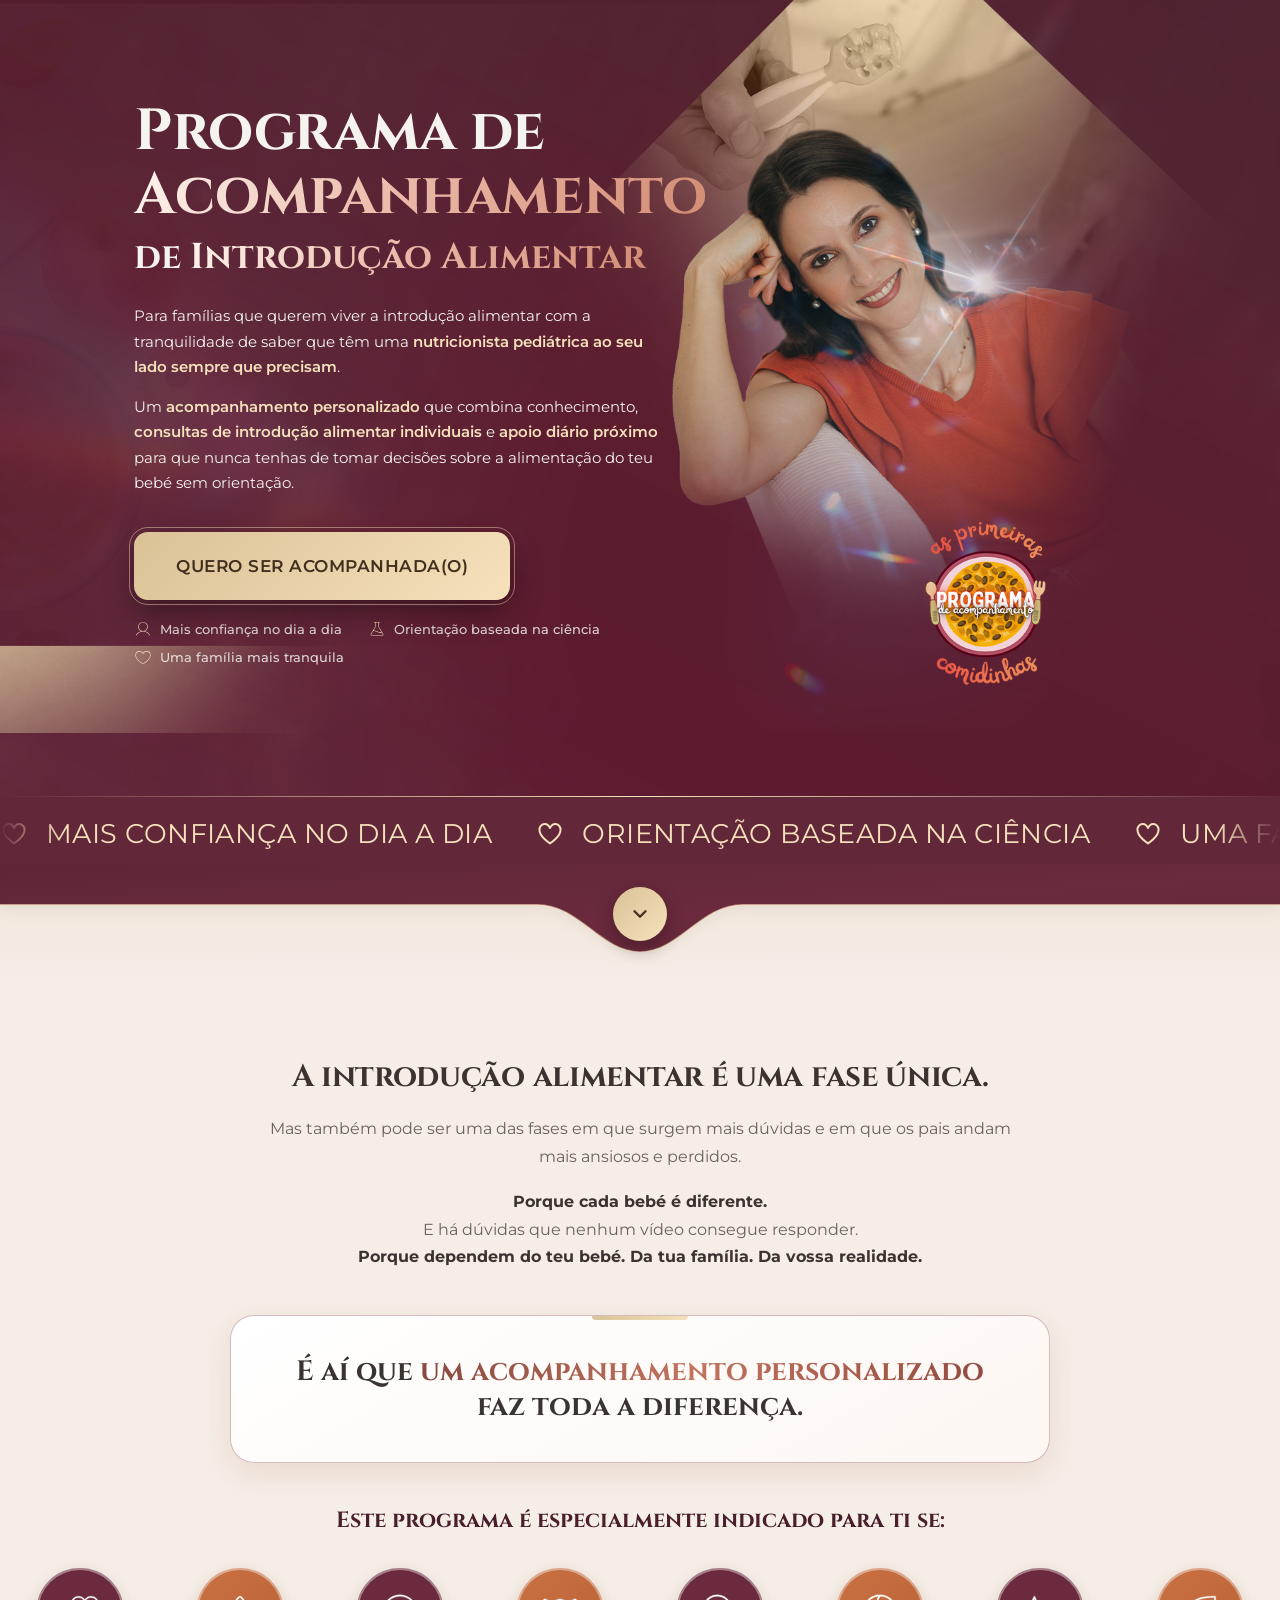
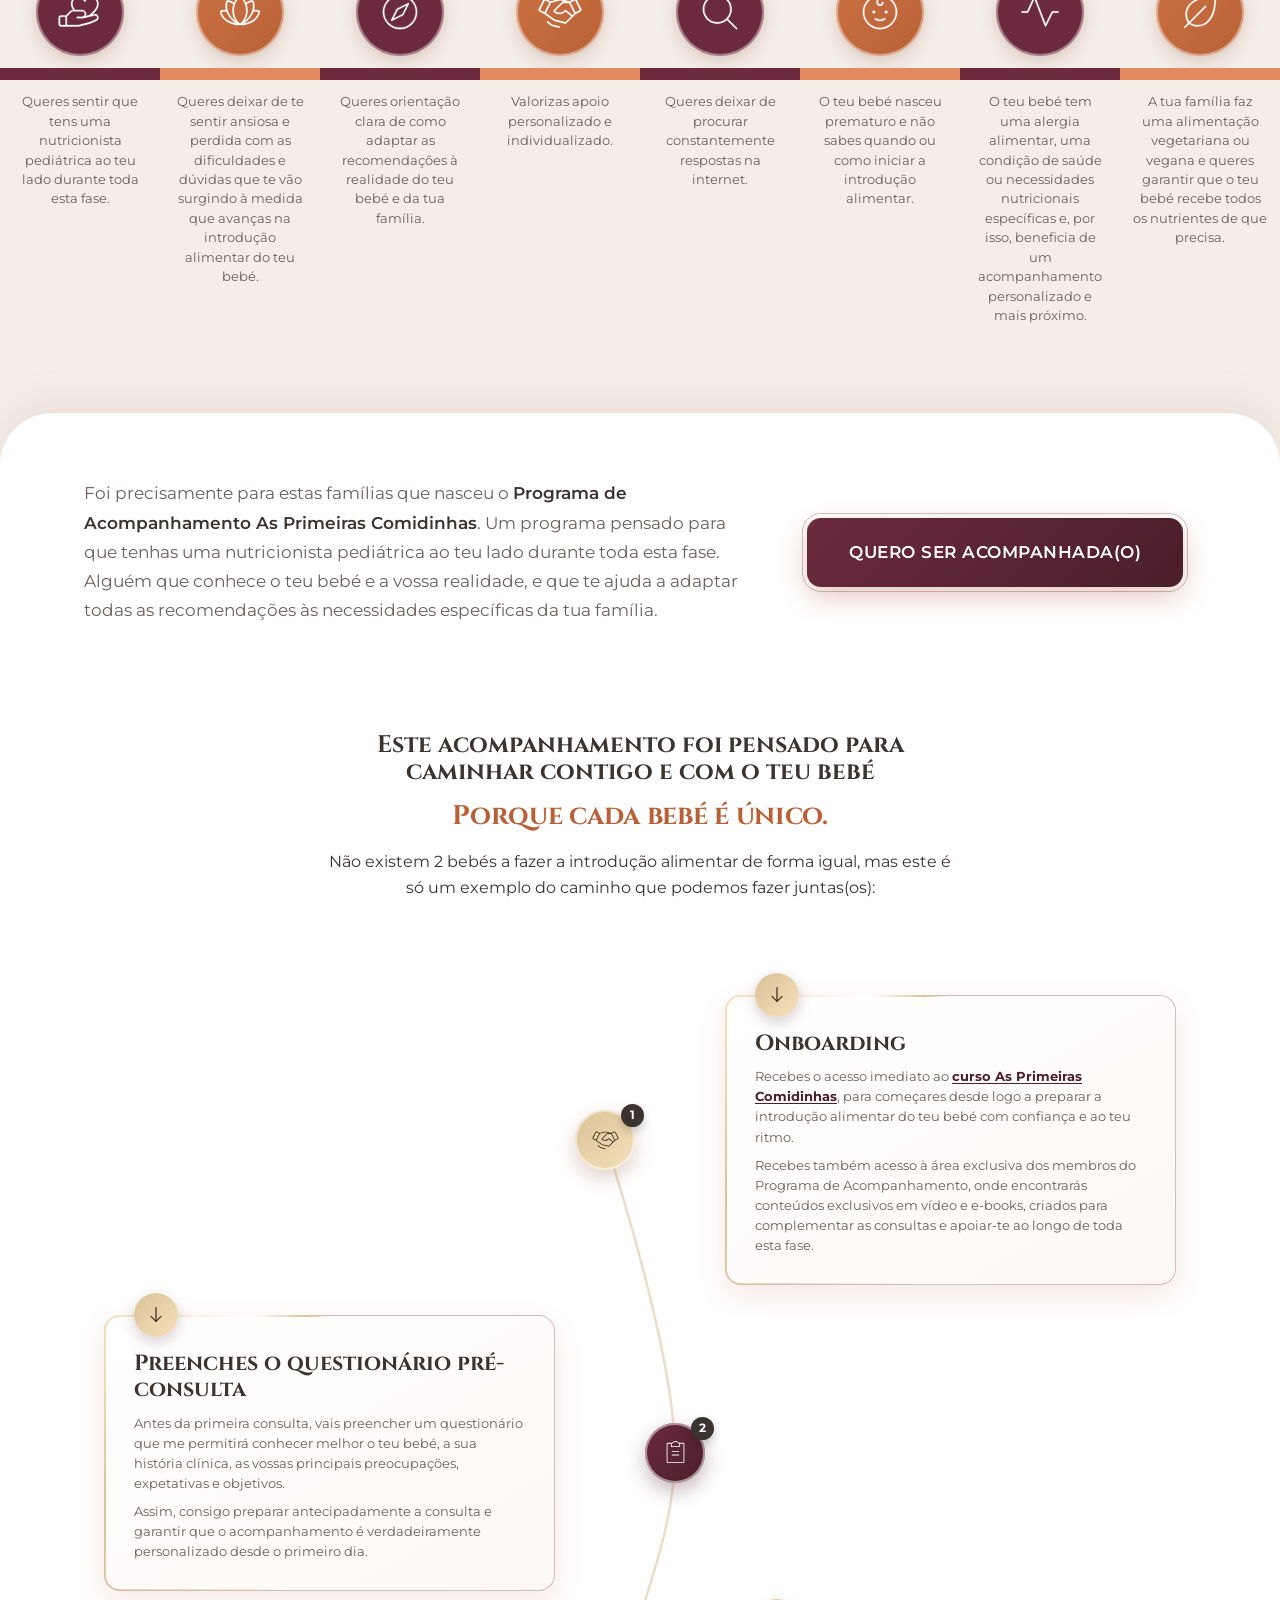
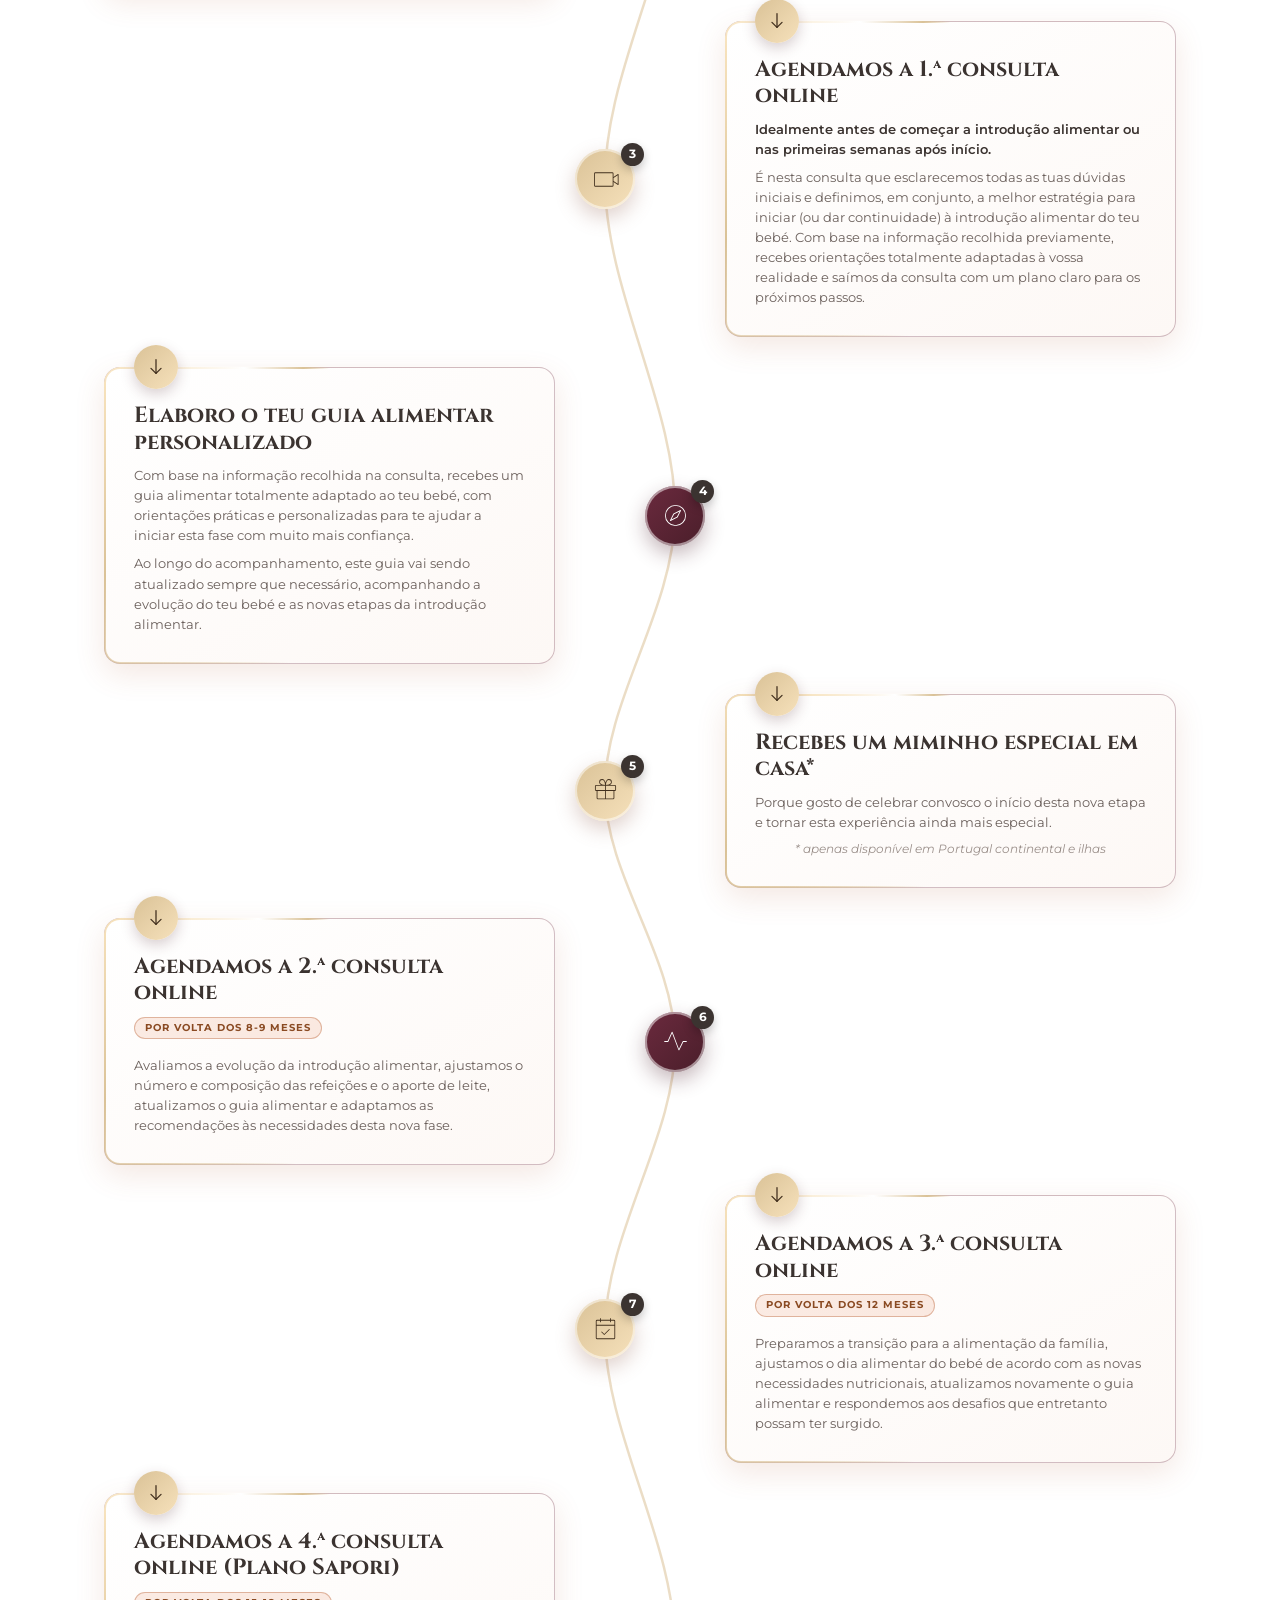
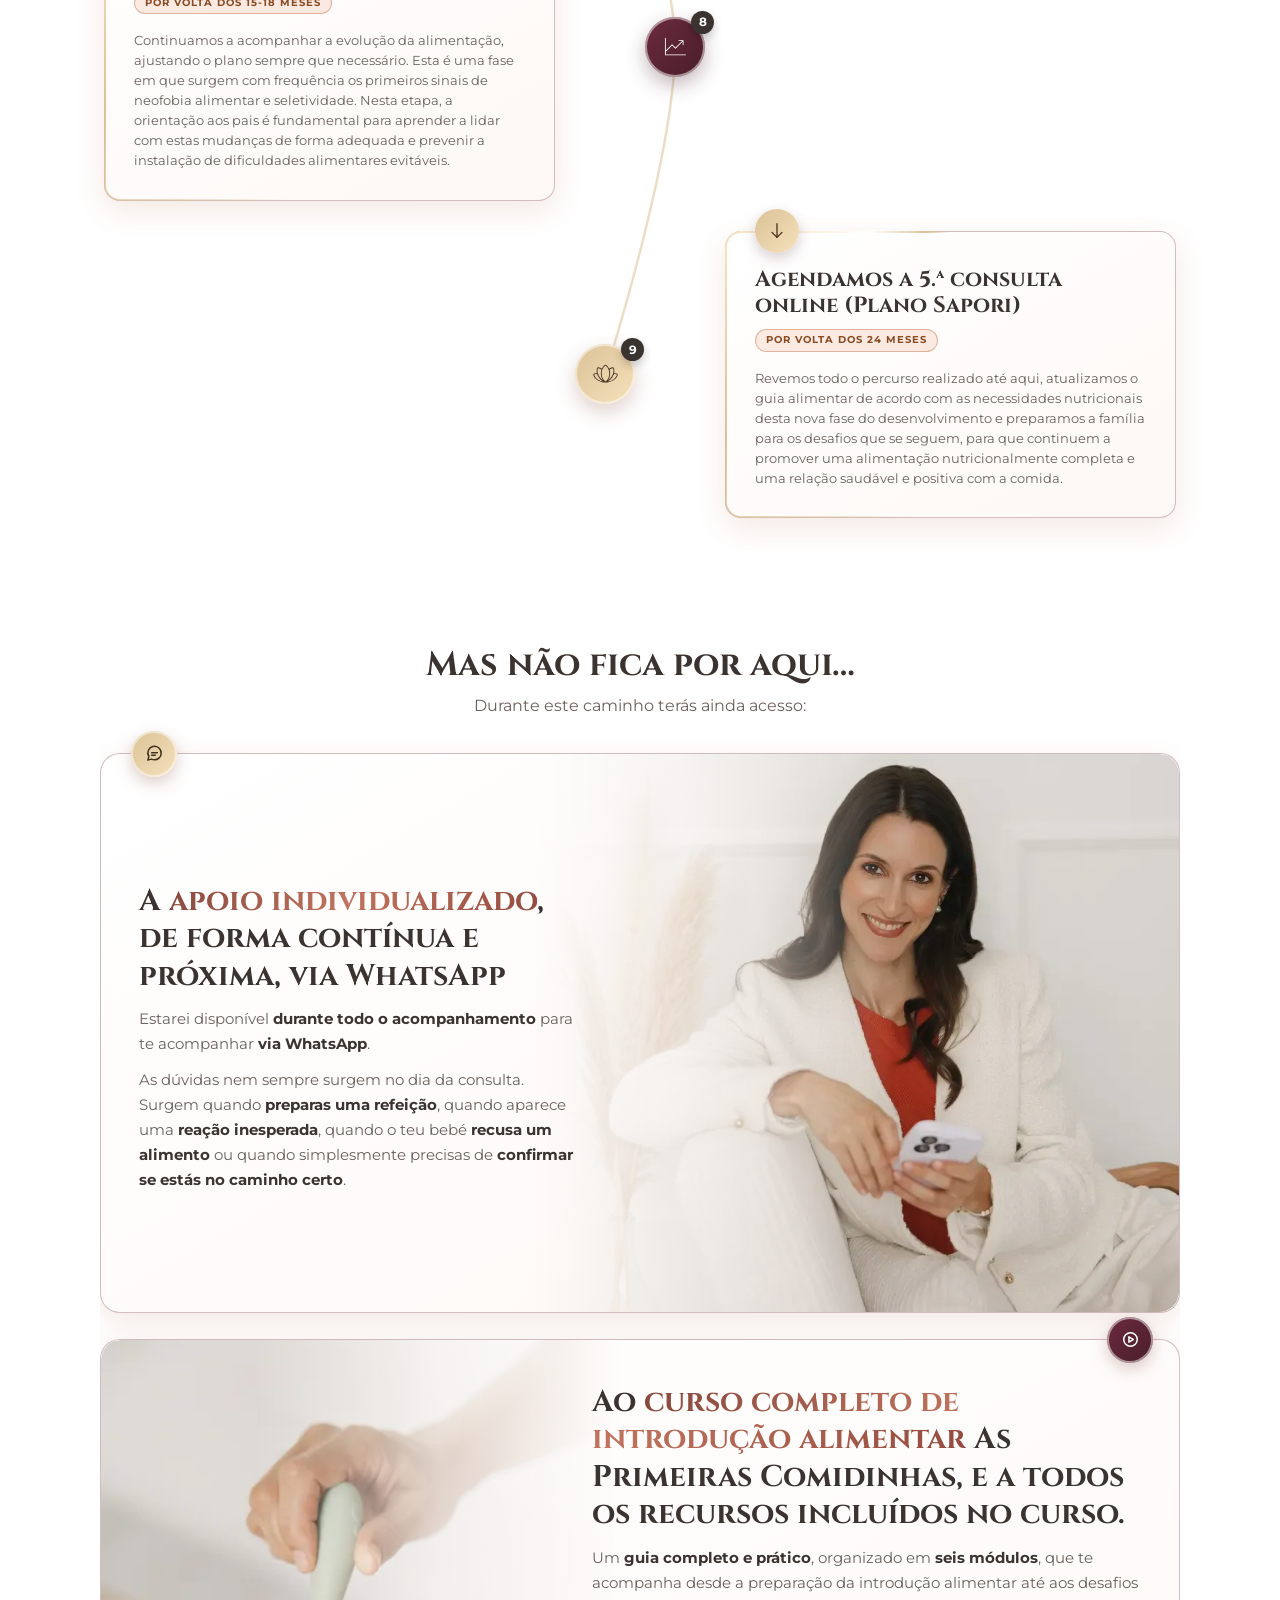
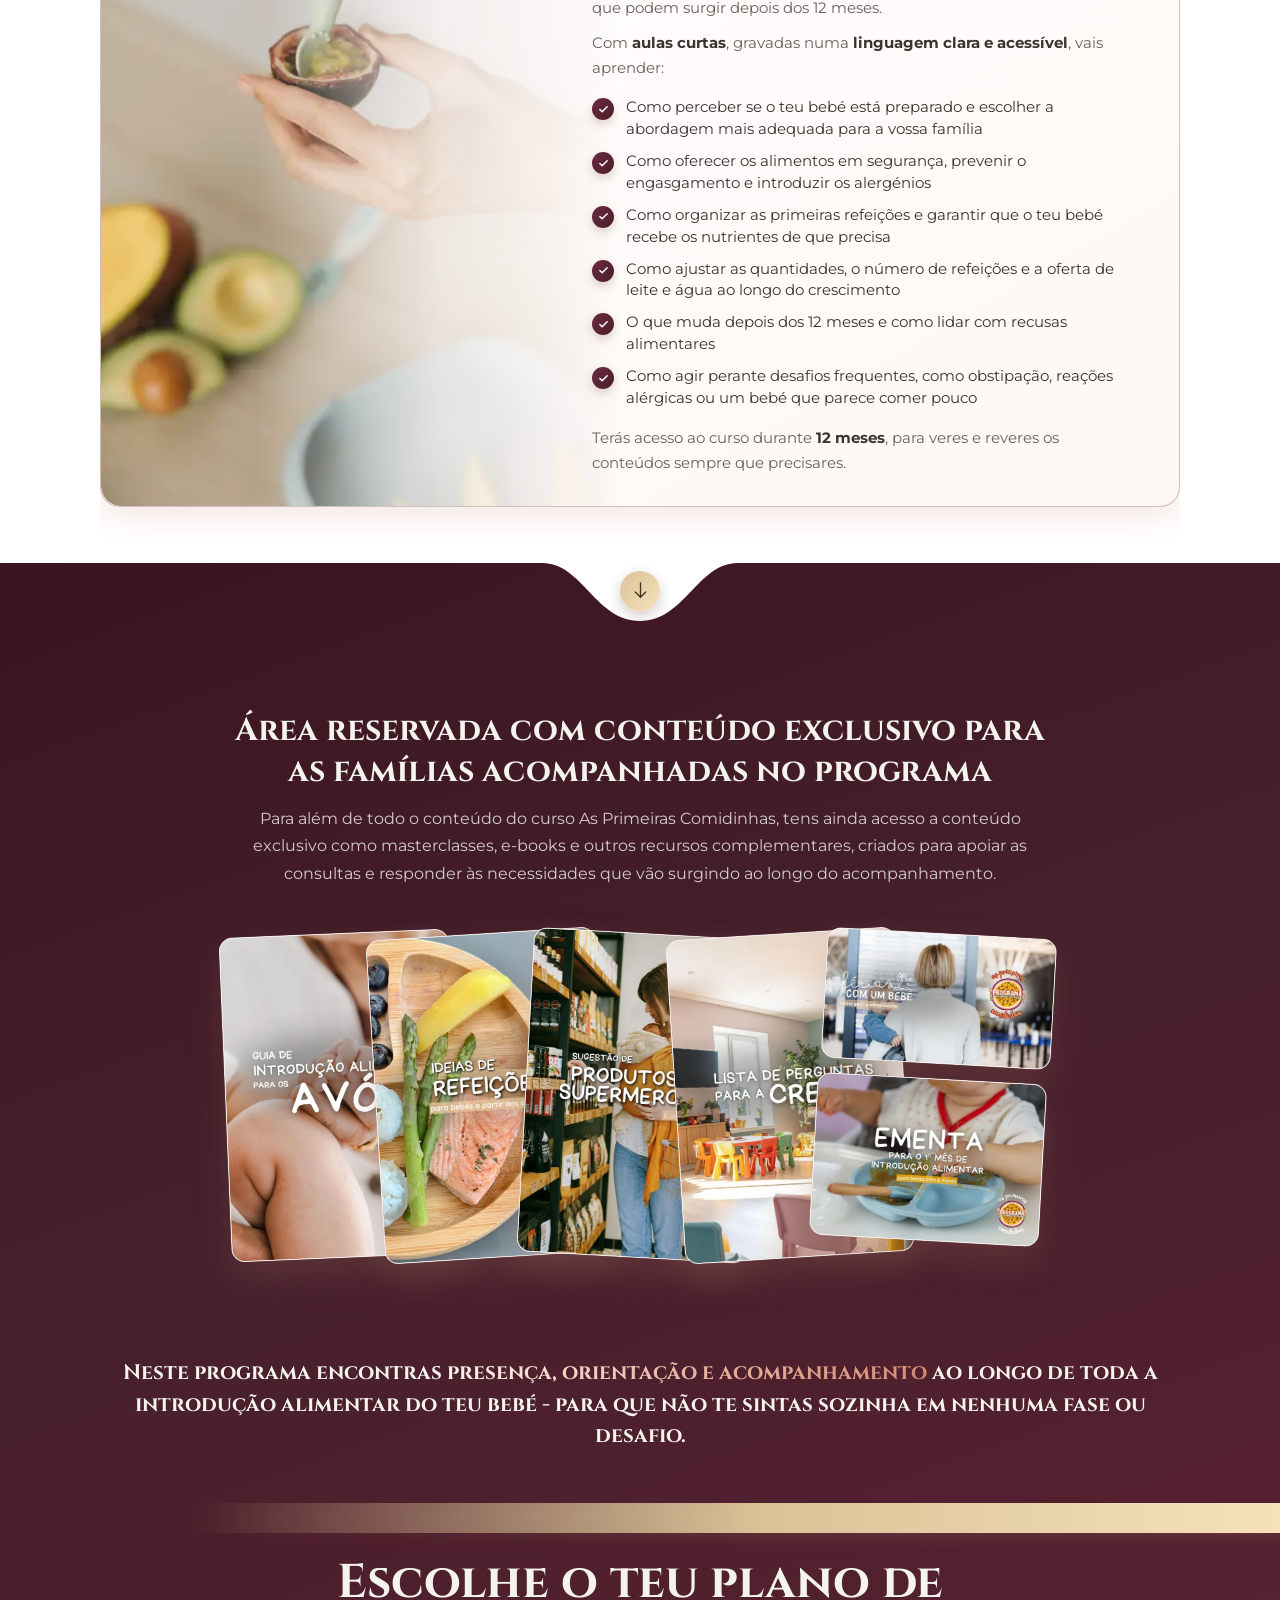
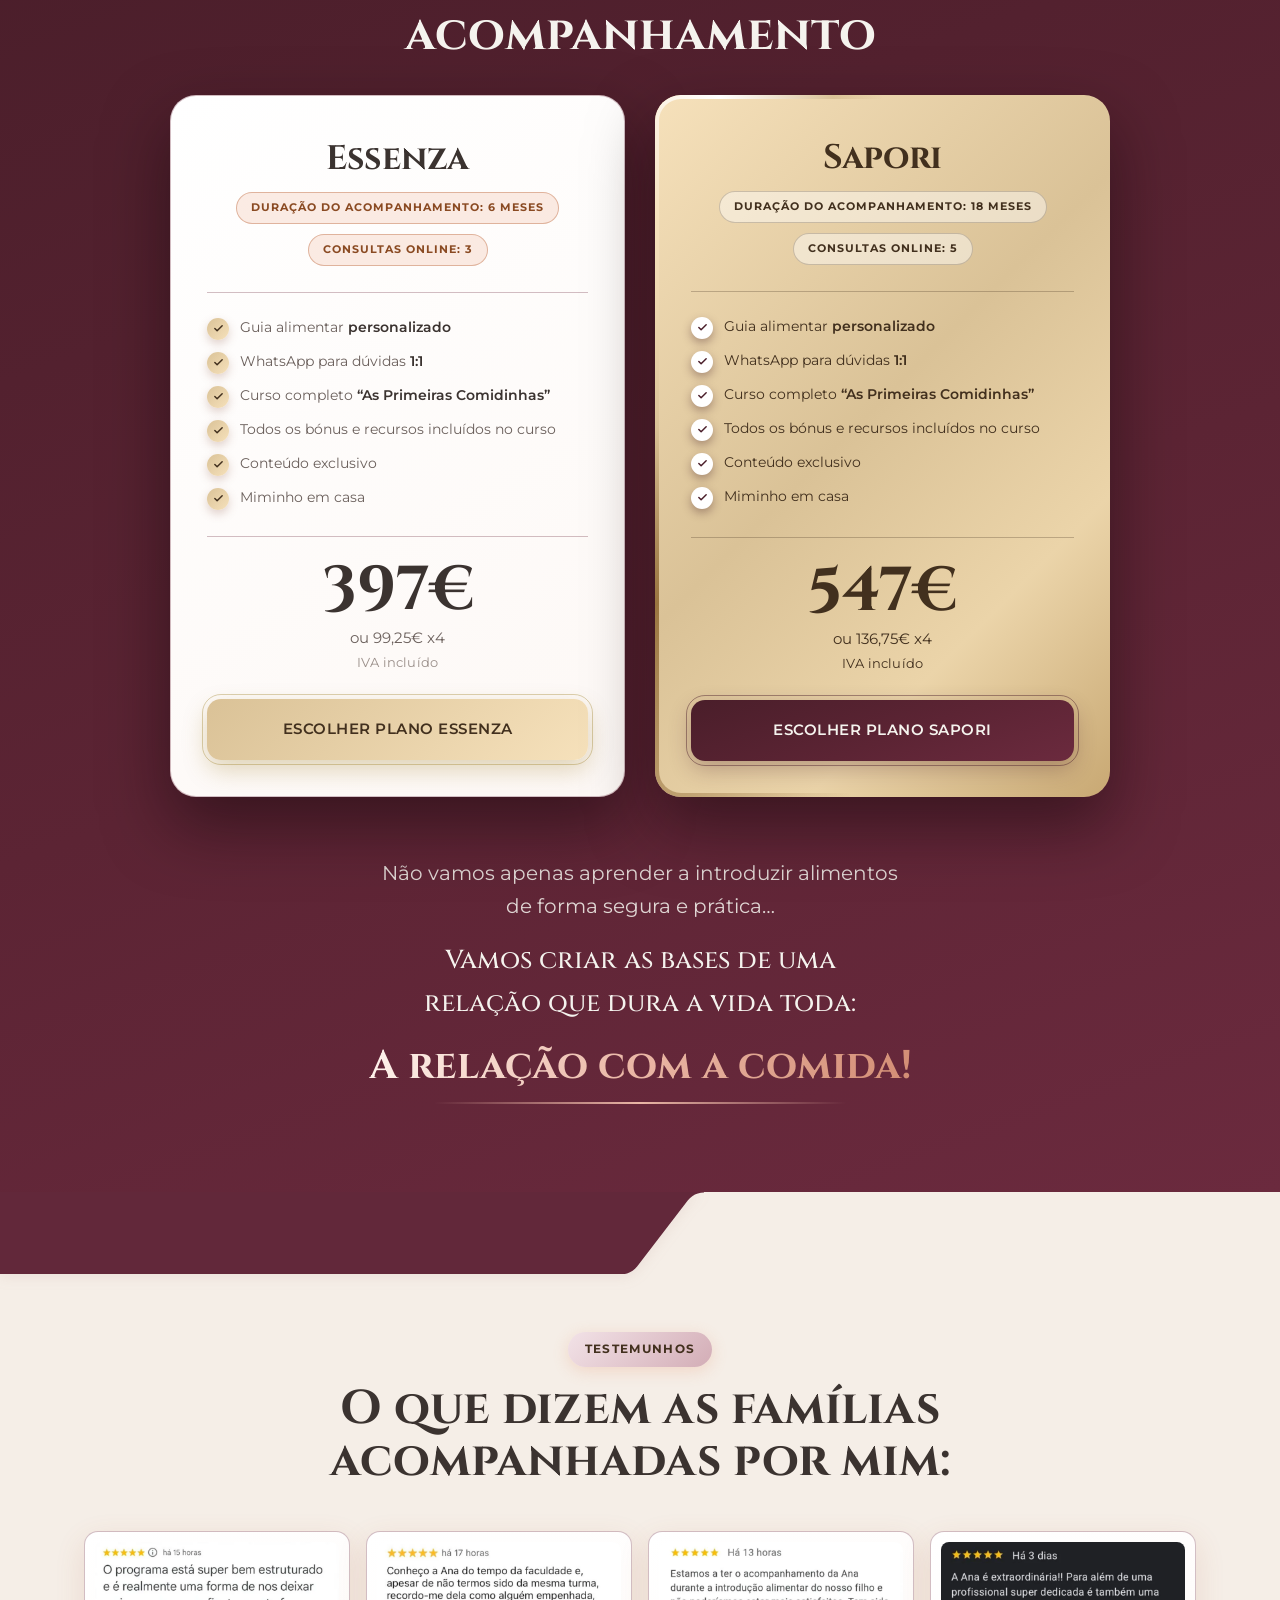
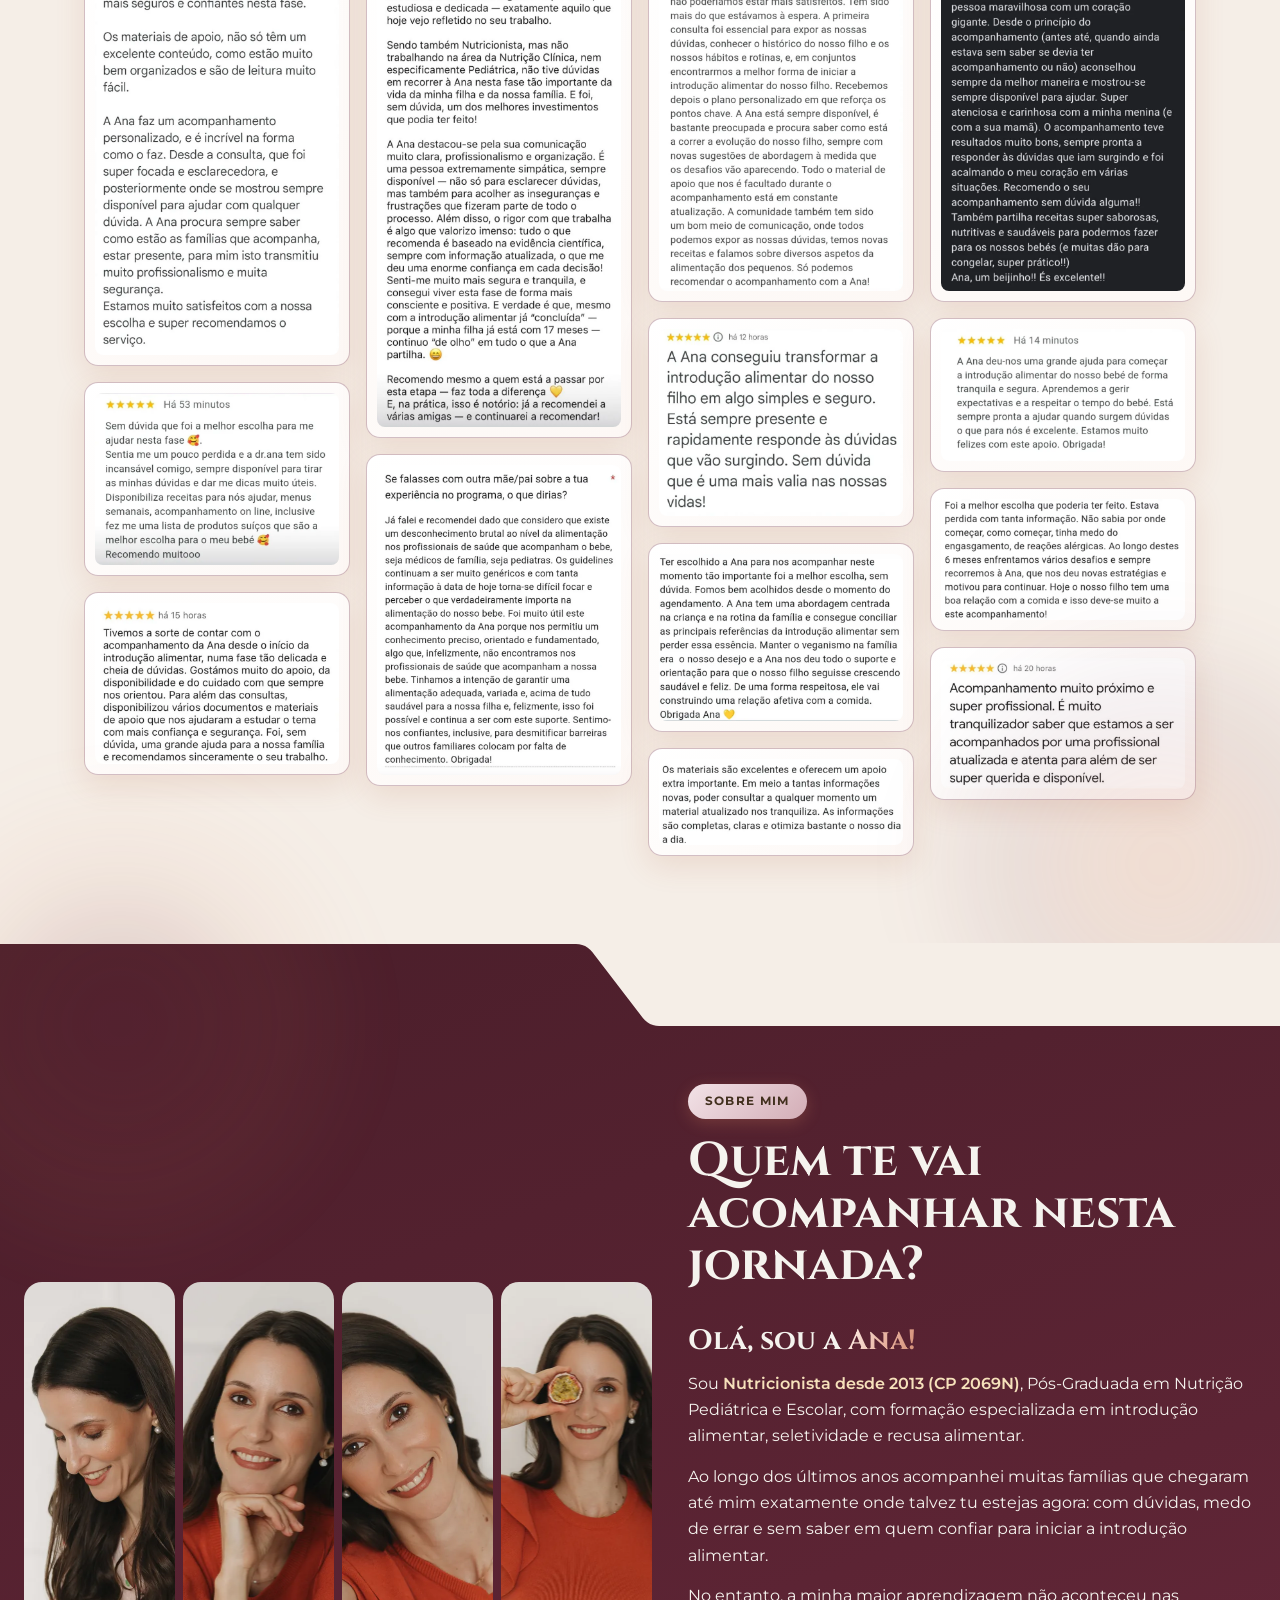
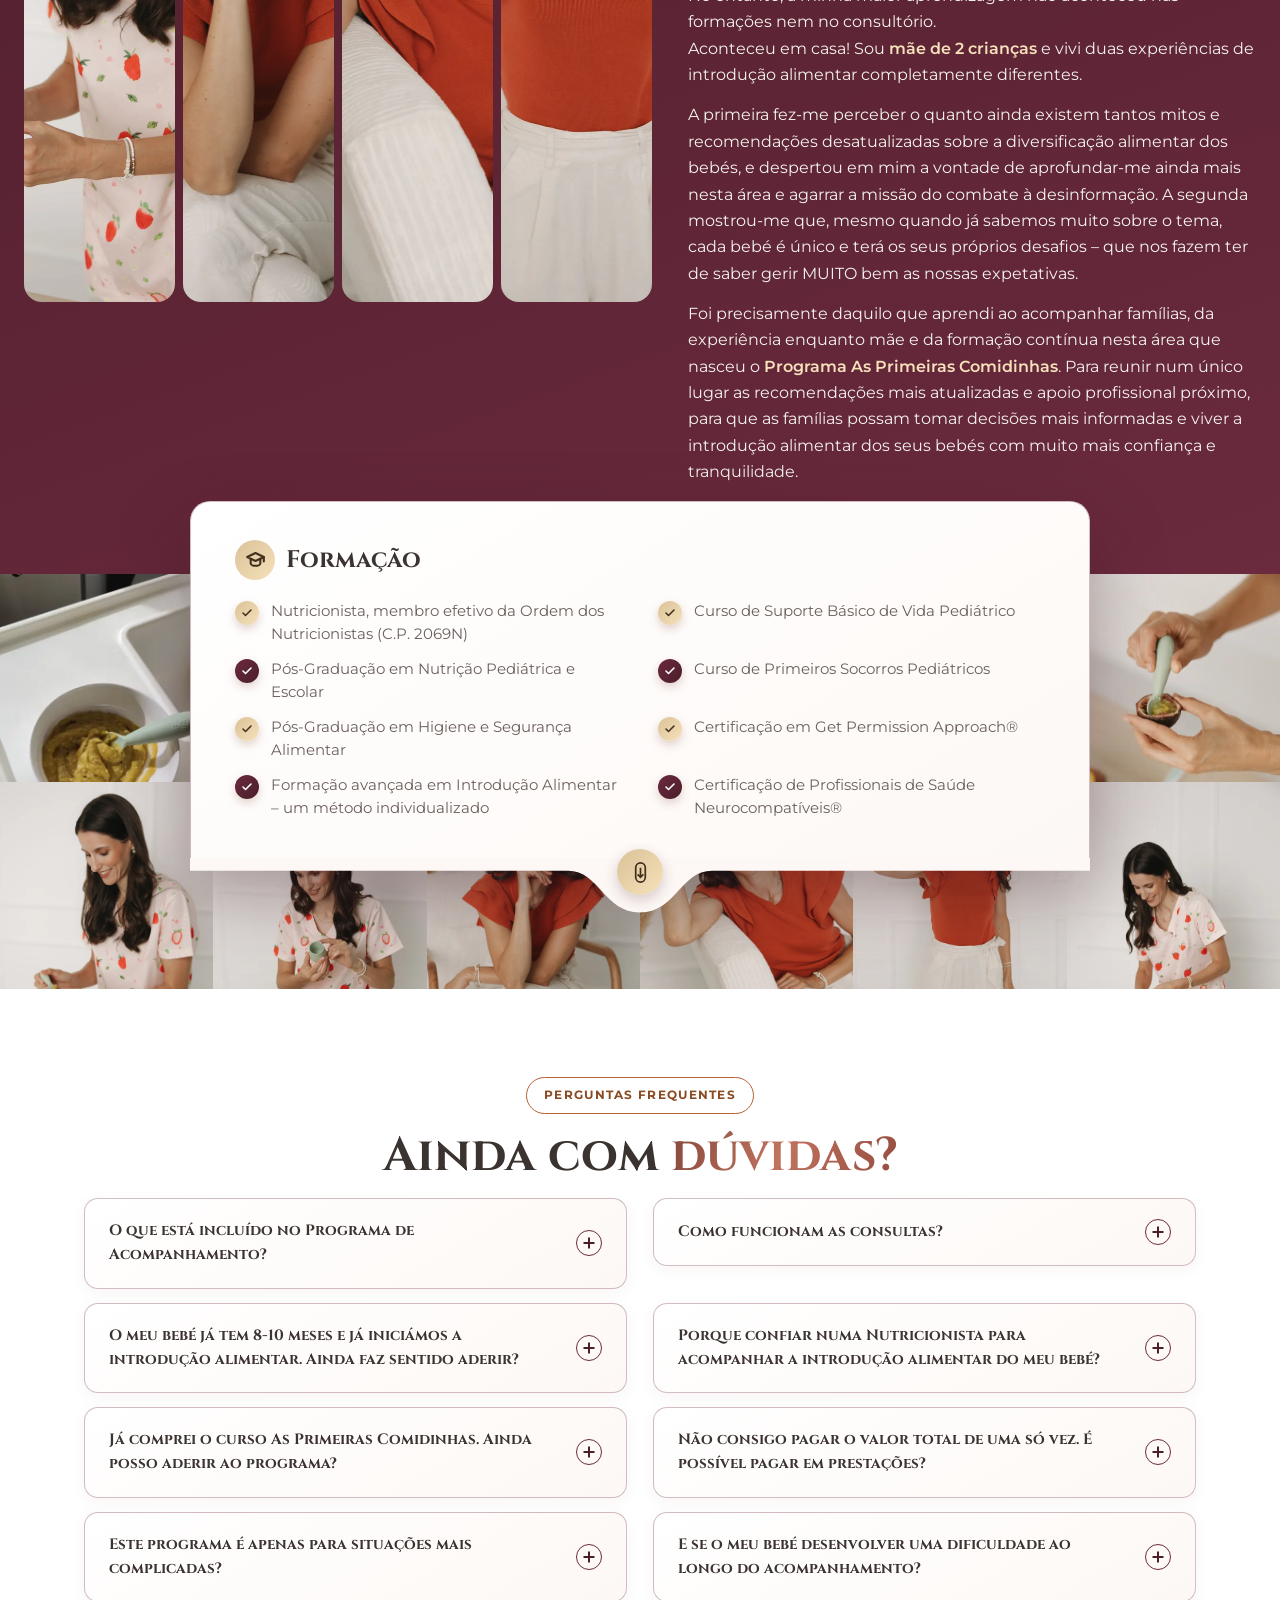
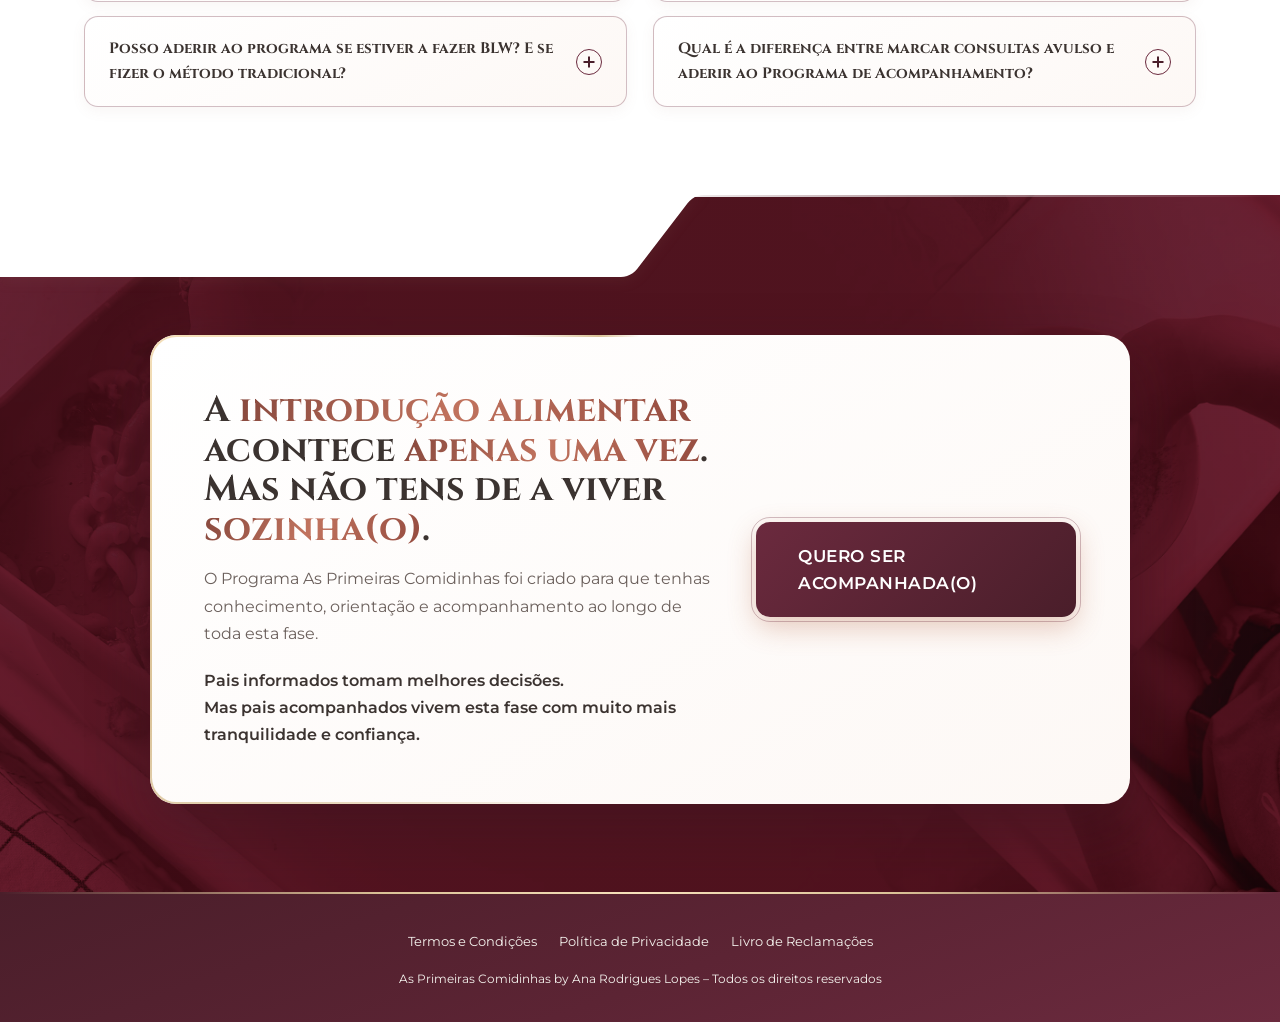
==== index.html @ 751f897d "[cx] Restore Cinzel and strengthen text gradients" ====
<!DOCTYPE html>
<html lang="pt-PT">
<head>
<meta charset="UTF-8">
<meta name="viewport" content="width=device-width, initial-scale=1.0">
<title>Programa de Acompanhamento As Primeiras Comidinhas | Ana Rodrigues Lopes</title>
<meta name="description" content="Acompanhamento de introdução alimentar com uma nutricionista pediátrica ao teu lado: consultas online individuais, guia alimentar personalizado e apoio diário via WhatsApp.">
<meta property="og:title" content="Programa de Acompanhamento As Primeiras Comidinhas">
<meta property="og:description" content="Para famílias que querem viver a introdução alimentar com a tranquilidade de saber que têm uma nutricionista pediátrica ao seu lado sempre que precisam.">
<meta property="og:type" content="website">
<!-- r17c item 3: favicon no vinho novo (#6B2A3E, era o rosa antigo #BD6273) -->
<link rel="icon" href="data:image/svg+xml,%3Csvg xmlns='http://www.w3.org/2000/svg' viewBox='0 0 32 32'%3E%3Ccircle cx='16' cy='16' r='15' fill='%236B2A3E'/%3E%3C/svg%3E">
<link rel="preconnect" href="https://fonts.googleapis.com">
<link rel="preconnect" href="https://fonts.gstatic.com" crossorigin>
<link href="https://fonts.googleapis.com/css2?family=Cinzel:wght@600;700&family=Montserrat:wght@300;400;500;600;700&display=swap" rel="stylesheet">
<link rel="stylesheet" href="assets/style.css?v=r17t">

</head>
<body>

<!-- ============ SECÇÃO 1 — HERO ============ -->
<section class="hero" >
  <div class="orb tl" aria-hidden="true"></div>
  <div class="orb rosa br" aria-hidden="true"></div>
  <div class="wrap hero-grid">
    <div class="hero-txt">
      <!-- r17d item 1: gradiente dourado SO nas palavras-alvo (estilo
           .vagas-mirror da captura do Diogo); "Programa de"/"de" brancos -->
      <h1 class="sr-hidden">Programa de <span class="txt-grad h1-gold"><span class="a-fix">A</span>companhamento</span><span class="h1-l2">de <span class="txt-grad h1-gold">Introdução <span class="a-fix">A</span>limentar</span></span></h1>
      <p class="sub sr-hidden">Para famílias que querem viver a introdução alimentar com a tranquilidade de saber que têm uma <strong>nutricionista pediátrica ao seu lado sempre que precisam</strong>.</p>
      <p class="sub sr-hidden">Um <strong>acompanhamento personalizado</strong> que combina conhecimento, <strong>consultas de introdução alimentar individuais</strong> e <strong>apoio diário próximo</strong> para que nunca tenhas de tomar decisões sobre a alimentação do teu bebé sem orientação.</p>
      <div class="cta-row sr-hidden"><a href="#preco" class="btn lg" data-pendente="checkout">Quero ser acompanhada(o)</a></div>

    <!-- r17 item 5: mini-itens de apoio sob o CTA principal -->
    <ul class="cta-mini sr-hidden">
      <li><svg viewBox="0 0 256 256" focusable="false" aria-hidden="true"><path fill="currentColor" d="M227.46 214c-16.52-28.56-43-48.06-73.68-55.09a68 68 0 1 0-51.56 0c-30.64 7-57.16 26.53-73.68 55.09a4 4 0 0 0 6.92 4C55 184.19 89.62 164 128 164s73 20.19 92.54 54a4 4 0 0 0 3.46 2a3.93 3.93 0 0 0 2-.54a4 4 0 0 0 1.46-5.46M68 96a60 60 0 1 1 60 60a60.07 60.07 0 0 1-60-60"/></svg>Mais confiança no dia a dia</li>
      <li><svg viewBox="0 0 256 256" focusable="false" aria-hidden="true"><path fill="currentColor" d="M218.27 201.83L156 98V36h12a4 4 0 0 0 0-8H88a4 4 0 0 0 0 8h12v62L37.73 201.83A12 12 0 0 0 48 220h160a12 12 0 0 0 10.29-18.17ZM107.43 101.2a4.07 4.07 0 0 0 .57-2.06V36h40v63.14a4.07 4.07 0 0 0 .57 2.06l41 68.33c-12.76 3.94-32.54 4.68-59.75-9.1c-18-9.14-35-13.24-50.54-12.29ZM211.46 210a3.94 3.94 0 0 1-3.48 2H48a4 4 0 0 1-3.43-6.06l29.53-49.21c15.54-2.43 33.05 1.21 52.07 10.84C144.54 176.86 160 180 172.42 180a65 65 0 0 0 21.36-3.46l17.63 29.38a3.92 3.92 0 0 1 .05 4.08"/></svg>Orientação baseada na ciência</li>
      <li><svg viewBox="0 0 256 256" focusable="false" aria-hidden="true"><path fill="currentColor" d="M178 44c-21.44 0-39.92 10.19-50 27.07C117.92 54.19 99.44 44 78 44a58.07 58.07 0 0 0-58 58c0 28.59 18 58.47 53.4 88.79a334 334 0 0 0 52.7 36.73a4 4 0 0 0 3.8 0a334 334 0 0 0 52.7-36.73C218 160.47 236 130.59 236 102a58.07 58.07 0 0 0-58-58m-50 175.42c-14-8-100-59.35-100-117.42a50.06 50.06 0 0 1 50-50c21.11 0 38.85 11.31 46.3 29.51a4 4 0 0 0 7.4 0C139.15 63.31 156.89 52 178 52a50.06 50.06 0 0 1 50 50c0 58-86 109.46-100 117.42"/></svg>Uma família mais tranquila</li>
    </ul>

    </div>

    <!-- r17c item 1: hero voltou ao formato r16 (full-bleed) — o card/frame da
         direita e o layout 2 colunas da r17b sairam; fundo VINHO sem arte -->
  </div>

  </section>

<!-- ============ SECÇÃO 2 — A TRANSFORMAÇÃO ============ -->
<section class="sec sec-transform recebe-aba">
  <!-- r5 item 1 / r6 item 1: divisoria CURVA CONCAVA + circulo com chevron
       (skill curva-concava; ref 38 decodificada por pixel: faixa da cor da
       seccao de cima com dip no centro, linha rosa na crista e circulo rosa com
       chevron claro apontando pra baixo). r6: dip mais profundo (52 -> 112 no
       viewBox 1440x112; era 84). Fill = cor da seccao DE CIMA (hero #F3EAE2). -->
  
  <div class="curva-div from-hero" aria-hidden="true">
    <div class="hero-ticker"><div class="hero-ticker-track"><div class="hero-ticker-group"><span><svg viewBox="0 0 24 24" fill="none" stroke="currentColor" stroke-width="1.4" aria-hidden="true"><path d="M12 20S3 14.5 3 8.5a4.5 4.5 0 0 1 9-1 4.5 4.5 0 0 1 9 1C21 14.5 12 20 12 20Z"/></svg>Mais confiança no dia a dia</span><span><svg viewBox="0 0 24 24" fill="none" stroke="currentColor" stroke-width="1.4" aria-hidden="true"><path d="M12 20S3 14.5 3 8.5a4.5 4.5 0 0 1 9-1 4.5 4.5 0 0 1 9 1C21 14.5 12 20 12 20Z"/></svg>Orientação baseada na ciência</span><span><svg viewBox="0 0 24 24" fill="none" stroke="currentColor" stroke-width="1.4" aria-hidden="true"><path d="M12 20S3 14.5 3 8.5a4.5 4.5 0 0 1 9-1 4.5 4.5 0 0 1 9 1C21 14.5 12 20 12 20Z"/></svg>Uma família mais tranquila</span></div><div class="hero-ticker-group"><span><svg viewBox="0 0 24 24" fill="none" stroke="currentColor" stroke-width="1.4" aria-hidden="true"><path d="M12 20S3 14.5 3 8.5a4.5 4.5 0 0 1 9-1 4.5 4.5 0 0 1 9 1C21 14.5 12 20 12 20Z"/></svg>Mais confiança no dia a dia</span><span><svg viewBox="0 0 24 24" fill="none" stroke="currentColor" stroke-width="1.4" aria-hidden="true"><path d="M12 20S3 14.5 3 8.5a4.5 4.5 0 0 1 9-1 4.5 4.5 0 0 1 9 1C21 14.5 12 20 12 20Z"/></svg>Orientação baseada na ciência</span><span><svg viewBox="0 0 24 24" fill="none" stroke="currentColor" stroke-width="1.4" aria-hidden="true"><path d="M12 20S3 14.5 3 8.5a4.5 4.5 0 0 1 9-1 4.5 4.5 0 0 1 9 1C21 14.5 12 20 12 20Z"/></svg>Uma família mais tranquila</span></div></div></div>
    <svg viewBox="0 0 1440 112" preserveAspectRatio="none" focusable="false">
      <!-- r17b: fill = cor da base do hero VINHO (era o grad-rosa do hero antigo) -->
      <defs><linearGradient id="curvaGrad" x1="0%" y1="0%" x2="100%" y2="100%"><stop offset="0%" stop-color="#5E2637"/><stop offset="55%" stop-color="#6B2A3E"/><stop offset="100%" stop-color="#62283A"/></linearGradient></defs>
      <path class="cd-fill" d="M0,0 H1440 V52 H836 C788,52 764,112 720,112 C676,112 652,52 604,52 H0 Z"/>
      <path class="cd-crest" d="M0,52 H604 C652,52 676,112 720,112 C764,112 788,52 836,52 H1440"/>
    </svg>
    <span class="cd-circle">
      <svg viewBox="0 0 24 24" stroke-linecap="round" stroke-linejoin="round" focusable="false"><polyline points="6 9 12 15 18 9"/></svg>
    </span>
  </div>
  <div class="wrap">
    <!-- r12f item 2 (refs/17+18): estrutura FIEL a LP 2 v2 (seccao "E, quanto
         mais procuras respostas..." = .duv-body + .pivot, CSS live extraido):
         paragrafos centrados + pivot em card com filete e destaque txt-grad.
         Copy verbatim (a mesma da r11) -->
    <div class="duv-body sr-hidden">
      <!-- r13b item 2 (ref 26): hierarquia tipografica — frase-ancora (maior +
           negrito) > pivo (pivot h3) > apoio (negrito nos dois "Porque") -->
      <p class="duv-ancora">A introdução alimentar é uma fase única.</p>
      <p>Mas também pode ser uma das fases em que surgem mais dúvidas e em que os pais andam mais ansiosos e perdidos.</p>
      <p><b>Porque cada bebé é diferente.</b><br>E há dúvidas que nenhum vídeo consegue responder.<br><b>Porque dependem do teu bebé. Da tua família. Da vossa realidade.</b></p>
    </div>
    <div class="pivot sr-hidden">
      <h3>É aí que <span class="txt-grad">um acompanhamento personalizado</span><br>faz toda a diferença.</h3>
    </div>
    <p class="perguntas sr-hidden">Este programa é especialmente indicado para ti se:</p>
  </div>
  <div class="wrap">
  <!-- r7C item 2: BARRA GROSSA horizontal atravessando a largura, DIVIDIDA em
       8 segmentos alternando roxo #BD6273 / dourado #F1B604; ICONE em cima da
       barra por item e DESCRICAO logo abaixo da barra. Copy verbatim. -->
<div class="ind-bar-wrap sr-hidden">
      <ol class="ind-bar">
      <li class="ind-item"><span class="ind-ico" aria-hidden="true"><svg viewBox="0 0 256 256" focusable="false" style="fill:currentColor"><path fill="currentColor" d="M227.9 144.24a20.45 20.45 0 0 0-17.84-3.53l-11.95 2.75C223.26 121.88 236 100.58 236 80c0-24.26-19.5-44-43.46-44A43.41 43.41 0 0 0 156 55.44A43.41 43.41 0 0 0 119.46 36C95.5 36 76 55.74 76 80c0 11.85 4.11 23.44 12.81 36a27.8 27.8 0 0 0-18.67 8.17L46.34 148H16a12 12 0 0 0-12 12v40a12 12 0 0 0 12 12h104a4 4 0 0 0 1-.12l64-16a5 5 0 0 0 .6-.2l38.82-16.54l.22-.1a20.6 20.6 0 0 0 3.29-34.8ZM119.46 44a35.15 35.15 0 0 1 32.84 21.52a4 4 0 0 0 7.4 0A35.15 35.15 0 0 1 192.54 44C211.76 44 228 60.49 228 80c0 21.27-16.13 44-47.94 67.61L160.75 152a23.76 23.76 0 0 0 3.25-12a24 24 0 0 0-24-24H98.69C88.69 103 84 91.5 84 80c0-19.51 16.24-36 35.46-36M12 200v-40a4 4 0 0 1 4-4h28v48H16a4 4 0 0 1-4-4m209.13-28.17l-38.41 16.37l-63.21 15.8H52v-50.34l23.8-23.8A19.86 19.86 0 0 1 89.94 124H140a16 16 0 0 1 0 32h-28a4 4 0 0 0 0 8h32a4 4 0 0 0 .9-.1l67-15.41h.16a12.6 12.6 0 0 1 9 23.38Z"/></svg></span><span class="ind-seg" aria-hidden="true"></span><p class="ind-desc">Queres sentir que tens uma nutricionista pediátrica ao teu lado durante toda esta fase.</p></li>
      <li class="ind-item"><span class="ind-ico" aria-hidden="true"><svg viewBox="0 0 256 256" focusable="false" style="fill:currentColor"><path fill="currentColor" d="M242.37 123.65a11.54 11.54 0 0 0-7.08-5.46a71.5 71.5 0 0 0-26.29-1.67c5.48-21.46 2.38-38.36-.75-48a12.16 12.16 0 0 0-14.16-8.19a82.85 82.85 0 0 0-31 14.17a91.06 91.06 0 0 0-27.9-36a11.91 11.91 0 0 0-14.44 0a91.06 91.06 0 0 0-27.9 36a82.9 82.9 0 0 0-31-14.17a12.16 12.16 0 0 0-14.16 8.19c-3.13 9.68-6.23 26.58-.75 48a71.5 71.5 0 0 0-26.26 1.67a11.54 11.54 0 0 0-7.08 5.46a12 12 0 0 0-1.2 9.22c3.24 12 13.2 34.81 43.52 52.92S113.45 204 128 204s41.61 0 72.07-18.21s40.28-40.93 43.52-52.92a12 12 0 0 0-1.22-9.22M195.8 68.11a4.2 4.2 0 0 1 4.87 2.89c4 12.5 8 38.35-10.77 71c-10.45 18.19-25.11 32.2-38.11 41.44C162 170 172 149.24 172 119.19a113.4 113.4 0 0 0-5.88-37a75.3 75.3 0 0 1 29.68-14.08M55.33 71a4.19 4.19 0 0 1 4.87-2.84a75.3 75.3 0 0 1 29.68 14.03a113.4 113.4 0 0 0-5.88 37c0 30.05 10 50.82 20.21 64.23c-13-9.24-27.66-23.25-38.11-41.44C47.32 109.3 51.29 83.45 55.33 71m4.72 108c-27.9-16.67-37-37.32-39.9-48.15a4 4 0 0 1 .41-3.13a3.6 3.6 0 0 1 2.21-1.73a64.6 64.6 0 0 1 26.73-1a123.5 123.5 0 0 0 9.66 21c13.28 23.1 32.66 39.67 48.27 49.11a116.3 116.3 0 0 1-47.38-16.17Zm68 16.34a75.8 75.8 0 0 1-17.08-16.4C98.37 162.58 92 142.5 92 119.19c0-44.25 23.49-66.75 33.59-74.36a4 4 0 0 1 4.82 0c10.1 7.61 33.59 30.11 33.59 74.36c0 23.31-6.37 43.39-18.92 59.68a75.8 75.8 0 0 1-17.08 16.4Zm107.85-64.49c-2.92 10.83-12 31.48-39.9 48.15a116.3 116.3 0 0 1-47.38 16.15c15.61-9.44 35-26 48.27-49.11a123.5 123.5 0 0 0 9.66-21a64.45 64.45 0 0 1 26.73 1a3.6 3.6 0 0 1 2.21 1.73a4 4 0 0 1 .36 3.01Z"/></svg></span><span class="ind-seg" aria-hidden="true"></span><p class="ind-desc">Queres deixar de te sentir ansiosa e perdida com as dificuldades e dúvidas que te vão surgindo à medida que avanças na introdução alimentar do teu bebé.</p></li>
      <li class="ind-item"><span class="ind-ico" aria-hidden="true"><svg viewBox="0 0 256 256" focusable="false" style="fill:currentColor"><path fill="currentColor" d="M128 28a100 100 0 1 0 100 100A100.11 100.11 0 0 0 128 28m0 192a92 92 0 1 1 92-92a92.1 92.1 0 0 1-92 92m46.21-143.58l-64 32a4.08 4.08 0 0 0-1.79 1.79l-32 64A4 4 0 0 0 80 180a4.05 4.05 0 0 0 1.79-.42l64-32a4.08 4.08 0 0 0 1.79-1.79l32-64a4 4 0 0 0-5.37-5.37M141 141l-52.08 26L115 115l52.08-26Z"/></svg></span><span class="ind-seg" aria-hidden="true"></span><p class="ind-desc">Queres orientação clara de como adaptar as recomendações à realidade do teu bebé e da tua família.</p></li>
      <li class="ind-item"><span class="ind-ico" aria-hidden="true"><svg viewBox="0 0 256 256" focusable="false" style="fill:currentColor"><path fill="currentColor" d="m250.73 109.69l-25.53-51a12 12 0 0 0-16.1-5.37l-26.22 13.06L129 52.14a3.9 3.9 0 0 0-2 0L73.12 66.38L46.9 53.27a12 12 0 0 0-16.1 5.37L5.27 109.69a12 12 0 0 0 5.37 16.1l27.29 13.65l55.75 39.82a3.9 3.9 0 0 0 1.35.62l64 16a4 4 0 0 0 3.8-1l55.54-55.54l27-13.5a12 12 0 0 0 5.37-16.1Zm-51 36.95l-37.2-29.8a4 4 0 0 0-5.34.3c-19.49 19.64-41.34 17.11-55.29 8.2a4.07 4.07 0 0 1-1.85-3a3.91 3.91 0 0 1 1.11-3.21L145.62 76h35.91l29.6 59.21ZM12.21 116.32a4 4 0 0 1 .22-3L38 62.22A4 4 0 0 1 41.54 60a4 4 0 0 1 1.78.43l24 12l-29.11 58.21l-24-12a4 4 0 0 1-2-2.32m146.56 71.25L97.71 172.3l-52.6-37.57L75.45 74L128 60.14L157.72 68H144a4 4 0 0 0-2.79 1.13l-45.7 44.33a12 12 0 0 0 2.06 18.62c19.88 12.71 44.13 10 62.66-6.81L194 152.33Zm85-71.25a4 4 0 0 1-2 2.32l-24 12l-29.09-58.21l24-12a4 4 0 0 1 5.32 1.79l25.53 51.05a4 4 0 0 1 .26 3.05ZM127.94 217a4 4 0 0 1-3.88 3a4 4 0 0 1-1-.12l-41.68-10.43a4 4 0 0 1-1.36-.62L53.68 190a4 4 0 0 1 4.65-6.51l25.72 18.37l41 10.25a4 4 0 0 1 2.89 4.89"/></svg></span><span class="ind-seg" aria-hidden="true"></span><p class="ind-desc">Valorizas apoio personalizado e individualizado.</p></li>
      <li class="ind-item"><span class="ind-ico" aria-hidden="true"><svg viewBox="0 0 256 256" focusable="false" style="fill:currentColor"><path fill="currentColor" d="m226.83 221.17l-52.7-52.7a84.1 84.1 0 1 0-5.66 5.66l52.7 52.7a4 4 0 0 0 5.66-5.66M36 112a76 76 0 1 1 76 76a76.08 76.08 0 0 1-76-76"/></svg></span><span class="ind-seg" aria-hidden="true"></span><p class="ind-desc">Queres deixar de procurar constantemente respostas na internet.</p></li>
      <li class="ind-item"><span class="ind-ico" aria-hidden="true"><svg viewBox="0 0 256 256" focusable="false" style="fill:currentColor"><path fill="currentColor" d="M92 136a8 8 0 1 1 8-8a8 8 0 0 1-8 8m72-16a8 8 0 1 0 8 8a8 8 0 0 0-8-8m-10.13 44.62a49 49 0 0 1-51.74 0a4 4 0 0 0-4.26 6.76a57 57 0 0 0 60.26 0a4 4 0 1 0-4.26-6.76M228 128A100 100 0 1 1 128 28a100.11 100.11 0 0 1 100 100m-8 0a92.11 92.11 0 0 0-90.06-92C116.26 54.07 116 71.83 116 72a12 12 0 0 0 24 0a4 4 0 0 1 8 0a20 20 0 0 1-40 0c0-.78.16-17.31 12-35.64A92 92 0 1 0 220 128"/></svg></span><span class="ind-seg" aria-hidden="true"></span><p class="ind-desc">O teu bebé nasceu prematuro e não sabes quando ou como iniciar a introdução alimentar.</p></li>
      <li class="ind-item"><span class="ind-ico" aria-hidden="true"><svg viewBox="0 0 256 256" focusable="false" style="fill:currentColor"><path fill="currentColor" d="M236 128a4 4 0 0 1-4 4h-29.53l-38.89 77.79A4 4 0 0 1 160 212h-.2a4 4 0 0 1-3.54-2.58l-60.59-159l-36 79.28A4 4 0 0 1 56 132H24a4 4 0 0 1 0-8h29.42l38.94-85.65a4 4 0 0 1 7.38.23l60.76 159.48l35.92-71.85A4 4 0 0 1 200 124h32a4 4 0 0 1 4 4"/></svg></span><span class="ind-seg" aria-hidden="true"></span><p class="ind-desc">O teu bebé tem uma alergia alimentar, uma condição de saúde ou necessidades nutricionais específicas e, por isso, beneficia de um acompanhamento personalizado e mais próximo.</p></li>
      <li class="ind-item"><span class="ind-ico" aria-hidden="true"><svg viewBox="0 0 256 256" focusable="false" style="fill:currentColor"><path fill="currentColor" d="M219.45 40.31a4 4 0 0 0-3.76-3.76C141.06 32.16 81.46 54.39 56.24 96C39 124.56 39.9 158.37 58.8 191.54l-21.63 21.63a4 4 0 0 0 5.66 5.66l21.63-21.64c17.39 9.91 35 14.89 51.83 14.89A83.43 83.43 0 0 0 160 199.76c41.61-25.22 63.84-84.83 59.45-159.45m-63.63 152.61c-25.37 15.37-55.56 14.75-85.48-1.61l92.5-92.49a4 4 0 0 0-5.66-5.66l-92.49 92.5c-16.36-29.92-17-60.11-1.61-85.48C86.34 61.77 141.72 41 211.66 44.34c3.34 69.94-17.43 125.32-55.84 148.58"/></svg></span><span class="ind-seg" aria-hidden="true"></span><p class="ind-desc">A tua família faz uma alimentação vegetariana ou vegana e queres garantir que o teu bebé recebe todos os nutrientes de que precisa.</p></li>
      </ol>
    </div>
  </section>

<!-- ============ SECÇÃO 2b — FOI PRECISAMENTE… (r1 item 3, topo arredondado ref 6) ============ -->
<section class="sec-preciso">
  <div class="preciso-painel">
    <div class="wrap preciso-grid">
      <p class="transform-fecho sr-hidden">Foi precisamente para estas famílias que nasceu o <strong>Programa de Acompanhamento As Primeiras Comidinhas</strong>. Um programa pensado para que tenhas uma nutricionista pediátrica ao teu lado durante toda esta fase. Alguém que conhece o teu bebé e a vossa realidade, e que te ajuda a adaptar todas as recomendações às necessidades específicas da tua família.</p>
      <div class="preciso-cta sr-hidden"><a href="#preco" class="btn lg" data-pendente="checkout">Quero ser acompanhada(o)</a></div>
    </div>
  </div>
</section>

<!-- ============ SECÇÃO 3 — MODO DE FUNCIONAMENTO (r11h item 12: CAMINHO/
     JORNADA — nos com icone + titulo + descricao, fio conector serpenteante
     no desktop e vertical no telemovel, terminando no CTA; copy verbatim) -->
<section class="sec-func">
  <div class="func-palco">
  <div class="wrap">
    <div class="func-head sr-hidden">
      <h2 class="maxw">Este acompanhamento foi pensado para caminhar contigo e com o teu bebé</h2>
      <p class="lead lead-destaque">Porque cada bebé é único.</p>
      <p class="lead lead2">Não existem 2 bebés a fazer a introdução alimentar de forma igual, mas este é só um exemplo do caminho que podemos fazer juntas(os):</p>
    </div>
  </div>
  <!-- r11h item 12: MODO DE FUNCIONAMENTO = CAMINHO/JORNADA (novo desenho,
     nao e a filmstrip da r7): nos com icone Phosphor thin (Iconify) +
     titulo + descricao, ligados por fio conector — serpenteia na horizontal
     no desktop (3x3), vertical no telemovel; termina no CTA. Copy verbatim. -->
<div class="caminho-wrap sr-hidden">
<svg class="caminho-svg" aria-hidden="true" focusable="false"><path class="cs-linha" fill="none"/></svg>
<ol class="caminho" aria-label="Os 9 passos do acompanhamento">
<li class="no" style="--p:1"><span class="no-ico" aria-hidden="true"><svg viewBox="0 0 256 256" focusable="false"><path fill="currentColor" d="m250.73 109.69l-25.53-51a12 12 0 0 0-16.1-5.37l-26.22 13.06L129 52.14a3.9 3.9 0 0 0-2 0L73.12 66.38L46.9 53.27a12 12 0 0 0-16.1 5.37L5.27 109.69a12 12 0 0 0 5.37 16.1l27.29 13.65l55.75 39.82a3.9 3.9 0 0 0 1.35.62l64 16a4 4 0 0 0 3.8-1l55.54-55.54l27-13.5a12 12 0 0 0 5.37-16.1Zm-51 36.95l-37.2-29.8a4 4 0 0 0-5.34.3c-19.49 19.64-41.34 17.11-55.29 8.2a4.07 4.07 0 0 1-1.85-3a3.91 3.91 0 0 1 1.11-3.21L145.62 76h35.91l29.6 59.21ZM12.21 116.32a4 4 0 0 1 .22-3L38 62.22A4 4 0 0 1 41.54 60a4 4 0 0 1 1.78.43l24 12l-29.11 58.21l-24-12a4 4 0 0 1-2-2.32m146.56 71.25L97.71 172.3l-52.6-37.57L75.45 74L128 60.14L157.72 68H144a4 4 0 0 0-2.79 1.13l-45.7 44.33a12 12 0 0 0 2.06 18.62c19.88 12.71 44.13 10 62.66-6.81L194 152.33Zm85-71.25a4 4 0 0 1-2 2.32l-24 12l-29.09-58.21l24-12a4 4 0 0 1 5.32 1.79l25.53 51.05a4 4 0 0 1 .26 3.05ZM127.94 217a4 4 0 0 1-3.88 3a4 4 0 0 1-1-.12l-41.68-10.43a4 4 0 0 1-1.36-.62L53.68 190a4 4 0 0 1 4.65-6.51l25.72 18.37l41 10.25a4 4 0 0 1 2.89 4.89"/></svg><span class="no-num" aria-hidden="true">1</span></span><div class="no-corpo"><span class="step-card-icon" aria-hidden="true"><svg viewBox="0 0 24 24" fill="none" stroke="currentColor" stroke-width="1.4" stroke-linecap="round" stroke-linejoin="round"><path d="M12 4v15"/><path d="m6.5 13.5 5.5 5.5 5.5-5.5"/></svg></span><h3>Onboarding</h3><p>Recebes o acesso imediato ao <a href="https://contatoeltonmiranda-code.github.io/ana-rodrigues-lp2-v2-preview/" target="_blank" rel="noopener" data-pendente="lp02-curso">curso As Primeiras Comidinhas</a>, para começares desde logo a preparar a introdução alimentar do teu bebé com confiança e ao teu ritmo.</p><p>Recebes também acesso à área exclusiva dos membros do Programa de Acompanhamento, onde encontrarás conteúdos exclusivos em vídeo e e-books, criados para complementar as consultas e apoiar-te ao longo de toda esta fase.</p></div></li>
<li class="no" style="--p:2"><span class="no-ico" aria-hidden="true"><svg viewBox="0 0 256 256" focusable="false"><path fill="currentColor" d="M164 152a4 4 0 0 1-4 4H96a4 4 0 0 1 0-8h64a4 4 0 0 1 4 4m-4-36H96a4 4 0 0 0 0 8h64a4 4 0 0 0 0-8m52-68v168a12 12 0 0 1-12 12H56a12 12 0 0 1-12-12V48a12 12 0 0 1 12-12h38.08a44 44 0 0 1 67.84 0H200a12 12 0 0 1 12 12M92 64v4h72v-4a36 36 0 0 0-72 0m112-16a4 4 0 0 0-4-4h-32.83A43.7 43.7 0 0 1 172 64v8a4 4 0 0 1-4 4H88a4 4 0 0 1-4-4v-8a43.7 43.7 0 0 1 4.83-20H56a4 4 0 0 0-4 4v168a4 4 0 0 0 4 4h144a4 4 0 0 0 4-4Z"/></svg><span class="no-num" aria-hidden="true">2</span></span><div class="no-corpo"><span class="step-card-icon" aria-hidden="true"><svg viewBox="0 0 24 24" fill="none" stroke="currentColor" stroke-width="1.4" stroke-linecap="round" stroke-linejoin="round"><path d="M12 4v15"/><path d="m6.5 13.5 5.5 5.5 5.5-5.5"/></svg></span><h3>Preenches o questionário pré-consulta</h3><p>Antes da primeira consulta, vais preencher um questionário que me permitirá conhecer melhor o teu bebé, a sua história clínica, as vossas principais preocupações, expetativas e objetivos.</p><p>Assim, consigo preparar antecipadamente a consulta e garantir que o acompanhamento é verdadeiramente personalizado desde o primeiro dia.</p></div></li>
<li class="no" style="--p:3"><span class="no-ico" aria-hidden="true"><svg viewBox="0 0 256 256" focusable="false"><path fill="currentColor" d="M249.89 76.47a4 4 0 0 0-4.11.2L204 104.53V72a12 12 0 0 0-12-12H32a12 12 0 0 0-12 12v112a12 12 0 0 0 12 12h160a12 12 0 0 0 12-12v-32.53l41.78 27.86A4 4 0 0 0 252 176V80a4 4 0 0 0-2.11-3.53M196 184a4 4 0 0 1-4 4H32a4 4 0 0 1-4-4V72a4 4 0 0 1 4-4h160a4 4 0 0 1 4 4Zm48-15.47l-40-26.67v-27.72l40-26.67Z"/></svg><span class="no-num" aria-hidden="true">3</span></span><div class="no-corpo"><span class="step-card-icon" aria-hidden="true"><svg viewBox="0 0 24 24" fill="none" stroke="currentColor" stroke-width="1.4" stroke-linecap="round" stroke-linejoin="round"><path d="M12 4v15"/><path d="m6.5 13.5 5.5 5.5 5.5-5.5"/></svg></span><h3>Agendamos a 1.ª consulta online</h3><p><strong>Idealmente antes de começar a introdução alimentar ou nas primeiras semanas após início.</strong></p><p>É nesta consulta que esclarecemos todas as tuas dúvidas iniciais e definimos, em conjunto, a melhor estratégia para iniciar (ou dar continuidade) à introdução alimentar do teu bebé. Com base na informação recolhida previamente, recebes orientações totalmente adaptadas à vossa realidade e saímos da consulta com um plano claro para os próximos passos.</p></div></li>
<li class="no" style="--p:4"><span class="no-ico" aria-hidden="true"><svg viewBox="0 0 256 256" focusable="false"><path fill="currentColor" d="M128 28a100 100 0 1 0 100 100A100.11 100.11 0 0 0 128 28m0 192a92 92 0 1 1 92-92a92.1 92.1 0 0 1-92 92m46.21-143.58l-64 32a4.08 4.08 0 0 0-1.79 1.79l-32 64A4 4 0 0 0 80 180a4.05 4.05 0 0 0 1.79-.42l64-32a4.08 4.08 0 0 0 1.79-1.79l32-64a4 4 0 0 0-5.37-5.37M141 141l-52.08 26L115 115l52.08-26Z"/></svg><span class="no-num" aria-hidden="true">4</span></span><div class="no-corpo"><span class="step-card-icon" aria-hidden="true"><svg viewBox="0 0 24 24" fill="none" stroke="currentColor" stroke-width="1.4" stroke-linecap="round" stroke-linejoin="round"><path d="M12 4v15"/><path d="m6.5 13.5 5.5 5.5 5.5-5.5"/></svg></span><h3>Elaboro o teu guia alimentar personalizado</h3><p>Com base na informação recolhida na consulta, recebes um guia alimentar totalmente adaptado ao teu bebé, com orientações práticas e personalizadas para te ajudar a iniciar esta fase com muito mais confiança.</p><p>Ao longo do acompanhamento, este guia vai sendo atualizado sempre que necessário, acompanhando a evolução do teu bebé e as novas etapas da introdução alimentar.</p></div></li>
<li class="no" style="--p:5"><span class="no-ico" aria-hidden="true"><svg viewBox="0 0 256 256" focusable="false"><path fill="currentColor" d="M216 76h-49.19a50.5 50.5 0 0 0 12.63-8A25.53 25.53 0 0 0 188 49.44A28.62 28.62 0 0 0 158.56 20A25.53 25.53 0 0 0 140 28.56c-5.91 6.67-9.63 15.36-12 23.69c-2.35-8.33-6.07-17-12-23.69A25.53 25.53 0 0 0 97.44 20A28.62 28.62 0 0 0 68 49.44A25.53 25.53 0 0 0 76.56 68a50.5 50.5 0 0 0 12.63 8H40a12 12 0 0 0-12 12v32a12 12 0 0 0 12 12h4v68a12 12 0 0 0 12 12h144a12 12 0 0 0 12-12v-68h4a12 12 0 0 0 12-12V88a12 12 0 0 0-12-12m-70-42.14A17.6 17.6 0 0 1 158.8 28h.61A20.62 20.62 0 0 1 180 49.2a17.6 17.6 0 0 1-5.86 12.8c-12.09 10.7-33.07 13.21-42 13.79c.62-8.86 3.12-29.79 13.86-41.93M76 49.2A20.62 20.62 0 0 1 96.59 28h.61a17.6 17.6 0 0 1 12.8 5.86c10.71 12.09 13.21 33.07 13.79 42c-8.89-.58-29.87-3.09-42-13.79A17.6 17.6 0 0 1 76 49.2M36 120V88a4 4 0 0 1 4-4h84v40H40a4 4 0 0 1-4-4m16 80v-68h72v72H56a4 4 0 0 1-4-4m152 0a4 4 0 0 1-4 4h-68v-72h72Zm16-80a4 4 0 0 1-4 4h-84V84h84a4 4 0 0 1 4 4Z"/></svg><span class="no-num" aria-hidden="true">5</span></span><div class="no-corpo"><span class="step-card-icon" aria-hidden="true"><svg viewBox="0 0 24 24" fill="none" stroke="currentColor" stroke-width="1.4" stroke-linecap="round" stroke-linejoin="round"><path d="M12 4v15"/><path d="m6.5 13.5 5.5 5.5 5.5-5.5"/></svg></span><h3>Recebes um miminho especial em casa*</h3><p>Porque gosto de celebrar convosco o início desta nova etapa e tornar esta experiência ainda mais especial.</p><p class="tl-nota">* apenas disponível em Portugal continental e ilhas</p></div></li>
<li class="no" style="--p:6"><span class="no-ico" aria-hidden="true"><svg viewBox="0 0 256 256" focusable="false"><path fill="currentColor" d="M236 128a4 4 0 0 1-4 4h-29.53l-38.89 77.79A4 4 0 0 1 160 212h-.2a4 4 0 0 1-3.54-2.58l-60.59-159l-36 79.28A4 4 0 0 1 56 132H24a4 4 0 0 1 0-8h29.42l38.94-85.65a4 4 0 0 1 7.38.23l60.76 159.48l35.92-71.85A4 4 0 0 1 200 124h32a4 4 0 0 1 4 4"/></svg><span class="no-num" aria-hidden="true">6</span></span><div class="no-corpo"><span class="step-card-icon" aria-hidden="true"><svg viewBox="0 0 24 24" fill="none" stroke="currentColor" stroke-width="1.4" stroke-linecap="round" stroke-linejoin="round"><path d="M12 4v15"/><path d="m6.5 13.5 5.5 5.5 5.5-5.5"/></svg></span><h3>Agendamos a 2.ª consulta online</h3><p><span class="tl-quando">Por volta dos 8-9 meses</span></p><p>Avaliamos a evolução da introdução alimentar, ajustamos o número e composição das refeições e o aporte de leite, atualizamos o guia alimentar e adaptamos as recomendações às necessidades desta nova fase.</p></div></li>
<li class="no" style="--p:7"><span class="no-ico" aria-hidden="true"><svg viewBox="0 0 256 256" focusable="false"><path fill="currentColor" d="M208 36h-28V24a4 4 0 0 0-8 0v12H84V24a4 4 0 0 0-8 0v12H48a12 12 0 0 0-12 12v160a12 12 0 0 0 12 12h160a12 12 0 0 0 12-12V48a12 12 0 0 0-12-12M48 44h28v12a4 4 0 0 0 8 0V44h88v12a4 4 0 0 0 8 0V44h28a4 4 0 0 1 4 4v36H44V48a4 4 0 0 1 4-4m160 168H48a4 4 0 0 1-4-4V92h168v116a4 4 0 0 1-4 4m-41.17-86.83a4 4 0 0 1 0 5.66l-48 48a4 4 0 0 1-5.66 0l-24-24a4 4 0 0 1 5.66-5.66L116 170.34l45.17-45.17a4 4 0 0 1 5.66 0"/></svg><span class="no-num" aria-hidden="true">7</span></span><div class="no-corpo"><span class="step-card-icon" aria-hidden="true"><svg viewBox="0 0 24 24" fill="none" stroke="currentColor" stroke-width="1.4" stroke-linecap="round" stroke-linejoin="round"><path d="M12 4v15"/><path d="m6.5 13.5 5.5 5.5 5.5-5.5"/></svg></span><h3>Agendamos a 3.ª consulta online</h3><p><span class="tl-quando">Por volta dos 12 meses</span></p><p>Preparamos a transição para a alimentação da família, ajustamos o dia alimentar do bebé de acordo com as novas necessidades nutricionais, atualizamos novamente o guia alimentar e respondemos aos desafios que entretanto possam ter surgido.</p></div></li>
<li class="no" style="--p:8"><span class="no-ico" aria-hidden="true"><svg viewBox="0 0 256 256" focusable="false"><path fill="currentColor" d="M228 208a4 4 0 0 1-4 4H32a4 4 0 0 1-4-4V48a4 4 0 0 1 8 0v118.34l57.17-57.17a4 4 0 0 1 5.66 0L128 138.34L190.34 76H160a4 4 0 0 1 0-8h40a4 4 0 0 1 4 4v40a4 4 0 0 1-8 0V81.66l-65.17 65.17a4 4 0 0 1-5.66 0L96 117.66l-60 60V204h188a4 4 0 0 1 4 4"/></svg><span class="no-num" aria-hidden="true">8</span></span><div class="no-corpo"><span class="step-card-icon" aria-hidden="true"><svg viewBox="0 0 24 24" fill="none" stroke="currentColor" stroke-width="1.4" stroke-linecap="round" stroke-linejoin="round"><path d="M12 4v15"/><path d="m6.5 13.5 5.5 5.5 5.5-5.5"/></svg></span><h3>Agendamos a 4.ª consulta online (Plano Sapori)</h3><p><span class="tl-quando">Por volta dos 15-18 meses</span></p><p>Continuamos a acompanhar a evolução da alimentação, ajustando o plano sempre que necessário. Esta é uma fase em que surgem com frequência os primeiros sinais de neofobia alimentar e seletividade. Nesta etapa, a orientação aos pais é fundamental para aprender a lidar com estas mudanças de forma adequada e prevenir a instalação de dificuldades alimentares evitáveis.</p></div></li>
<li class="no" style="--p:9"><span class="no-ico" aria-hidden="true"><svg viewBox="0 0 256 256" focusable="false"><path fill="currentColor" d="M242.37 123.65a11.54 11.54 0 0 0-7.08-5.46a71.5 71.5 0 0 0-26.29-1.67c5.48-21.46 2.38-38.36-.75-48a12.16 12.16 0 0 0-14.16-8.19a82.85 82.85 0 0 0-31 14.17a91.06 91.06 0 0 0-27.9-36a11.91 11.91 0 0 0-14.44 0a91.06 91.06 0 0 0-27.9 36a82.9 82.9 0 0 0-31-14.17a12.16 12.16 0 0 0-14.16 8.19c-3.13 9.68-6.23 26.58-.75 48a71.5 71.5 0 0 0-26.26 1.67a11.54 11.54 0 0 0-7.08 5.46a12 12 0 0 0-1.2 9.22c3.24 12 13.2 34.81 43.52 52.92S113.45 204 128 204s41.61 0 72.07-18.21s40.28-40.93 43.52-52.92a12 12 0 0 0-1.22-9.22M195.8 68.11a4.2 4.2 0 0 1 4.87 2.89c4 12.5 8 38.35-10.77 71c-10.45 18.19-25.11 32.2-38.11 41.44C162 170 172 149.24 172 119.19a113.4 113.4 0 0 0-5.88-37a75.3 75.3 0 0 1 29.68-14.08M55.33 71a4.19 4.19 0 0 1 4.87-2.84a75.3 75.3 0 0 1 29.68 14.03a113.4 113.4 0 0 0-5.88 37c0 30.05 10 50.82 20.21 64.23c-13-9.24-27.66-23.25-38.11-41.44C47.32 109.3 51.29 83.45 55.33 71m4.72 108c-27.9-16.67-37-37.32-39.9-48.15a4 4 0 0 1 .41-3.13a3.6 3.6 0 0 1 2.21-1.73a64.6 64.6 0 0 1 26.73-1a123.5 123.5 0 0 0 9.66 21c13.28 23.1 32.66 39.67 48.27 49.11a116.3 116.3 0 0 1-47.38-16.17Zm68 16.34a75.8 75.8 0 0 1-17.08-16.4C98.37 162.58 92 142.5 92 119.19c0-44.25 23.49-66.75 33.59-74.36a4 4 0 0 1 4.82 0c10.1 7.61 33.59 30.11 33.59 74.36c0 23.31-6.37 43.39-18.92 59.68a75.8 75.8 0 0 1-17.08 16.4Zm107.85-64.49c-2.92 10.83-12 31.48-39.9 48.15a116.3 116.3 0 0 1-47.38 16.15c15.61-9.44 35-26 48.27-49.11a123.5 123.5 0 0 0 9.66-21a64.45 64.45 0 0 1 26.73 1a3.6 3.6 0 0 1 2.21 1.73a4 4 0 0 1 .36 3.01Z"/></svg><span class="no-num" aria-hidden="true">9</span></span><div class="no-corpo"><span class="step-card-icon" aria-hidden="true"><svg viewBox="0 0 24 24" fill="none" stroke="currentColor" stroke-width="1.4" stroke-linecap="round" stroke-linejoin="round"><path d="M12 4v15"/><path d="m6.5 13.5 5.5 5.5 5.5-5.5"/></svg></span><h3>Agendamos a 5.ª consulta online (Plano Sapori)</h3><p><span class="tl-quando">Por volta dos 24 meses</span></p><p>Revemos todo o percurso realizado até aqui, atualizamos o guia alimentar de acordo com as necessidades nutricionais desta nova fase do desenvolvimento e preparamos a família para os desafios que se seguem, para que continuem a promover uma alimentação nutricionalmente completa e uma relação saudável e positiva com a comida.</p></div></li>
</ol>
</div>
  </div>
  </div>
  <div class="wrap func-mais-wrap">
    <div class="func-mais">
      <h3 class="sr-hidden">Mas não fica por aqui&hellip;</h3>
      <p class="mais-lead sr-hidden">Durante este caminho terás ainda acesso:</p>
      <div class="apoio">
        <div class="apoio-card bg-wa sr-hidden" data-pendente="arte-fundo-temporaria">
          <div class="apoio-corpo">
            <h4><span class="apoio-tag" aria-hidden="true"><svg viewBox="0 0 24 24" focusable="false"><path d="M20.4 11.6a8.4 8.4 0 0 1-8.4 8.4 8.3 8.3 0 0 1-3.8-.9L3.6 20.4l1.3-4.6a8.4 8.4 0 1 1 15.5-4.2z"/><path d="M8.4 10.9h7.2M8.4 14.2h4.6"/></svg></span>A <span class="txt-grad">apoio individualizado</span>, de forma contínua e próxima, via WhatsApp</h4>
            <p>Estarei disponível <strong>durante todo o acompanhamento</strong> para te acompanhar <strong>via WhatsApp</strong>.</p>
            <p>As dúvidas nem sempre surgem no dia da consulta. Surgem quando <strong>preparas uma refeição</strong>, quando aparece uma <strong>reação inesperada</strong>, quando o teu bebé <strong>recusa um alimento</strong> ou quando simplesmente precisas de <strong>confirmar se estás no caminho certo</strong>.</p>
          </div>
        </div>
        <div class="apoio-card bg-curso sr-hidden" data-pendente="arte-fundo-temporaria">
          <div class="apoio-corpo">
            <h4><span class="apoio-tag" aria-hidden="true"><svg viewBox="0 0 24 24" focusable="false"><circle cx="12" cy="12" r="8.6"/><polygon points="10 8.6 15.4 12 10 15.4 10 8.6"/></svg></span>Ao <span class="txt-grad">curso completo de introdução alimentar</span> As Primeiras Comidinhas, e a todos os recursos incluídos no curso.</h4>
          <p>Um <strong>guia completo e prático</strong>, organizado em <strong>seis módulos</strong>, que te acompanha desde a preparação da introdução alimentar até aos desafios que podem surgir depois dos 12 meses.</p>
          <p>Com <strong>aulas curtas</strong>, gravadas numa <strong>linguagem clara e acessível</strong>, vais aprender:</p>
          <ul class="ck-list">
            <li><span class="ck"><svg viewBox="0 0 24 24"><polyline points="4 12 9 17 20 6"/></svg></span>Como perceber se o teu bebé está preparado e escolher a abordagem mais adequada para a vossa família</li>
            <li><span class="ck"><svg viewBox="0 0 24 24"><polyline points="4 12 9 17 20 6"/></svg></span>Como oferecer os alimentos em segurança, prevenir o engasgamento e introduzir os alergénios</li>
            <li><span class="ck"><svg viewBox="0 0 24 24"><polyline points="4 12 9 17 20 6"/></svg></span>Como organizar as primeiras refeições e garantir que o teu bebé recebe os nutrientes de que precisa</li>
            <li><span class="ck"><svg viewBox="0 0 24 24"><polyline points="4 12 9 17 20 6"/></svg></span>Como ajustar as quantidades, o número de refeições e a oferta de leite e água ao longo do crescimento</li>
            <li><span class="ck"><svg viewBox="0 0 24 24"><polyline points="4 12 9 17 20 6"/></svg></span>O que muda depois dos 12 meses e como lidar com recusas alimentares</li>
            <li><span class="ck"><svg viewBox="0 0 24 24"><polyline points="4 12 9 17 20 6"/></svg></span>Como agir perante desafios frequentes, como obstipação, reações alérgicas ou um bebé que parece comer pouco</li>
          </ul>
          <p>Terás acesso ao curso durante <strong>12 meses</strong>, para veres e reveres os conteúdos sempre que precisares.</p>
          </div>
        </div>
      </div><!-- /.apoio -->
    </div>
  </div>
  <!-- r17b item 3: banda CARAMELO/terracota profundo (tom proprio, harmoniza
       com vinho + dourado; sequencia intencional vinho, vinho, caramelo).
       Filho DIRETO da section (o .func-mais tem overflow-x:clip e cortaria as
       margens full-bleed da faixa). -->
  <div class="area-faixa">
      <div class="area-divider" aria-hidden="true"><svg viewBox="0 0 1440 70" preserveAspectRatio="none"><path d="M0 0H610C655 0 670 58 720 58S785 0 830 0H1440Z"/></svg><span class="area-divider-icon"><svg viewBox="0 0 24 24" fill="none" stroke="currentColor" stroke-width="1.4" stroke-linecap="round" stroke-linejoin="round"><path d="M12 4v15"/><path d="m6.5 13.5 5.5 5.5 5.5-5.5"/></svg></span></div>
      <div class="area-reservada sr-hidden">
          <!-- r4 item 3: icone do titulo REMOVIDO a pedido do Elton -->
          <h4>Área reservada com conteúdo exclusivo para as famílias acompanhadas no programa</h4>
          <p>Para além de todo o conteúdo do curso As Primeiras Comidinhas, tens ainda acesso a conteúdo exclusivo como masterclasses, e-books e outros recursos complementares, criados para apoiar as consultas e responder às necessidades que vão surgindo ao longo do acompanhamento.</p>
        </div>
      <!-- r5 item 4 / r6 item 3: a 4a capa (ementa, eb-7) sai da 1a linha e
           fica EMBAIXO da ultima capa (viajar) — r6: alinhada a DIREITA, sob
           aquela coluna (nao centrada), e todas as capas 2x -->
      <div class="covers-pilha sr-hidden" aria-label="Materiais de apoio incluídos no programa">
        <img src="assets/eb-2.webp" width="747" height="523" loading="lazy" alt="Capa do material de apoio Guia de introdução alimentar para avós">
        <img src="assets/eb-3.webp" width="747" height="523" loading="lazy" alt="Capa do material de apoio Ideias de refeições As Primeiras Comidinhas">
        <img src="assets/eb-6.webp" width="747" height="523" loading="lazy" alt="Capa do material de apoio Lista de produtos do supermercado">
        <img src="assets/eb-4.webp" width="747" height="523" loading="lazy" alt="Capa do material de apoio Lista de perguntas para a creche">
        <img src="assets/eb-5.webp" width="747" height="523" loading="lazy" alt="Capa do material de apoio Viajar com um bebé">
        <span class="covers-break" aria-hidden="true"></span>
        <img src="assets/eb-7.webp" width="747" height="523" loading="lazy" alt="Capa do material de apoio Sugestão de ementa para os 6 meses">
      </div>
      <p class="func-fecho sr-hidden">Neste programa encontras <span class="txt-grad">presença, orientação e acompanhamento</span> ao longo de toda a introdução alimentar do teu bebé - para que não te sintas sozinha em nenhuma fase ou desafio.</p>
      </div><!-- /area-faixa r17b -->
</section>

<!-- ============ SECÇÃO 4 — PREÇO ============ -->
<!-- r3 item 4 (ref 31): selo "Investimento" removido do titulo (pedido do Elton:
     "remove o icone do titulo dessa secao") e espacamento entre o banner e o
     titulo / entre o titulo e os planos reduzido -->
<section class="sec sec-preco" id="preco">
  <div class="wrap center">
    <h2 class="maxw-lg">Escolhe o teu plano de acompanhamento</h2>
  </div>
  <div class="wrap">
    <div class="planos">
      <!-- r5 item 5: botao DOURADO + titulo "Essenza" PRETO -->
      <div class="plano essenza sr-hidden">
        <h3 class="plano-tit">Essenza</h3>
        <div class="pl-meta">
          <span class="pm">Duração do acompanhamento: 6 meses</span>
          <span class="pm">Consultas online: 3</span>
        </div>
        <div class="plano-inc">
          <ul>
            <li><span class="ck"><svg viewBox="0 0 24 24"><polyline points="4 12 9 17 20 6"/></svg></span><span class="feat">Guia alimentar <b>personalizado</b></span></li>
            <li><span class="ck"><svg viewBox="0 0 24 24"><polyline points="4 12 9 17 20 6"/></svg></span><span class="feat">WhatsApp para dúvidas <b>1:1</b></span></li>
            <li><span class="ck"><svg viewBox="0 0 24 24"><polyline points="4 12 9 17 20 6"/></svg></span><span class="feat">Curso completo <b>&ldquo;As Primeiras Comidinhas&rdquo;</b></span></li>
            <li><span class="ck"><svg viewBox="0 0 24 24"><polyline points="4 12 9 17 20 6"/></svg></span><span class="feat">Todos os bónus e recursos incluídos no curso</span></li>
            <li><span class="ck"><svg viewBox="0 0 24 24"><polyline points="4 12 9 17 20 6"/></svg></span><span class="feat">Conteúdo exclusivo</span></li>
            <li><span class="ck"><svg viewBox="0 0 24 24"><polyline points="4 12 9 17 20 6"/></svg></span><span class="feat">Miminho em casa</span></li>
          </ul>
        </div>
        <div class="valor">
          <p class="preco">397&euro;</p>
          <p class="parcelas">ou 99,25&euro; x4</p>
          <p class="iva">IVA inclu&iacute;do</p>
        </div>
        <a href="https://entrepapasefrutas.systeme.io/pagamentoapc-essenza" target="_blank" rel="noopener" class="btn full">Escolher plano Essenza</a>
      </div>
      <!-- r5 item 5: Sapori volta ao ROSA com GRADIENTE (texto branco sobre o
           fundo rosa, regra da r5 item 2) + botao DOURADO -->
      <div class="plano sapori destaque sr-hidden">
        <h3 class="plano-tit-claro">Sapori</h3>
        <div class="pl-meta">
          <span class="pm">Duração do acompanhamento: 18 meses</span>
          <span class="pm">Consultas online: 5</span>
        </div>
        <div class="plano-inc">
          <ul>
            <li><span class="ck"><svg viewBox="0 0 24 24"><polyline points="4 12 9 17 20 6"/></svg></span><span class="feat">Guia alimentar <b>personalizado</b></span></li>
            <li><span class="ck"><svg viewBox="0 0 24 24"><polyline points="4 12 9 17 20 6"/></svg></span><span class="feat">WhatsApp para dúvidas <b>1:1</b></span></li>
            <li><span class="ck"><svg viewBox="0 0 24 24"><polyline points="4 12 9 17 20 6"/></svg></span><span class="feat">Curso completo <b>&ldquo;As Primeiras Comidinhas&rdquo;</b></span></li>
            <li><span class="ck"><svg viewBox="0 0 24 24"><polyline points="4 12 9 17 20 6"/></svg></span><span class="feat">Todos os bónus e recursos incluídos no curso</span></li>
            <li><span class="ck"><svg viewBox="0 0 24 24"><polyline points="4 12 9 17 20 6"/></svg></span><span class="feat">Conteúdo exclusivo</span></li>
            <li><span class="ck"><svg viewBox="0 0 24 24"><polyline points="4 12 9 17 20 6"/></svg></span><span class="feat">Miminho em casa</span></li>
          </ul>
        </div>
        <div class="valor">
          <p class="preco">547&euro;</p>
          <p class="parcelas">ou 136,75&euro; x4</p>
          <p class="iva">IVA inclu&iacute;do</p>
        </div>
        <a href="https://entrepapasefrutas.systeme.io/pagamentoapc-sapori" target="_blank" rel="noopener" class="btn full">Escolher plano Sapori</a>
      </div>
    </div>
      <p class="plano-fecho sr-hidden"><span class="fecho-intro">Não vamos apenas aprender a introduzir alimentos<br>de forma segura e prática&hellip;</span><span class="fecho-ponte">Vamos criar as bases de uma<br>relação que dura a vida toda:</span><strong class="grande txt-grad fecho-chave"><span class="a-fix">A</span> relação com a comida!</strong></p>
  </div>
</section>

<!-- ============ SECÇÃO 5 — TESTEMUNHOS ============ -->
<section class="sec sec-test recebe-aba">
  <!-- r17c item 6: aba pinta com a cor da seccao de CIMA (sec-preco vinho) —
       fim do degrau branco (era from-paper) -->
  <div class="aba from-vinho dir-l" aria-hidden="true"></div>
  <div class="orb br" aria-hidden="true"></div>
  <div class="wrap center">
    <span class="eyebrow rosa sr-hidden">Testemunhos</span>
    <h2 class="maxw sr-hidden">O que dizem as famílias acompanhadas por mim:</h2>
  </div>
  <div class="wrap">
    <!-- r11e item 8: grelha ESTATICA (sem rolagem/autoplay) — clique abre
         lightbox com o print legivel (X / ESC / clique fora fecha; pinch
         nativo no telemovel). r13f item 6 (ref 31): duplicado do test-1
         REMOVIDO (volta a 13 unicos) e sequencia REORDENADA para as colunas
         do masonry ficarem equilibradas em altura (longos+curtos alternados:
         col1 t2/t1/t11 · col2 t12/t9 · col3 t3/t4/t6/t7 · col4 t13/t5/t8/t10) -->
    <div class="test-grid">
      <figure class="sr-hidden" tabindex="0" role="button" aria-label="Ampliar testemunho 1"><img src="assets/test-2.webp" width="760" height="1285" loading="lazy" alt="Conversa de WhatsApp entre a nutricionista e uma família do programa de acompanhamento"></figure>
      <figure class="sr-hidden" tabindex="0" role="button" aria-label="Ampliar testemunho 2"><img src="assets/test-1.webp" width="760" height="535" loading="lazy" alt="Mensagem de uma família acompanhada no programa, com o bebé a experimentar novos alimentos"></figure>
      <figure class="sr-hidden" tabindex="0" role="button" aria-label="Ampliar testemunho 3"><img src="assets/test-11.webp" width="760" height="502" loading="lazy" alt="Print de WhatsApp com o feedback de uma família acompanhada"></figure>
      <figure class="sr-hidden" tabindex="0" role="button" aria-label="Ampliar testemunho 4"><img src="assets/test-12.webp" width="728" height="1446" loading="lazy" alt="Conversa de WhatsApp entre a nutricionista e uma família do programa"></figure>
      <figure class="sr-hidden" tabindex="0" role="button" aria-label="Ampliar testemunho 5"><img src="assets/test-9.webp" width="760" height="967" loading="lazy" alt="Testemunho longo de uma família sobre o acompanhamento da introdução alimentar"></figure>
      <figure class="sr-hidden" tabindex="0" role="button" aria-label="Ampliar testemunho 6"><img src="assets/test-3.webp" width="760" height="1087" loading="lazy" alt="Testemunho de uma família sobre a evolução da alimentação do bebé"></figure>
      <figure class="sr-hidden" tabindex="0" role="button" aria-label="Ampliar testemunho 7"><img src="assets/test-4.webp" width="744" height="569" loading="lazy" alt="Mensagem de agradecimento de uma família acompanhada por mim"></figure>
      <figure class="sr-hidden" tabindex="0" role="button" aria-label="Ampliar testemunho 8"><img src="assets/test-6.webp" width="760" height="522" loading="lazy" alt="Feedback de uma família sobre o guia alimentar personalizado"></figure>
      <figure class="sr-hidden" tabindex="0" role="button" aria-label="Ampliar testemunho 9"><img src="assets/test-7.webp" width="760" height="268" loading="lazy" alt="Mensagem de uma mãe sobre a evolução da introdução alimentar"></figure>
      <figure class="sr-hidden" tabindex="0" role="button" aria-label="Ampliar testemunho 10"><img src="assets/test-13.webp" width="747" height="1067" loading="lazy" alt="Testemunho de uma família sobre a tranquilidade de ter acompanhamento"></figure>
      <figure class="sr-hidden" tabindex="0" role="button" aria-label="Ampliar testemunho 11"><img src="assets/test-5.webp" width="760" height="413" loading="lazy" alt="Print de conversa de WhatsApp com dúvidas resolvidas do acompanhamento"></figure>
      <figure class="sr-hidden" tabindex="0" role="button" aria-label="Ampliar testemunho 12"><img src="assets/test-8.webp" width="760" height="375" loading="lazy" alt="Conversa de apoio via WhatsApp com uma família do programa"></figure>
      <figure class="sr-hidden" tabindex="0" role="button" aria-label="Ampliar testemunho 13"><img src="assets/test-10.webp" width="760" height="409" loading="lazy" alt="Mensagem de uma família a partilhar o progresso do bebé"></figure>
    </div>
  </div>
</section>
<!-- r11e: lightbox dos testemunhos -->
<div class="lb" id="lightbox" hidden>
  <button class="lb-x" type="button" aria-label="Fechar"><svg viewBox="0 0 24 24" aria-hidden="true"><path d="M6 6l12 12M18 6L6 18"/></svg></button>
  <div class="lb-body"></div>
</div>

<!-- ============ SECÇÃO 6 — SOBRE A ANA ============ -->
<!-- r2 item 8 (ref 25): "Sobre mim" + titulo na COLUNA DIREITA -->
<section class="sec sec-sobre recebe-aba">
  <div class="aba from-areia dir-r" aria-hidden="true"></div>
  <div class="orb rosa tl" aria-hidden="true"></div>
  <div class="wrap">
    <div class="sobre-split">
      <div class="sobre-visual sr-hidden">
        <div class="sobre-fotos"><img src="assets/ana-p07.webp" width="400" height="640" loading="lazy" alt="Ana Rodrigues Lopes, Nutricionista Pediátrica"><img src="assets/ana-p09.webp" width="400" height="640" loading="lazy" alt="Ana Rodrigues Lopes, Nutricionista Pediátrica"><img src="assets/ana-p10.webp" width="400" height="640" loading="lazy" alt="Ana Rodrigues Lopes, Nutricionista Pediátrica"><img src="assets/ana-p11.webp" width="400" height="640" loading="lazy" alt="Ana Rodrigues Lopes, Nutricionista Pediátrica"></div>
      </div>
      <div class="sobre-head sr-hidden">
        <span class="eyebrow rosa">Sobre mim</span>
        <h2>Quem te vai acompanhar nesta jornada?</h2>
      </div>
      <div class="sobre-body sr-hidden">
        <h3 style="font-size:clamp(21px,2.6vw,28px);margin-bottom:14px">Olá, sou a <span class="txt-grad">Ana!</span></h3>
        <p>Sou <strong>Nutricionista desde 2013 (CP 2069N)</strong>, Pós-Graduada em Nutrição Pediátrica e Escolar, com formação especializada em introdução alimentar, seletividade e recusa alimentar.</p>
        <p>Ao longo dos últimos anos acompanhei muitas famílias que chegaram até mim exatamente onde talvez tu estejas agora: com dúvidas, medo de errar e sem saber em quem confiar para iniciar a introdução alimentar.</p>
        <p>No entanto, a minha maior aprendizagem não aconteceu nas formações nem no consultório.<br>Aconteceu em casa! Sou <strong>mãe de 2 crianças</strong> e vivi duas experiências de introdução alimentar completamente diferentes.</p>
        <p>A primeira fez-me perceber o quanto ainda existem tantos mitos e recomendações desatualizadas sobre a diversificação alimentar dos bebés, e despertou em mim a vontade de aprofundar-me ainda mais nesta área e agarrar a missão do combate à desinformação. A segunda mostrou-me que, mesmo quando já sabemos muito sobre o tema, cada bebé é único e terá os seus próprios desafios &ndash; que nos fazem ter de saber gerir MUITO bem as nossas expetativas.</p>
        <p>Foi precisamente daquilo que aprendi ao acompanhar famílias, da experiência enquanto mãe e da formação contínua nesta área que nasceu o <strong>Programa As Primeiras Comidinhas</strong>. Para reunir num único lugar as recomendações mais atualizadas e apoio profissional próximo, para que as famílias possam tomar decisões mais informadas e viver a introdução alimentar dos seus bebés com muito mais confiança e tranquilidade.</p>
      </div>
    </div>
  </div>
</section>

<!-- ============ SECÇÃO 6b — FORMAÇÃO (r1 item 9: seccao propria, fundo com fotos da expert, ref 17)
     r5 item 6: fundo com TODAS as 12 fotos da expert (assets-drive/Fotos/Pessoais/)
     e a divisoria (aba) abaixo da seccao REMOVIDA do FAQ -->
<section class="sec sec-forma">
  <div class="forma-fotos" aria-hidden="true">
    <img src="assets/ana-p01.webp" loading="lazy" alt="">
    <img src="assets/ana-p02.webp" loading="lazy" alt="">
    <img src="assets/ana-p03.webp" loading="lazy" alt="">
    <img src="assets/ana-p04.webp" loading="lazy" alt="">
    <img src="assets/ana-p05.webp" loading="lazy" alt="">
    <img src="assets/ana-p06.webp" loading="lazy" alt="">
    <img src="assets/ana-p07.webp" loading="lazy" alt="">
    <img src="assets/ana-p08.webp" loading="lazy" alt="">
    <img src="assets/ana-p09.webp" loading="lazy" alt="">
    <img src="assets/ana-p10.webp" loading="lazy" alt="">
    <img src="assets/ana-p11.webp" loading="lazy" alt="">
    <img src="assets/ana-p12.webp" loading="lazy" alt="">
  </div>
  <div class="wrap forma-wrap">
    <div class="form-box sr-hidden">
      <svg class="forma-divider" viewBox="0 0 1000 64" preserveAspectRatio="none" aria-hidden="true"><path d="M0 0H1000V14H580C545 14 540 60 500 60S455 14 420 14H0Z"/></svg>
      <span class="forma-divider-icon" aria-hidden="true"><svg viewBox="0 0 24 24" fill="none" stroke="currentColor" stroke-width="1.5"><rect x="7" y="2" width="10" height="20" rx="5"/><path d="M12 7v10m-3-3 3 3 3-3"/></svg></span>
      <h3><span class="fh"><svg viewBox="0 0 24 24"><path d="M12 3.5 21.5 8 12 12.5 2.5 8 12 3.5Z"/><path d="M6.5 10.2V15c0 1.6 2.5 3 5.5 3s5.5-1.4 5.5-3v-4.8"/><path d="M21.5 8v5"/></svg></span>Formação</h3>
      <!-- r11f item 9: numeracao trocada por CHECKLIST com check antes de cada
           item (ordem e texto verbatim do copy-lp4-cliente.md) -->
      <ul class="forma-ck">
        <li class="sr-hidden"><span class="ck" aria-hidden="true"><svg viewBox="0 0 24 24"><polyline points="4 12 9 17 20 6"/></svg></span>Nutricionista, membro efetivo da Ordem dos Nutricionistas (C.P. 2069N)</li>
        <li class="sr-hidden"><span class="ck" aria-hidden="true"><svg viewBox="0 0 24 24"><polyline points="4 12 9 17 20 6"/></svg></span>Pós-Graduação em Nutrição Pediátrica e Escolar</li>
        <li class="sr-hidden"><span class="ck" aria-hidden="true"><svg viewBox="0 0 24 24"><polyline points="4 12 9 17 20 6"/></svg></span>Pós-Graduação em Higiene e Segurança Alimentar</li>
        <li class="sr-hidden"><span class="ck" aria-hidden="true"><svg viewBox="0 0 24 24"><polyline points="4 12 9 17 20 6"/></svg></span>Formação avançada em Introdução Alimentar &ndash; um método individualizado</li>
        <li class="sr-hidden"><span class="ck" aria-hidden="true"><svg viewBox="0 0 24 24"><polyline points="4 12 9 17 20 6"/></svg></span>Curso de Suporte Básico de Vida Pediátrico</li>
        <li class="sr-hidden"><span class="ck" aria-hidden="true"><svg viewBox="0 0 24 24"><polyline points="4 12 9 17 20 6"/></svg></span>Curso de Primeiros Socorros Pediátricos</li>
        <li class="sr-hidden"><span class="ck" aria-hidden="true"><svg viewBox="0 0 24 24"><polyline points="4 12 9 17 20 6"/></svg></span>Certificação em Get Permission Approach&reg;</li>
        <li class="sr-hidden"><span class="ck" aria-hidden="true"><svg viewBox="0 0 24 24"><polyline points="4 12 9 17 20 6"/></svg></span>Certificação de Profissionais de Saúde Neurocompatíveis&reg;</li>
      </ul>
    </div>
    <!-- r3 item 6 (ref 32): botao "Quero ser acompanhada(o)" abaixo do card
         REMOVIDO (pedido do Elton — unico CTA a sair nesta rodada) -->
  </div>
</section>

<!-- ============ SECÇÃO 7 — FAQ (r5 item 6: divisoria/aba abaixo da Formacao REMOVIDA) ============ -->
<section class="sec sec-faq">
  <div class="wrap center">
    <span class="eyebrow outline">Perguntas frequentes</span>
    <h2 class="maxw">Ainda com <span class="txt-grad">dúvidas?</span></h2>
  </div>
  <div class="wrap">
    <div class="faq-split">
      <div class="faq-list">
      <details class="faq-item sr-hidden">
        <summary>O que está incluído no Programa de Acompanhamento?<span class="fq-ico" aria-hidden="true"></span></summary>
        <div class="faq-ans">
          <p>O Programa de Acompanhamento As Primeiras Comidinhas inclui muito mais do que consultas.<br>Ao aderires ao programa terás acesso a:</p>
          <ul class="ck-list">
            <li><span class="ck"><svg viewBox="0 0 24 24"><polyline points="4 12 9 17 20 6"/></svg></span><a href="https://contatoeltonmiranda-code.github.io/ana-rodrigues-lp2-v2-preview/" target="_blank" rel="noopener" data-pendente="lp02-curso">Curso completo As Primeiras Comidinhas</a>;</li>
            <li><span class="ck"><svg viewBox="0 0 24 24"><polyline points="4 12 9 17 20 6"/></svg></span>Todos os bónus e recursos incluídos no curso;</li>
            <li><span class="ck"><svg viewBox="0 0 24 24"><polyline points="4 12 9 17 20 6"/></svg></span>Consultas online individuais (3 ou 5, consoante o plano escolhido);</li>
            <li><span class="ck"><svg viewBox="0 0 24 24"><polyline points="4 12 9 17 20 6"/></svg></span>Guia alimentar personalizado para o teu bebé;</li>
            <li><span class="ck"><svg viewBox="0 0 24 24"><polyline points="4 12 9 17 20 6"/></svg></span>Conteúdos exclusivos em vídeo e e-books;</li>
            <li><span class="ck"><svg viewBox="0 0 24 24"><polyline points="4 12 9 17 20 6"/></svg></span>Acompanhamento individual diário via WhatsApp durante todo o acompanhamento (6 ou 18 meses, consoante o plano escolhido);</li>
            <li><span class="ck"><svg viewBox="0 0 24 24"><polyline points="4 12 9 17 20 6"/></svg></span>Um miminho especial enviado para tua casa.</li>
          </ul>
          <p>Mas, mais do que isto, inclui a <strong>tranquilidade de seres acompanhada por uma Nutricionista Pediátrica</strong> com experiência clínica e que também conhece esta fase enquanto mãe.<br>Alguém que estará ao teu lado para adaptar cada recomendação ao teu bebé e ajudar-te a viver a introdução alimentar com muito mais confiança e serenidade.</p>
        </div>
      </details>
      <details class="faq-item sr-hidden">
        <summary>Como funcionam as consultas?<span class="fq-ico" aria-hidden="true"></span></summary>
        <div class="faq-ans">
          <p>Todas as consultas são realizadas <strong>online</strong>.</p>
          <p>A primeira consulta permite conhecer o teu bebé, avaliar o estado nutricional, perceber a vossa história e realidade e definir um plano adaptado às vossas necessidades.</p>
          <p>As consultas seguintes servem para ir acompanhando a evolução da introdução alimentar, adaptar a alimentação às necessidades do bebé em cada etapa e responder às dúvidas e desafios que vão surgindo.</p>
          <p>Os agendamentos são feitos diretamente com a Nutricionista, sendo possível adaptar a periodicidade das consultas às necessidades de cada família.</p>
        </div>
      </details>
      <details class="faq-item sr-hidden">
        <summary>O meu bebé já tem 8-10 meses e já iniciámos a introdução alimentar. Ainda faz sentido aderir?<span class="fq-ico" aria-hidden="true"></span></summary>
        <div class="faq-ans">
          <p>Sim.</p>
          <p>O programa foi pensado para acompanhar famílias desde o início da introdução alimentar até aos 24 meses.</p>
          <p>Mesmo que o teu bebé já tenha começado, vais continuar a beneficiar das consultas, do acompanhamento personalizado e de todo o conteúdo do curso, que aborda as diferentes etapas da alimentação ao longo destes primeiros dois anos de vida.</p>
          <p>O período de acompanhamento começa na data da tua inscrição, independentemente da idade do bebé.</p>
        </div>
      </details>
      <details class="faq-item sr-hidden">
        <summary>Porque confiar numa Nutricionista para acompanhar a introdução alimentar do meu bebé?<span class="fq-ico" aria-hidden="true"></span></summary>
        <div class="faq-ans">
          <p>A introdução alimentar envolve diferentes áreas do desenvolvimento infantil e, por isso, pode beneficiar do contributo de vários profissionais de saúde.</p>
          <p>No entanto, quando falamos de alimentação, necessidades nutricionais, composição das refeições, introdução dos alimentos e adaptação da alimentação a diferentes idades e situações clínicas, o <strong>Nutricionista é o profissional de saúde com formação específica nesta área</strong>.</p>
          <p>O meu objetivo não é substituir o trabalho de outros profissionais, mas complementá-lo. É por isso que, no curso As Primeiras Comidinhas encontras também conteúdos desenvolvidos por profissionais de outras áreas, porque acredito que a introdução alimentar deve ser acompanhada de uma forma verdadeiramente multidisciplinar.</p>
        </div>
      </details>
      <details class="faq-item sr-hidden">
        <summary>Já comprei o curso As Primeiras Comidinhas. Ainda posso aderir ao programa?<span class="fq-ico" aria-hidden="true"></span></summary>
        <div class="faq-ans">
          <p>Se já adquiriste o curso As Primeiras Comidinhas e sentes que gostarias de um acompanhamento mais próximo e personalizado, podes aderir ao Programa de Acompanhamento em qualquer momento.</p>
          <p>O valor que investiste no curso será descontado ao valor do programa, para que não pagues duas vezes pelo mesmo conteúdo. Entra em contacto comigo através do WhatsApp <a href="https://wa.me/351915272031" target="_blank" rel="noopener">915 272 031</a>.</p>
        </div>
      </details>
      <details class="faq-item sr-hidden">
        <summary>Não consigo pagar o valor total de uma só vez. É possível pagar em prestações?<span class="fq-ico" aria-hidden="true"></span></summary>
        <div class="faq-ans">
          <p>Sim. Para tornar este acompanhamento mais acessível, podes optar pelo pagamento em prestações.</p>
          <p>No momento da inscrição poderás escolher a modalidade de pagamento que melhor se adapta à tua família, sem que isso altere os conteúdos, o acompanhamento ou os benefícios incluídos no programa.</p>
        </div>
      </details>
      <details class="faq-item sr-hidden">
        <summary>Este programa é apenas para situações mais complicadas?<span class="fq-ico" aria-hidden="true"></span></summary>
        <div class="faq-ans">
          <p>Não. Embora seja especialmente útil em situações como prematuridade, alergias alimentares ou alimentação vegetariana/vegana, muitas famílias procuram este programa simplesmente porque valorizam um acompanhamento mais próximo e personalizado durante toda a introdução alimentar.</p>
        </div>
      </details>
      <details class="faq-item sr-hidden">
        <summary>E se o meu bebé desenvolver uma dificuldade ao longo do acompanhamento?<span class="fq-ico" aria-hidden="true"></span></summary>
        <div class="faq-ans">
          <p>O objetivo do programa é precisamente acompanhar a evolução do teu bebé. Se surgirem novos desafios ao longo da introdução alimentar, as recomendações serão ajustadas às necessidades de cada momento e, sempre que necessário, encaminharei para outros profissionais de saúde de referência.</p>
        </div>
      </details>
      <details class="faq-item sr-hidden">
        <summary>Posso aderir ao programa se estiver a fazer BLW? E se fizer o método tradicional?<span class="fq-ico" aria-hidden="true"></span></summary>
        <div class="faq-ans">
          <p>Sim. O programa adapta-se à abordagem escolhida pela tua família, respeitando sempre o desenvolvimento do bebé e garantindo uma alimentação nutricionalmente completa.</p>
        </div>
      </details>
      <details class="faq-item sr-hidden">
        <summary>Qual é a diferença entre marcar consultas avulso e aderir ao Programa de Acompanhamento?<span class="fq-ico" aria-hidden="true"></span></summary>
        <div class="faq-ans">
          <p>As duas opções têm objetivos diferentes.</p>
          <p>As consultas avulso são indicadas para esclarecer dúvidas específicas ou responder a uma necessidade pontual. Incluem uma consulta com duração até 60 minutos e 15 dias de apoio via WhatsApp, para esclarecimento de dúvidas relacionadas com os materiais enviados nessa consulta.</p>
          <p>Já o Programa de Acompanhamento As Primeiras Comidinhas foi criado para famílias que procuram um acompanhamento contínuo ao longo de toda a introdução alimentar.</p>
          <p>Em vez de uma resposta pontual, tens uma Nutricionista Pediátrica a acompanhar a evolução do teu bebé durante 6 ou 18 meses (de acordo com o plano escolhido), ajustando as recomendações sempre que necessário e ajudando-te a tomar decisões em cada nova etapa.</p>
          <p>Para além das consultas, o programa inclui ainda:</p>
          <ul class="ck-list">
            <li><span class="ck"><svg viewBox="0 0 24 24"><polyline points="4 12 9 17 20 6"/></svg></span>Curso completo As Primeiras Comidinhas (com acesso a todos os módulos e atualizações);</li>
            <li><span class="ck"><svg viewBox="0 0 24 24"><polyline points="4 12 9 17 20 6"/></svg></span>Todos os bónus e recursos incluídos no curso;</li>
            <li><span class="ck"><svg viewBox="0 0 24 24"><polyline points="4 12 9 17 20 6"/></svg></span>Conteúdos exclusivos em vídeo e e-books;</li>
            <li><span class="ck"><svg viewBox="0 0 24 24"><polyline points="4 12 9 17 20 6"/></svg></span>Guia alimentar personalizado para o teu bebé;</li>
            <li><span class="ck"><svg viewBox="0 0 24 24"><polyline points="4 12 9 17 20 6"/></svg></span>Acompanhamento individual via WhatsApp durante todo o acompanhamento;</li>
            <li><span class="ck"><svg viewBox="0 0 24 24"><polyline points="4 12 9 17 20 6"/></svg></span>Um miminho especial enviado para tua casa.</li>
          </ul>
          <p>Se procuras resolver uma questão específica, uma consulta avulso poderá ser suficiente.</p>
          <p>Se procuras acompanhamento, continuidade e a tranquilidade de saber que tens apoio sempre que surgem novas dúvidas ou desafios, o <strong>Programa de Acompanhamento é a opção mais indicada</strong>.</p>
        </div>
      </details>
    </div>
  </div>
</section>

<!-- ============ CTA FINAL ============ -->
<section class="sec sec-final recebe-aba">
  <div class="aba from-paper dir-l" aria-hidden="true"></div>
  <div class="wrap">
    <div class="final-inner sr-hidden">
      <div class="final-txt">
        <h2><span class="a-fix">A</span> <span class="txt-grad">introdução alimentar</span> acontece <span class="txt-grad">apenas uma vez</span>.<br>Mas não tens de a viver <span class="txt-grad">sozinha(o)</span>.</h2>
        <p class="fin-lead">O Programa As Primeiras Comidinhas foi criado para que tenhas conhecimento, orientação e acompanhamento ao longo de toda esta fase.</p>
        <p class="fin-lead"><strong>Pais informados tomam melhores decisões.<br>Mas pais acompanhados vivem esta fase com muito mais tranquilidade e confiança.</strong></p>
      </div>
      <div class="final-cta">
        <a href="#preco" class="btn lg" data-pendente="checkout">Quero ser acompanhada(o)</a>
      </div>
    </div>
  </div>
</section>

<!-- ============ FOOTER ============ -->
<footer>
  <div class="wrap">
    <div class="foot-links">
      <a href="https://entrepapasefrutas.systeme.io/termoscondicoes-asprimeirascomidinhas" target="_blank" rel="noopener">Termos e Condições</a>
      <a href="https://entrepapasefrutas.systeme.io/politicaprivacidade" target="_blank" rel="noopener">Política de Privacidade</a>
      <a href="https://www.livroreclamacoes.pt/" target="_blank" rel="noopener">Livro de Reclamações</a>
    </div>
    <p class="foot-copy">As Primeiras Comidinhas by Ana Rodrigues Lopes &ndash; Todos os direitos reservados</p>
  </div>
</footer>

<script type="application/ld+json">
{"@context":"https://schema.org","@type":"FAQPage","mainEntity":[
{"@type":"Question","name":"O que está incluído no Programa de Acompanhamento?","acceptedAnswer":{"@type":"Answer","text":"O Programa de Acompanhamento As Primeiras Comidinhas inclui: curso completo As Primeiras Comidinhas; todos os bónus e recursos incluídos no curso; consultas online individuais (3 ou 5, consoante o plano escolhido); guia alimentar personalizado para o teu bebé; conteúdos exclusivos em vídeo e e-books; acompanhamento individual diário via WhatsApp durante todo o acompanhamento (6 ou 18 meses, consoante o plano escolhido); e um miminho especial enviado para tua casa. Mais do que isto, inclui a tranquilidade de seres acompanhada por uma Nutricionista Pediátrica com experiência clínica e que também conhece esta fase enquanto mãe."}},
{"@type":"Question","name":"Como funcionam as consultas?","acceptedAnswer":{"@type":"Answer","text":"Todas as consultas são realizadas online. A primeira consulta permite conhecer o teu bebé, avaliar o estado nutricional, perceber a vossa história e realidade e definir um plano adaptado às vossas necessidades. As consultas seguintes servem para ir acompanhando a evolução da introdução alimentar, adaptar a alimentação às necessidades do bebé em cada etapa e responder às dúvidas e desafios que vão surgindo. Os agendamentos são feitos diretamente com a Nutricionista."}},
{"@type":"Question","name":"O meu bebé já tem 8-10 meses e já iniciámos a introdução alimentar. Ainda faz sentido aderir?","acceptedAnswer":{"@type":"Answer","text":"Sim. O programa foi pensado para acompanhar famílias desde o início da introdução alimentar até aos 24 meses. O período de acompanhamento começa na data da tua inscrição, independentemente da idade do bebé."}},
{"@type":"Question","name":"Porque confiar numa Nutricionista para acompanhar a introdução alimentar do meu bebé?","acceptedAnswer":{"@type":"Answer","text":"Quando falamos de alimentação, necessidades nutricionais, composição das refeições, introdução dos alimentos e adaptação da alimentação a diferentes idades e situações clínicas, o Nutricionista é o profissional de saúde com formação específica nesta área."}},
{"@type":"Question","name":"Já comprei o curso As Primeiras Comidinhas. Ainda posso aderir ao programa?","acceptedAnswer":{"@type":"Answer","text":"Sim. O valor que investiste no curso será descontado ao valor do programa, para que não pagues duas vezes pelo mesmo conteúdo."}},
{"@type":"Question","name":"Não consigo pagar o valor total de uma só vez. É possível pagar em prestações?","acceptedAnswer":{"@type":"Answer","text":"Sim. Podes optar pelo pagamento em prestações no momento da inscrição, sem que isso altere os conteúdos, o acompanhamento ou os benefícios incluídos no programa."}},
{"@type":"Question","name":"Este programa é apenas para situações mais complicadas?","acceptedAnswer":{"@type":"Answer","text":"Não. Embora seja especialmente útil em situações como prematuridade, alergias alimentares ou alimentação vegetariana/vegana, muitas famílias procuram este programa simplesmente porque valorizam um acompanhamento mais próximo e personalizado durante toda a introdução alimentar."}},
{"@type":"Question","name":"E se o meu bebé desenvolver uma dificuldade ao longo do acompanhamento?","acceptedAnswer":{"@type":"Answer","text":"O objetivo do programa é precisamente acompanhar a evolução do teu bebé. Se surgirem novos desafios, as recomendações serão ajustadas às necessidades de cada momento e, sempre que necessário, haverá encaminhamento para outros profissionais de saúde de referência."}},
{"@type":"Question","name":"Posso aderir ao programa se estiver a fazer BLW? E se fizer o método tradicional?","acceptedAnswer":{"@type":"Answer","text":"Sim. O programa adapta-se à abordagem escolhida pela tua família, respeitando sempre o desenvolvimento do bebé e garantindo uma alimentação nutricionalmente completa."}},
{"@type":"Question","name":"Qual é a diferença entre marcar consultas avulso e aderir ao Programa de Acompanhamento?","acceptedAnswer":{"@type":"Answer","text":"As consultas avulso são indicadas para esclarecer dúvidas específicas ou responder a uma necessidade pontual. O Programa de Acompanhamento foi criado para famílias que procuram um acompanhamento contínuo ao longo de toda a introdução alimentar, com consultas, guia alimentar personalizado, curso completo, conteúdos exclusivos, apoio via WhatsApp e um miminho especial enviado para casa."}}
]}
</script>

<script>
/* ===== r8 LP3: iPhone abre a pagina ja scrollada — scrollRestoration manual ===== */
if('scrollRestoration' in history){history.scrollRestoration='manual';}
window.addEventListener('load',function(){
  try{window.scrollTo({top:0,left:0,behavior:'instant'});}catch(e){window.scrollTo(0,0);}
});
/* ===== Scroll reveal (stagger por irmao) ===== */
(function(){
  var reduce=window.matchMedia&&window.matchMedia('(prefers-reduced-motion:reduce)').matches;
  if(reduce||!('IntersectionObserver' in window)){
    Array.prototype.forEach.call(document.querySelectorAll('.sr-hidden'),function(el){el.classList.add('sr-visible')});
    return;
  }
  var targets=document.querySelectorAll('.sr-hidden');
  var io=new IntersectionObserver(function(entries){
    entries.forEach(function(entry){
      if(entry.isIntersecting){
        var el=entry.target;
        var siblings=el.parentElement?Array.prototype.filter.call(el.parentElement.children,function(c){return c.classList.contains('sr-hidden')}):[];
        var idx=siblings.indexOf(el);
        setTimeout(function(){el.classList.add('sr-visible')},(idx>0?idx:0)*70);
        io.unobserve(el);
      }
    });
  },{threshold:0.12,rootMargin:'0px 0px -40px 0px'});
  Array.prototype.forEach.call(targets,function(el){io.observe(el)});
})();

/* ===== r11h item 12: fio conector do CAMINHO — desenhado pelos centros
   reais dos icones (Catmull-Rom centripeto, ordem serpentina do DOM;
   escondido <=860px onde existe linha vertical CSS) ===== */
(function(){
  var wrap=document.querySelector('.caminho-wrap');
  if(!wrap)return;
  var svg=wrap.querySelector('.caminho-svg'),linha=wrap.querySelector('.cs-linha');
  if(!svg||!linha)return;
  function centro(el){
    /* r12g: getBoundingClientRect inclui os offsets da onda (transform/margin) */
    var r=el.getBoundingClientRect(),w=wrap.getBoundingClientRect();
    return {x:r.left-w.left+r.width/2,y:r.top-w.top+r.height/2};
  }
  function desenha(){
    if(getComputedStyle(svg).display==='none'){linha.removeAttribute('d');return;}
    var p=Array.prototype.map.call(wrap.querySelectorAll('.no .no-ico'),centro);
    if(p.length<2){linha.removeAttribute('d');return;}
    var W=wrap.offsetWidth,H=wrap.offsetHeight;
    svg.setAttribute('viewBox','0 0 '+W+' '+H);
    svg.setAttribute('width',W);svg.setAttribute('height',H);
    function dist(a,b){return Math.sqrt(Math.pow(b.x-a.x,2)+Math.pow(b.y-a.y,2));}
    var d='M '+p[0].x+' '+p[0].y;
    for(var i=0;i<p.length-1;i++){
      var p0=p[i-1]||p[i],p1=p[i],p2=p[i+1],p3=p[i+2]||p[i+1];
      var d1=Math.pow(dist(p0,p1),.5)||1e-4,d2=Math.pow(dist(p1,p2),.5)||1e-4,d3=Math.pow(dist(p2,p3),.5)||1e-4;
      var b1x=(d1*d1*p2.x-d2*d2*p0.x+(2*d1*d1+3*d1*d2+d2*d2)*p1.x)/(3*d1*(d1+d2));
      var b1y=(d1*d1*p2.y-d2*d2*p0.y+(2*d1*d1+3*d1*d2+d2*d2)*p1.y)/(3*d1*(d1+d2));
      var b2x=(d3*d3*p1.x-d2*d2*p3.x+(2*d3*d3+3*d3*d2+d2*d2)*p2.x)/(3*d3*(d3+d2));
      var b2y=(d3*d3*p1.y-d2*d2*p3.y+(2*d3*d3+3*d3*d2+d2*d2)*p2.y)/(3*d3*(d3+d2));
      d+=' C '+b1x.toFixed(1)+' '+b1y.toFixed(1)+' '+b2x.toFixed(1)+' '+b2y.toFixed(1)+' '+p2.x+' '+p2.y;
    }
    linha.setAttribute('d',d);
  }
  desenha();
  if(document.fonts&&document.fonts.ready)document.fonts.ready.then(desenha);
  window.addEventListener('load',desenha);
  var t;window.addEventListener('resize',function(){clearTimeout(t);t=setTimeout(desenha,160);});
  if('IntersectionObserver' in window){
    var io=new IntersectionObserver(function(e){if(e[0].isIntersecting){desenha();io.disconnect();}},{threshold:.1});
    io.observe(wrap);
  }
})();

/* ===== r11e: lightbox dos testemunhos (X / ESC / clique fora; pinch nativo no telemovel) ===== */
(function(){
  var lb=document.getElementById('lightbox');
  if(!lb)return;
  var body=lb.querySelector('.lb-body'),btnX=lb.querySelector('.lb-x'),ultimo=null;
  function abre(src,alt){
    body.innerHTML='<img class="lb-img" alt="">';
    var img=body.firstChild;
    img.src=src;img.alt=alt||'';
    lb.hidden=false;document.body.style.overflow='hidden';btnX.focus();
  }
  function fecha(){if(lb.hidden)return;lb.hidden=true;body.innerHTML='';document.body.style.overflow='';if(ultimo)ultimo.focus();}
  Array.prototype.forEach.call(document.querySelectorAll('.test-grid figure'),function(f){
    var im=f.querySelector('img');
    function open(){ultimo=im;abre(im.currentSrc||im.src,im.alt);}
    f.addEventListener('click',open);
    f.addEventListener('keydown',function(e){if(e.key==='Enter'||e.key===' '){e.preventDefault();open();}});
  });
  btnX.addEventListener('click',fecha);
  lb.addEventListener('click',function(e){if(e.target===lb)fecha();});
  document.addEventListener('keydown',function(e){if(e.key==='Escape')fecha();});
})();

</script>
<noscript><style>.sr-hidden{opacity:1;transform:none}</style></noscript>
</body>
</html>
---- assets/style.css ----
/* =====================================================================
   LP 4 — Programa de Acompanhamento "As Primeiras Comidinhas" | Ana Rodrigues Lopes
   Linguagem visual herdada da LP 1 / LP 2 / LP 3 do combo (mesmo CSS: abas,
   orbes, scroll-reveal, escada, seal, FAQ). Paleta trocada pela da identidade
   visual do programa Primeiras Comidinhas (amostrada por pixel do logo e da
   peca de identidade; r3: amarelo/rosa recalibrados pelo Elton):
     amarelo #F1B604  rosa #BD6273 (unicas; r4 item 5: coral removido)
     off-white #F5F3F2  neutros #F1E3D8/#F7EEF1/#FBF5DE  marrom #9C6D5E
   Fontes: Plus Jakarta Sans 800 (titulos) / Inter (texto) — combo.
   ===================================================================== */
:root{
  --cream:#F5F3F2; --paper:#FFFFFF; --white:#FFFFFF;
  --areia:#F1E3D8; --areia-fim:#ECD6C8;
  --rosa-tinta:#F7EEF1; --amarelo-tinta:#FBF5DE;
  --rosa:#6B2A3E; --rosa-esc:#4A1E2A; --rosa-claro:#C99AA5; --rosa-medio:#5C2434;
  /* r5 item 2: gradiente rosa ESCURO para discos pequenos com glifo/texto
     BRANCO (branco/#A85565 5,05:1 e branco/#934C59 6,14:1 = AA; o grad-rosa
     com ponta clara #E6BECA dava 1,75:1 com branco e 3,4:1 com #BD6273) */
  --grad-rosa-forte:linear-gradient(135deg,#6B2A3E 0%,#4A1E2A 100%);
  --amarelo:#F1B604; --amarelo-esc:#8A6A00;
  --marrom:#9C6D5E;
  --ink:#3F342E; --texto:#6E5A50; --texto2:#9C8378;
  --linha:rgba(107,42,62,.30);
  --grad-rosa:linear-gradient(135deg,#C99AA5 0%,#6B2A3E 45%,#4A1E2A 100%);
  --grad-amarelo:linear-gradient(135deg,#F8E39E 0%,#F1B604 100%);
  --grad-warm:linear-gradient(160deg,#F5F3F2 0%,#F2E9E2 100%);
  --grad-card:linear-gradient(150deg,#FFFFFF 0%,#FDF8F5 100%);
  --sh-soft:0 10px 30px rgba(156,109,94,.14); --sh-mid:0 16px 40px rgba(156,109,94,.18);
}
*{margin:0;padding:0;box-sizing:border-box}
@property --angle{syntax:'<angle>';initial-value:0deg;inherits:false}
@keyframes angleSpin{to{--angle:360deg}}
html{scroll-behavior:smooth;background:#EFE1D8}
body{font-family:'Montserrat',sans-serif;color:var(--ink);background:var(--cream);line-height:1.62;overflow-x:hidden;-webkit-font-smoothing:antialiased}
h1,h2,h3,.display{font-family:'Cinzel',serif;font-weight:700;line-height:1.12;letter-spacing:-.4px;color:var(--ink)}
img{max-width:100%;display:block}
a{text-decoration:none}
section{position:relative}
.wrap{max-width:1160px;margin:0 auto;padding:0 24px}
.center{text-align:center}
.maxw{max-width:760px;margin:0 auto}
.maxw-lg{max-width:980px;margin:0 auto}
.txt-grad{background:linear-gradient(120deg,#4A1E2A 0%,#5C2434 52%,#6B2A3E 100%);-webkit-background-clip:text;background-clip:text;-webkit-text-fill-color:transparent;color:#4A1E2A}
.sec{padding:88px 0;position:relative}
.sec h2{font-size:clamp(29px,3.7vw,48px);margin-bottom:16px;line-height:1.1}
.sec .lead{font-size:17px;color:var(--texto)}
.sec .lead strong{color:var(--ink);font-weight:600}
.cta-row{display:flex;justify-content:center;margin-top:46px}
.cta-note{margin-top:16px;text-align:center;font-size:13.5px;color:var(--texto2);letter-spacing:.2px}
/* EYEBROW */
.eyebrow{display:inline-flex;align-items:center;gap:8px;background:linear-gradient(135deg,#F8E39E 0%,#F1B604 100%);color:var(--gold-ink);font-size:11.5px;font-weight:700;letter-spacing:1.3px;text-transform:uppercase;padding:8px 17px;border-radius:50px;box-shadow:0 4px 16px rgba(107,42,62,.24);max-width:max-content}
/* r3: grad-rosa ganhou stop escuro (#A85565) para os discos com numero branco
   passarem AA; o eyebrow rosa (texto pequeno escuro) usa um gradiente CLARO —
   texto var(--gold-ink) sobre #D9AEB9 = 5,7:1 (o antigo falhava na ponta escura) */
.eyebrow.rosa{background:linear-gradient(135deg,#F2E2E7 0%,#D3ADB6 100%);color:var(--gold-ink)}
.eyebrow.outline{background:transparent;border:1.5px solid var(--rosa);color:var(--rosa-esc);box-shadow:none}
.center .eyebrow{margin-left:auto;margin-right:auto;margin-bottom:16px}
/* BOTAO — rosa escuro da paleta (stop central #934C59 = 6,1:1 sobre branco, AA) */
.btn{position:relative;overflow:hidden;display:inline-flex;align-items:center;justify-content:center;gap:10px;background:linear-gradient(135deg,#6B2A3E 0%,#5C2434 45%,#4A1E2A 100%);color:#fff;font-family:'Cinzel',serif;font-weight:700;font-size:15px;letter-spacing:.5px;text-transform:uppercase;padding:18px 34px;border-radius:14px;border:none;cursor:pointer;outline:1.5px solid rgba(107,42,62,.30);outline-offset:4px;box-shadow:0 10px 28px rgba(156,109,94,.32),0 0 0 0 rgba(107,42,62,.55);transition:transform .25s,box-shadow .25s,background .25s;animation:btn-glow 2.8s ease-out infinite}
.btn::before{content:"";position:absolute;top:0;left:0;width:60%;height:100%;background:linear-gradient(100deg,transparent 0%,rgba(255,255,255,.55) 50%,transparent 100%);transform:translateX(-180%) skewX(-18deg);animation:btn-shine 8s ease-in-out infinite;pointer-events:none}
.btn:hover{transform:translateY(-3px) scale(1.02);background:linear-gradient(135deg,#7C3A4C 0%,#5C2434 45%,#3A1520 100%);box-shadow:0 16px 40px rgba(156,109,94,.42)}
.btn.lg{font-size:16.5px;padding:21px 42px}
.btn.full{width:100%}
@keyframes btn-glow{0%{box-shadow:0 10px 28px rgba(156,109,94,.32),0 0 0 0 rgba(107,42,62,.5)}60%{box-shadow:0 10px 28px rgba(156,109,94,.32),0 0 0 12px rgba(107,42,62,0)}100%{box-shadow:0 10px 28px rgba(156,109,94,.32),0 0 0 0 rgba(107,42,62,0)}}
@keyframes btn-shine{0%{transform:translateX(-180%) skewX(-18deg)}40%{transform:translateX(230%) skewX(-18deg)}100%{transform:translateX(230%) skewX(-18deg)}}
@media(prefers-reduced-motion:reduce){.btn{animation:none}.btn::before{display:none}}
/* ORBE */
.orb{position:absolute;width:520px;height:520px;border-radius:50%;background:radial-gradient(circle,rgba(241,182,4,.16),rgba(107,42,62,.08) 42%,transparent 70%);filter:blur(30px);pointer-events:none;z-index:0;animation:orbBreath 9s ease-in-out infinite}
.orb.rosa{background:radial-gradient(circle,rgba(107,42,62,.22),rgba(241,182,4,.06) 44%,transparent 70%)}
.orb.tl{top:-180px;left:-140px}
.orb.br{bottom:-180px;right:-140px;animation-delay:-4.5s}
@keyframes orbBreath{0%,100%{opacity:.28;transform:scale(.94)}50%{opacity:.6;transform:scale(1.04)}}
@media(prefers-reduced-motion:reduce){.orb{animation:none;opacity:.4}}
@media(max-width:560px){.orb{width:320px;height:320px;filter:blur(24px)}}
/* SCROLL REVEAL */
.sr-hidden{opacity:0;transform:translateY(24px);transition:opacity .6s ease,transform .6s ease}
.sr-hidden.sr-visible{opacity:1;transform:none}
@media(prefers-reduced-motion:reduce){.sr-hidden,.sr-hidden.sr-visible{opacity:1;transform:none;transition:none}*{scroll-behavior:auto}}
/* FRAME conic reutilizavel */
.prod-frame{position:relative;border-radius:22px;overflow:hidden;box-shadow:var(--sh-mid);z-index:1}
.prod-frame::before{content:"";position:absolute;inset:0;border-radius:22px;padding:3px;background:conic-gradient(from var(--angle),rgba(107,42,62,0) 0deg,rgba(107,42,62,0) 200deg,var(--amarelo) 260deg,var(--rosa) 305deg,#fff 325deg,var(--amarelo) 345deg,rgba(107,42,62,0) 360deg);-webkit-mask:linear-gradient(#fff 0 0) content-box,linear-gradient(#fff 0 0);-webkit-mask-composite:xor;mask:linear-gradient(#fff 0 0) content-box,linear-gradient(#fff 0 0);mask-composite:exclude;animation:angleSpin 6s linear infinite;pointer-events:none;z-index:3}
.prod-frame img{width:100%;height:100%;object-fit:cover;border-radius:22px}
@media(prefers-reduced-motion:reduce){.prod-frame::before{animation:none}}
/* ===== ABA / DEGRAU DE SECCAO — geometria portada da LP 3 (r2e, medida) ====
   patamar -> raio -> RECTA (52,5 graus) -> raio -> patamar. Tudo derivado de
   --aba-h; o angulo mantem-se em qualquer viewport. `dir-r` espelha. A aba e
   PRIMEIRO filho da seccao de baixo e e pintada com a cor da seccao DE CIMA. */
.aba{position:absolute;left:0;right:0;top:0;z-index:1;pointer-events:none;
  --aba-h:82px;--aba-total:55%;
  height:var(--aba-h);
  filter:drop-shadow(0 3px 7px rgba(156,109,94,.10))}
.aba.dir-r{transform:scaleX(-1)}
.aba::before{content:"";position:absolute;left:0;top:-1px;
  width:var(--aba-total);height:calc(100% + 1px);
  background:var(--aba-cor,var(--cream));
  -webkit-clip-path:polygon(
    0 0, 100% 0, 100% calc(100% - 1.0000 * var(--aba-h)),
    calc(100% - 0.0380 * var(--aba-h)) calc(100% - 0.9971 * var(--aba-h)),
    calc(100% - 0.0752 * var(--aba-h)) calc(100% - 0.9884 * var(--aba-h)),
    calc(100% - 0.1106 * var(--aba-h)) calc(100% - 0.9742 * var(--aba-h)),
    calc(100% - 0.1434 * var(--aba-h)) calc(100% - 0.9548 * var(--aba-h)),
    calc(100% - 0.1729 * var(--aba-h)) calc(100% - 0.9306 * var(--aba-h)),
    calc(100% - 0.1983 * var(--aba-h)) calc(100% - 0.9022 * var(--aba-h)),
    calc(100% - 0.8156 * var(--aba-h)) calc(100% - 0.0978 * var(--aba-h)),
    calc(100% - 0.8410 * var(--aba-h)) calc(100% - 0.0694 * var(--aba-h)),
    calc(100% - 0.8705 * var(--aba-h)) calc(100% - 0.0452 * var(--aba-h)),
    calc(100% - 0.9033 * var(--aba-h)) calc(100% - 0.0258 * var(--aba-h)),
    calc(100% - 0.9387 * var(--aba-h)) calc(100% - 0.0116 * var(--aba-h)),
    calc(100% - 0.9759 * var(--aba-h)) calc(100% - 0.0029 * var(--aba-h)),
    calc(100% - 1.0139 * var(--aba-h)) 100%, 0 100%);
  clip-path:polygon(
    0 0, 100% 0, 100% calc(100% - 1.0000 * var(--aba-h)),
    calc(100% - 0.0380 * var(--aba-h)) calc(100% - 0.9971 * var(--aba-h)),
    calc(100% - 0.0752 * var(--aba-h)) calc(100% - 0.9884 * var(--aba-h)),
    calc(100% - 0.1106 * var(--aba-h)) calc(100% - 0.9742 * var(--aba-h)),
    calc(100% - 0.1434 * var(--aba-h)) calc(100% - 0.9548 * var(--aba-h)),
    calc(100% - 0.1729 * var(--aba-h)) calc(100% - 0.9306 * var(--aba-h)),
    calc(100% - 0.1983 * var(--aba-h)) calc(100% - 0.9022 * var(--aba-h)),
    calc(100% - 0.8156 * var(--aba-h)) calc(100% - 0.0978 * var(--aba-h)),
    calc(100% - 0.8410 * var(--aba-h)) calc(100% - 0.0694 * var(--aba-h)),
    calc(100% - 0.8705 * var(--aba-h)) calc(100% - 0.0452 * var(--aba-h)),
    calc(100% - 0.9033 * var(--aba-h)) calc(100% - 0.0258 * var(--aba-h)),
    calc(100% - 0.9387 * var(--aba-h)) calc(100% - 0.0116 * var(--aba-h)),
    calc(100% - 0.9759 * var(--aba-h)) calc(100% - 0.0029 * var(--aba-h)),
    calc(100% - 1.0139 * var(--aba-h)) 100%, 0 100%)}
/* cor = a da seccao DE CIMA. O hero acaba num tom uniforme (gradiente 180deg),
   logo a aba le-o sem emenda. Reamostrar se o fundo do hero mudar. */
.aba.from-areia{--aba-cor:var(--areia)}
.aba.from-paper{--aba-cor:var(--paper)}
.aba.from-rosa{--aba-cor:var(--rosa-tinta)}
@media(max-width:1024px){.aba{--aba-h:70px}}
@media(max-width:768px){.aba{--aba-h:58px}}
@media(max-width:600px){.aba{--aba-h:44px}}
@media(max-width:420px){.aba{--aba-h:38px}}
/* ===== r5 item 1 — DIVISORIA CURVA CONCAVA + CIRCULO CHEVRON (hero -> seguinte)
   Skill curva-concava (ref 38 decodificada por pixel): faixa da cor da seccao
   DE CIMA com dip concavo no centro (fill desce de 52 -> 112 no viewBox 1440x112
   — r6 item 1: dip mais profundo, 84 -> 112; era 52 -> 84), fio rosa na crista
   (o mesmo do r4) e CIRCULO rosa-escuro centralizado sobre o dip com chevron
   claro apontando pra baixo. Primeiro filho da seccao de baixo. */
.curva-div{position:absolute;left:0;right:0;top:0;z-index:1;pointer-events:none;height:88px;line-height:0;filter:drop-shadow(0 3px 7px rgba(156,109,94,.10))}
.curva-div svg{display:block;width:100%;height:100%}
.curva-div .cd-fill{fill:var(--curva-cor,#F3EAE2)}
.curva-div .cd-crest{fill:none;stroke:rgba(107,42,62,.45);stroke-width:1.6;vector-effect:non-scaling-stroke}
.curva-div.from-hero{--curva-cor:url(#curvaGrad)}
.curva-div .cd-circle{position:absolute;top:48px;left:50%;transform:translate(-50%,-50%);width:54px;height:54px;border-radius:50%;background:var(--areia-fim);display:flex;align-items:center;justify-content:center;box-shadow:0 6px 18px rgba(74,30,42,.30);z-index:2}
.curva-div .cd-circle svg{width:22px;height:22px;fill:none;stroke:#4A1E2A;stroke-width:2.5}
@media(max-width:768px){.curva-div{height:64px}.curva-div .cd-circle{width:44px;height:44px;top:58px}.curva-div .cd-circle svg{width:18px;height:18px;stroke:#4A1E2A}}
@media(max-width:420px){.curva-div{height:56px}.curva-div .cd-circle{width:38px;height:38px;top:50px}.curva-div .cd-circle svg{width:16px;height:16px}}
/* folga de topo das seccoes que RECEBEM a aba */
.recebe-aba{padding-top:140px}
@media(max-width:1024px){.recebe-aba{padding-top:124px}}
@media(max-width:768px){.recebe-aba{padding-top:106px}}
@media(max-width:600px){.recebe-aba{padding-top:88px}}
/* HERO — logo do programa + H1 + leads + CTA. Gradiente VERTICAL: a aresta
   inferior e uniforme (#F3EAE2), que e o que a aba from-hero pinta. */
.hero{position:relative;padding:64px 0 96px;background:linear-gradient(180deg,#FAF7F5 0%,#F3EAE2 100%);overflow:hidden;isolation:isolate}
/* r1 item 1 (retrabalho): hero em 2 COLUNAS como a ref 2 — conteudo a esquerda,
   foto da expert a direita, prova social destacada abaixo do botao */
/* r3 item 1: tipografia do H1 = EXATAMENTE a da LP 3 (Plus Jakarta Sans 800,
   sentence case, letter-spacing -.4px, clamp 31-52px) — o uppercase + tracking
   largo fazia o H1 ler como outra fonte. Familias ja eram identicas (verificado
   por computed style + largura de linha medida contra a ref 28). */
.hero-grid{max-width:1060px;position:relative;z-index:2;display:grid;grid-template-columns:1.08fr .92fr;gap:56px;align-items:center}
.hero-txt{text-align:left}
.hero-logo{width:clamp(88px,9vw,116px);height:auto;margin:0 0 22px;filter:drop-shadow(0 12px 26px rgba(156,109,94,.20))}
.hero-visual{position:relative}
.hero-foto{max-width:400px;margin:0 auto;aspect-ratio:720/960}
.hero-foto img{width:100%;height:100%;object-fit:cover}
/* prova social do hero: r2 item 1 (ref 18) — SEM card, transparente sobre a seccao */
.hero-prova{display:flex;align-items:center;justify-content:flex-start;gap:16px;margin-top:34px;max-width:max-content}
.prova-faces{display:flex}
.prova-faces img{width:44px;height:44px;border-radius:50%;object-fit:cover;border:2.5px solid #fff;box-shadow:0 6px 14px rgba(156,109,94,.24);margin-left:-12px;background:var(--areia)}
.prova-faces img:first-child{margin-left:0}
.prova-txt{display:flex;flex-direction:column;line-height:1.15}
.prova-num{font-family:'Cinzel',serif;font-weight:700;font-size:26px;letter-spacing:-.3px;-webkit-text-fill-color:transparent}
.prova-lab{font-family:'Cinzel',serif;font-weight:700;font-size:13.5px;color:var(--rosa-esc);letter-spacing:.1px}
@media(max-width:960px){.hero{padding:56px 0 88px}.hero-grid{grid-template-columns:1fr;gap:40px}.hero-txt{text-align:center}.hero-logo{margin-left:auto;margin-right:auto}.hero .sub{margin-left:auto;margin-right:auto}.hero-prova{margin-left:auto;margin-right:auto}.hero-foto{max-width:340px}}
@media(max-width:600px){.hero{padding:44px 0 76px}.hero-logo{width:96px;margin-bottom:18px}.hero-grid{gap:30px}.hero-prova{margin-top:26px;gap:12px}.prova-faces img{width:38px;height:38px;border-width:2px;margin-left:-10px}.prova-num{font-size:22px}.prova-lab{font-size:12.5px}.hero-foto{max-width:290px}}
.hero h1{font-size:clamp(31px,4.3vw,52px);line-height:1.1;letter-spacing:-.4px}
.hero h1 .h1-l2{display:block;font-size:.62em;letter-spacing:0;margin-top:10px;color:var(--rosa-esc);-webkit-text-fill-color:currentColor}
.hero .sub{font-size:clamp(15px,1.2vw,17.5px);color:var(--texto);line-height:1.66;margin:26px 0 0;max-width:540px}
.hero .sub+.sub{margin-top:14px}
.hero .sub strong{color:var(--ink);font-weight:600}
.hero .cta-row{margin-top:36px;justify-content:flex-start}
@media(max-width:960px){.hero .cta-row{justify-content:center}}
.hero .btn{min-width:320px}
/* SEC 2 — A TRANSFORMACAO (8 cartoes, grelha 2 col) */
/* sombreado no topo (areia-fim -> areia 190px): a aba from-hero precisa de
   contraste de fundo, o mesmo fix da LP 3 na .sec-duv */
.sec-transform{background:linear-gradient(180deg,var(--areia-fim) 0,var(--areia) 190px);overflow:hidden}
@media(max-width:1024px){.sec-transform{background:linear-gradient(180deg,transparent 0,transparent 78px,var(--areia-fim) 78px,var(--areia) 268px)}}
@media(max-width:768px){.sec-transform{background:linear-gradient(180deg,transparent 0,transparent 78px,var(--areia-fim) 78px,var(--areia) 268px)}}
@media(max-width:600px){.sec-transform{background:linear-gradient(180deg,transparent 0,transparent 66px,var(--areia-fim) 66px,var(--areia) 256px)}}
/* r1 item 2 (retrabalho): intro em 2 COLUNAS como a ref 4
   r7C item 2: barra grossa dividida em 8 segmentos (roxo/dourado) */
.transform-grid{display:grid;grid-template-columns:1.15fr .85fr;gap:20px 64px;max-width:920px;margin:0 auto;text-align:left;align-items:start}
.tg-col p{font-size:16.4px;color:var(--texto);line-height:1.74;margin-bottom:16px}
.tg-col p:last-child{margin-bottom:0}
.tg-col .tg-fecho{font-family:'Cinzel',serif;font-weight:700;font-size:clamp(19px,2.4vw,24px);line-height:1.42;color:var(--ink);margin:0;border-left:3px solid var(--rosa);padding-left:20px}
.tg-col .tg-fecho strong{font-weight:700;background:linear-gradient(120deg,#4A1E2A 0%,#5C2434 52%,#6B2A3E 100%);-webkit-background-clip:text;background-clip:text;-webkit-text-fill-color:transparent}
/* r7C item 2 (especificação literal do Elton): UMA BARRA GROSSA na HORIZONTAL
   atravessando a largura (full-bleed), DIVIDIDA em 8 segmentos com cores
   alternadas (roxo #BD6273 / dourado #F1B604); cada item tem o ICONE em CIMA
   da barra (disco na cor do seu segmento) e a DESCRICAO logo ABAIXO da barra. */
.perguntas{font-family:'Cinzel',serif;font-weight:700;font-size:clamp(18px,2.2vw,22px);color:var(--rosa-esc);width:100%;margin:40px 0 0;text-align:center}
.ind-bar-wrap{margin-top:30px}
.ind-bar{list-style:none;display:grid;grid-template-columns:repeat(8,1fr);margin:0 calc(50% - 50vw)}
.ind-item{display:flex;flex-direction:column;align-items:center}
/* ICONE em cima da barra — disco na cor do segmento (branco sobre #BD6273 =
   4,07:1; var(--gold-ink) sobre #F1B604 = amarelo nunca leva branco, regra r4/r5) */
.ind-ico{flex:0 0 auto;width:88px;height:88px;border-radius:50%;display:flex;align-items:center;justify-content:center;margin-bottom:12px;box-shadow:0 6px 16px rgba(156,109,94,.28),inset 0 0 0 2px rgba(255,255,255,.4)}
.ind-item:nth-child(odd) .ind-ico{background:#6B2A3E}
.ind-item:nth-child(odd) .ind-ico svg{stroke:#fff}
.ind-item:nth-child(even) .ind-ico{background:#F1B604}
.ind-item:nth-child(even) .ind-ico svg{stroke:var(--gold-ink)}
.ind-ico svg{width:44px;height:44px;fill:none;stroke-width:2;stroke-linecap:round;stroke-linejoin:round}
/* a BARRA: segmentos contiguos (grid sem gap) leem como UMA linha dividida */
.ind-seg{display:block;width:100%;height:12px}
.ind-item:nth-child(odd) .ind-seg{background:#6B2A3E}
.ind-item:nth-child(even) .ind-seg{background:#F1B604}
/* DESCRICAO logo abaixo da barra, centrada sob o segmento */
.ind-desc{font-size:12.8px;color:var(--texto);line-height:1.52;padding:12px 12px 0;text-align:center;max-width:200px;margin:0 auto}
@media(max-width:960px){
  /* tablet: 4 colunas x 2 linhas (barra quebra em 2 fiadas de 4 segmentos) */
  .ind-bar{grid-template-columns:repeat(4,1fr);row-gap:32px}
}
@media(max-width:600px){
  /* telemovel 390: 2 colunas x 4 linhas (8 colunas nao cabem — documentado
     no COMPARA 7C); segmentos em pares por linha */
  .ind-bar{grid-template-columns:repeat(2,1fr);row-gap:28px}
  .ind-ico{width:40px;height:40px;margin-bottom:9px}
  .ind-ico svg{width:18px;height:18px}
  .ind-seg{height:10px}
  .ind-desc{font-size:12.2px;padding:10px 8px 0;max-width:170px}
}
.transform-fecho{max-width:820px;margin:0 auto;text-align:center;font-size:16.4px;color:var(--texto);line-height:1.72}
.transform-fecho strong{color:var(--ink);font-weight:600}
/* r1 item 3: seccao propria "Foi precisamente..." — painel com canto superior
   arredondado ESQ+DIR (ref 6), sobre a areia da seccao de cima */
.sec-preciso{background:var(--areia);padding:0}
/* r2 item 2 (ref 19): folga ate o titulo da seccao seguinte reduzida a metade
   (78+88=166px -> 40+46=86px) */
.preciso-painel{background:var(--paper);border-radius:52px 52px 0 0;padding:66px 0 40px;box-shadow:0 -14px 34px rgba(156,109,94,.10);position:relative}
/* r1 item 3 (retrabalho): 2 colunas como a ref 6 — texto esq., botao centrado
   ao meio da altura na dir. */
.preciso-grid{display:grid;grid-template-columns:1.25fr .75fr;gap:40px;align-items:center}
.preciso-grid .transform-fecho{margin:0;text-align:left;font-size:17px}
.preciso-cta{display:flex;justify-content:center}
@media(max-width:860px){.preciso-grid{grid-template-columns:1fr;gap:26px}.preciso-grid .transform-fecho{text-align:center;margin:0 auto}.preciso-cta{margin-top:2px}}
@media(max-width:600px){.preciso-painel{border-radius:30px 30px 0 0;padding:48px 0 26px}.preciso-grid .transform-fecho{font-size:15px}}
@media(max-width:960px){.transform-grid{grid-template-columns:1fr;gap:8px;max-width:680px}.tg-col .tg-fecho{border-left:none;padding-left:0}}
/* r7C: o titulo acompanha a coluna unica <=960; a barra (grelha) tem as suas
   proprias regras por breakpoint acima */
@media(max-width:960px){.perguntas{width:100%;max-width:none;margin:0 auto;text-align:center}}
@media(max-width:600px){.perguntas{max-width:100%}.ind-bar-wrap{margin-top:22px}}
/* SEC 3 — MODO DE FUNCIONAMENTO (r7C: carrossel FULL-BLEED, especificação
   literal) — palco ESCURO (#2B2320, neutro escuro da paleta, derivado do
   --ink) com o carrossel 100vw: TODAS as imagens QUADRADAS do MESMO tamanho
   (4 por view desktop, 1 no telemovel), SEM setas, dots abaixo; card com
   titulo + descricao DENTRO de cada imagem. Swipe nativo + snap; autoplay
   DESLIGADO. */
.sec-func{background:var(--paper);padding:0}
.func-palco{background:var(--paper);padding:66px 0 64px}
.func-head{max-width:640px;margin:0 auto 8px;text-align:center}
.func-head .lead{margin-top:4px}
.func-palco h2{color:var(--ink)}
.func-palco .lead{color:var(--ink)}
/* r2 item 3 (ref 20): "Porque cada bebe e unico." com corpo e cor proprios —
   no palco escuro entra em AMARELO (unico destaque da paleta legivel no escuro) */
.func-head .lead-destaque{font-family:'Cinzel',serif;font-weight:700;font-size:clamp(20px,2.4vw,27px);letter-spacing:-.3px;color:var(--amarelo);margin-top:10px}
.func-head .lead2{margin-top:10px}
/* r7C item 1 — carrossel FULL-BLEED (100vw, zero margem), especificação literal:
   TODAS as imagens do MESMO TAMANHO (sem escala/esbatimento de vizinhos — isso
   saiu), 4 por view no desktop (3 no tablet, 2 em 820-601, 1 no telemovel),
   SEM SETAS — só os DOTS abaixo; card com titulo+descricao DENTRO de cada
   imagem (ancorado em baixo); swipe nativo com snap; autoplay inexistente. */
.func-carousel{--fs-gap:18px;position:relative;margin-top:40px}
.fc-track{display:flex;gap:var(--fs-gap);overflow-x:auto;scroll-snap-type:x mandatory;scrollbar-width:none;-webkit-overflow-scrolling:touch;scroll-behavior:smooth;padding:40px 32px 10px}
.fc-track{-webkit-mask-image:linear-gradient(90deg,transparent 0,#000 5%,#000 95%,transparent 100%);mask-image:linear-gradient(90deg,transparent 0,#000 5%,#000 95%,transparent 100%)}
.fc-track::-webkit-scrollbar{display:none}
.fc-foto{border-radius:16px;overflow:hidden;width:100%;height:100%;object-fit:cover}
.fc-slide{--n:5;flex:0 0 calc((100% - (var(--n) - 1) * var(--fs-gap)) / var(--n));position:relative;height:clamp(360px,34vw,490px);scroll-snap-align:start;scroll-snap-stop:always;box-shadow:none}
/* foto QUADRADA preenchendo o slide (imagens da expert, Fotos/Pessoais) */
.fc-foto{position:absolute;inset:0;width:100%;height:100%;object-fit:cover;object-position:center top;border-radius:16px}
/* card DENTRO da imagem, ancorado em baixo */
.fs-card{position:absolute;left:10px;right:10px;bottom:10px;max-height:calc(100% - 24px);overflow-y:auto;scrollbar-width:none;background:linear-gradient(150deg,rgba(255,255,255,.98) 0%,rgba(253,248,245,.98) 100%);border-radius:14px;padding:25px 15px 13px;box-shadow:0 6px 16px rgba(156,109,94,.12)}
.fs-card::-webkit-scrollbar{display:none}
/* numero em disco: metade fora da borda superior do card (padrao apoio-tag) */
.fs-num{position:absolute;top:24px;left:14px;pointer-events:none;transform:translateY(-50%);width:36px;height:36px;border-radius:50%;background:var(--grad-amarelo);color:#3F342E;font-family:'Cinzel',serif;font-weight:700;font-size:15px;display:flex;align-items:center;justify-content:center;box-shadow:0 8px 20px rgba(0,0,0,.4),inset 0 0 0 2px rgba(255,255,255,.5);z-index:3}
/* r8: animacao sutil do slide */
@keyframes fc-flutua{from{transform:translateY(0)}to{transform:translateY(-10px)}}
.fc-slide{animation:fc-flutua 4.5s ease-in-out infinite alternate;animation-delay:calc(var(--i,0)*.45s)}
.fc-slide:nth-child(2n){animation-delay:.9s}
.fc-slide:nth-child(3n){animation-delay:1.5s}
/* r8b: float sutil mantido mesmo com reduced-motion (amplitude 10px) */
.fc-slide:nth-child(2n) .fs-num{background:var(--grad-amarelo);color:#3F342E;box-shadow:0 8px 20px rgba(156,109,94,.3),inset 0 0 0 2px rgba(255,255,255,.6)}
.fs-card h3{font-size:13.2px;line-height:1.24;margin-bottom:6px;color:var(--ink)}
.tl-quando{display:inline-flex;align-items:center;gap:6px;font-family:'Cinzel',serif;font-weight:700;font-size:9.5px;letter-spacing:1px;text-transform:uppercase;color:#8A6A00;background:rgba(241,182,4,.14);border:1px solid rgba(138,106,0,.36);border-radius:50px;padding:3px 10px;margin-bottom:8px}
.fc-slide:nth-child(2n) .tl-quando{color:var(--rosa-esc);background:rgba(107,42,62,.14);border-color:rgba(107,42,62,.42)}
.fs-card p{font-size:11.9px;color:var(--texto);line-height:1.5;margin-bottom:7px}
.fs-card p:last-child{margin-bottom:0}
.fs-card p strong{color:var(--ink);font-weight:600}
.fs-card .tl-nota{font-size:11px;color:var(--texto2);font-style:italic}
.fs-card a{color:var(--rosa-esc);font-weight:700;text-decoration:underline;text-underline-offset:2px}
.fc-dots{display:flex;justify-content:center;gap:9px;margin-top:22px}
.fc-dot{width:9px;height:9px;border-radius:50%;border:none;padding:0;background:rgba(87,44,53,.32);cursor:pointer;transition:transform .25s,background .25s}
.fc-dot[aria-current="true"]{background:var(--amarelo);transform:scale(1.3)}
@media(prefers-reduced-motion:reduce){.fc-track{scroll-behavior:auto}}
/* views por breakpoint (4 desktop -> 1 telemovel; slide SEMPRE do mesmo tamanho dentro de cada view) */
/* faixa 1101-1280: 4 slides mais estreitos — texto 2 degraus abaixo */
@media(max-width:1280px){.func-carousel{--fs-gap:14px}.fc-track{padding:26px 24px 10px}.fs-card{padding:20px 13px 9px}.fs-card h3{font-size:12.3px}.fs-card p{font-size:10.9px;line-height:1.42}.fs-card .tl-quando{margin-bottom:6px}}
@media(max-width:1100px){.fc-slide{--n:3}.fs-card{padding:23px 15px 12px}.fs-card h3{font-size:12.8px}.fs-card p{font-size:12px;line-height:1.48}}
@media(max-width:1000px){.fc-slide{--n:2}.fs-card p{font-size:12.8px}}
/* faixa 601-768: 2 slides estreitos — texto 1 degrau abaixo */
@media(max-width:768px) and (min-width:601px){.fs-card p{font-size:12.2px;line-height:1.46}}
@media(max-width:600px){
  .func-carousel{--fs-gap:12px;margin-top:28px}
  .fc-slide{--n:1}
  .fc-track{padding:18px 16px 8px}
  .fs-card{left:8px;right:8px;bottom:8px;padding:23px 14px 13px}
  .fs-card h3{font-size:14.6px}
  .fs-card p{font-size:13.2px}
  .tl-quando{font-size:10px}
  .fc-dots{gap:8px;margin-top:18px}
}
/* — Mas nao fica por aqui… —
   r4 item 2 (ref 34): CADA card com 2 COLUNAS INTERNAS. Card 1: texto na
   ESQUERDA, imagem na DIREITA com FADE de borda no lado ESQUERDO (o que
   encosta no texto). Card 2: texto na DIREITA, imagem na ESQUERDA com fade
   no lado DIREITO. Imagens em cor NATURAL (opacity 1, sem escurecer) —
   a transparencia lateral e FADE de borda (mask), nao opacidade geral.
   (SOLUCAO PROVISORIA ate arte da cliente — data-pendente="arte-fundo-temporaria").
   r5 item 3: escalonamento EXTERNO desfeito — grelha de 1 coluna, os 2 cards
   empilham em largura cheia (as 2 colunas INTERNAS de cada card mantem-se). */
/* r6: overflow-x:clip — a pilha de covers agora e full-bleed (largura do
   viewport) e as rotacoes das pontas transbordam; clip SO AQUI porque o
   .func-mais e irmao do carrossel (r7); o track tem overflow-x proprio,
   pelo que o clip aqui ja nao e necessario ao full-bleed — mantido por
   seguranca para as rotacoes das covers */
/* r7b: o palco escuro termina antes — o "Mas nao fica por aqui" fica no papel
   da seccao, no wrap proprio */
.func-mais-wrap{padding-top:64px}
.func-mais{max-width:1080px;margin:0 auto;overflow-x:clip}
.func-mais h3{font-size:clamp(24px,3vw,34px);text-align:center;margin-bottom:8px}
.func-mais .mais-lead{text-align:center;font-size:16.4px;color:var(--texto);margin-bottom:34px}
.apoio{display:grid;grid-template-columns:1fr;gap:26px}
.apoio-card{position:relative;--apoio-pt:44px;display:grid;grid-template-columns:1fr 1.25fr;gap:0 14px;align-items:center;background:var(--grad-card);border:1px solid var(--linha);border-radius:20px;padding:44px 38px 30px;box-shadow:var(--sh-soft)}
.apoio-card.bg-wa{--apoio-bg:url('media/apoio-whatsapp.webp');padding-top:70px;padding-bottom:60px;min-height:560px}
.apoio-card.bg-curso{--apoio-bg:url('ana-p06.webp')}
/* imagem em coluna propria: card 1 a DIREITA (fade na borda ESQUERDA),
   card 2 a ESQUERDA (fade na borda DIREITA) — cor natural, url relativa a
   style.css */
.apoio-card::before{content:"";position:absolute;top:0;bottom:0;width:min(74%,520px);
  background-image:var(--apoio-bg,none);background-size:cover;background-position:center center;background-repeat:no-repeat;
  opacity:1;pointer-events:none;z-index:0}
/* r14a item 1 (refs/32): a fonte do problema NAO era a ancoragem (center top
   ja estava certo) — a FOTO tinha 35% de headroom acima do cabelo (topo do
   cabelo em y=476 de 1350 = 35%), entao "colar no topo" mostrava parede.
   Imagem recortada em y=460 (900x890): com cover + top o cabelo fica SEMPRE
   a ~10px do topo do card, em qualquer viewport. */
.apoio-card.bg-wa::before{right:0;border-radius:0 20px 20px 0;background-position:center top;
  -webkit-mask-image:linear-gradient(90deg,rgba(0,0,0,0) 0%,rgba(0,0,0,.25) 35%,#000 70%);
  mask-image:linear-gradient(90deg,rgba(0,0,0,0) 0%,rgba(0,0,0,.25) 35%,#000 70%)}
.apoio-card.bg-curso::before{left:0;border-radius:20px 0 0 20px;
  -webkit-mask-image:linear-gradient(270deg,rgba(0,0,0,0) 0%,rgba(0,0,0,.25) 35%,#000 70%);
  mask-image:linear-gradient(270deg,rgba(0,0,0,0) 0%,rgba(0,0,0,.25) 35%,#000 70%)}
.apoio-card .apoio-corpo{position:relative;z-index:1}
.apoio-card.bg-curso .apoio-corpo{grid-column:2;grid-row:1}
.apoio-card h4{font-size:19px;line-height:1.3;margin-bottom:12px;color:var(--ink);text-align:left;padding:0 6px 0 0}
/* icone do titulo: metade para dentro, metade para fora da BORDA do card
   (top do .apoio-corpo - padding do card), alinhado a ESQUERDA */
.apoio-card h4 .apoio-tag{position:absolute;top:calc(-1*var(--apoio-pt));left:-12px;transform:translateY(-50%);display:inline-flex;align-items:center;justify-content:center;width:46px;height:46px;border-radius:50%;background:var(--grad-amarelo);box-shadow:0 6px 16px rgba(156,109,94,.34),inset 0 0 0 2px rgba(255,255,255,.5);z-index:2}
/* r6 item 2: no 2o card (bg-curso) o texto fica a DIREITA — o icone acompanha,
   na borda superior do lado DIREITO (metade fora, como no card 1 a esquerda) */
.apoio-card.bg-curso h4 .apoio-tag{left:auto;right:-12px}
.apoio-card h4 .apoio-tag svg{width:21px;height:21px}
.apoio-card:nth-child(2n) h4 .apoio-tag{background:var(--grad-rosa-forte)}
.apoio-card h4 .apoio-tag svg{width:19px;height:19px;fill:none;stroke:var(--gold-ink);stroke-width:1.9;stroke-linecap:round;stroke-linejoin:round}
.apoio-card:nth-child(2n) h4 .apoio-tag svg{stroke:#fff}
.apoio-card h4 a{color:var(--rosa-esc);text-decoration:underline;text-underline-offset:2px}
.apoio-card h4 a:hover{color:var(--rosa-esc)}
.apoio-card p{font-size:15px;color:var(--texto);line-height:1.66;margin-bottom:11px}
.apoio-card p:last-child{margin-bottom:0}
.apoio-card p strong{color:var(--ink);font-weight:600}
.apoio-card .ck-list{list-style:none;display:grid;gap:10px;margin:16px 0}
.apoio-card .ck-list li{display:flex;gap:12px;align-items:flex-start;font-size:14.6px;color:var(--ink);line-height:1.5}
.apoio-card .ck-list li .ck{flex-shrink:0;width:22px;height:22px;border-radius:50%;background:var(--grad-amarelo);display:flex;align-items:center;justify-content:center;margin-top:1px;box-shadow:0 4px 10px rgba(156,109,94,.3)}
.apoio-card:nth-child(2n) .ck-list li .ck{background:var(--grad-rosa-forte)}
.apoio-card .ck-list li .ck svg{width:11px;height:11px;stroke:var(--gold-ink);stroke-width:3.2;fill:none;stroke-linecap:round;stroke-linejoin:round}
.apoio-card:nth-child(2n) .ck-list li .ck svg{stroke:#fff}
/* r2 item 5 (ref 22): texto da area reservada SAI do card — bloco proprio,
   centrado ao meio da area; covers MUITO maiores e mais largos
   r3 item 3: bloco a largura inteira da grelha de 2 colunas */
.area-reservada{grid-column:1/-1;max-width:860px;margin:30px auto 0;text-align:center;padding:0 12px}
.area-reservada h4{font-family:'Cinzel',serif;font-weight:700;font-size:clamp(21px,2.6vw,27px);line-height:1.3;color:var(--ink);margin-bottom:12px}
.area-reservada h4 .apoio-tag{display:inline-flex;align-items:center;justify-content:center;vertical-align:-9px;margin-right:11px;width:36px;height:36px;border-radius:11px;background:var(--grad-amarelo);box-shadow:0 5px 13px rgba(156,109,94,.3),inset 0 0 0 1.5px rgba(255,255,255,.35)}
.area-reservada h4 .apoio-tag svg{width:19px;height:19px;fill:none;stroke:#fff;stroke-width:1.9;stroke-linecap:round;stroke-linejoin:round}
.area-reservada p{font-size:16.2px;color:var(--texto);line-height:1.7;max-width:780px;margin:0 auto}
/* pilha de covers: r3 item 6 — LADO A LADO, topo alinhado, grupo centrado
   r4 item 3 (ref 35): MEIO CURVADAS de forma SUTIL de novo — rotacao +/-3-4
   graus como estavam antes da r3 (odd +3.2 / even -3.6 / 1a -2.4)
   r5 item 4: a 4a capa (ementa) fica EMBAIXO da ultima — linha com 5 capas
   + quebra de flex + capa ementa sozinha na 2a linha
   r6 item 3: TODAS as capas 2x (tamanho proporcional em vw para a linha de 5
   continuar a caber: 3.6*cw <= 100vw) — a pilha sai do .wrap (full-bleed,
   mesmo truque do carrossel) e a capa ementa alinha a DIREITA, EMBAIXO da
   ultima capa da direita (viajar com um bebe), nao centrada na largura toda */
.covers-pilha{--cw:clamp(130px,18vw,260px);--cm:calc(var(--cw) * -.35);display:flex;flex-wrap:wrap;justify-content:center;align-items:flex-start;margin:40px calc(50% - 50vw) 0;padding:6px 0 30px}
.covers-break{flex-basis:100%;height:18px}
.covers-pilha img{width:var(--cw);height:auto;border-radius:14px;border:1px solid rgba(156,109,94,.16);box-shadow:0 16px 34px rgba(156,109,94,.24);background:#fff;transition:transform .35s ease,box-shadow .35s ease,z-index 0s;margin-left:var(--cm);position:relative;z-index:1}
.covers-pilha img:nth-child(odd){transform:rotate(3.2deg)}
.covers-pilha img:nth-child(even){transform:rotate(-3.6deg)}
.covers-pilha img:first-child{margin-left:0;transform:rotate(-2.4deg)}
/* r6 item 3: a ementa alinha a DIREITA com a ULTIMA capa da linha de cima —
   margin-right = metade da folga da linha centrada (a linha tem 3.6*cw) */
.covers-pilha img:last-child{margin-left:auto;margin-right:calc(50% - 1.75 * var(--cw));margin-top:calc(-0.86 * var(--cw))}
@media(hover:hover){
  .covers-pilha img:hover{transform:rotate(0deg) translateY(-16px) scale(1.22);z-index:9;box-shadow:0 30px 60px rgba(156,109,94,.34);transition:transform .35s ease,box-shadow .35s ease}
  .covers-pilha img:hover~img{z-index:0}
}
@media(max-width:600px){.covers-pilha{--cw:44vw;--cm:-18vw;margin:30px calc(50% - 50vw) 0;padding-bottom:16px}.covers-pilha img{border-radius:10px}.covers-pilha img:nth-child(4){margin-left:0}.covers-pilha img:last-child{margin-left:auto;margin-right:15vw;margin-top:-18px}.covers-pilha img:hover{transform:rotate(0deg) translateY(-8px) scale(1.1)}}
.func-fecho{max-width:860px;margin:52px auto 0;text-align:center;padding-bottom:50px;font-family:'Cinzel',serif;font-weight:700;font-size:clamp(17px,2.1vw,21px);color:var(--ink);line-height:1.5}
.func-fecho .txt-grad{-webkit-text-fill-color:transparent}
/* covers tablet: entre 601-960 o --cw proporcional (27.5vw) ja resolve —
   regra fixa de 150px removida na r6 (item 3) */
/* r4 item 2 / r5 item 3: abaixo de 900px o card vira 1 coluna interna — imagem
   fica sempre no fundo a DIREITA com fade a esvaziar no lado do texto */
@media(max-width:900px){
  .apoio-card{grid-template-columns:1fr}
  .apoio-card.bg-curso .apoio-corpo{grid-column:auto;grid-row:auto}
  .apoio-card.bg-curso::before{left:auto;right:0;border-radius:0 20px 20px 0;
    -webkit-mask-image:linear-gradient(90deg,rgba(0,0,0,0) 0%,rgba(0,0,0,.25) 35%,#000 70%);
    mask-image:linear-gradient(90deg,rgba(0,0,0,0) 0%,rgba(0,0,0,.25) 35%,#000 70%)}
}
@media(max-width:600px){
  /* r7C: carrossel 1 por view no telemovel (regra especifica em .func-carousel) */
  .func-palco{padding:48px 0 44px}
  .apoio-card{--apoio-pt:38px;padding:38px 20px 22px}
  .apoio-card h4{font-size:17px}
  .apoio-card::before{width:min(58%,220px)}
  .apoio-card h4 .apoio-tag{width:38px;height:38px;left:-8px}
  .apoio-card.bg-curso h4 .apoio-tag{left:auto;right:-8px}
  .apoio-card h4 .apoio-tag svg{width:18px;height:18px}
  .covers img{width:104px}
}
/* SEC 4 — PRECO (2 planos lado a lado) — r3 item 4: espacamento mais denso
   (banner -> titulo: 110->54px; titulo -> planos: 56->34px)
   r4 item 4 (ref 36): no lugar do filete fino de largura inteira, a BARRA
   GROSSA meia-largura do acervo (padrao "barras meia-pagina" de
   dany-metodo-espere .sec-quem::before): 50% de largura, gradiente da paleta
   a esvaziar ate o MEIO da seccao no sentido horizontal */
.sec-preco{background:var(--paper);overflow:hidden;padding-top:54px}
.sec-preco::before{content:"";position:absolute;top:0;right:0;width:50%;height:30px;background:linear-gradient(270deg,var(--amarelo) 0%,var(--rosa) 46%,transparent 100%);pointer-events:none;z-index:2;filter:drop-shadow(0 0 10px rgba(107,42,62,.28))}
.planos{display:grid;grid-template-columns:1fr 1fr;gap:30px;max-width:940px;margin:34px auto 0;align-items:stretch}
.plano{position:relative;z-index:1;background:linear-gradient(150deg,#FFFFFF 0%,#FDF8F5 100%);border-radius:26px;padding:44px 36px 36px;text-align:center;box-shadow:0 22px 52px rgba(156,109,94,.18);display:flex;flex-direction:column;transition:transform .3s ease,box-shadow .3s ease}
@media(hover:hover){.plano:hover{transform:translateY(-5px);box-shadow:0 28px 60px rgba(156,109,94,.24)}}
.plano::before{content:"";position:absolute;inset:0;border-radius:26px;padding:2px;background:conic-gradient(from var(--angle),rgba(107,42,62,0) 0deg,rgba(107,42,62,0) 200deg,var(--amarelo) 260deg,var(--rosa) 310deg,#fff 330deg,var(--amarelo) 350deg,rgba(107,42,62,0) 360deg);-webkit-mask:linear-gradient(#fff 0 0) content-box,linear-gradient(#fff 0 0);-webkit-mask-composite:xor;mask:linear-gradient(#fff 0 0) content-box,linear-gradient(#fff 0 0);mask-composite:exclude;animation:angleSpin 6s linear infinite;pointer-events:none;z-index:0}
.plano>*{position:relative;z-index:1}
/* r2 item 6 (ref 23): card da ESQUERDA (Essenza) sem borda animada — filete estatico */
.plano.essenza::before{content:none}
.plano.essenza{border:1px solid var(--linha)}
@media(prefers-reduced-motion:reduce){.plano::before{animation:none}}
/* r1 item 8: Sapori com background proprio, mais destaque (rosa da paleta)
   r5 item 5: Sapori VOLTA ao rosa COM GRADIENTE (fundo forte da paleta,
   texto branco sobre rosa conforme item 2); Essenza: titulo preto
   r6 item 4: Sapori premium — float suave (6px) + halo/sombra pulsante; a
   borda conic animada (angleSpin) ja existente faz o shine da borda. O hover
   translateY fica sem efeito no Sapori (a animacao manda no transform) —
   o card ja flutua sozinho. */
.plano.destaque{background:linear-gradient(155deg,#6B2A3E 0%,#5C2434 45%,#4A1E2A 100%);border-radius:26px;animation:sapori-flutua 6s ease-in-out infinite}
.plano.destaque::before{padding:2.5px}
@keyframes sapori-flutua{
  0%,100%{transform:translateY(0);box-shadow:0 30px 64px rgba(74,30,42,.30),0 0 0 0 rgba(107,42,62,.30)}
  50%{transform:translateY(-6px);box-shadow:0 42px 78px rgba(74,30,42,.38),0 0 0 16px rgba(107,42,62,0)}
}
@media(prefers-reduced-motion:reduce){.plano.destaque{animation:none;box-shadow:0 30px 64px rgba(74,30,42,.30)}}
/* r6 item 4: preco do Essenza em PRETO (era dourado) */
.plano.essenza .preco{color:var(--ink)}
.plano-tit{color:var(--ink)}
.plano-tit-claro{color:#fff}
.plano h3{font-size:clamp(26px,3vw,34px);letter-spacing:-.3px;margin-bottom:4px}
.plano .pl-meta{display:flex;justify-content:center;gap:10px;flex-wrap:wrap;margin:10px 0 0}
.plano .pm{display:inline-flex;align-items:center;gap:7px;font-family:'Cinzel',serif;font-weight:700;font-size:11px;letter-spacing:1px;text-transform:uppercase;color:#8A6A00;background:rgba(241,182,4,.14);border:1px solid rgba(138,106,0,.36);border-radius:50px;padding:6px 14px}
.plano.sapori .pm{color:var(--rosa-esc);background:#fff;border-color:#fff}
.plano-inc{margin:26px 0 0;padding:24px 0 0;border-top:1px solid var(--linha);text-align:left;flex:1}
.plano-inc ul{list-style:none;display:grid;gap:11px}
.plano-inc li{display:flex;gap:11px;align-items:flex-start;font-size:14.4px;color:var(--ink);line-height:1.45}
.plano-inc li .ck{flex-shrink:0;width:22px;height:22px;border-radius:50%;background:var(--grad-amarelo);display:flex;align-items:center;justify-content:center;margin-top:1px;box-shadow:0 4px 10px rgba(156,109,94,.3)}
/* r5 item 5: sobre o fundo rosa os checks viram discos brancos com check rosa
   (branco #A85565/#934C59: check rosa-escuro 5-6:1 AA) */
.plano.sapori .plano-inc li .ck{background:#fff;box-shadow:0 4px 10px rgba(58,21,32,.35)}
.plano-inc li .ck svg{width:11px;height:11px;stroke:var(--gold-ink);stroke-width:3.2;fill:none;stroke-linecap:round;stroke-linejoin:round}
.plano.sapori .plano-inc li .ck svg{stroke:var(--rosa-esc)}
.plano-inc li span.feat{color:var(--texto)}
.plano-inc li span.feat b{color:var(--ink);font-weight:600}
/* r5 item 5: texto BRANCO sobre o fundo rosa do Sapori */
.plano.sapori .plano-inc{border-top-color:rgba(255,255,255,.38)}
.plano.sapori .plano-inc li span.feat{color:#fff}
.plano.sapori .plano-inc li span.feat b{color:#fff}
.plano.sapori .valor{border-top-color:rgba(255,255,255,.38)}
.plano.sapori .preco{color:#fff}
.plano.sapori .parcelas{color:rgba(255,255,255,.88)}
.plano .valor{margin-top:26px;padding-top:22px;border-top:1px solid var(--linha)}
.plano .preco{font-family:'Cinzel',serif;font-weight:700;font-size:clamp(46px,5vw,62px);color:var(--amarelo-esc);line-height:1}
.plano .parcelas{font-size:14.5px;color:var(--texto);margin-top:6px}
/* r5 item 5: BOTOES DOS PLANOS DOURADOS (texto escuro var(--gold-ink) = 5,84:1 sobre
   o amarelo #F1B604 — amarelo nunca leva branco) */
.plano .btn{margin-top:26px;width:100%;background:var(--grad-amarelo);color:var(--gold-ink);outline-color:rgba(138,106,0,.35);animation:none;box-shadow:0 10px 24px rgba(138,106,0,.28)}
.plano .btn::before{background:linear-gradient(100deg,transparent 0%,rgba(255,255,255,.75) 50%,transparent 100%)}
.plano .btn:hover{background:linear-gradient(135deg,#DFC79C 0%,#E8D4AF 100%);box-shadow:0 14px 32px rgba(138,106,0,.36)}
.plano-fecho{max-width:760px;margin:60px auto 0;text-align:center;font-family:'Cinzel',serif;font-weight:700;font-size:clamp(18px,2.3vw,24px);color:var(--ink);line-height:1.42}
.plano-fecho .grande{display:block;font-size:clamp(21px,2.8vw,30px);margin-top:6px}
@media(max-width:860px){
  .planos{grid-template-columns:1fr;max-width:560px;gap:26px}
  .plano{padding:38px 26px 30px}
}
/* SEC 5 — TESTEMUNHOS (13 prints WhatsApp) — r1 item 7: loop infinito;
   r2 item 7 (ref 24): carrossel quase ate as margens da seccao (full-bleed) e
   imagens mais pequenas para ~2 cards a mais visiveis */
.sec-test{background:var(--areia);overflow:hidden}
/* r2 item 7: full-bleed — carrossel quase ate as margens da seccao (sai do .wrap) */
.test-carousel{overflow:hidden;margin:46px calc(50% - 50vw) 0;
  -webkit-mask-image:linear-gradient(90deg,transparent 0,#000 3.5%,#000 96.5%,transparent 100%);
  mask-image:linear-gradient(90deg,transparent 0,#000 3.5%,#000 96.5%,transparent 100%)}
.test-track{display:flex;width:max-content;animation:test-roll 85s linear infinite}
.test-carousel:hover .test-track{animation-play-state:paused}
.test-track figure{flex:0 0 auto;background:var(--grad-card);border:1px solid var(--linha);border-radius:14px;padding:10px;box-shadow:var(--sh-soft);margin:0 16px 0 0;transition:box-shadow .3s ease}
@media(hover:hover){.test-track figure:hover{box-shadow:var(--sh-mid)}}
.test-track img{height:255px;width:auto;border-radius:8px}
@keyframes test-roll{to{transform:translateX(-50%)}}
@media(prefers-reduced-motion:reduce){
  .test-carousel{overflow-x:auto;-webkit-mask-image:none;mask-image:none}
  .test-track{animation:none}
}
@media(max-width:768px){.test-track img{height:200px}.test-track figure{margin:0 12px 0 0;border-radius:12px;padding:8px}}
/* SEC 6 — SOBRE A ANA — r2 item 8 (ref 25): eyebrow "Sobre mim" + h2 na coluna
   DIREITA (grid 2 linhas: head, corpo); foto ocupa a coluna esquerda inteira */
.sec-sobre{background:var(--rosa-tinta);overflow:visible;padding-bottom:75px}
.sec-sobre .wrap{max-width:1300px}
.sobre-split{display:grid;grid-template-columns:1.05fr .95fr;gap:34px 36px;align-items:center}
.sobre-visual{position:relative;max-width:640px;justify-self:center;width:100%;grid-column:1;grid-row:1/3;align-self:center}
.sobre-head{grid-column:2;grid-row:1}
.sobre-head .eyebrow{margin-bottom:16px}
.sobre-head h2{text-align:left;margin-bottom:0}
.sobre-body{grid-column:2;grid-row:2}
.sobre-body h3{margin-bottom:14px;font-size:clamp(21px,2.6vw,28px)}
.sobre-body .eyebrow{margin-bottom:16px}
.sobre-body h2{margin-bottom:16px}
.sobre-body p{font-size:15.5px;color:var(--texto);margin-bottom:14px;line-height:1.7}
.sobre-body p strong{color:var(--ink);font-weight:600}
/* caixinha Formacao — r2 item 9 (ref 26): FOTOS DA EXPERT como FUNDO da seccao
   inteira (cover, sem overlay — regra de ouro), card branco SOBREPOSTO a borda
   superior da seccao (entre ela e o Sobre), centralizado e mais largo.
   padding-top:1px impede o colapso da margem negativa do card com a seccao
   (senao a SECCAO inteira sobe e tapa o rodape do Sobre).
   r5 item 6: fundo com TODAS as 12 fotos da expert (grelha 6x2, cover);
   a divisoria (aba) abaixo da seccao foi REMOVIDA (r5). */
.sec-forma{background:var(--rosa-tinta);overflow:visible;padding:1px 0 88px}
/* r13a item 1 (refs/25): grelha NAO pode crescer alem da seccao — o min-size
   automatico dos <img> expandia os tracks 1fr (celulas com 518px de altura
   numa seccao de 358px = fotos enormes e clipadas). minmax(0,1fr) + min 0
   nas imgs = celulas EXATAS (sec/6 x sec/2) e cover preenche cada fatia. */
.forma-fotos{position:absolute;inset:0;display:grid;grid-template-columns:repeat(6,minmax(0,1fr));grid-template-rows:repeat(2,minmax(0,1fr));pointer-events:none;z-index:0;overflow:hidden}
/* r14a item 2 (refs/33): fundo REFESO do zero — a rotacao +/-3.2deg + scale(1.18)
   da r4 (ref 37) desenhava as fotos FORA das celulas (cantos com fundo
   --rosa-tinta a mostra e vizinhas sobrepostas = "mal encaixado"). Mosaico
   LIMPO: sem transform, cada img cobre 100% da celula (cover, top) — as 12
   fotos continuam, agora encaixadas edge-to-edge, zero faixas. */
.forma-fotos img{width:100%;height:100%;min-width:0;min-height:0;object-fit:cover;object-position:center top}
.forma-wrap{position:relative;z-index:2}
.form-box{position:relative;background:var(--grad-card);border:1px solid var(--linha);border-radius:20px;padding:28px 30px;box-shadow:var(--sh-soft);overflow:hidden}
/* r6 item 5: barra com gradiente do lado direito do card REMOVIDA (a r3/r4
   colocou; o Elton pediu remocao na r6) */
.form-box h3{font-size:20px;margin-bottom:16px;display:flex;align-items:center;gap:11px}
.form-box h3 .fh{width:34px;height:34px;border-radius:50%;background:var(--grad-amarelo);display:flex;align-items:center;justify-content:center;flex-shrink:0}
.form-box h3 .fh svg{width:18px;height:18px;stroke:var(--gold-ink);stroke-width:2.4;fill:none;stroke-linecap:round;stroke-linejoin:round}
.sec-forma .form-box{max-width:900px;margin:-74px auto 0;padding:38px 44px 44px;box-shadow:0 34px 76px rgba(58,21,32,.38)}
.sec-forma .form-box h3{font-size:24px;margin-bottom:0;position:relative;z-index:3}
.sec-forma .form-box h3 .fh{width:40px;height:40px}
.sec-forma .form-box h3 .fh svg{width:21px;height:21px;stroke:var(--gold-ink)}
.escada{position:relative;margin-top:-56px;padding-top:44px;--esc-ds:1}
.esc-svg{position:absolute;inset:0;width:100%;height:100%;pointer-events:none;z-index:0;overflow:visible}
.esc-svg path{stroke-width:1.7;fill:none;stroke-linecap:round;stroke-linejoin:round;
  stroke-dasharray:var(--esc-len,0);stroke-dashoffset:var(--esc-len,0);
  transition:stroke-dashoffset 1.5s cubic-bezier(.6,.02,.28,1)}
.escada.drawn .esc-svg path{stroke-dashoffset:0}
@media(prefers-reduced-motion:reduce){.esc-svg path{transition:none;stroke-dashoffset:0}}
.esc-lista{list-style:none;position:relative;z-index:1;display:flex;flex-direction:column-reverse;gap:4px}
.esc-item{display:flex;align-items:center;gap:14px;margin-left:calc(var(--dx,0px) * var(--esc-k,1))}
.esc-no{flex:0 0 auto;width:max(30px,calc(var(--d,46px) * var(--esc-ds,1)));
  height:max(30px,calc(var(--d,46px) * var(--esc-ds,1)));
  border-radius:50%;background:var(--grad-amarelo);color:#3F342E;
  display:flex;align-items:center;justify-content:center;font-family:'Cinzel',serif;
  font-weight:700;font-size:max(13px,calc(var(--nf,18px) * var(--esc-ds,1)));line-height:1;
  box-shadow:0 8px 20px rgba(156,109,94,.34),inset 0 0 0 2px rgba(255,255,255,.5);
  transition:transform .3s ease}
/* r5 item 2: numero BRANCO sobre o fundo rosa da escada */
.esc-item:nth-child(2n) .esc-no{background:var(--grad-rosa-forte);color:#fff;box-shadow:0 8px 20px rgba(74,30,42,.32),inset 0 0 0 2px rgba(255,255,255,.5)}
.esc-txt{font-size:14.6px;color:var(--texto);line-height:1.48}
@media(hover:hover){.esc-item:hover .esc-no{transform:scale(1.08)}}
/* SEC 7 — FAQ — r2 item 10 (ref 27): 10 perguntas em 2 COLUNAS, alternando
   em ordem (1 esq, 2 dir, 3 esq...); janela de arte da direita removida */
.sec-faq{background:var(--paper);overflow:hidden}
.faq-list{max-width:1160px;margin:0;display:grid;grid-template-columns:repeat(2,1fr);gap:14px 26px;align-items:start}
.faq-item{background:var(--grad-card);border:1px solid var(--linha);border-radius:14px;overflow:hidden;box-shadow:0 4px 14px rgba(156,109,94,.07)}
.faq-item summary{list-style:none;cursor:pointer;padding:20px 24px;font-family:'Cinzel',serif;font-size:15px;font-weight:700;color:var(--ink);display:flex;align-items:center;justify-content:space-between;gap:16px}
.faq-item summary::-webkit-details-marker{display:none}
.faq-item summary .fq-ico{flex-shrink:0;width:26px;height:26px;border-radius:50%;border:1.5px solid var(--rosa);position:relative;transition:transform .3s}
.faq-item summary .fq-ico::before,.faq-item summary .fq-ico::after{content:"";position:absolute;top:50%;left:50%;transform:translate(-50%,-50%);background:var(--rosa-esc)}
.faq-item summary .fq-ico::before{width:11px;height:2px}
.faq-item summary .fq-ico::after{width:2px;height:11px;transition:transform .3s}
.faq-item[open] summary .fq-ico::after{transform:translate(-50%,-50%) scaleY(0)}
.faq-item[open] summary{color:var(--rosa-esc)}
.faq-item .faq-ans{padding:0 24px 22px;font-size:14.3px;color:var(--texto);line-height:1.65}
.faq-item .faq-ans p{margin-bottom:10px}
.faq-item .faq-ans p:last-child{margin-bottom:0}
.faq-item .faq-ans strong{color:var(--ink);font-weight:600}
.faq-item .faq-ans a{color:var(--rosa-esc);font-weight:700;text-decoration:underline;text-underline-offset:2px}
.faq-item .faq-ans a:hover{color:var(--rosa-esc)}
.faq-item .faq-ans .ck-list{list-style:none;display:grid;gap:10px;margin:12px 0}
.faq-item .faq-ans .ck-list li{display:flex;gap:11px;align-items:flex-start;font-size:14.3px;color:var(--ink);line-height:1.5}
.faq-item .faq-ans .ck-list li .ck{flex-shrink:0;width:21px;height:21px;border-radius:50%;background:var(--grad-amarelo);display:flex;align-items:center;justify-content:center;margin-top:2px;box-shadow:0 4px 10px rgba(156,109,94,.3)}
.faq-item .faq-ans .ck-list li .ck svg{width:10px;height:10px;stroke:var(--gold-ink);stroke-width:3.4;fill:none;stroke-linecap:round;stroke-linejoin:round}
/* CTA FINAL — r1 item 11: fundo rosa (cor predominante da paleta), sem logo,
   2 colunas: textos esq. + botao centrado ao meio na direita */
.sec-final{background:#F5EFEB url("art-prancheta2.webp") center center / cover no-repeat;overflow:hidden}
.sec-final::before{content:"";position:absolute;top:0;left:0;width:100%;height:2px;background:linear-gradient(90deg,transparent,#fff,transparent);pointer-events:none;z-index:3}
.final-inner{position:relative;z-index:1;max-width:980px;margin:0 auto;background:linear-gradient(150deg,#FFFFFF 0%,#FDF8F5 100%);border-radius:26px;padding:56px 54px;box-shadow:0 24px 60px rgba(58,21,32,.4);display:grid;grid-template-columns:1.35fr .65fr;gap:44px;align-items:center}
.final-inner::before{content:"";position:absolute;inset:0;border-radius:26px;padding:1.6px;background:conic-gradient(from var(--angle),transparent 0deg,transparent 150deg,var(--amarelo) 230deg,var(--rosa) 285deg,#fff 315deg,var(--amarelo) 340deg,transparent 360deg);-webkit-mask:linear-gradient(#fff 0 0) content-box,linear-gradient(#fff 0 0);-webkit-mask-composite:xor;mask:linear-gradient(#fff 0 0) content-box,linear-gradient(#fff 0 0);mask-composite:exclude;animation:angleSpin 7s linear infinite;pointer-events:none;z-index:0}
.final-inner>*{position:relative;z-index:1}
@media(prefers-reduced-motion:reduce){.final-inner::before{animation:none}}
.final-txt h2{font-size:clamp(24px,3vw,36px);margin-bottom:16px;max-width:680px}
.final-inner .fin-lead{margin:0 0 20px;color:var(--texto);font-size:16px;line-height:1.7;max-width:640px}
.final-inner .fin-lead strong{color:var(--ink);font-weight:600}
.final-inner .fin-lead:last-child{margin-bottom:0}
.final-cta{display:flex;align-items:center;justify-content:center}
.final-inner .btn{min-width:320px}
@media(max-width:860px){.final-inner{grid-template-columns:1fr;gap:30px;padding:42px 24px 38px;border-radius:20px}.final-txt{text-align:center}.final-txt h2,.final-txt .fin-lead{margin-left:auto;margin-right:auto}}
@media(max-width:600px){.final-inner .btn,.hero .btn{min-width:0;width:100%}}
/* FOOTER */
footer{position:relative;background:#EFE1D8;color:var(--texto);padding:40px 0 34px;text-align:center;font-size:13px}
.foot-brand{display:block;width:120px;height:auto;margin:0 auto 14px;opacity:.92}
.foot-links{display:flex;flex-wrap:wrap;justify-content:center;gap:8px 22px;margin-bottom:16px}
.foot-links a{color:var(--texto);font-size:12.5px;transition:color .2s}
.foot-links a:hover{color:var(--rosa-esc)}
.foot-copy{font-size:12px;color:var(--texto2);line-height:1.6}
/* RESPONSIVO GERAL */
@media(max-width:960px){
  .hero{padding:60px 0 88px}
  .faq-list{grid-template-columns:1fr;gap:12px}
  .sobre-split{grid-template-columns:1fr;gap:44px}
  .sobre-visual{order:-1;max-width:300px;grid-column:auto;grid-row:auto}
  .sobre-head,.sobre-body{grid-column:auto;grid-row:auto}
  .sec-forma{padding:1px 0 64px}
  .sec-forma .form-box{margin:-44px auto 0;max-width:640px}
  .forma-fotos{grid-template-columns:repeat(4,minmax(0,1fr));grid-template-rows:repeat(3,minmax(0,1fr))}

  .escada{--esc-k:0;--esc-ds:.92;margin-top:6px;padding-top:0}
  .esc-svg{display:none}
  .esc-lista{flex-direction:column;gap:14px}
}
@media(max-width:600px){
  .wrap{padding:0 18px}
  .sec{padding:60px 0}
  .hero{padding:48px 0 80px}
  .hero-logo{width:96px;margin-bottom:18px}
  .hero h1{font-size:clamp(27px,7.4vw,37px)}
  .hero h1 .h1-l2{font-size:.6em;letter-spacing:0;margin-top:8px}
  .sec h2{font-size:clamp(25px,7vw,34px)}
  .btn,.btn.lg{font-size:14px;padding:16px 22px}
  .tg-col p,.transform-fecho{font-size:15px}
  .func-head .lead,.func-head .lead2{font-size:15px}
  .func-head .lead-destaque{font-size:18px}
  .sec-preco{padding-top:44px}
  .plano .btn{padding:16px 18px;font-size:13.5px}
  .func-fecho{font-size:16px}
  .sec-forma{padding:1px 0 60px}
  .sec-forma .form-box{margin-top:-34px;padding:26px 22px}
  .sec-forma .form-box h3{font-size:21px}
  .forma-fotos{grid-template-columns:repeat(3,minmax(0,1fr));grid-template-rows:repeat(4,minmax(0,1fr))}
  .escada{--esc-ds:.8}
  .esc-item{gap:12px;margin-left:0}
  .esc-txt{font-size:14.2px}
  /* no telemovel a escada vira CHECKLIST — o mesmo fix da LP 3 (r8) */
  .esc-no{display:none}
  .esc-item{gap:12px;margin-left:0}
  .esc-item::before{content:"";flex:0 0 auto;width:26px;height:26px;margin-top:1px;border-radius:50%;
    background-image:url("data:image/svg+xml,%3Csvg xmlns='http://www.w3.org/2000/svg' viewBox='0 0 24 24' fill='none' stroke='%2342301E' stroke-width='3.2' stroke-linecap='round' stroke-linejoin='round'%3E%3Cpath d='M5 12l5 5L20 7'/%3E%3C/svg%3E"),var(--grad-amarelo);
    background-position:center,0 0;background-size:13px 13px,auto;background-repeat:no-repeat,no-repeat;
    box-shadow:0 6px 16px rgba(156,109,94,.30),inset 0 0 0 2px rgba(255,255,255,.5)}
  .esc-item:nth-child(2n)::before{background-image:url("data:image/svg+xml,%3Csvg xmlns='http://www.w3.org/2000/svg' viewBox='0 0 24 24' fill='none' stroke='%23fff' stroke-width='3.2' stroke-linecap='round' stroke-linejoin='round'%3E%3Cpath d='M5 12l5 5L20 7'/%3E%3C/svg%3E"),var(--grad-rosa-forte)}
  .recebe-aba{padding-top:88px}
}


/* ===== r8p — pedidos do Elton (2026-09-10 22h) ===== */
/* C) HERO: imagem da direita sai; 2 colunas mantidas (direita = janela da arte);
   fundo = Prancheta 1 (regra de ouro: cover, top, sem overlay) */
.hero{background:linear-gradient(180deg,#F1B604 0%,#6B2A3E 100%);padding-top:52px}
.hero::after{content:"";position:absolute;left:0;right:0;top:0;bottom:-112px;background:#FAF7F5 url("art-prancheta1.webp") top center / cover no-repeat;z-index:-1}
.hero-grid{grid-template-columns:1.15fr .85fr;gap:34px}
.hero-visual{display:none}
.hero-txt{padding:30px 0}
@media(max-width:900px){.hero-grid{grid-template-columns:1fr}.hero-txt{background:rgba(255,255,255,.82)}}
/* A) SOBRE: 4 fotos lado a lado, altura grande, borda arredondada, sem borda animada */
.sobre-visual{display:block}
.prod-frame{display:none}
.sobre-fotos{display:grid;grid-template-columns:repeat(4,1fr);gap:8px;height:620px}
.sobre-fotos img{width:100%;height:100%;object-fit:cover;object-position:center top;border-radius:18px}
.fin-f{height:26%}}

/* r9w: circulo do chevron animado — pulso suave + seta a descer em loop */
@keyframes circPulsa{0%,100%{transform:translate(-50%,-50%) scale(1);box-shadow:0 6px 18px rgba(74,30,42,.30)}50%{transform:translate(-50%,-50%) scale(1.12);box-shadow:0 10px 26px rgba(74,30,42,.42)}}
.curva-div .cd-circle{animation:circPulsa 2.2s ease-in-out infinite}
@keyframes setaDesce{0%,100%{transform:translateY(-2px)}50%{transform:translateY(3px)}}
.curva-div .cd-circle svg{animation:setaDesce 2.2s ease-in-out infinite}

/* r9y: sem sombreamento na divisoria entre depoimentos e sobre */
.aba.from-areia{filter:none}

/* r10c: icones Phosphor — cor conforme o disco (branco no vinho, escuro no dourado) */
.ind-item:nth-child(odd) .ind-ico{color:#fff}
.ind-item:nth-child(even) .ind-ico{color:var(--gold-ink)}

/* =====================================================================
   RODADA 11 (2026-09-17) — refs em _ajustes/rodada-11/refs/
   ===================================================================== */
/* --- r11a itens 1-3: banner de prova social removido; bg do hero = arte nova
   da cliente (refs/3.png, cover, top, zero overlay — regra de ouro do combo);
   LOGO removida de todo o documento (hero + rodape, refs/1.png e pedido r11) --- */
.hero::after{background:#FAF7F5 url("hero-bg.webp") top center / cover no-repeat}
.hero-logo,.foot-brand{display:none}
.hero-txt{padding-top:0}
@media(max-width:900px){.hero-txt{background:rgba(255,255,255,.88)}}

/* --- r11b item 4: seccao de texto refazida em CADEIA HORIZONTAL (LP 2 v2) --- */
.cadeia{display:flex;align-items:stretch;max-width:1060px;margin:6px auto 0}
.cd-bloco{flex:1 1 0;display:flex;align-items:center;text-align:center;background:var(--grad-card);border:1px solid var(--linha);border-radius:18px;padding:24px 20px;box-shadow:var(--sh-soft);font-size:14.8px;color:var(--texto);line-height:1.56}
.cd-lig{flex:0 0 36px;display:flex;align-items:center;justify-content:center;color:var(--rosa)}
.cd-lig svg{width:17px;height:17px;fill:none;stroke:currentColor;stroke-width:2.4;stroke-linecap:round;stroke-linejoin:round}
.cd-pivot{position:relative;max-width:760px;margin:30px auto 0;background:linear-gradient(150deg,#FFFFFF 0%,#FDF6F2 100%);border:1px solid var(--linha);border-radius:24px;padding:32px 38px;text-align:center;box-shadow:var(--sh-soft)}
.cd-pivot::after{content:"";position:absolute;top:0;left:50%;transform:translateX(-50%);width:96px;height:4px;border-radius:0 0 4px 4px;background:linear-gradient(135deg,#F8E39E 0%,#F1B604 100%)}
.cd-pivot p{font-family:'Cinzel',serif;font-weight:700;font-size:clamp(19px,2.5vw,25px);line-height:1.4;color:var(--ink);letter-spacing:-.3px}
.cd-pivot p .txt-grad{-webkit-text-fill-color:transparent}
@media(max-width:960px){
  .cadeia{flex-direction:column;max-width:640px}
  .cd-lig{flex:0 0 auto;height:30px;transform:rotate(90deg)}
  .cd-bloco{font-size:14.6px;padding:18px 20px}
}

/* --- r11d itens 7+13: IVA incluido + euro nas parcelas; BOTOES DOS PLANOS
   VERDES (familia do verde-sage da LP 2 v2, escurecido para AA com branco:
   branco/#4E7A61 4,9:1 · branco/#3F6B54 6,1:1 · branco/#35584A 7,9:1) --- */
.plano .iva{font-size:12.5px;color:var(--texto2);margin-top:3px;letter-spacing:.2px}
.plano.sapori .iva{color:rgba(255,255,255,.85)}
.plano .btn{margin-top:26px;width:100%;background:linear-gradient(135deg,#4E7A61 0%,#3F6B54 45%,#35584A 100%);color:#fff;outline-color:rgba(111,164,136,.35);animation:none;box-shadow:0 10px 24px rgba(63,107,84,.32)}
.plano .btn::before{background:linear-gradient(100deg,transparent 0%,rgba(255,255,255,.55) 50%,transparent 100%)}
.plano .btn:hover{background:linear-gradient(135deg,#5A8E72 0%,#3F6B54 45%,#3F6B54 100%);box-shadow:0 14px 32px rgba(63,107,84,.4)}

/* --- r11e item 8: testemunhos = GRELHA ESTATICA + LIGHTBOX --- */
.test-grid{columns:4 230px;column-gap:16px;margin-top:44px}
.test-grid figure{break-inside:avoid;-webkit-column-break-inside:avoid;page-break-inside:avoid;margin:0 0 16px;background:var(--grad-card);border:1px solid var(--linha);border-radius:14px;padding:10px;box-shadow:var(--sh-soft);cursor:zoom-in;transition:transform .3s ease,box-shadow .3s ease}
@media(hover:hover){.test-grid figure:hover{transform:translateY(-3px);box-shadow:var(--sh-mid)}}
.test-grid figure:focus-visible{outline:2.5px solid var(--rosa);outline-offset:3px}
.test-grid img{width:100%;height:auto;border-radius:8px}
.lb{position:fixed;inset:0;z-index:99;background:rgba(43,35,32,.92);display:flex;align-items:center;justify-content:center;padding:18px}
.lb[hidden]{display:none}
.lb-img{max-width:min(94vw,780px);max-height:88vh;width:auto;height:auto;border-radius:10px;box-shadow:0 30px 80px rgba(0,0,0,.55);touch-action:pinch-zoom}
.lb-x{position:fixed;top:16px;right:16px;width:46px;height:46px;border-radius:50%;background:#fff;border:none;cursor:pointer;display:flex;align-items:center;justify-content:center;box-shadow:0 8px 22px rgba(0,0,0,.4);z-index:2}
.lb-x svg{width:20px;height:20px;fill:none;stroke:#3B3330;stroke-width:2.4;stroke-linecap:round}
.lb-x:hover{background:var(--areia)}
@media(max-width:600px){
  .lb{display:block;overflow:auto;padding:60px 12px 24px}
  .lb-img{width:100%;max-width:100%;max-height:none;height:auto;margin:0 auto;border-radius:8px}
  .lb-x{position:absolute;top:10px;right:10px}
}

/* --- r11f item 9: Formacao = CHECKLIST (check antes de cada item) --- */
.forma-ck{list-style:none;display:grid;gap:13px;margin-top:20px}
.forma-ck li{display:flex;gap:12px;align-items:flex-start;font-size:15px;color:var(--texto);line-height:1.5}
.forma-ck li .ck{flex-shrink:0;width:24px;height:24px;border-radius:50%;background:var(--grad-amarelo);display:flex;align-items:center;justify-content:center;margin-top:1px;box-shadow:0 4px 10px rgba(156,109,94,.3)}
.forma-ck li:nth-child(2n) .ck{background:var(--grad-rosa-forte)}
.forma-ck li .ck svg{width:12px;height:12px;stroke:var(--gold-ink);stroke-width:3.2;fill:none;stroke-linecap:round;stroke-linejoin:round}
.forma-ck li:nth-child(2n) .ck svg{stroke:#fff}
.sec-forma .form-box{padding-bottom:44px}
@media(max-width:600px){.forma-ck{gap:11px}.forma-ck li{font-size:14.4px}}

/* --- r11h item 12: FUNCIONAMENTO = CAMINHO/JORNADA --- */
/* desktop: grelha 3x3 SERPENTINA (L->R / R->L / L->R) + no final centrado;
   fio conector (SVG) passa pelos centros dos icones */
.caminho-wrap{position:relative;max-width:1180px;margin:64px auto 0;padding:0 24px}
.caminho-svg{position:absolute;inset:0;width:100%;height:100%;pointer-events:none;z-index:0;overflow:visible}
.caminho-svg .cs-linha{stroke:#6B2A3E;stroke-width:2.5;opacity:.55;stroke-linecap:round}
.caminho{list-style:none;position:relative;z-index:1;margin:0;display:grid;grid-template-columns:repeat(3,1fr);gap:56px 110px}
.no:nth-child(1){grid-area:1/1}
.no:nth-child(2){grid-area:1/2}
.no:nth-child(3){grid-area:1/3}
.no:nth-child(4){grid-area:2/3}
.no:nth-child(5){grid-area:2/2}
.no:nth-child(6){grid-area:2/1}
.no:nth-child(7){grid-area:3/1}
.no:nth-child(8){grid-area:3/2}
.no:nth-child(9){grid-area:3/3}
.no-fim{grid-area:4/2;justify-self:center;min-width:320px}
.no{position:relative;display:flex;flex-direction:column;align-items:center;text-align:center;background:var(--grad-card);border:1px solid var(--linha);border-radius:20px;padding:44px 22px 22px;box-shadow:var(--sh-soft)}
.no-ico{position:absolute;top:-30px;left:50%;transform:translateX(-50%);width:60px;height:60px;border-radius:50%;background:var(--grad-amarelo);color:var(--gold-ink);display:flex;align-items:center;justify-content:center;box-shadow:0 8px 20px rgba(156,109,94,.32),inset 0 0 0 2px rgba(255,255,255,.5);z-index:2}
.no:nth-child(2n) .no-ico{background:var(--grad-rosa-forte);color:#fff;box-shadow:0 8px 20px rgba(74,30,42,.32),inset 0 0 0 2px rgba(255,255,255,.5)}
.no-ico svg{width:27px;height:27px}
.no-num{position:absolute;top:-36px;left:calc(50% + 18px);width:23px;height:23px;border-radius:50%;background:var(--ink);color:#fff;font-family:'Cinzel',serif;font-weight:700;font-size:11.5px;display:flex;align-items:center;justify-content:center;box-shadow:0 4px 10px rgba(0,0,0,.22);z-index:3}
.no-fim .no-num{display:none}
.no-corpo h3{font-size:15.6px;line-height:1.3;margin-bottom:9px}
.no-corpo p{font-size:13.2px;color:var(--texto);line-height:1.52;margin-bottom:8px;text-align:left}
.no-corpo p:last-child{margin-bottom:0}
.no-corpo p strong{color:var(--ink);font-weight:600}
.no-corpo p a{color:var(--rosa-esc);font-weight:700;text-decoration:underline;text-underline-offset:2px}
.no-corpo .tl-nota{font-size:12px;color:var(--texto2);font-style:italic;text-align:center}
.no-fim .no-corpo{text-align:center}
.no-fim .btn{min-width:0;padding:15px 30px;font-size:13.5px}
/* telemovel/tablet: caminho VERTICAL (linha a esquerda, icones sobre a linha) */
@media(max-width:860px){
  .caminho-svg{display:none}
  .caminho-wrap{margin-top:46px;padding:0 20px}
  .caminho{grid-template-columns:1fr;gap:30px;padding-left:4px}
  /* os grid-area serpentes do desktop (0,2,0) vencem .no (0,1,0) — anular
     com especificidade maior */
  .caminho .no:nth-child(n){grid-area:auto}
  .no-fim{justify-self:auto}
  .caminho::before{content:"";position:absolute;left:34px;top:30px;bottom:30px;width:2px;border-radius:2px;background:rgba(107,42,62,.4)}
  .no,.no-fim{grid-area:auto;flex-direction:row;align-items:flex-start;gap:16px;background:none;border:none;border-radius:0;padding:0;box-shadow:none;min-width:0}
  .no-ico{position:relative;top:auto;left:auto;transform:none;flex:0 0 60px}
  .no-num{top:-5px;left:auto;right:-5px}
  .no-corpo{flex:1;background:var(--grad-card);border:1px solid var(--linha);border-radius:16px;padding:18px 16px 14px;box-shadow:var(--sh-soft)}
  .no-corpo h3{font-size:15px}
  .no-corpo p{font-size:13.6px}
}

/* --- r11i itens 5+11: IDENTIDADE = LP 2 v2 + laranja da LP 3 + amarelo
   suave #FADB9B como cor de apoio. Tokens extraidos do CSS live:
   LP2v2  cream #FAFAF8 · cream2 #F5EEE7 · ink #3B3330 · texto #6B605C ·
          texto2 #9A8F8A · coral #BD6273 · coral-esc #9A4557 · coral-claro
          #DDA0AC · linha rgba(236,135,91,.30) · sombras rgba(176,92,56,..)
          grad-coral #DDA0AC->#BD6273 · botoes r14 outline-offset 4
   LP3    laranja (sage) #E58960 · esc #B96136 · claro #EDB393 ·
          grad-sage #EDB393->#CB7244 · txt-grad #E58960->#C0643F->#B96A75
   AMARELO SUAVE #FADB9B = cor de APOIO (discos de check, badges, filete do
   bloco-pivo) — nunca recebe branco; glifo var(--gold-ink) (6,0:1) / #6E5400.
   Contraste mantido: #B96136 sobre branco 4,4:1 (so em texto >=19px bold/3:1);
   laranja #E58960 NUNCA recebe branco nem texto pequeno. --- */
:root{
  --cream:#FAFAF8;
  --areia:#F5EEE7; --areia-fim:#EDE0D2;
  --rosa-tinta:#F7EEF1; --amarelo-tinta:#FDF3E0;
  --rosa:#6B2A3E; --rosa-esc:#4A1E2A; --rosa-claro:#C99AA5; --rosa-medio:#5C2434;
  --amarelo:#FADB9B; --amarelo-esc:#6E5400;
  --laranja:#E58960; --laranja-esc:#B96136; --laranja-claro:#EDB393;
  --grad-laranja:linear-gradient(135deg,#EDB393 0%,#CB7244 100%);
  --grad-laranja-claro:linear-gradient(135deg,#F9D3BE 0%,#EDB393 100%);
  --grad-amarelo:linear-gradient(135deg,#FADB9B 0%,#F3C478 100%);
  --grad-rosa:linear-gradient(135deg,#C99AA5 0%,#6B2A3E 45%,#4A1E2A 100%);
  --ink:#3B3330; --texto:#6B605C; --texto2:#9A8F8A;
  --linha:rgba(107,42,62,.30);
  --sh-soft:0 10px 30px rgba(176,92,56,.14); --sh-mid:0 16px 40px rgba(176,92,56,.18);
}
html{background:#F5EEE7}

/* =====================================================================
   RODADA 12 (2026-09-18) — refs em _ajustes/rodada-12/refs/
   ===================================================================== */

/* --- r12b item 5 (ref 21): Sobre a Ana — espaco acima da cabeca removido:
   as 4 fotos (ana-p07/09/10/11) regeneradas com corte de topo (13-33% de
   headroom no original; agora a cabeca fica a ~30px do topo da imagem;
   cover + object-position:center top encaixa na vertical) --- */
.txt-grad{background:linear-gradient(120deg,#E58960 0%,#C0643F 52%,#B96A75 100%);-webkit-background-clip:text;background-clip:text;-webkit-text-fill-color:transparent;color:#B96136}
/* botoes principais: familia coral-esc da LP2v2 (branco/#9A4557 7,2:1 · branco/#A85565 5,1:1) */
.btn{background:linear-gradient(135deg,#6B2A3E 0%,#4A1E2A 45%,#3A1520 100%);outline-color:rgba(74,30,42,.30);box-shadow:0 10px 28px rgba(176,92,56,.32),0 0 0 0 rgba(107,42,62,.55)}
.btn:hover{background:linear-gradient(135deg,#7C3A4C 0%,#5C2434 45%,#3A1520 100%);box-shadow:0 16px 40px rgba(176,92,56,.42)}
@keyframes btn-glow{0%{box-shadow:0 10px 28px rgba(176,92,56,.32),0 0 0 0 rgba(107,42,62,.5)}60%{box-shadow:0 10px 28px rgba(176,92,56,.32),0 0 0 12px rgba(107,42,62,0)}100%{box-shadow:0 10px 28px rgba(176,92,56,.32),0 0 0 0 rgba(107,42,62,0)}}
/* orbes: amarelo -> laranja */
.orb{background:radial-gradient(circle,rgba(229,137,96,.16),rgba(107,42,62,.08) 42%,transparent 70%)}
.orb.rosa{background:radial-gradient(circle,rgba(107,42,62,.22),rgba(229,137,96,.06) 44%,transparent 70%)}
/* eyebrows e badges pequenos: laranja CLARO com texto escuro (6,3:1) */
.eyebrow{background:var(--grad-laranja-claro);color:var(--gold-ink);box-shadow:0 4px 16px rgba(229,137,96,.24)}
.eyebrow.outline{border-color:var(--laranja-esc);color:#8A4A22}
.tl-quando{color:#8A4A22;background:rgba(229,137,96,.16);border-color:rgba(185,97,54,.40)}
.plano .pm{color:#8A4A22;background:rgba(229,137,96,.16);border-color:rgba(185,97,54,.40)}
.plano.sapori .pm{color:var(--rosa-esc);background:#fff;border-color:#fff}
/* barra de indicados: segmento alternante dourado -> LARANJA LP3 (icones
   escuros var(--gold-ink) sobre laranja claro->forte, 3:1+ em todos os stops) */
.ind-item:nth-child(even) .ind-ico{background:var(--grad-laranja);color:var(--gold-ink)}
.ind-item:nth-child(even) .ind-seg{background:#E58960}
/* destaque "Porque cada bebe e unico" no palco: laranja-esc (4,4:1, texto 20px+ bold) */
.func-head .lead-destaque{color:var(--laranja-esc)}
/* fio do caminho e barras decorativas: laranja */
.caminho-svg .cs-linha{stroke:var(--laranja-esc)}
.sec-preco::before{background:linear-gradient(270deg,var(--laranja) 0%,var(--rosa) 46%,transparent 100%)}
/* filete do bloco-pivo / discos de check: AMARELO SUAVE (apoio) */
.cd-pivot::after{background:var(--grad-amarelo)}
footer{background:#F5EEE7}
.hero::after{background:#FAFAF8 url("hero-bg.webp") top center / cover no-repeat}
.hero{background:linear-gradient(180deg,#EDB393 0%,#6B2A3E 100%)}
@media(max-width:900px){.hero-txt{background:rgba(255,255,255,.9)}}

/* --- r12c item 1 (ref 16): HERO — imagem do fundo centrada ao meio (era top
   center) + padding da seccao simetrico (era top 52 / bottom 96 no desktop;
   breakpoints iguais tambem) --- */
.hero{padding:100px 0}
.hero::after{background-position:center center}
@media(max-width:960px){.hero{padding:100px 0}}
@media(max-width:600px){.hero{padding:150px 0}}

/* --- r15a item 1 (ref 34): fundo do hero em DOIS crops da foto origem
   (refs/3.png 2800x1510) — fim do zoom do cover, que em viewport estreita
   cortava ~63% da largura e mostrava a expert como close no rosto:
   . hero-bg-desktop.webp 1920x885 (crop 2800x1290, ratio 2.17 = hero 1440x663
     exato): cenario inteiro, expert a 61% da largura (ao lado do texto);
   . hero-bg-mobile.webp 1045x1510 (ratio 0.692 = hero 390x563 exato),
     janela centrada na expert (x 1177-2222): ela inteira em contexto;
   troca por media query em 600px; cover fica sem zoom em 1440/390 --- */
.hero::after{background:#FAFAF8 url("hero-bg-desktop.webp") center bottom / auto 130% no-repeat}


/* --- r12d item 8 (ref 24): Formacao — checklist de 8 itens em 2 COLUNAS
   (4+4, fluxo por coluna) no desktop; 1 coluna no telemovel --- */
.forma-ck{grid-template-columns:repeat(2,1fr);grid-auto-flow:column;grid-template-rows:repeat(4,auto);gap:13px 36px}
@media(max-width:768px){.forma-ck{grid-template-columns:1fr;grid-auto-flow:row;grid-template-rows:none;gap:13px}}

/* --- r12e item 6 (ref 22): card Sapori — botao volta ao AMARELO (gradiente
   anterior a r11, texto escuro var(--gold-ink) = 5,84:1 sobre #F1B604). O Essenza
   MANTEM o botao verde da r11d. Estado final: Essenza = verde
   #4E7A61->#35584A branco · Sapori = amarelo #FADB9B->#F3C478 escuro --- */
.plano.sapori .btn{background:var(--grad-amarelo);color:var(--gold-ink);outline-color:rgba(138,106,0,.35);box-shadow:0 10px 24px rgba(138,106,0,.28)}
.plano.sapori .btn:hover{background:linear-gradient(135deg,#DFC79C 0%,#E8D4AF 100%);box-shadow:0 14px 32px rgba(138,106,0,.36)}

/* --- r12f item 2 (refs/17+18): cadeia FIEL a LP 2 v2 — regras .duv-body e
   .pivot copiadas do CSS live da LP2v2 (q-grid/duv-body/pivot), com os
   tokens LP4 e o filete do pivot no amarelo de apoio (r11i) --- */
.duv-body{max-width:760px;margin:44px auto 0;text-align:center;font-size:16px;color:var(--texto);line-height:1.72}
.duv-body p{margin-bottom:18px}
.duv-body p:last-child{margin-bottom:0}
.duv-body b{color:var(--ink);font-weight:600}
.pivot{position:relative;max-width:820px;margin:44px auto 0;background:linear-gradient(150deg,#FFFFFF 0%,#FDF6F2 100%);border:1px solid var(--linha);border-radius:24px;padding:38px 40px;text-align:center;box-shadow:var(--sh-soft)}
.pivot::after{content:"";position:absolute;top:0;left:50%;transform:translateX(-50%);width:96px;height:4px;border-radius:0 0 4px 4px;background:var(--grad-amarelo)}
.pivot h3{font-size:clamp(20px,2.6vw,28px);line-height:1.25;margin-bottom:0}
.pivot h3 .txt-grad{-webkit-text-fill-color:transparent}
/* r13b item 2 (ref 26): hierarquia ANCOREA > PIVO > APOYO — frase-ancora em
   Jakarta 800 maior que o pivo (31px vs 28px @1440); "Porque..." em negrito */
.duv-ancora{font-family:'Cinzel',serif;font-weight:700;font-size:clamp(23px,3vw,31px);line-height:1.25;letter-spacing:-.3px;color:var(--ink);margin-bottom:16px}
.duv-body b{font-weight:700}
@media(max-width:960px){.duv-body,.pivot{max-width:640px}.pivot{padding:30px 26px}}
@media(max-width:600px){.duv-body{font-size:15px;margin-top:34px}.pivot{margin-top:34px}}

/* --- r12g item 4 (ref 20): CAMINHO refeito — SEM cards/caixas; os 9 passos
   (icone + numero + titulo + descricao) ao longo de UMA LINHA ONDULADA
   continua (o fio SVG passa pelos centros reais dos icones — JS r11h com
   centro agora via getBoundingClientRect); icone ancorado na linha com offset
   alternado (serpentina), texto no lado oposto da curva; CTA no fim;
   mobile: vertical, linha ondulada a descer --- */
@media(min-width:861px){
  .caminho{display:flex;flex-direction:column;gap:30px;max-width:1120px;margin:64px auto 0;padding:30px 24px 0}
  .caminho .no:nth-child(n){grid-area:auto}
  .no,.no-fim{display:grid;grid-template-columns:1fr 170px 1fr;align-items:center;background:none;border:none;border-radius:0;padding:0;box-shadow:none;min-height:158px}
  .no-ico{position:relative;top:auto;left:auto;transform:none;grid-column:2;grid-row:1;justify-self:center;margin-left:-70px}
  .caminho .no:nth-child(2n) .no-ico{margin-left:70px}
  .no .no-num{top:-6px;left:auto;right:-9px;bottom:auto;transform:none}
  /* r13c item 3 (refs/27+28): TODOS os titulos (e paragrafos) alinhados a
     ESQUERDA — os impar (lado direito da linha) herdavam center do .no e os
     pares estavam right; agora corpo inteiro left nos dois lados */
  .no .no-corpo{grid-column:3;grid-row:1;justify-self:start;max-width:460px;background:none;border:none;border-radius:0;padding:0;box-shadow:none;text-align:left}
  .caminho .no:nth-child(2n) .no-corpo{grid-column:1;grid-row:1;justify-self:end;text-align:left}
  .caminho .no:nth-child(2n) .no-corpo p{text-align:left}
  .caminho .no-fim{grid-area:auto;grid-template-columns:1fr;justify-items:center;text-align:center;min-height:0;margin-top:10px}
  .no-fim .no-ico{margin-left:0}
}
@media(max-width:860px){
  .caminho-svg{display:block}
  .caminho::before{content:none}
  .caminho{display:flex;flex-direction:column;gap:30px;max-width:620px;margin:46px auto 0;padding:20px 20px 0}
  .caminho .no:nth-child(n){grid-area:auto}
  .no,.no-fim{display:grid;grid-template-columns:64px 1fr;gap:0 20px;align-items:flex-start;background:none;border:none;border-radius:0;padding:0;box-shadow:none;min-height:0}
  .no-ico{position:relative;top:auto;left:auto;transform:none;grid-column:1;grid-row:1;justify-self:center;flex:none}
  .caminho .no:nth-child(2n) .no-ico{transform:translateX(24px)}
  .no .no-num{top:-6px;left:auto;right:-9px;transform:none}
  .no .no-corpo,.caminho .no:nth-child(2n) .no-corpo{grid-column:2;grid-row:1;text-align:left;background:none;border:none;border-radius:0;padding:0;box-shadow:none}
  .caminho .no:nth-child(2n) .no-corpo p{text-align:left}
  .no-corpo h3{margin-top:14px}
  .caminho .no-fim{grid-template-columns:1fr;justify-items:center;text-align:center}
  .caminho .no-fim .no-ico{transform:none}
  .no-fim .no-corpo{grid-column:1;grid-row:2;text-align:center}
}

/* --- r12a item 3 (ref 19): TODOS os icones da barra "indicado para ti"
   BRANCOS. O disco par sai do grad-laranja claro (branco/peach falhava) e
   passa ao laranja escurecido #CB7244->#B96136 — glifo branco 3:1+ (grafico
   decorativo, aria-hidden). Segue DEPOIS do bloco r11i que o anulava. --- */
.ind-item:nth-child(even) .ind-ico{background:linear-gradient(135deg,#CB7244 0%,#B96136 100%);color:#fff}
.ind-item:nth-child(even) .ind-ico svg{stroke:#fff}


/* =====================================================================
   RODADA 17 (2026-09-21) — refs em _ajustes/rodada-17/refs/
   ===================================================================== */
/* --- r17g item 1: IDENTIDADE DOURADA no tom da REF
   (_ajustes/rodada-17/refs/r17g-item1.png — mais CLARO que o r17):
   centro estavel #DAC297, highlight #F6E1BB, gradiente 135deg; glifos e
   textos sobre o dourado seguem --gold-ink #42301E (#42301E/#DAC297
   5,97:1 · /#F6E1BB 8,1:1 — AA em ambos, acima das 4,8 do tom antigo) --- */
:root{
  --gold:#DAC297; --gold-claro:#F6E1BB; --gold-ink:#42301E;
  --grad-gold:linear-gradient(135deg,#DAC297 0%,#F6E1BB 100%);
  --amarelo:#DAC297;
  --grad-amarelo:linear-gradient(135deg,#DAC297 0%,#F6E1BB 100%);
}
/* FONTES: titulos = Cinzel (600/700), texto geral = Montserrat (300-700) */
body{font-weight:400}
h1,h2,h3,h4,.display{font-family:'Cinzel',serif;font-weight:700;letter-spacing:0}
.btn{font-family:'Montserrat',sans-serif;font-weight:700}
.eyebrow,.plano .pm,.tl-quando,.no-num,.fs-num,.esc-no{font-family:'Montserrat',sans-serif}
/* gradiente de TEXTO dourado (135deg exato do brief) */
.txt-grad{background:linear-gradient(135deg,#DAC297 0%,#F6E1BB 100%);-webkit-background-clip:text;background-clip:text;-webkit-text-fill-color:transparent;color:#8A6A3A}
/* bordas conic animadas (planos/prod-frame/final) agora DOURADAS */
.prod-frame::before,.plano::before,.final-inner::before{background:conic-gradient(from var(--angle),rgba(218,194,151,0) 0deg,rgba(218,194,151,0) 195deg,var(--gold) 255deg,var(--gold-claro) 300deg,#fff 330deg,var(--gold) 350deg,rgba(218,194,151,0) 360deg)}
/* filete do bloco-pivo: gradiente dourado exato */
.pivot::after,.cd-pivot::after{background:var(--grad-gold)}

/* --- r17 item 4: AMBOS os botoes dos planos DOURADOS (mesmo estilo) --- */
.plano .btn,.plano.sapori .btn{background:var(--grad-gold);color:var(--gold-ink);outline-color:rgba(138,106,0,.30);animation:none;box-shadow:0 10px 24px rgba(138,106,0,.26)}
.plano .btn::before,.plano.sapori .btn::before{background:linear-gradient(100deg,transparent 0%,rgba(255,255,255,.75) 50%,transparent 100%)}
.plano .btn:hover,.plano.sapori .btn:hover{background:linear-gradient(135deg,#DFC79C 0%,#E8D4AF 100%);box-shadow:0 14px 32px rgba(138,106,0,.36)}

/* --- r17g item 2: passo a passo RESTAURADO ao estado pre-r17 (commit
   3737a21, estrutura r12g): grid 3 colunas no desktop com o fio conector
   curvo (Catmull-Rom) passando pelos CENTROS dos discos — os cards
   full-width da r17, a serpentina ao redor deles (r17e) e a timeline
   vertical da r17c SAEM (markup/CSS/JS de volta ao 3737a21). O fio
   conector segue DOURADO, agora no tom claro da ref r17g-item1.png --- */
.caminho-svg .cs-linha{stroke:var(--gold)}

/* --- r17 item 5: 3 mini-itens icone+label DEBAIXO do botao principal (ref
   r17-item5) — discreto, alinhado ao CTA do hero; empilha no telemovel --- */
.cta-mini{list-style:none;display:flex;flex-wrap:wrap;justify-content:flex-start;gap:10px 26px;margin-top:20px;padding:0}
.cta-mini li{display:inline-flex;align-items:center;gap:8px;font-family:'Montserrat',sans-serif;font-weight:500;font-size:13px;color:var(--texto);line-height:1.3}
.cta-mini li svg{width:18px;height:18px;fill:currentColor;color:var(--gold);flex:0 0 auto}
@media(max-width:960px){.cta-mini{justify-content:center}}
@media(max-width:600px){.cta-mini{flex-direction:column;align-items:center;gap:8px;margin-top:16px}.cta-mini li{font-size:12.5px}}

/* =====================================================================
   RODADA 17b (2026-09-21) — cores de 3 seccoes (vinho + gradiente, para
   a pagina deixar de ler "clean"). Refs em _ajustes/rodada-17/refs/r17b-*.png
   item 1 = HERO · item 2 = SEC-PRECO · item 3 = banda da area-reservada
   ===================================================================== */
:root{
  /* vinho elegante (base #4A1E2A -> #6B2A3E, 160deg escuro->mais claro) */
  --vinho:#4A1E2A; --vinho-2:#6B2A3E;
  --vinho-grad:linear-gradient(160deg,#4A1E2A 0%,#5C2434 55%,#6B2A3E 100%);
  /* item 3: tom PROPRIO escuro que harmoniza com vinho + dourado (terracota/
     caramelo profundo) — nao vinho, para a sequencia vinho/vinho/caramelo ler
     intencional */
  --caramelo:#42281A; --caramelo-2:#7A4526;
  --caramelo-grad:linear-gradient(160deg,#42281A 0%,#57321F 52%,#7A4526 100%);
}
/* texto claro sobre vinho/caramelo (contraste calculado:
   branco/vinho-1 13,9 · branco/vinho-2 10,4 · #F5F3EE/vinho-1 12,5 ·
   #F6E1BB/vinho-1 10,9 · #F6E1BB/vinho-2 8,1 · #DAC297/vinho-1 8,0 ·
   branco/caramelo-2 7,8 · #F5F3EE/caramelo-2 7,0 — AA em todos os usos) */
:root{--claro:#F5F3EE;--gold-claro-txt:#F6E1BB}

/* --- r17b item 1: HERO VINHO ----------------------------------------
   A arte da cliente (Prancheta, fundo claro proprio) sai do full-bleed e
   volta ao layout 2 colunas da r1: texto a ESQUERDA sobre o vinho, FOTO em
   frame arredondado a DIREITA (object-position 62% = Ana centrada na janela,
   medida por deteccao do vestido vermelho: x 1556-1958 de 2800). ---------- */
.hero{background:var(--vinho-grad);padding:100px 0}
.hero::after{content:none}
.hero .sub{color:var(--claro)}
.hero .sub strong{color:var(--gold-claro-txt);font-weight:600}
.cta-mini li{color:rgba(245,243,238,.85)}
.cta-mini li svg{color:var(--gold-claro-txt)}
/* CTA do hero DOURADO (rosa do .btn perde contraste sobre o vinho;
   dourado #DAC297->#F6E1BB com --gold-ink 5,97:1 = AA, identidade r17g) */
.hero .btn{background:var(--grad-gold);color:var(--gold-ink);outline-color:rgba(246,225,187,.45);box-shadow:0 12px 30px rgba(0,0,0,.38)}
.hero .btn::before{background:linear-gradient(100deg,transparent 0%,rgba(255,255,255,.55) 50%,transparent 100%)}
.hero .btn:hover{background:linear-gradient(135deg,#DFC79C 0%,#E8D4AF 100%);box-shadow:0 16px 40px rgba(0,0,0,.45)}
/* foto em frame: janela 62% centrada na Ana, arte inteira sem zoom */
.hero-visual{display:block}
.hero-foto{max-width:420px;margin:0 auto;aspect-ratio:720/960;border-radius:24px;overflow:hidden;border:1px solid rgba(246,225,187,.40);box-shadow:0 30px 70px rgba(0,0,0,.45),0 0 0 1px rgba(0,0,0,.22)}
.hero-foto img{width:100%;height:100%;object-fit:cover;object-position:62% 50%}
@media(max-width:900px){.hero-txt{background:transparent}}
@media(max-width:960px){.hero-visual{margin-top:44px}.hero-foto{max-width:340px}}
@media(max-width:600px){.hero{padding:64px 0}.hero-visual{margin-top:34px}.hero-foto{max-width:290px;border-radius:18px}}
/* divisoria curva pos-hero: fio rosa -> dourado; circulo do chevron dourado
   (identidade r17) */
.curva-div .cd-crest{stroke:rgba(246,225,187,.55)}
.curva-div .cd-circle{background:var(--grad-gold)}
.curva-div .cd-circle svg{stroke:var(--gold-ink)}

/* --- r17b item 2: SEC-PRECO VINHO (planos Essenza/Sapori + frase final) --- */
.sec-preco{background:var(--vinho-grad)}
.sec-preco h2{color:var(--claro)}
/* cards destacam sobre o vinho; bordas douradas conic da r17 mantidas */
.sec-preco .plano{box-shadow:0 28px 64px rgba(20,5,10,.5)}
.sec-preco .plano.destaque{animation:sapori-flutua 6s ease-in-out infinite}
.plano-fecho{color:var(--claro)}
.plano-fecho .txt-grad{-webkit-text-fill-color:transparent}

/* --- r17b item 3: banda CARAMELO na area reservada + covers + fecho ---
   Filho DIRETO de .sec-func (full-bleed real: o .func-mais tem
   overflow-x:clip e cortava as margens calc(50% - 50vw)) */
.area-faixa{margin:56px 0 0;padding:64px 24px 0;background:var(--caramelo-grad);overflow-x:clip}
.area-faixa .area-reservada h4{color:var(--claro)}
.area-faixa .area-reservada p{color:rgba(245,243,238,.82)}
.area-faixa .covers-pilha{margin-left:0;margin-right:0}
.area-faixa .func-fecho{color:var(--claro)}
.area-faixa .func-fecho .txt-grad{-webkit-text-fill-color:transparent}
@media(max-width:600px){.area-faixa{margin-top:40px;padding:44px 16px 0}}


/* =====================================================================
   RODADA 17c (2026-09-21) — correcoes da r17b. Refs em _ajustes/rodada-17/refs/
   item 1 = hero volta a full-bleed (sem foto em frame) · item 2 = riskio
   gradiente na divisoria · item 3 = fim do vinho/rosa ANTIGO (#572C35,
   #BD6273, #9A4557, #A85565 e derivados) -> vinho NOVO (#4A1E2A/#6B2A3E) ·
   item 4 = passo a passo em TIMELINE VERTICAL (cards mantidos) ·
   item 5 = banda da area-reservada em vinho ESCURO · item 6 = aba dos
   testemunhos pinta com a cor da seccao de cima (vinho)
   ===================================================================== */
:root{
  /* item 3: tokens da familia rosa/vinho antigo remapeados para o vinho novo.
     Contraste mantido (AA): branco/#4A1E2A 13,9 · branco/#6B2A3E 10,3 ·
     #42301E/#DAC297 5,97 (dourado-ink inalterado — AA mantido) ·
     #42301E/#D3ADB6 (selo eyebrow rosa) 6,2 */
  --rosa:#6B2A3E; --rosa-esc:#4A1E2A; --rosa-medio:#5C2434;
  --rosa-claro:#C99AA5;
  --grad-rosa-forte:linear-gradient(135deg,#6B2A3E 0%,#4A1E2A 100%);
  --grad-rosa:linear-gradient(135deg,#C99AA5 0%,#6B2A3E 45%,#4A1E2A 100%);
  --linha:rgba(107,42,62,.30);
  /* item 5: vinho ESCURO distinto (banda da area-reservada, para nao repetir
     o gradiente do hero/sec-preco) */
  --vinho-noite-1:#3A1520; --vinho-noite-2:#55202F;
  --vinho-noite:linear-gradient(160deg,#3A1520 0%,#46202C 55%,#55202F 100%);
}
/* branco/vinho-noite-2 10,9 · #F5F3EE/vinho-noite-1 14,6 (texto claro AA) */

/* --- item 1: HERO full-bleed de novo (formato r16) — o card/frame da foto
   e o layout 2 colunas da r17b saem; fundo VINHO, SEM arte de fundo ------- */
.hero-visual{display:none}
.hero-foto{display:none}

/* --- item 2: RISKIO gradiente na borda superior da divisoria (seam
   hero -> transform): dourado no centro, esvaece a 0 nas duas pontas --- */
.curva-div::after{content:"";position:absolute;top:-1px;left:0;right:0;height:2px;z-index:2;pointer-events:none;
  background:linear-gradient(90deg,rgba(246,225,187,0) 0%,rgba(246,225,187,.42) 20%,#F6E1BB 50%,rgba(246,225,187,.42) 80%,rgba(246,225,187,0) 100%)}

/* --- item 3: elementos restantes com vinho antigo, um a um (os tokens acima
   cobrem --rosa/--rosa-esc/--grad-rosa-forte usados em texto, glifos e selos) --- */
/* botao principal (sec-preciso + sec-final): rosa-escuro antigo -> vinho novo
   (branco/#6B2A3E 10,3 · branco/#4A1E2A 13,9 = AA) */
.btn{background:linear-gradient(135deg,#6B2A3E 0%,#4A1E2A 100%);outline-color:rgba(107,42,62,.30)}
.btn:hover{background:linear-gradient(135deg,#7C3A4C 0%,#5C2434 100%)}
@keyframes btn-glow{0%{box-shadow:0 10px 28px rgba(20,5,10,.32),0 0 0 0 rgba(107,42,62,.5)}60%{box-shadow:0 10px 28px rgba(20,5,10,.32),0 0 0 12px rgba(107,42,62,0)}100%{box-shadow:0 10px 28px rgba(20,5,10,.32),0 0 0 0 rgba(107,42,62,0)}}
/* selos eyebrow rosa: tinta do vinho antigo (#F2DCE2/#D9AEB9) -> tinta do vinho novo */
.eyebrow.rosa{background:linear-gradient(135deg,#F2E2E7 0%,#D3ADB6 100%);color:var(--gold-ink)}
/* barra "indicado para ti": segmentos/discos impares #BD6273 -> vinho
   (glifo branco 10,3:1) */
.ind-item:nth-child(odd) .ind-ico{background:#6B2A3E}
.ind-item:nth-child(odd) .ind-seg{background:#6B2A3E}
/* card Sapori: gradiente rosa antigo -> vinho novo INVERTIDO (155deg claro->
   escuro), distinto do fundo vinho da seccao pela direcao + borda dourada */
.plano.destaque{background:linear-gradient(155deg,#6B2A3E 0%,#5C2434 45%,#4A1E2A 100%)}
/* disco do circulo-chevron da divisoria: sombra no tint antigo -> vinho */
.curva-div .cd-circle{box-shadow:0 6px 18px rgba(20,5,10,.32)}

/* --- item 5: banda da area-reservada em vinho ESCURO (era caramelo
   #42281A/#7A4526 — nao lia como paleta); distinto do vinho do hero/sec-preco
   pela profundidade, mesma familia --- */
.area-faixa{background:var(--vinho-noite)}

/* --- item 6: aba dos testemunhos pinta com a cor da sec-preco (fim do
   degrau branco); #62283A = tom de fecho do gradiente vinho (o mesmo da
   divisoria curva, r17b) --- */
.aba.from-vinho{--aba-cor:#62283A}
/* item 3 (continuacao): tinta do rosa antigo #BD6273 nos ORBES -> tinta do
   vinho novo (decoracao de fundo, mesmo papel) */
.orb{background:radial-gradient(circle,rgba(229,137,96,.16),rgba(107,42,62,.08) 42%,transparent 70%)}
.orb.rosa{background:radial-gradient(circle,rgba(107,42,62,.22),rgba(229,137,96,.06) 44%,transparent 70%)}

/* =====================================================================
   RODADA 17d (2026-09-21) — item 1: H1 do hero = "Programa de"/"de"
   BRANCOS (--claro #F5F3EE) e "Acompanhamento"/"Introdução Alimentar"
   em gradiente dourado 135deg #DAC297->#F6E1BB (var(--grad-gold)),
   estilo .vagas-mirror da captura do Diogo Mateus. Ref r17d-item1.png
   ===================================================================== */
.hero h1{color:var(--claro)}
.hero h1 .h1-l2{color:var(--claro)}
.hero h1 .h1-gold{background:var(--grad-gold);-webkit-background-clip:text;background-clip:text;-webkit-text-fill-color:transparent}

/* =====================================================================
   RODADA 17h (2026-09-21) — teste pontual: BORDA ANIMADA DOURADA SO no
   card 1 (onboarding) do caminho. Ref: _ajustes/rodada-17/refs/r17h-item1.png
   ===================================================================== */
/* --- r17h: o card 1 (corpo do item 1) volta ao design de CARD da r17
   (bg grad-card + borda + sombra) com a BORDA ANIMADA dourada — o mesmo
   pattern conic-gradient via @property --angle / angleSpin das bordas dos
   planos (r17), ring em --gold #DAC297 -> --gold-claro #F6E1BB (tom r17g).
   APENAS o item 1: os outros 8 passos seguem exatamente como estao, e
   layout, discos numerados, icone e fio conector curvo ficam INTOCADOS.
   ZERO reflow: o card pinta em DUAS camadas absolutas sobre a caixa do
   corpo (::after = bg/borda/sombra · ::before = anel conic animado),
   com inset negativo (respiro de 14/18px) — nada desloca layout; a caixa
   do corpo nao muda de bounding box. Stacking: corpo sobe (z-index:1,
   contexto proprio) para o card cobrir o fio onde cruza --- */
.caminho .no:nth-child(1) .no-corpo{position:relative;z-index:1}
.caminho .no:nth-child(1) .no-corpo::after{content:"";position:absolute;inset:-14px -18px;border-radius:16px;background:var(--grad-card);border:1px solid var(--linha);box-shadow:var(--sh-soft);pointer-events:none;z-index:-2}
.caminho .no:nth-child(1) .no-corpo::before{content:"";position:absolute;inset:-14px -18px;border-radius:16px;padding:2px;background:conic-gradient(from var(--angle),rgba(218,194,151,0) 0deg,rgba(218,194,151,0) 195deg,var(--gold) 255deg,var(--gold-claro) 300deg,#fff 330deg,var(--gold) 350deg,rgba(218,194,151,0) 360deg);-webkit-mask:linear-gradient(#fff 0 0) content-box,linear-gradient(#fff 0 0);-webkit-mask-composite:xor;mask:linear-gradient(#fff 0 0) content-box,linear-gradient(#fff 0 0);mask-composite:exclude;animation:angleSpin 6s linear infinite;pointer-events:none;z-index:-1}
@media(prefers-reduced-motion:reduce){.caminho .no:nth-child(1) .no-corpo::before{animation:none}}

/* RODADA 17i — ajustes visuais dos 12 itens recuperados (2026-09-22). */
/* A arte permanece intacta; a mistura recolore somente seu fundo. */
.sec-final{background-color:var(--vinho-2);background-image:url("art-prancheta2.webp");background-blend-mode:multiply}
.sec-final::after{content:"";position:absolute;inset:0;background:linear-gradient(135deg,rgba(74,30,42,.18),rgba(107,42,62,.08));pointer-events:none;z-index:0}
footer{background:var(--vinho-grad);color:var(--claro)}
footer::before{content:"";position:absolute;top:0;left:0;right:0;height:2px;background:linear-gradient(90deg,transparent,var(--gold) 30%,var(--gold-claro) 50%,var(--gold) 70%,transparent)}
.foot-links a,.foot-copy{color:var(--claro)}
.foot-links a:hover{color:var(--gold-claro)}
.sec-sobre{background:var(--vinho-grad)}
.sec-sobre h2,.sec-sobre h3,.sec-sobre .sobre-body p{color:var(--claro)}
.sec-sobre .sobre-body p strong{color:var(--gold-claro)}
.sec-forma{background:var(--vinho)}
.sec-preco::before{width:85%;background:linear-gradient(270deg,var(--gold-claro) 0%,var(--gold) 48%,rgba(218,194,151,0) 100%);filter:drop-shadow(0 0 10px rgba(218,194,151,.18))}

/* Faixa animada dentro da divisoria, acima do circulo central. */
.curva-div.from-hero{height:156px;background:linear-gradient(180deg,#62283A 0%,#62283A 62%,transparent 62%)}
.curva-div.from-hero>svg{position:absolute;left:0;bottom:0;width:100%;height:88px}
.curva-div.from-hero .cd-circle{top:118px}
.sec-transform.recebe-aba{padding-top:218px}
.hero-ticker{position:absolute;inset:0 0 auto;height:76px;display:flex;align-items:center;overflow:hidden;z-index:2;line-height:1.3;-webkit-mask-image:linear-gradient(90deg,transparent,#000 5%,#000 95%,transparent);mask-image:linear-gradient(90deg,transparent,#000 5%,#000 95%,transparent)}
.hero-ticker-track{display:flex;width:max-content;flex-shrink:0;animation:hero-ticker-roll 32s linear infinite}
.hero-ticker-group{display:flex;align-items:center;flex-shrink:0;gap:44px;padding-right:44px;white-space:nowrap;font-family:'Cinzel',serif;font-size:clamp(18px,2.1vw,29px);font-weight:700;color:var(--gold-claro)}
.hero-ticker-group>span{display:inline-flex;align-items:center;gap:18px}
.curva-div .hero-ticker svg{display:block;width:28px;height:28px;flex:0 0 28px;fill:none;stroke:currentColor;stroke-width:1.7}
@keyframes hero-ticker-roll{to{transform:translateX(-50%)}}

/* O badge ancora no card, sem depender da altura do texto. */
.apoio-card.bg-wa .apoio-corpo{position:static}
.apoio-card.bg-wa .apoio-corpo>*{position:relative;z-index:1}
.apoio-card.bg-wa .apoio-corpo h4{position:static}
.apoio-card.bg-wa h4 .apoio-tag{top:0;left:30px;z-index:3}
.apoio-card.bg-wa::before{width:min(68%,650px);background-position:72% top;-webkit-mask-image:linear-gradient(90deg,transparent 0%,rgba(0,0,0,.25) 23%,#000 56%);mask-image:linear-gradient(90deg,transparent 0%,rgba(0,0,0,.25) 23%,#000 56%)}
.apoio-card p strong{font-weight:700}

/* Aba circular sob o card formacao, sobre o mosaico existente. */
.sec-forma .form-box{overflow:visible;border-bottom:0;border-radius:20px 20px 0 0;background:linear-gradient(150deg,#fff,#FDF8F5);padding-bottom:40px;margin-bottom:42px}
.forma-divider{position:absolute;left:-1px;bottom:-57px;width:calc(100% + 2px);height:58px;display:block;overflow:visible;fill:#FDF8F5;pointer-events:none}
.forma-divider-icon{position:absolute;left:50%;bottom:-36px;transform:translateX(-50%);width:46px;height:46px;border-radius:50%;background:var(--grad-gold);display:flex;align-items:center;justify-content:center;box-shadow:0 5px 14px rgba(74,30,42,.22);z-index:3}
.forma-divider-icon svg{width:23px;height:23px;fill:none;stroke:var(--gold-ink);stroke-width:1.8}

/* Hierarquia de frase: introducao leve, ponte clara e chave dourada. */
.plano-fecho{max-width:900px;font-weight:500;line-height:1.65}
.plano-fecho .fecho-intro{display:block;font-family:'Montserrat',sans-serif;font-size:clamp(16px,1.7vw,20px);font-weight:400;color:rgba(245,243,238,.86)}
.plano-fecho .fecho-ponte{display:block;max-width:700px;margin:17px auto 12px;font-size:clamp(19px,2.3vw,26px);font-weight:500;color:var(--claro)}
.plano-fecho .fecho-chave{display:inline-block;position:relative;margin-top:3px;padding-bottom:12px;font-size:clamp(26px,3.4vw,40px);font-weight:700;line-height:1.3;background:var(--grad-gold);-webkit-background-clip:text;background-clip:text;-webkit-text-fill-color:transparent}
.plano-fecho .fecho-chave::after{content:"";position:absolute;bottom:0;left:12%;right:12%;height:2px;background:linear-gradient(90deg,transparent,var(--gold-claro),transparent)}
.plano.sapori{background:linear-gradient(135deg,#F6E1BB 0%,#DAC297 46%,#EBD4A9 74%,#C8A873 100%)}
.plano.sapori h3,.plano.sapori .plano-tit-claro,.plano.sapori .plano-inc li span.feat,.plano.sapori .plano-inc li span.feat b,.plano.sapori .preco,.plano.sapori .parcelas,.plano.sapori .iva{color:var(--gold-ink)}
.plano.sapori .plano-inc,.plano.sapori .valor{border-top-color:rgba(66,48,30,.28)}
.plano.sapori .pm{background:rgba(255,255,255,.45);border-color:rgba(66,48,30,.24);color:var(--gold-ink)}
.plano.sapori .btn{background:var(--grad-gold);color:var(--gold-ink);outline-color:rgba(74,30,42,.45);box-shadow:0 8px 22px rgba(66,48,30,.22)}
.plano.sapori .btn:hover{background:linear-gradient(135deg,#DFC79C,#F6E1BB)}

/* Somente onboarding: disco de icone sobreposto e padding real de 30px. */
.caminho .no:nth-child(1) .no-corpo{padding:30px;max-width:460px}
.caminho .no:nth-child(1) .no-corpo::before,.caminho .no:nth-child(1) .no-corpo::after{inset:0}
.onboarding-icon{position:absolute;top:0;left:30px;transform:translateY(-50%);width:44px;height:44px;border-radius:50%;display:flex;align-items:center;justify-content:center;background:var(--grad-gold);box-shadow:0 5px 14px rgba(74,30,42,.22);z-index:3}
.onboarding-icon svg{width:23px;height:23px;fill:none;stroke:var(--gold-ink);stroke-width:1.8}
@media(max-width:768px){
  .curva-div.from-hero{height:132px;background:linear-gradient(180deg,#62283A 0%,#62283A 67%,transparent 67%)}
  .curva-div.from-hero>svg{height:64px}
  .curva-div.from-hero .cd-circle{top:112px}
  .sec-transform.recebe-aba{padding-top:188px}
  .hero-ticker{height:70px}
  .hero-ticker-group{gap:28px;padding-right:28px}
  .hero-ticker-group>span{gap:12px}
  .curva-div .hero-ticker svg{width:23px;height:23px;flex-basis:23px}
}
@media(max-width:600px){
  .apoio-card.bg-wa h4 .apoio-tag{left:22px}
  .apoio-card.bg-wa::before{width:min(62%,260px);background-position:center top;-webkit-mask-image:linear-gradient(90deg,transparent,rgba(0,0,0,.16) 40%,#000 100%);mask-image:linear-gradient(90deg,transparent,rgba(0,0,0,.16) 40%,#000 100%)}
  .sec-forma .form-box{padding-bottom:30px}
  .forma-divider{bottom:-47px;height:48px}
  .forma-divider-icon{bottom:-31px;width:40px;height:40px}
  .plano-fecho{margin-top:42px}
}
@media(prefers-reduced-motion:reduce){.hero-ticker-track{animation:none}.hero-ticker{overflow-x:auto;pointer-events:auto}.sec-preco .plano.destaque{animation:none}}

/* RODADA 17j — ajustes dos prints 1–4 + nova arte Prancheta1. */
.hero{background:var(--vinho) url("hero-prancheta1.png") center center / cover no-repeat}
.hero .orb{display:none}

/* Todos os nove passos recebem o mesmo card do onboarding. */
.caminho .no .no-corpo{position:relative;z-index:1;width:100%;max-width:460px;padding:30px;text-align:left}
.caminho .no .no-corpo::after{content:"";position:absolute;inset:0;border-radius:16px;background:var(--grad-card);border:1px solid var(--linha);box-shadow:var(--sh-soft);pointer-events:none;z-index:-2}
.caminho .no .no-corpo::before{content:"";position:absolute;inset:0;border-radius:16px;padding:2px;background:conic-gradient(from var(--angle),rgba(218,194,151,0) 0deg,rgba(218,194,151,0) 195deg,var(--gold) 255deg,var(--gold-claro) 300deg,#fff 330deg,var(--gold) 350deg,rgba(218,194,151,0) 360deg);-webkit-mask:linear-gradient(#fff 0 0) content-box,linear-gradient(#fff 0 0);-webkit-mask-composite:xor;mask:linear-gradient(#fff 0 0) content-box,linear-gradient(#fff 0 0);mask-composite:exclude;animation:angleSpin 6s linear infinite;pointer-events:none;z-index:-1}
.step-card-icon{position:absolute;top:0;left:30px;transform:translateY(-50%);width:44px;height:44px;border-radius:50%;display:flex;align-items:center;justify-content:center;background:var(--grad-gold);box-shadow:0 5px 14px rgba(74,30,42,.22);z-index:3}
.step-card-icon svg{width:22px;height:22px;fill:none;stroke:var(--gold-ink);stroke-width:1.4}
.caminho .no .no-corpo h3{margin-top:6px}

/* Sapori: botão vinho e borda animada somente em vinho. */
.plano.sapori::before{padding:4px;background:conic-gradient(from var(--angle),transparent 0deg,transparent 185deg,#9A7540 235deg,var(--gold) 275deg,var(--gold-claro) 315deg,#fff 335deg,var(--gold) 352deg,transparent 360deg)}
.plano.sapori .btn{background:var(--vinho-grad);color:var(--claro);outline-color:rgba(74,30,42,.45);box-shadow:0 8px 22px rgba(74,30,42,.3)}
.plano.sapori .btn:hover{background:linear-gradient(135deg,#7C3A4C,#4A1E2A);box-shadow:0 12px 28px rgba(74,30,42,.38)}

/* Recorte circular no topo da faixa de conteúdo reservado. */
.area-faixa{position:relative;padding-top:118px}
.area-divider{position:absolute;left:0;right:0;top:0;height:70px;pointer-events:none;z-index:3}
.area-divider>svg{display:block;width:100%;height:70px;fill:var(--paper)}
.area-divider-icon{position:absolute;top:8px;left:50%;transform:translateX(-50%);width:40px;height:40px;border-radius:50%;display:flex;align-items:center;justify-content:center;background:var(--grad-gold);color:var(--gold-ink);box-shadow:0 5px 14px rgba(74,30,42,.24)}
.area-divider-icon svg{width:23px;height:23px}

@media(max-width:860px){
  .caminho .no .no-corpo{padding:30px;max-width:none}
  .caminho .no .no-corpo h3{margin-top:6px}
}
@media(max-width:600px){
  .hero{background-position:center center}
  .area-faixa{padding-top:96px}
  .area-divider,.area-divider>svg{height:58px}
  .area-divider-icon{width:36px;height:36px;top:7px}
}
@media(prefers-reduced-motion:reduce){.caminho .no .no-corpo::before{animation:none}}

/* R17k: ouro do CTA final com contraste melhor sobre o card claro. */
.final-txt h2 .txt-grad{background:linear-gradient(135deg,#9A7540 0%,#C39A5F 52%,#A77E43 100%);-webkit-background-clip:text;background-clip:text;-webkit-text-fill-color:transparent;color:#8A6A3A}

/* RODADA 17t — tipografia restaurada ao padrão anterior da LP4. */
h1,h2,h3,h4,h5,h6,.display{font-family:'Cinzel',serif;font-weight:700;letter-spacing:0}
.btn,.eyebrow,.plano .pm,.tl-quando,.no-num,.fs-num,.prova-num,.prova-lab{font-family:'Montserrat',sans-serif}
.btn{font-weight:600}

/* Hierarquia preservada após a restauração da Cinzel. */
h1,h2,h3,h4,h5,h6,.display,.txt-grad{font-synthesis:none}
.hero h1{font-size:clamp(34px,4.7vw,58px)}
.fs-card h3{font-size:15px;line-height:1.28}
.tg-col .tg-fecho{font-size:clamp(21px,2.6vw,28px)}
.func-fecho{max-width:1100px}
.final-txt h2 .txt-grad{background-image:var(--grad-gold);background-clip:text;-webkit-background-clip:text;-webkit-text-fill-color:transparent;color:#8A6A3A}
.hero-ticker-track{animation-duration:46s}
.hero-ticker-group{font-family:'Montserrat',sans-serif;font-weight:400;text-transform:uppercase;letter-spacing:.45px}
.a-fix{font-family:inherit;font-weight:inherit;-webkit-text-fill-color:currentColor;color:inherit}
.txt-grad .a-fix{-webkit-text-fill-color:transparent}
.caminho .no .no-corpo h3{font-size:22px;line-height:1.2}
.area-reservada h4{font-size:clamp(25px,3vw,32px);line-height:1.28}
@media(max-width:600px){.area-reservada h4{font-size:24px}}
.apoio-card h4{font-size:clamp(24px,2.4vw,30px);line-height:1.25}
@media(max-width:600px){.apoio-card h4{font-size:21px}}
@media(max-width:1280px){.fs-card h3{font-size:14px}}
@media(max-width:1100px){.fs-card h3{font-size:14.4px}}
@media(max-width:600px){.hero h1{font-size:clamp(29px,8.2vw,40px)}.fs-card h3{font-size:15px}}
@media(max-width:600px){.caminho .no .no-corpo h3{font-size:19px}}

/* RODADA 17t — degradê rosé/cobre com contraste reforçado. */
:root{
  --grad-text-cobre:linear-gradient(108deg,#87483D 0%,#C1735E 48%,#944B3F 100%);
  --grad-text-cobre-claro:linear-gradient(108deg,#FFF4EE 0%,#EAB7A6 48%,#D28C73 100%);
}
.txt-grad,.tg-col .tg-fecho strong{
  background-image:var(--grad-text-cobre);
  background-clip:text;
  -webkit-background-clip:text;
  -webkit-text-fill-color:transparent;
  color:#87483D;
}
.hero h1 .h1-gold,
.area-faixa .func-fecho .txt-grad,
.plano-fecho .fecho-chave,
.sec-sobre .txt-grad{
  background-image:var(--grad-text-cobre-claro);
  background-clip:text;
  -webkit-background-clip:text;
  -webkit-text-fill-color:transparent;
  color:#FFF4EE;
}
.final-txt h2 .txt-grad{background-image:var(--grad-text-cobre);color:#87483D}
.plano-fecho .fecho-chave::after{background:linear-gradient(90deg,transparent,#EAB7A6,transparent)}
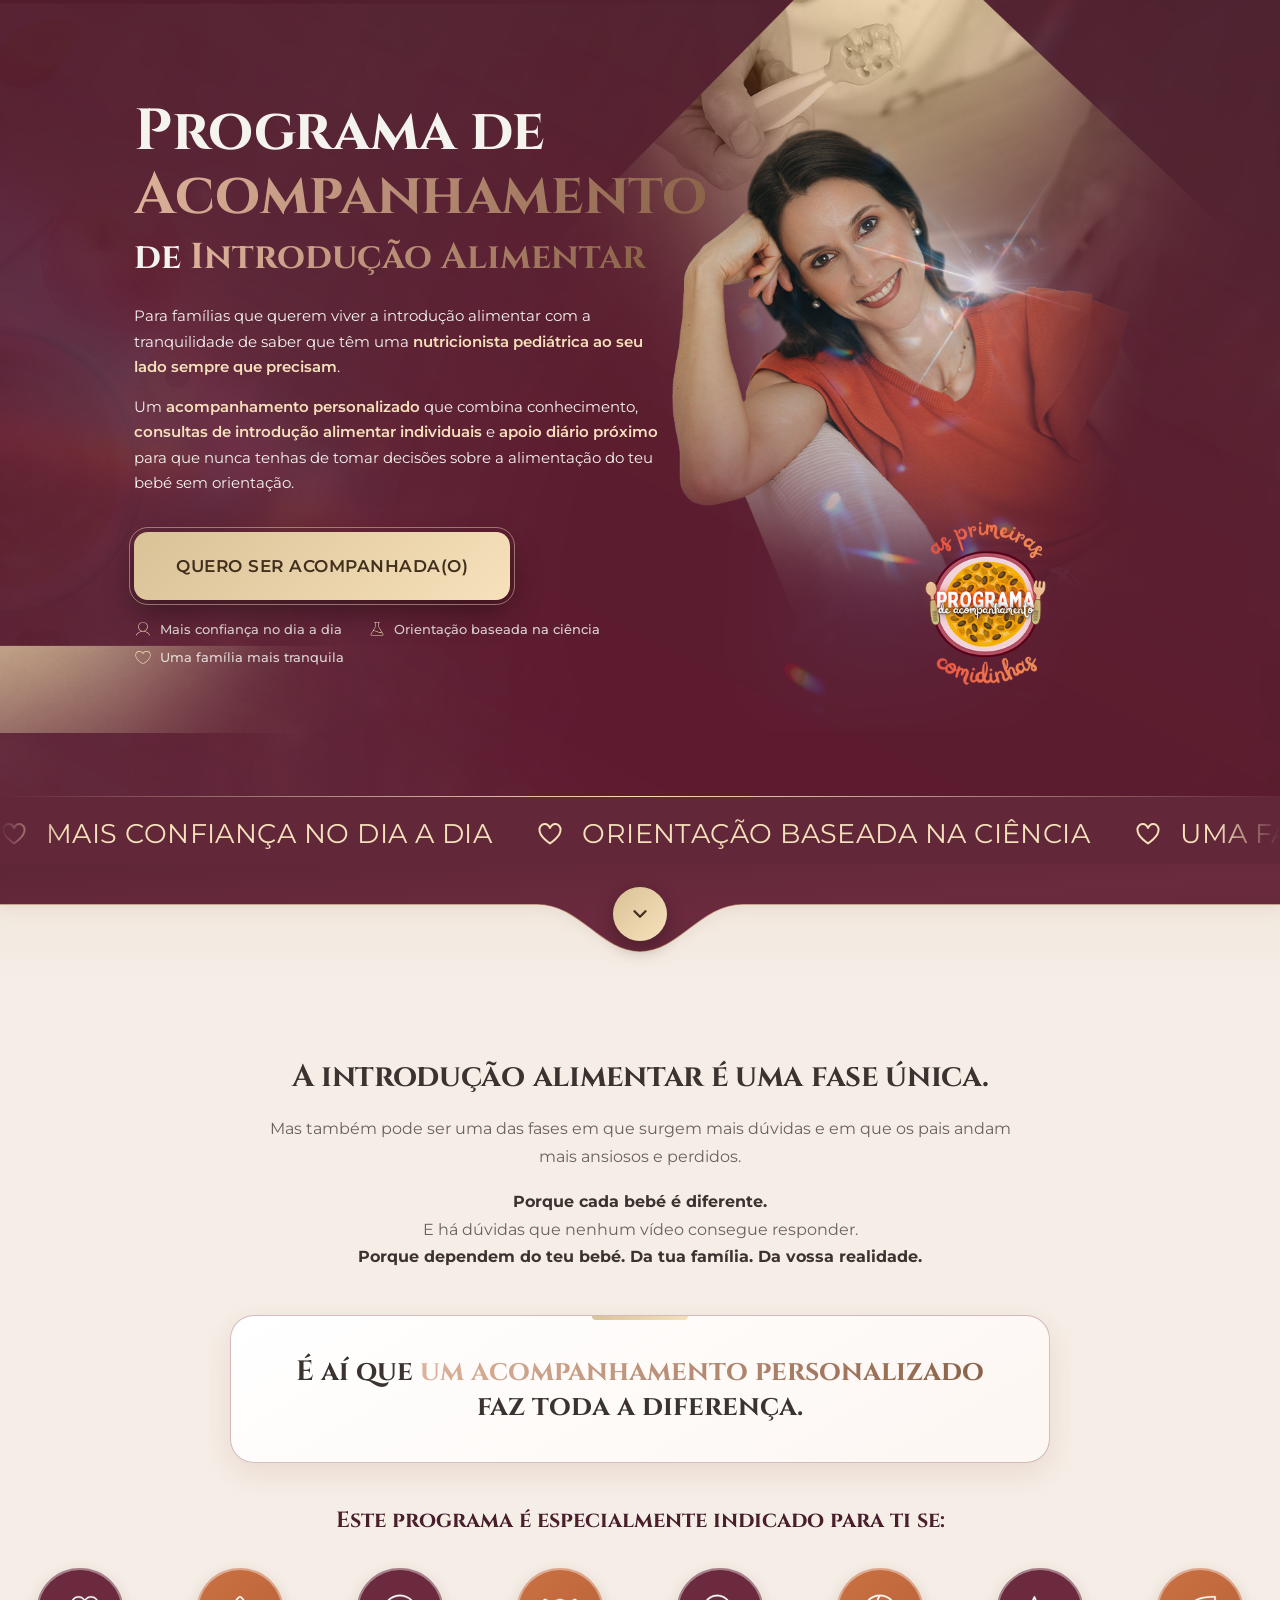
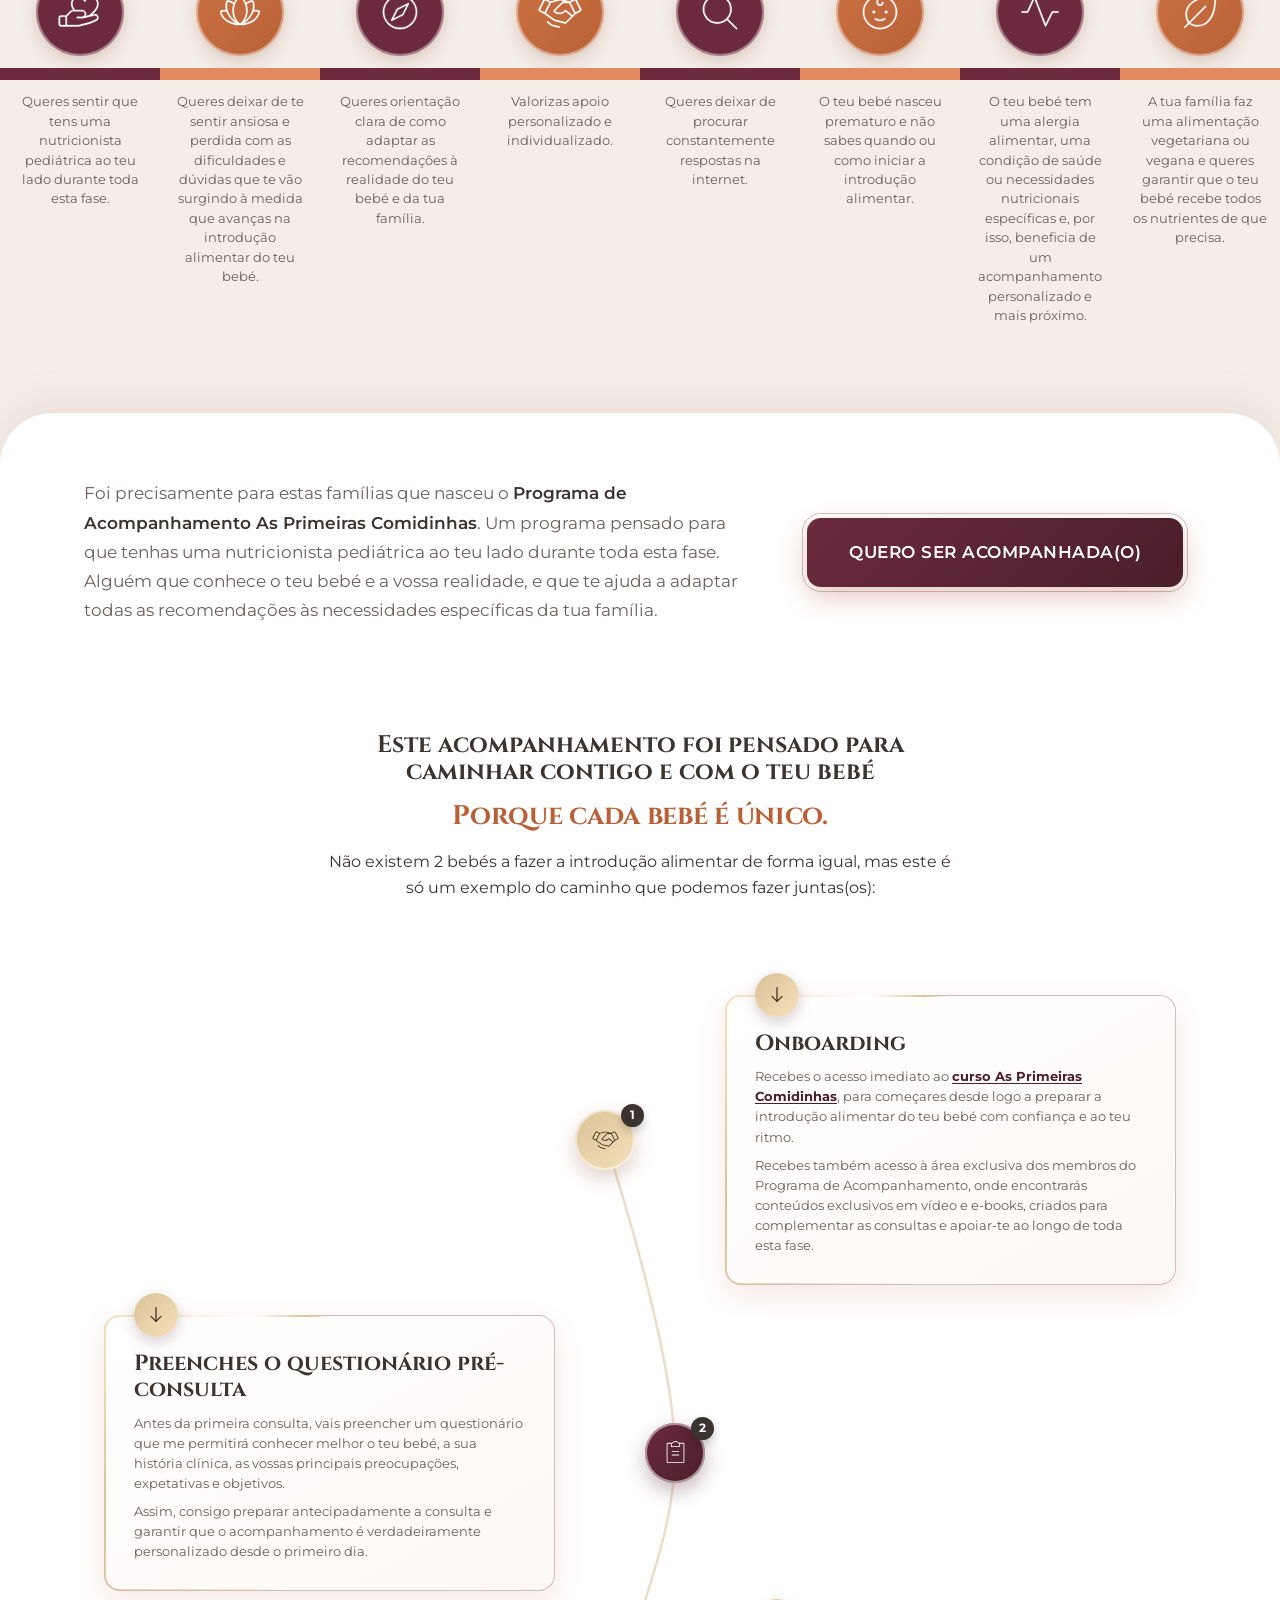
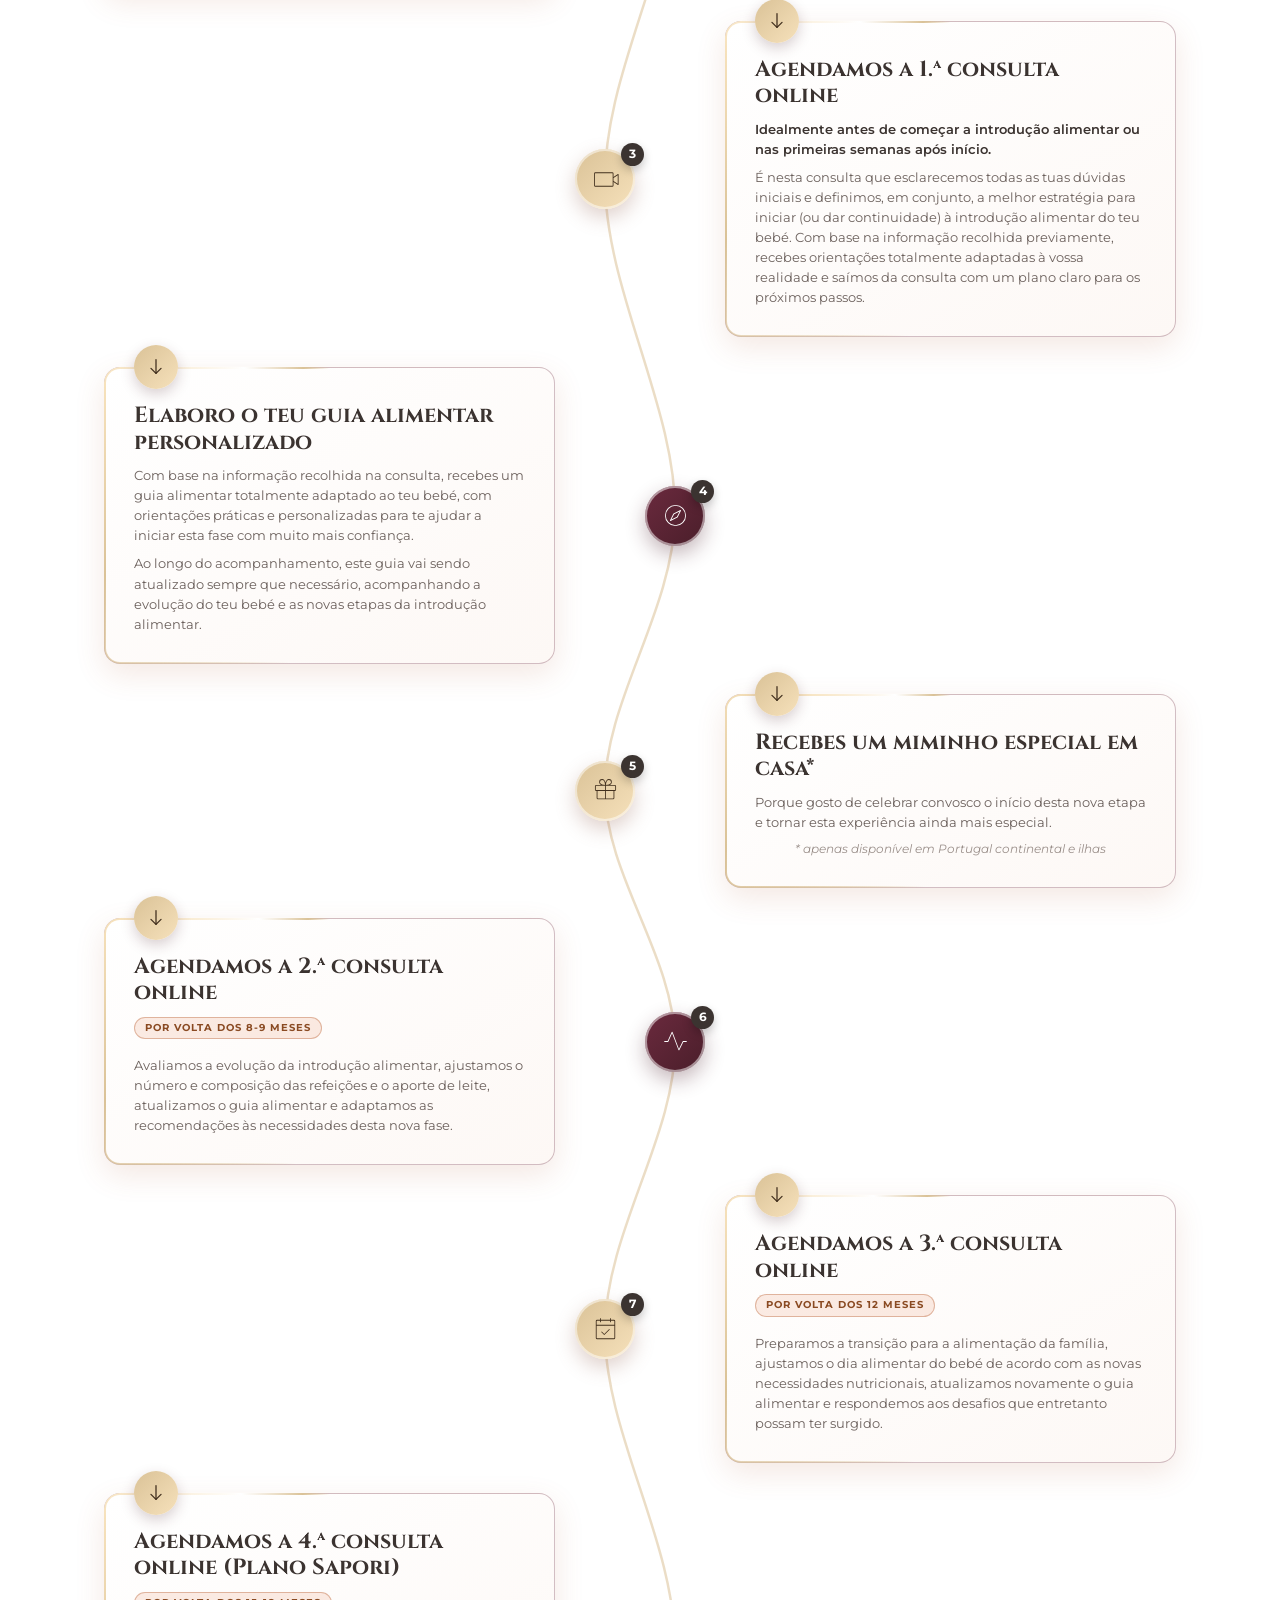
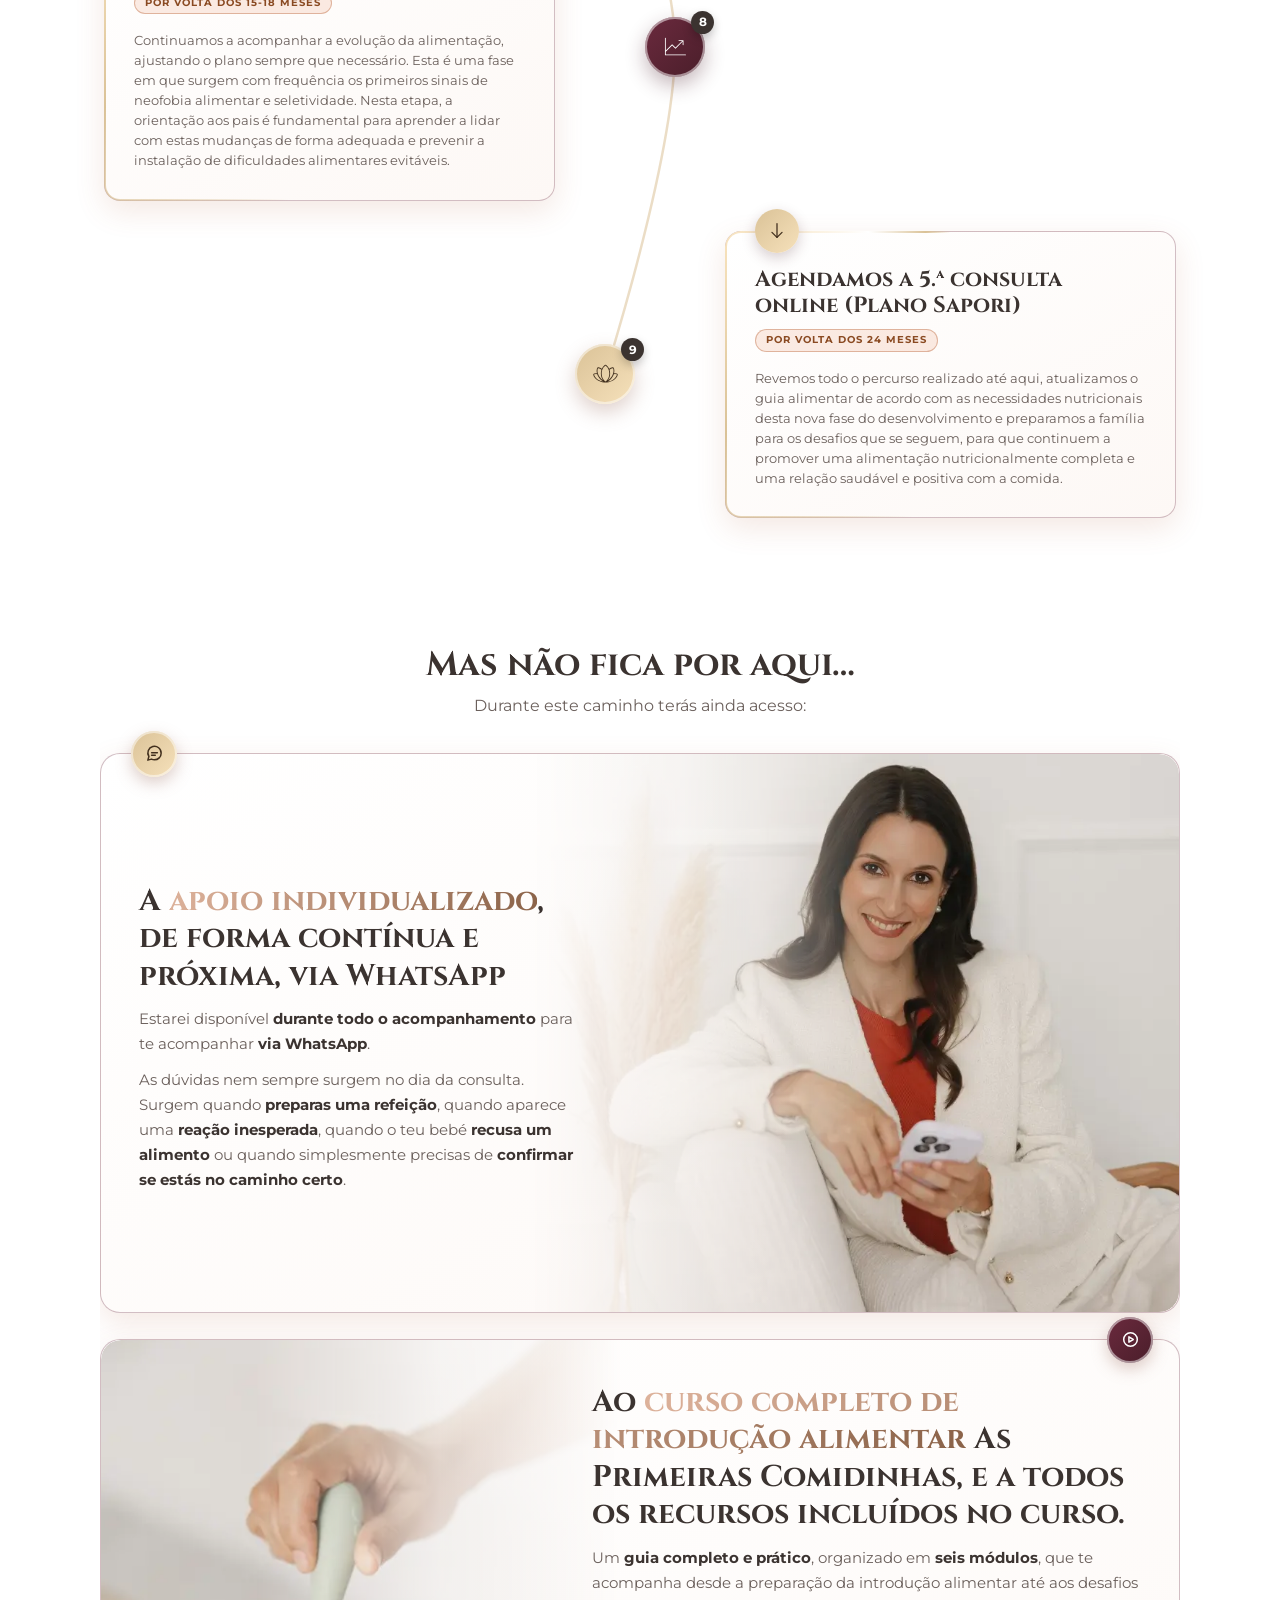
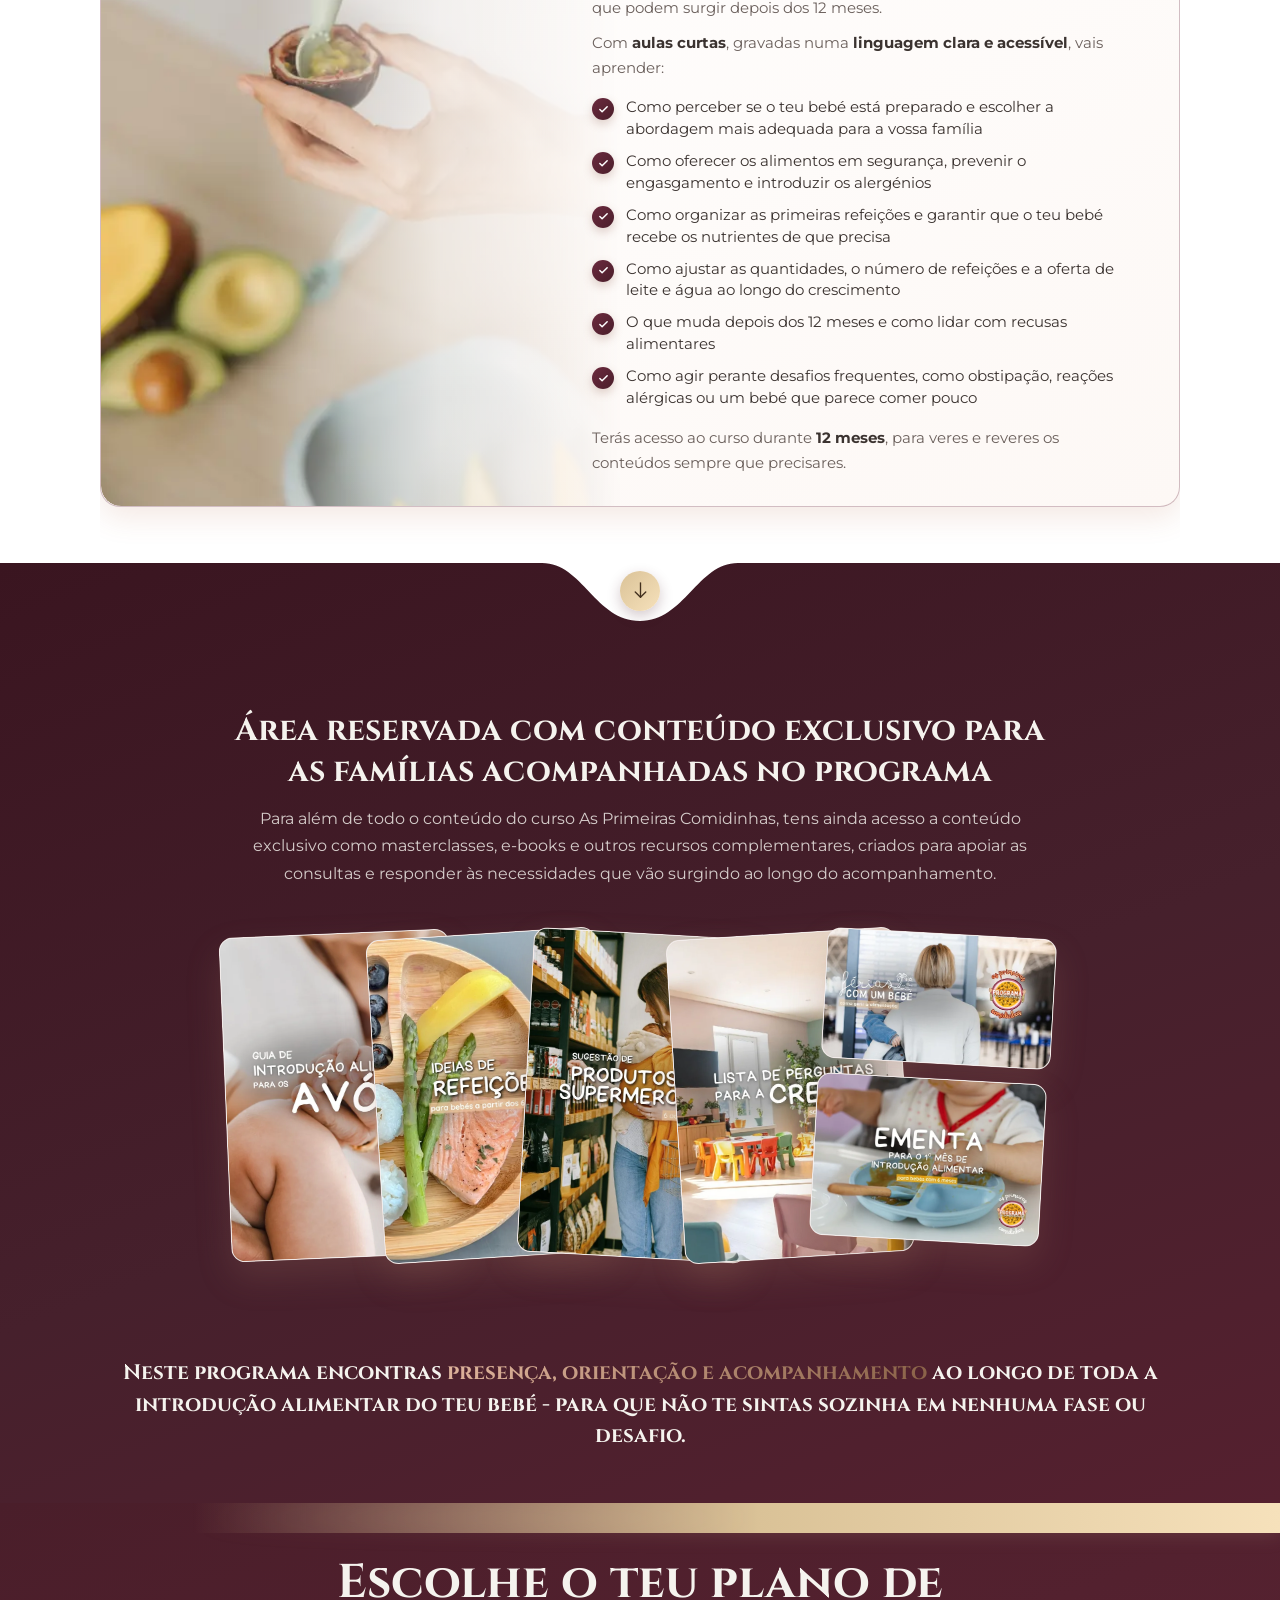
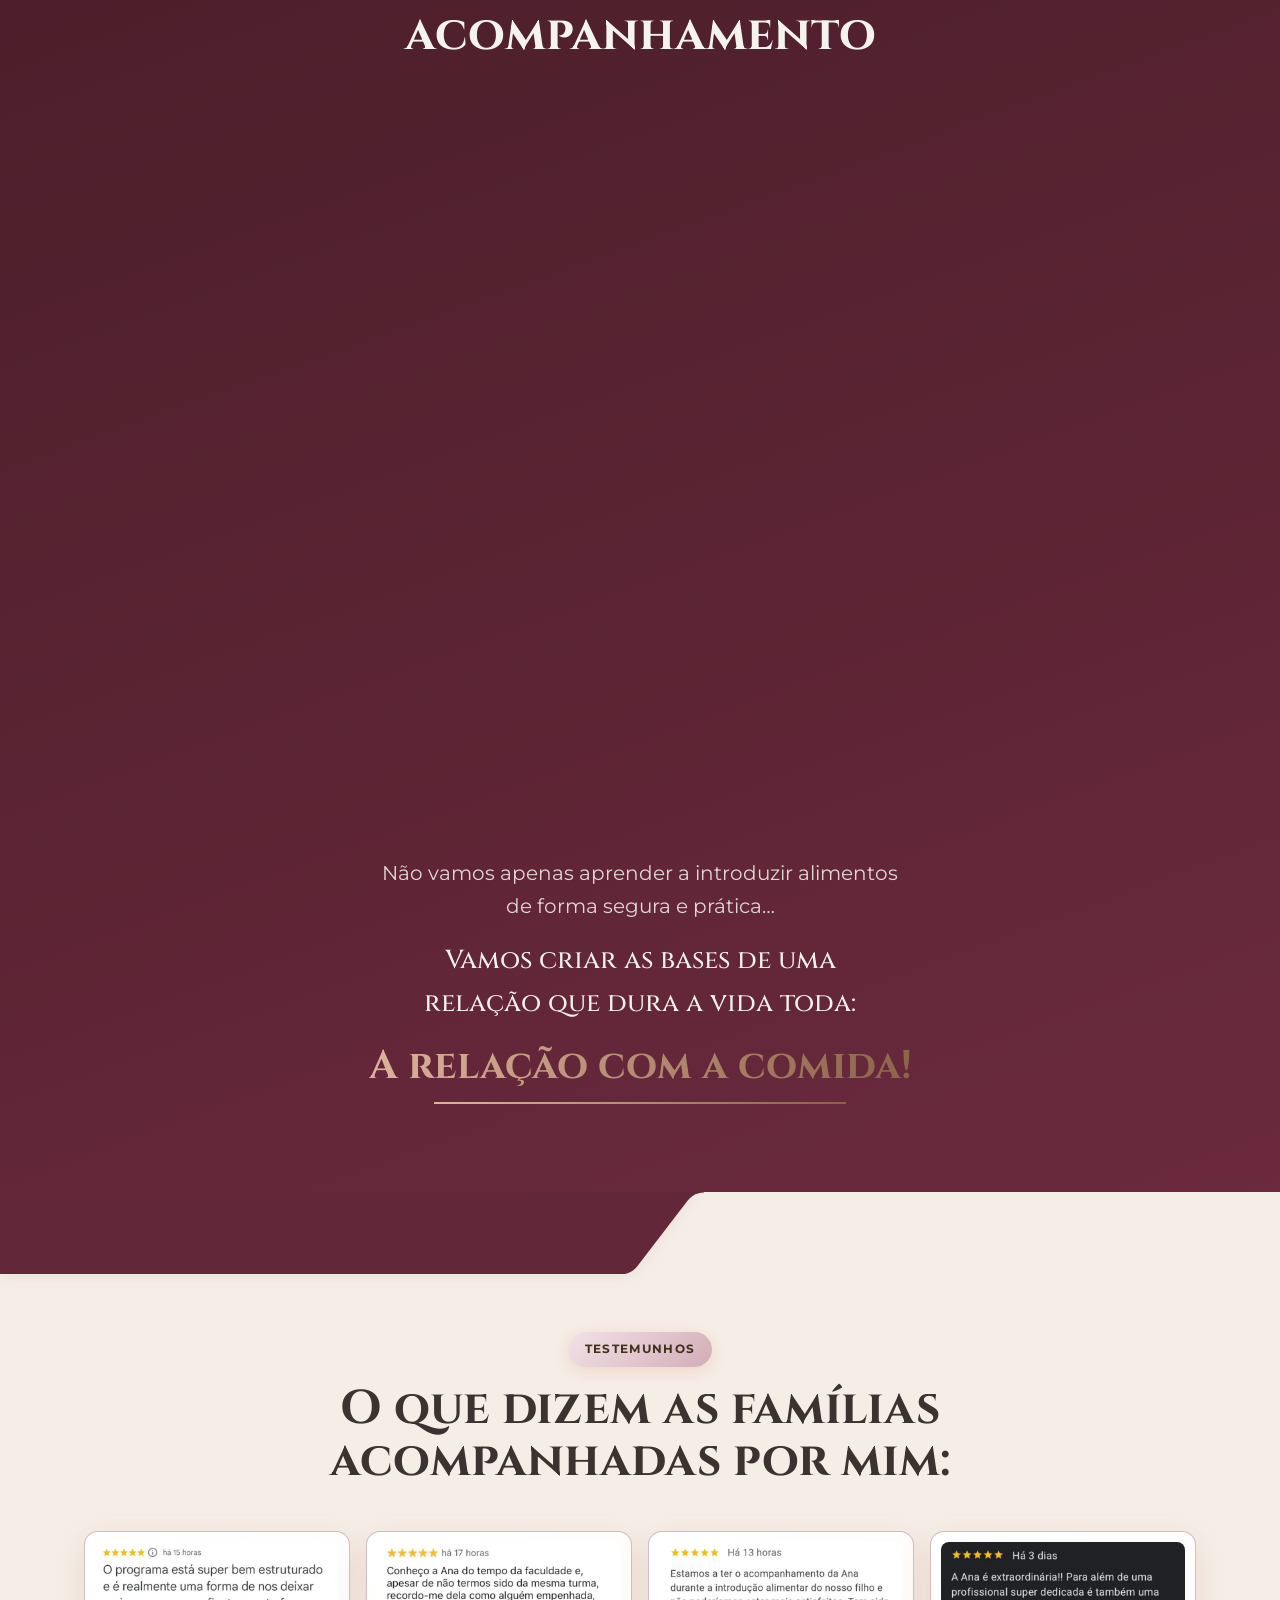
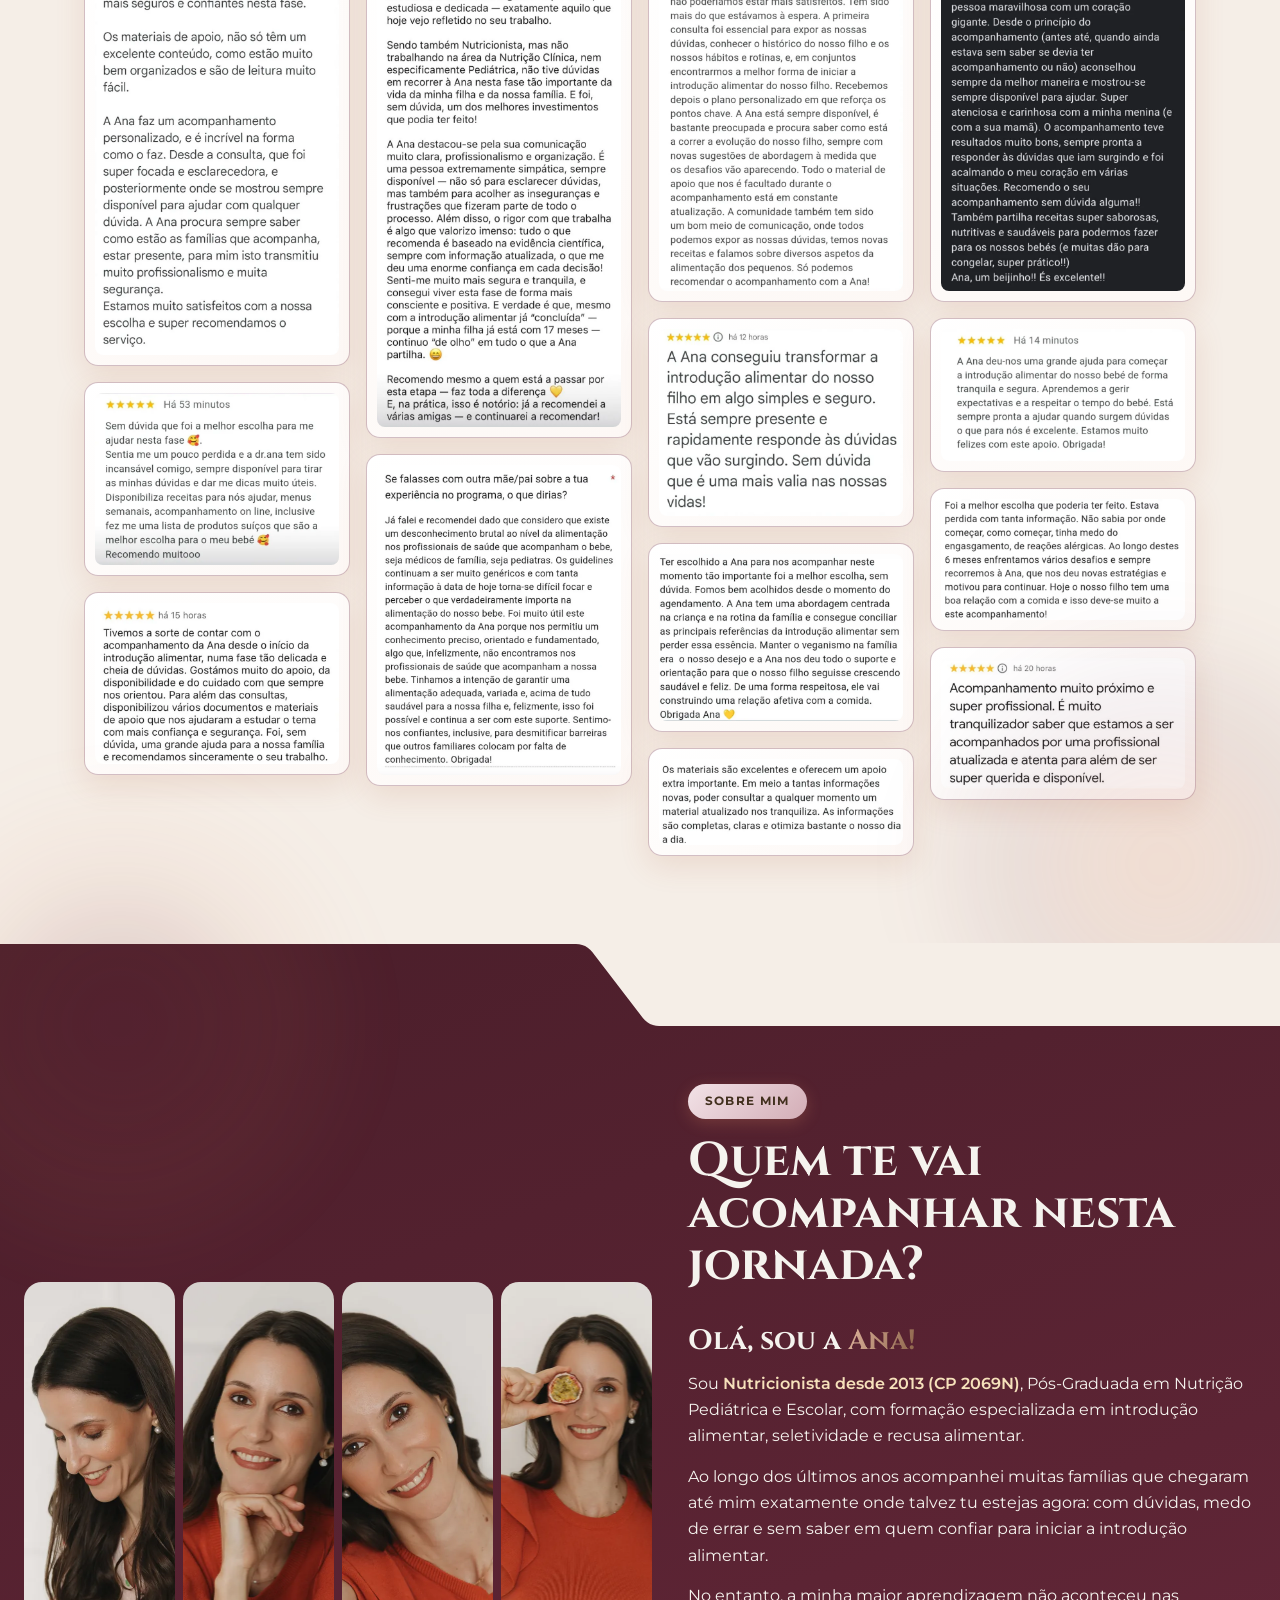
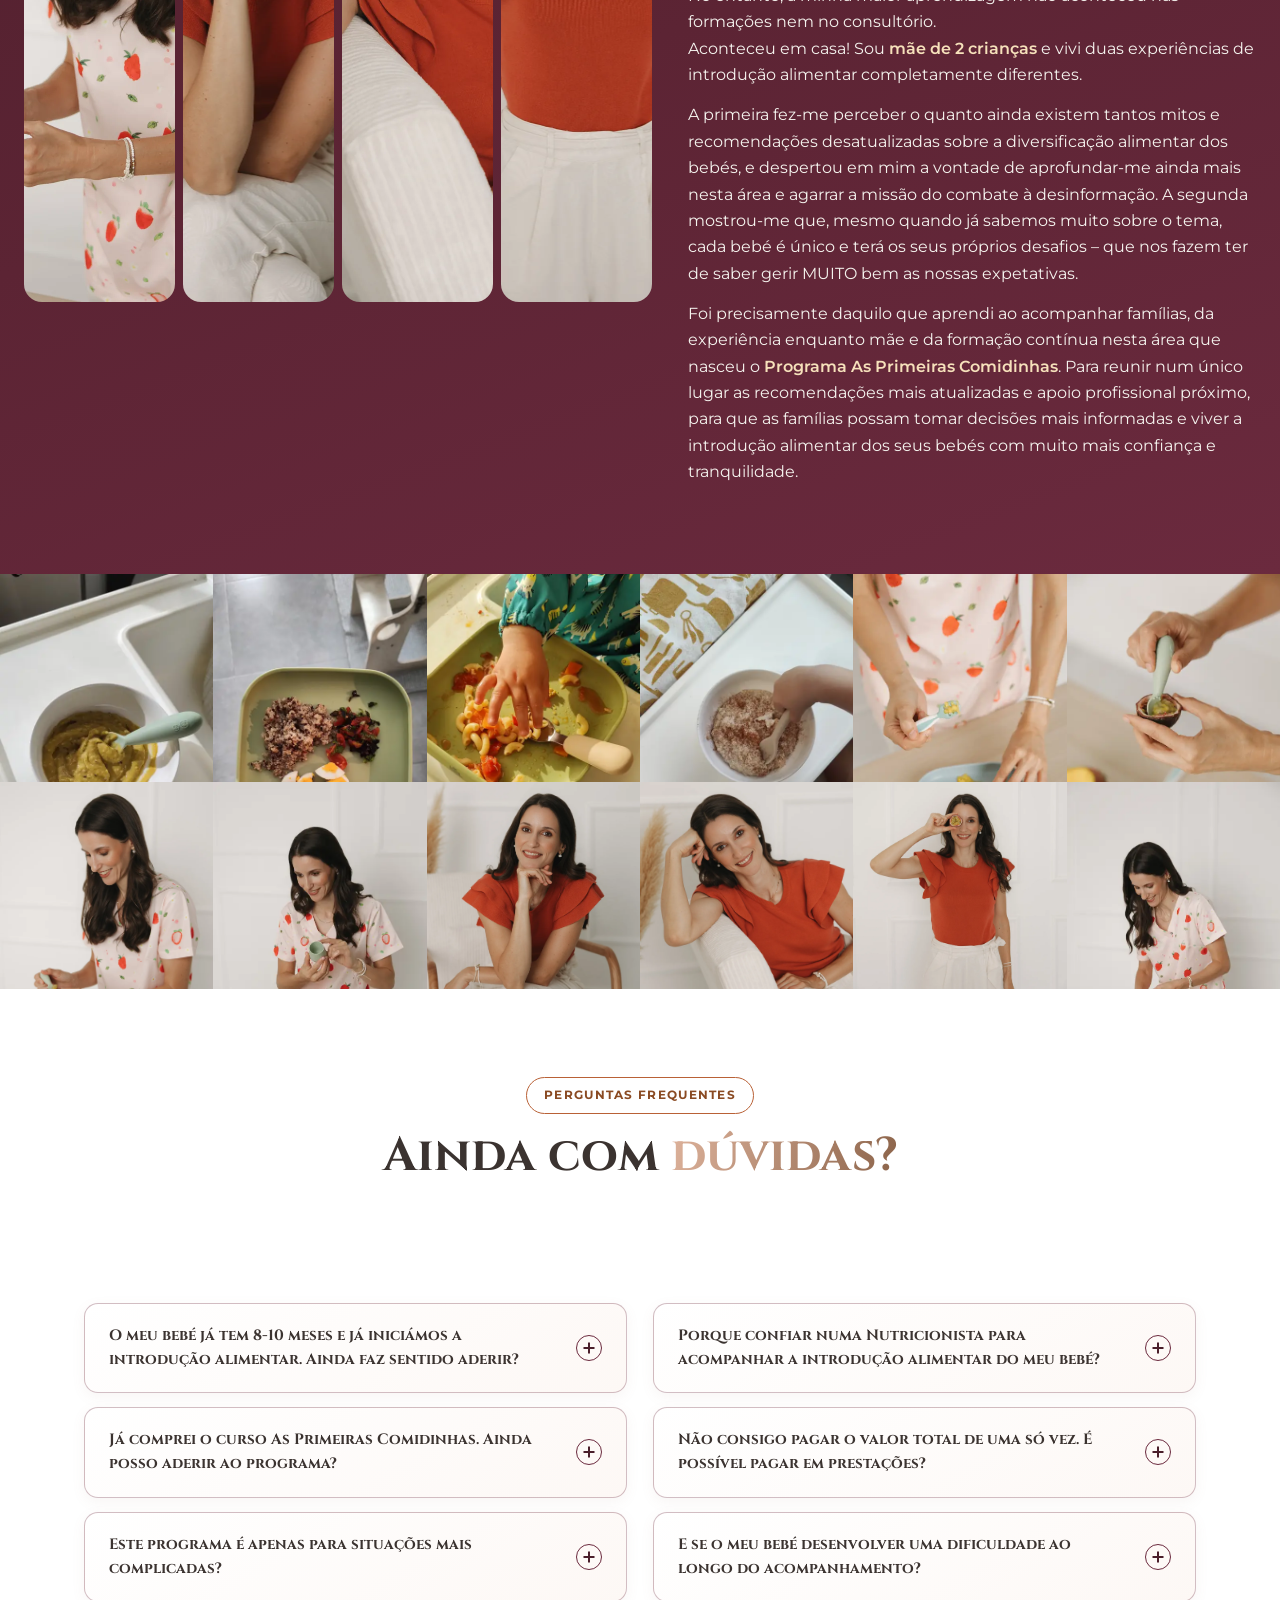
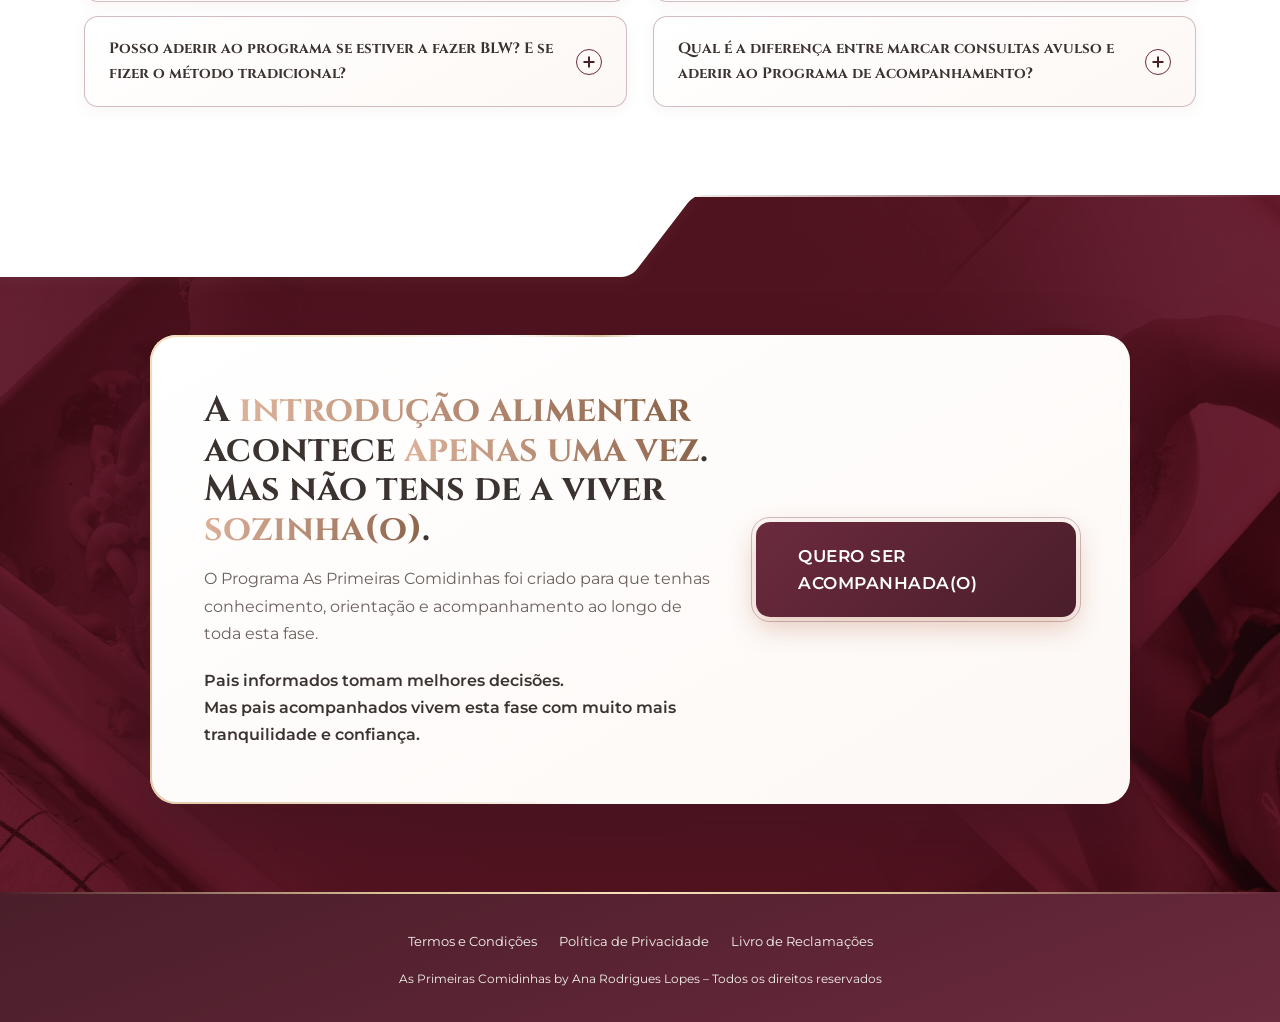
==== commit e1baa55b: "[cx] Set exact copper gradient endpoints" ====
--- a/index.html
+++ b/index.html
@@ -13,7 +13,7 @@
 <link rel="preconnect" href="https://fonts.googleapis.com">
 <link rel="preconnect" href="https://fonts.gstatic.com" crossorigin>
 <link href="https://fonts.googleapis.com/css2?family=Cinzel:wght@600;700&family=Montserrat:wght@300;400;500;600;700&display=swap" rel="stylesheet">
-<link rel="stylesheet" href="assets/style.css?v=r17t">
+<link rel="stylesheet" href="assets/style.css?v=r17u">
 
 </head>
 <body>
--- a/assets/style.css
+++ b/assets/style.css
@@ -1360,25 +1360,24 @@
 
 /* RODADA 17t — degradê rosé/cobre com contraste reforçado. */
 :root{
-  --grad-text-cobre:linear-gradient(108deg,#87483D 0%,#C1735E 48%,#944B3F 100%);
-  --grad-text-cobre-claro:linear-gradient(108deg,#FFF4EE 0%,#EAB7A6 48%,#D28C73 100%);
+  --grad-text-cobre:linear-gradient(108deg,#DEB39C 0%,#8A6248 100%);
 }
 .txt-grad,.tg-col .tg-fecho strong{
   background-image:var(--grad-text-cobre);
   background-clip:text;
   -webkit-background-clip:text;
   -webkit-text-fill-color:transparent;
-  color:#87483D;
+  color:#8A6248;
 }
 .hero h1 .h1-gold,
 .area-faixa .func-fecho .txt-grad,
 .plano-fecho .fecho-chave,
 .sec-sobre .txt-grad{
-  background-image:var(--grad-text-cobre-claro);
+  background-image:var(--grad-text-cobre);
   background-clip:text;
   -webkit-background-clip:text;
   -webkit-text-fill-color:transparent;
-  color:#FFF4EE;
-}
-.final-txt h2 .txt-grad{background-image:var(--grad-text-cobre);color:#87483D}
-.plano-fecho .fecho-chave::after{background:linear-gradient(90deg,transparent,#EAB7A6,transparent)}
+  color:#DEB39C;
+}
+.final-txt h2 .txt-grad{background-image:var(--grad-text-cobre);color:#8A6248}
+.plano-fecho .fecho-chave::after{background:linear-gradient(90deg,transparent,#DEB39C 0%,#8A6248 100%,transparent)}
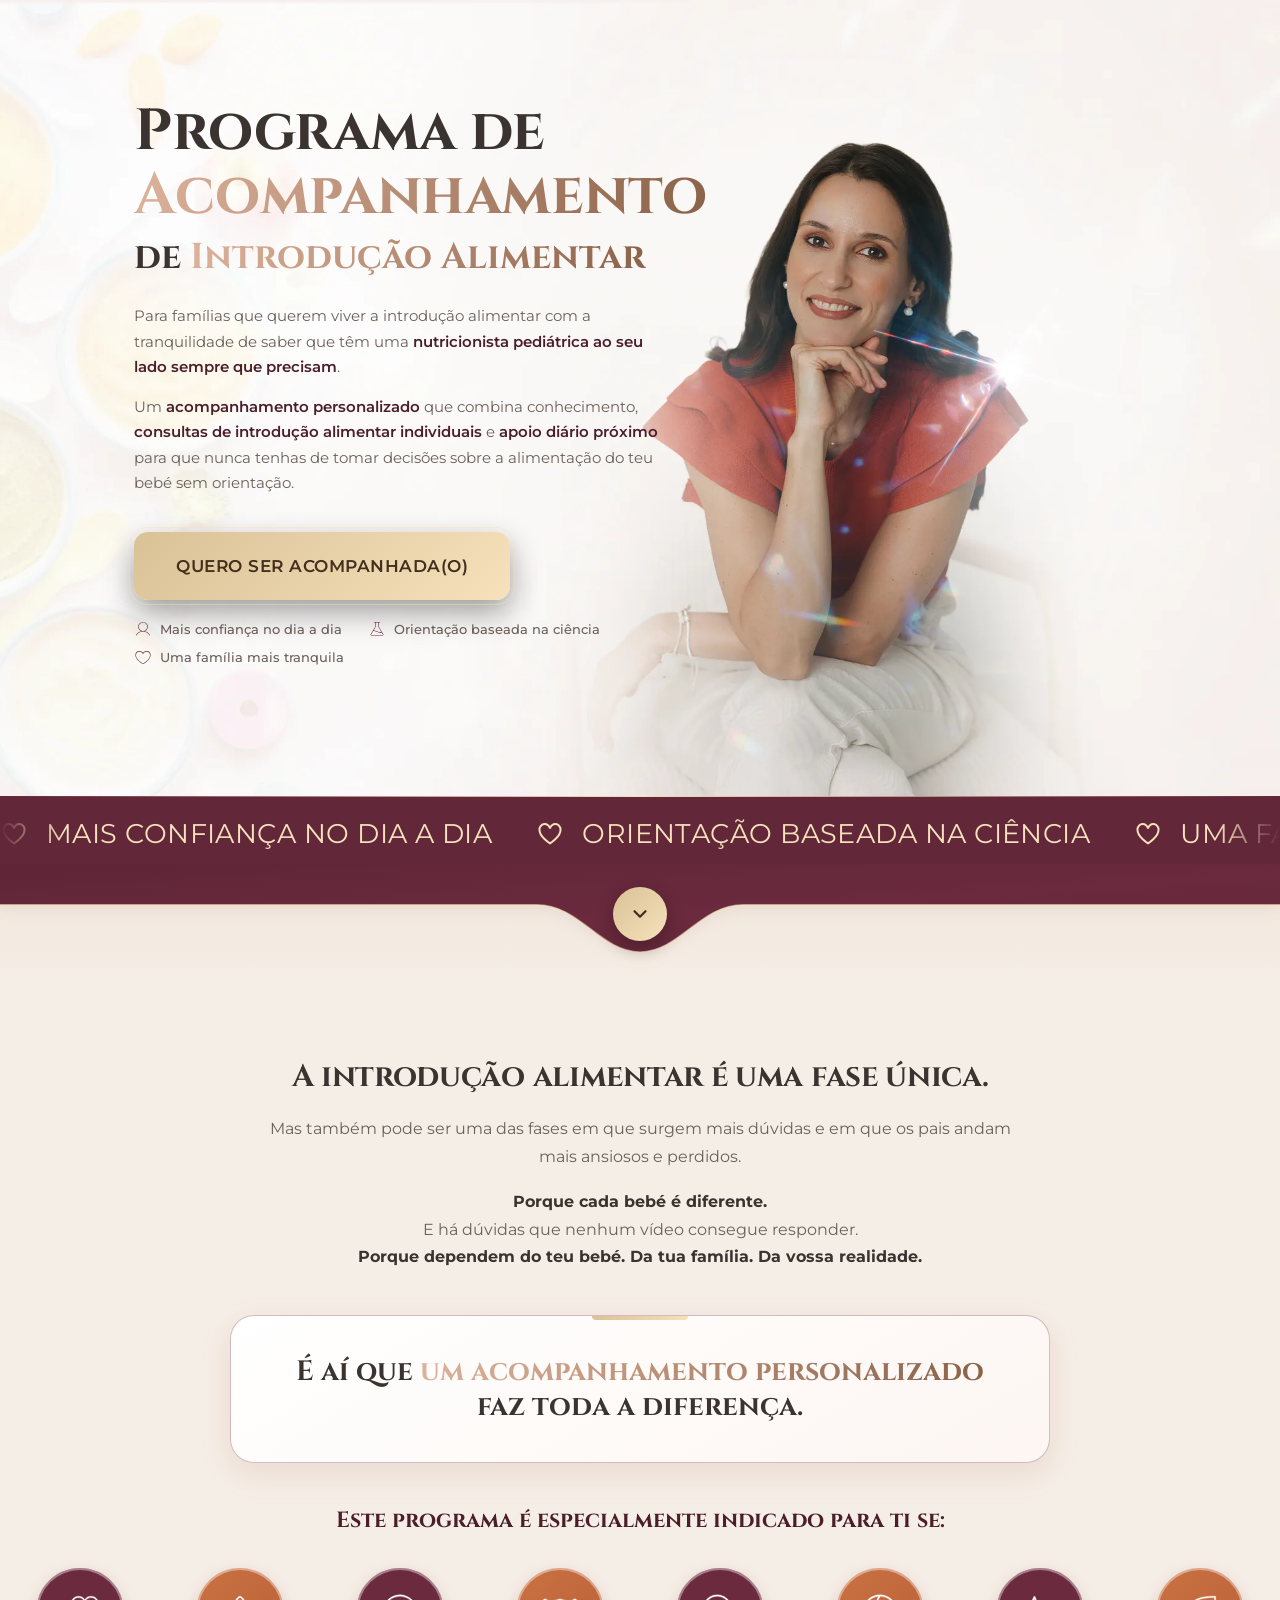
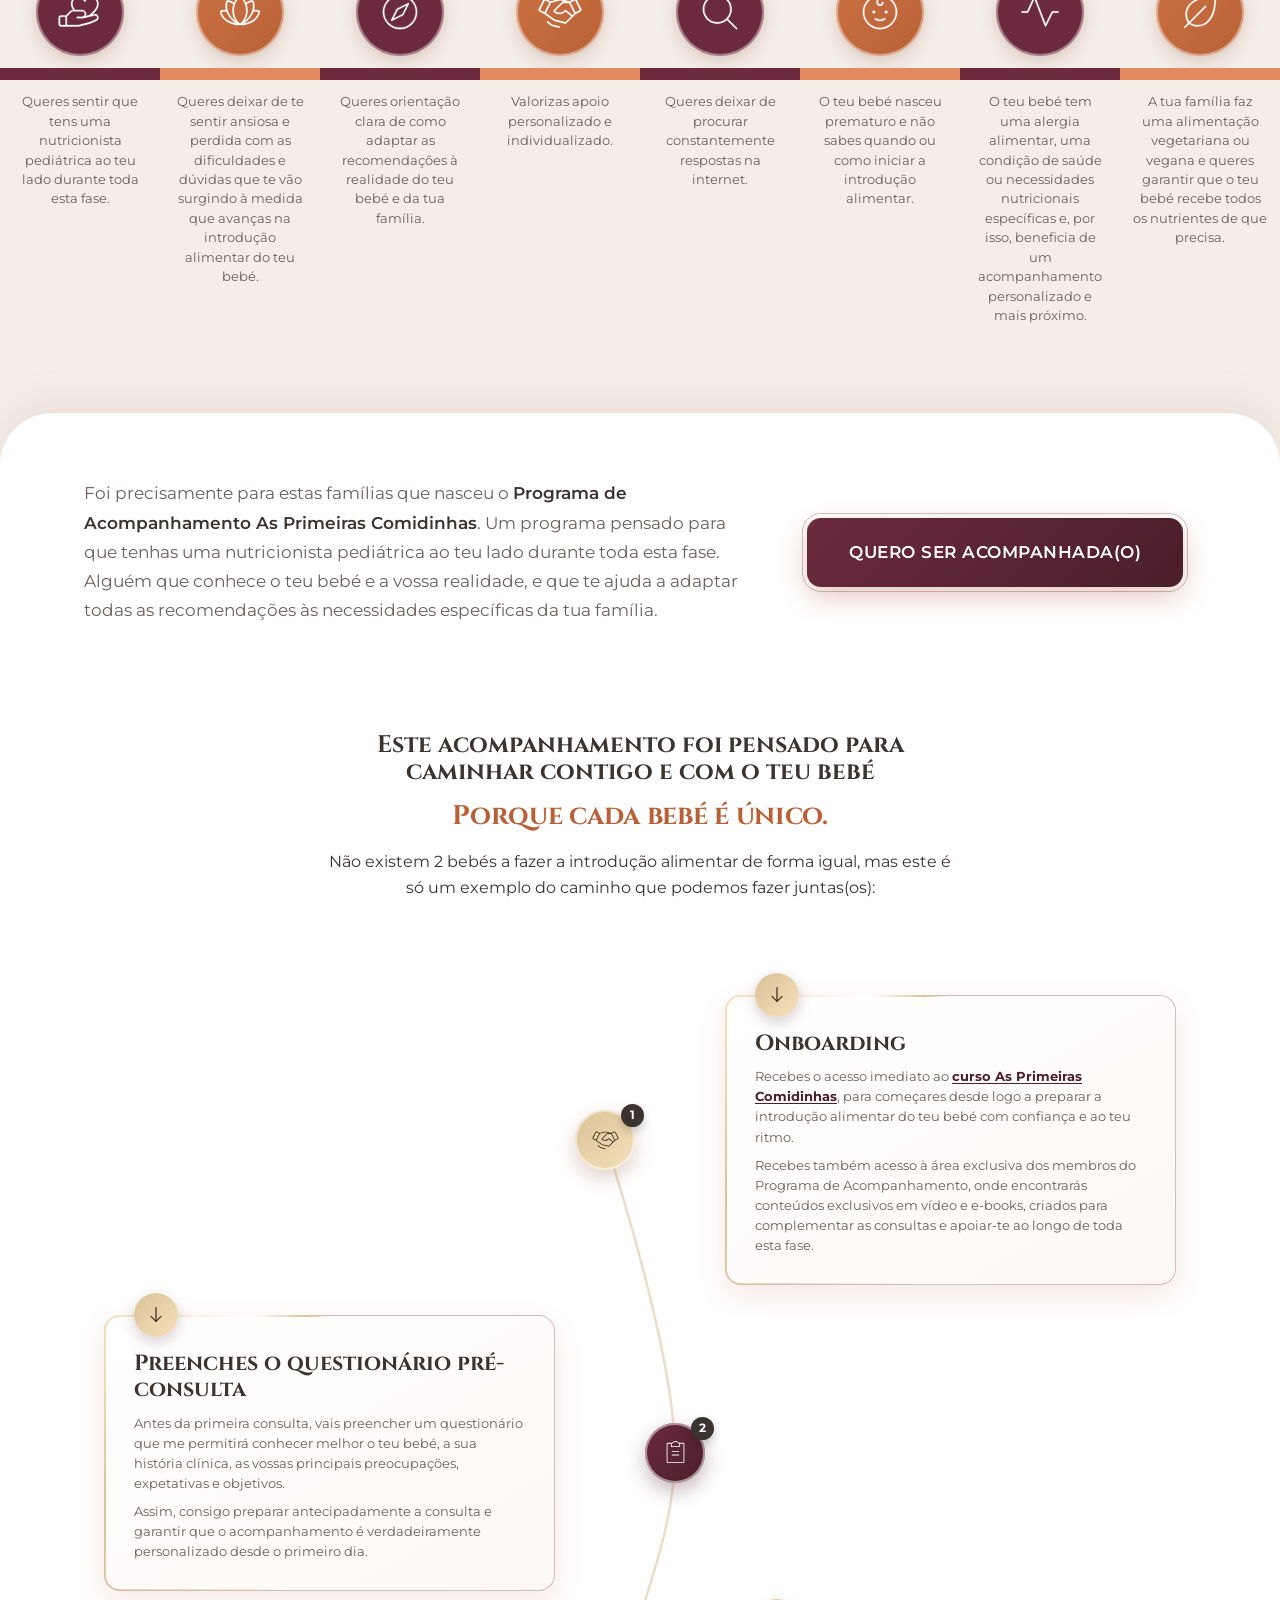
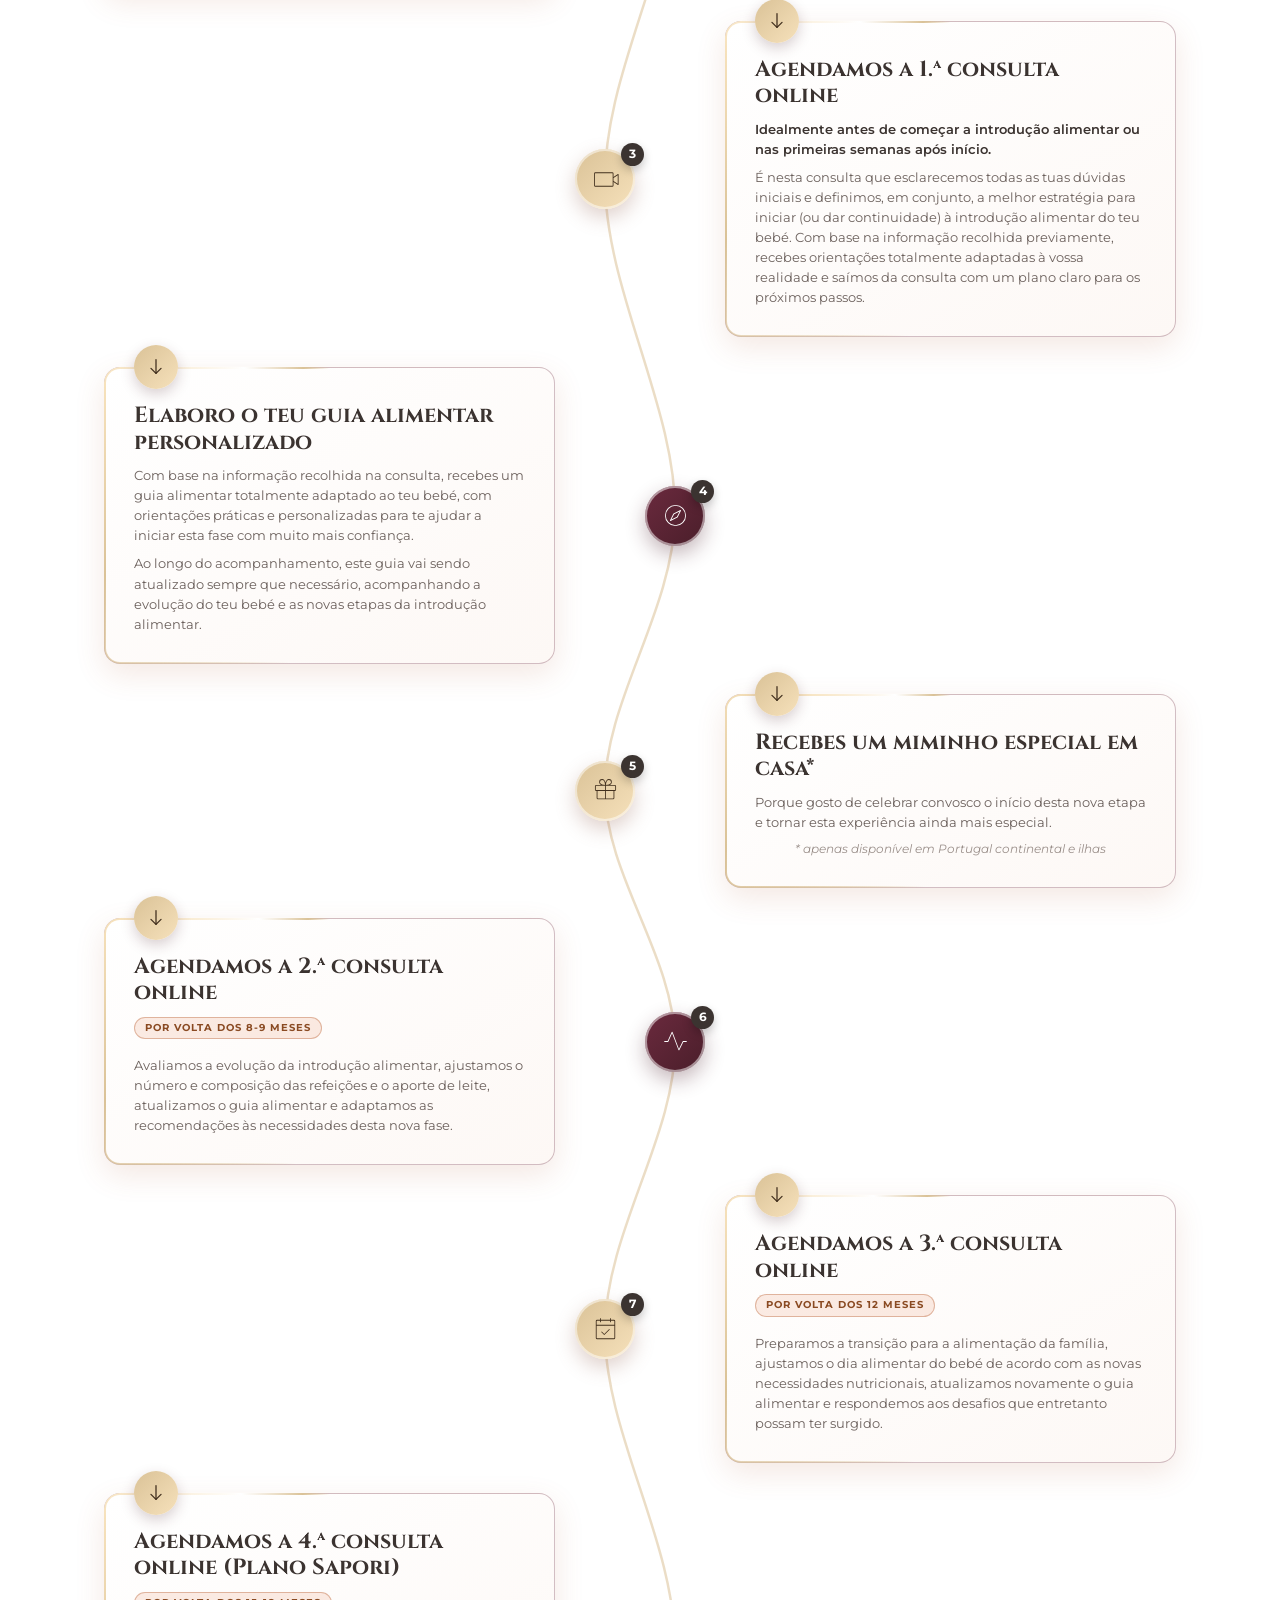
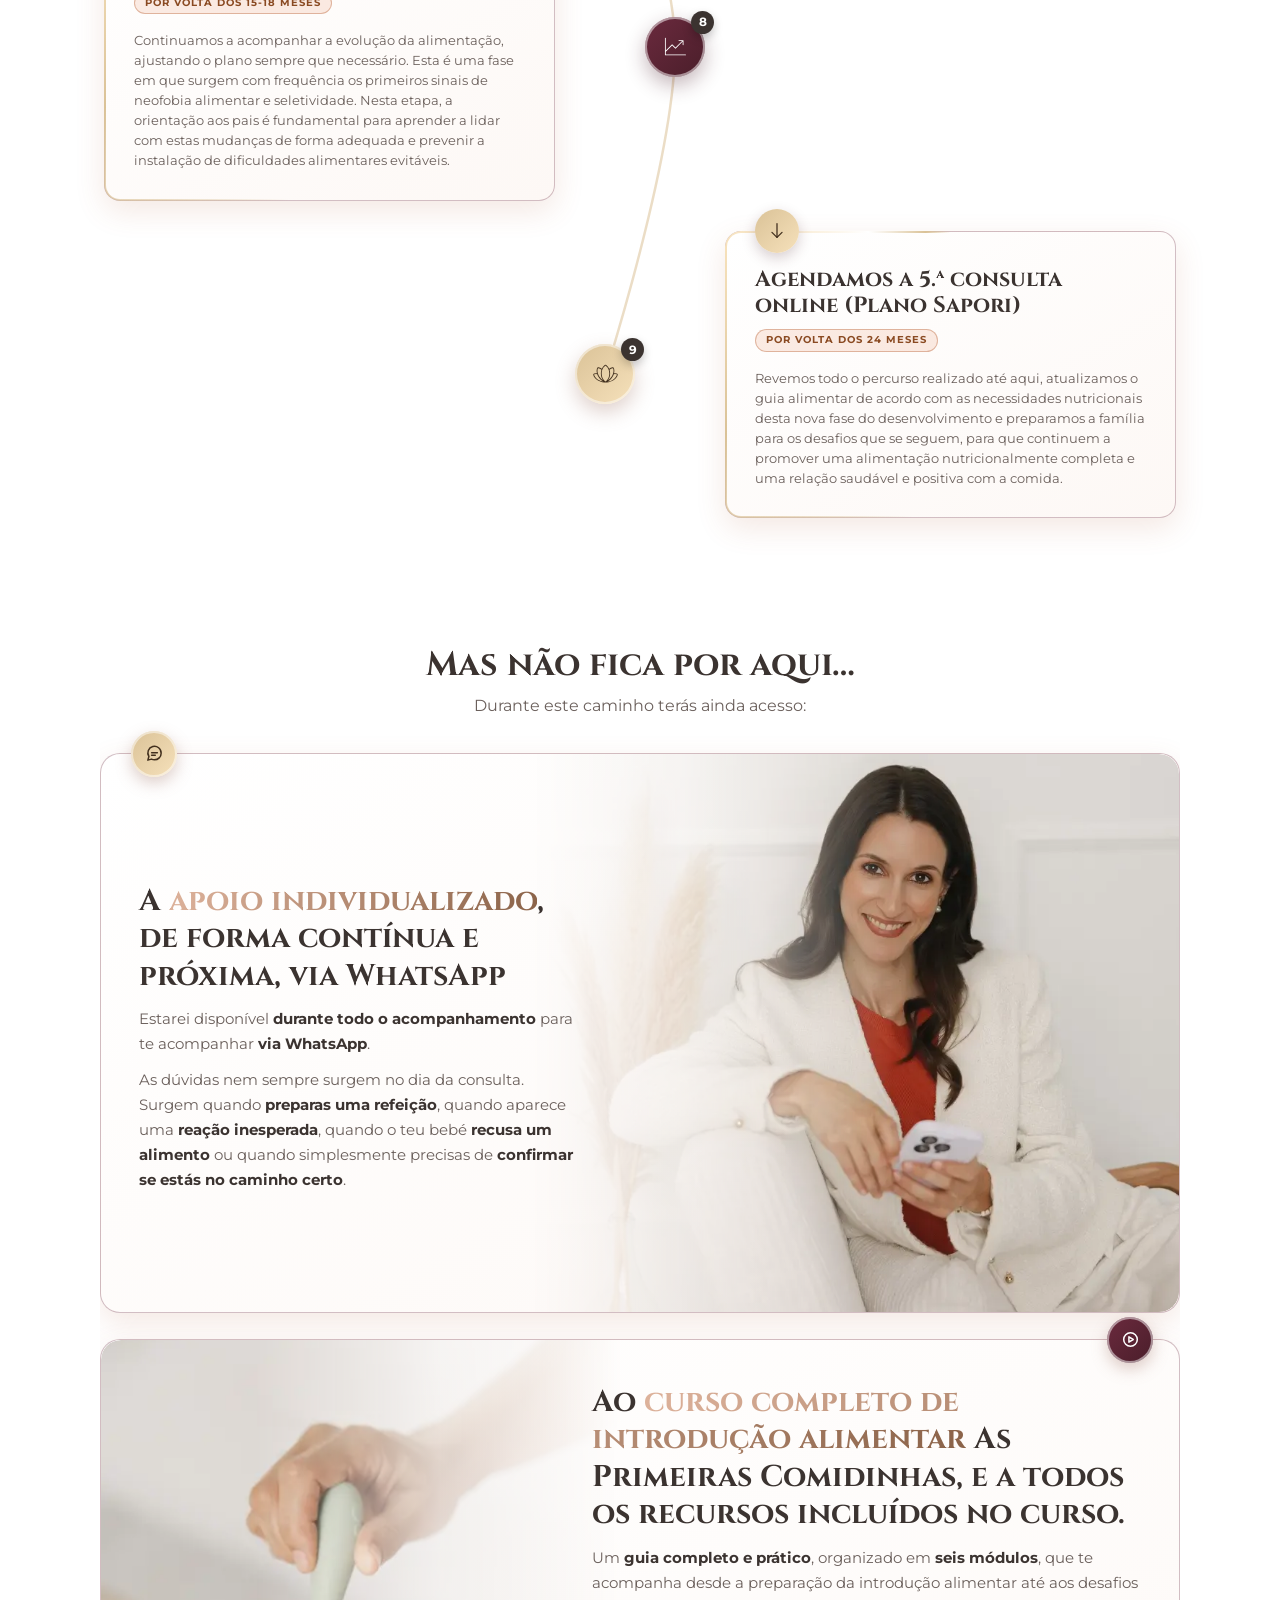
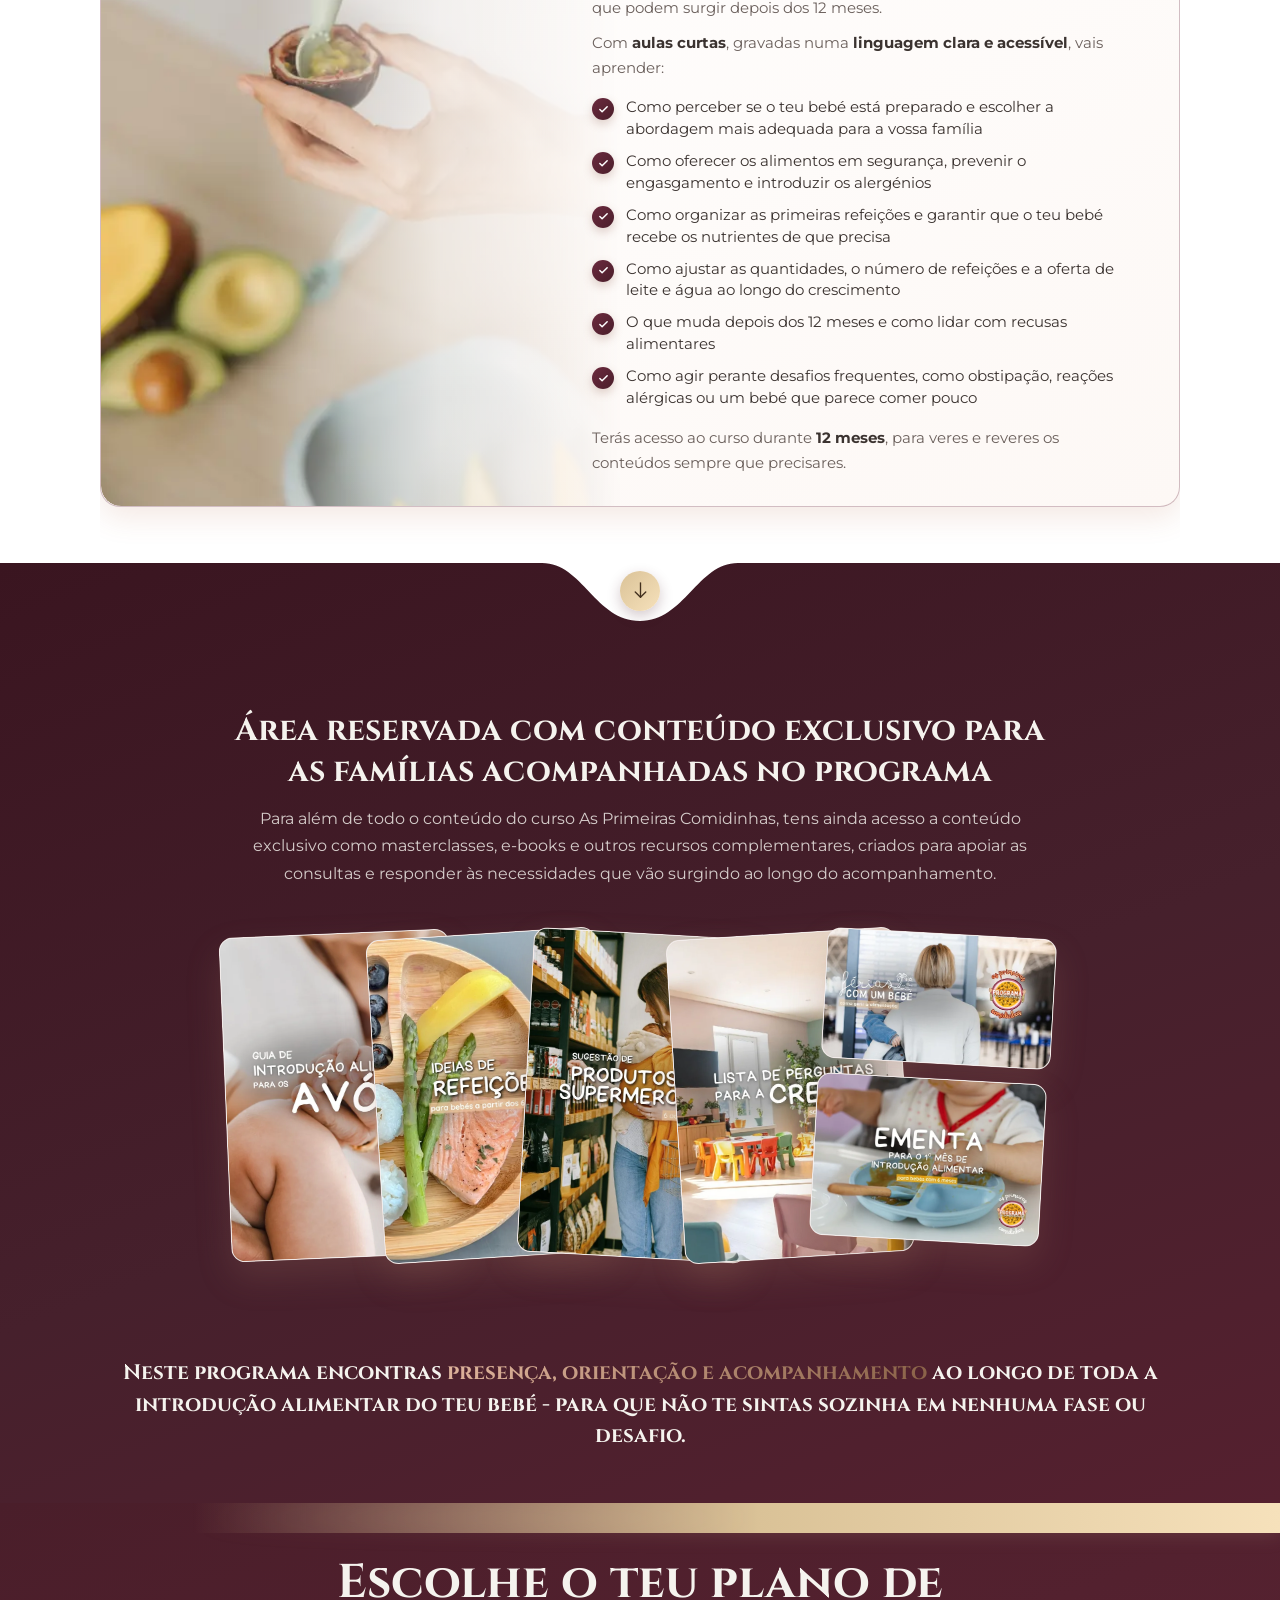
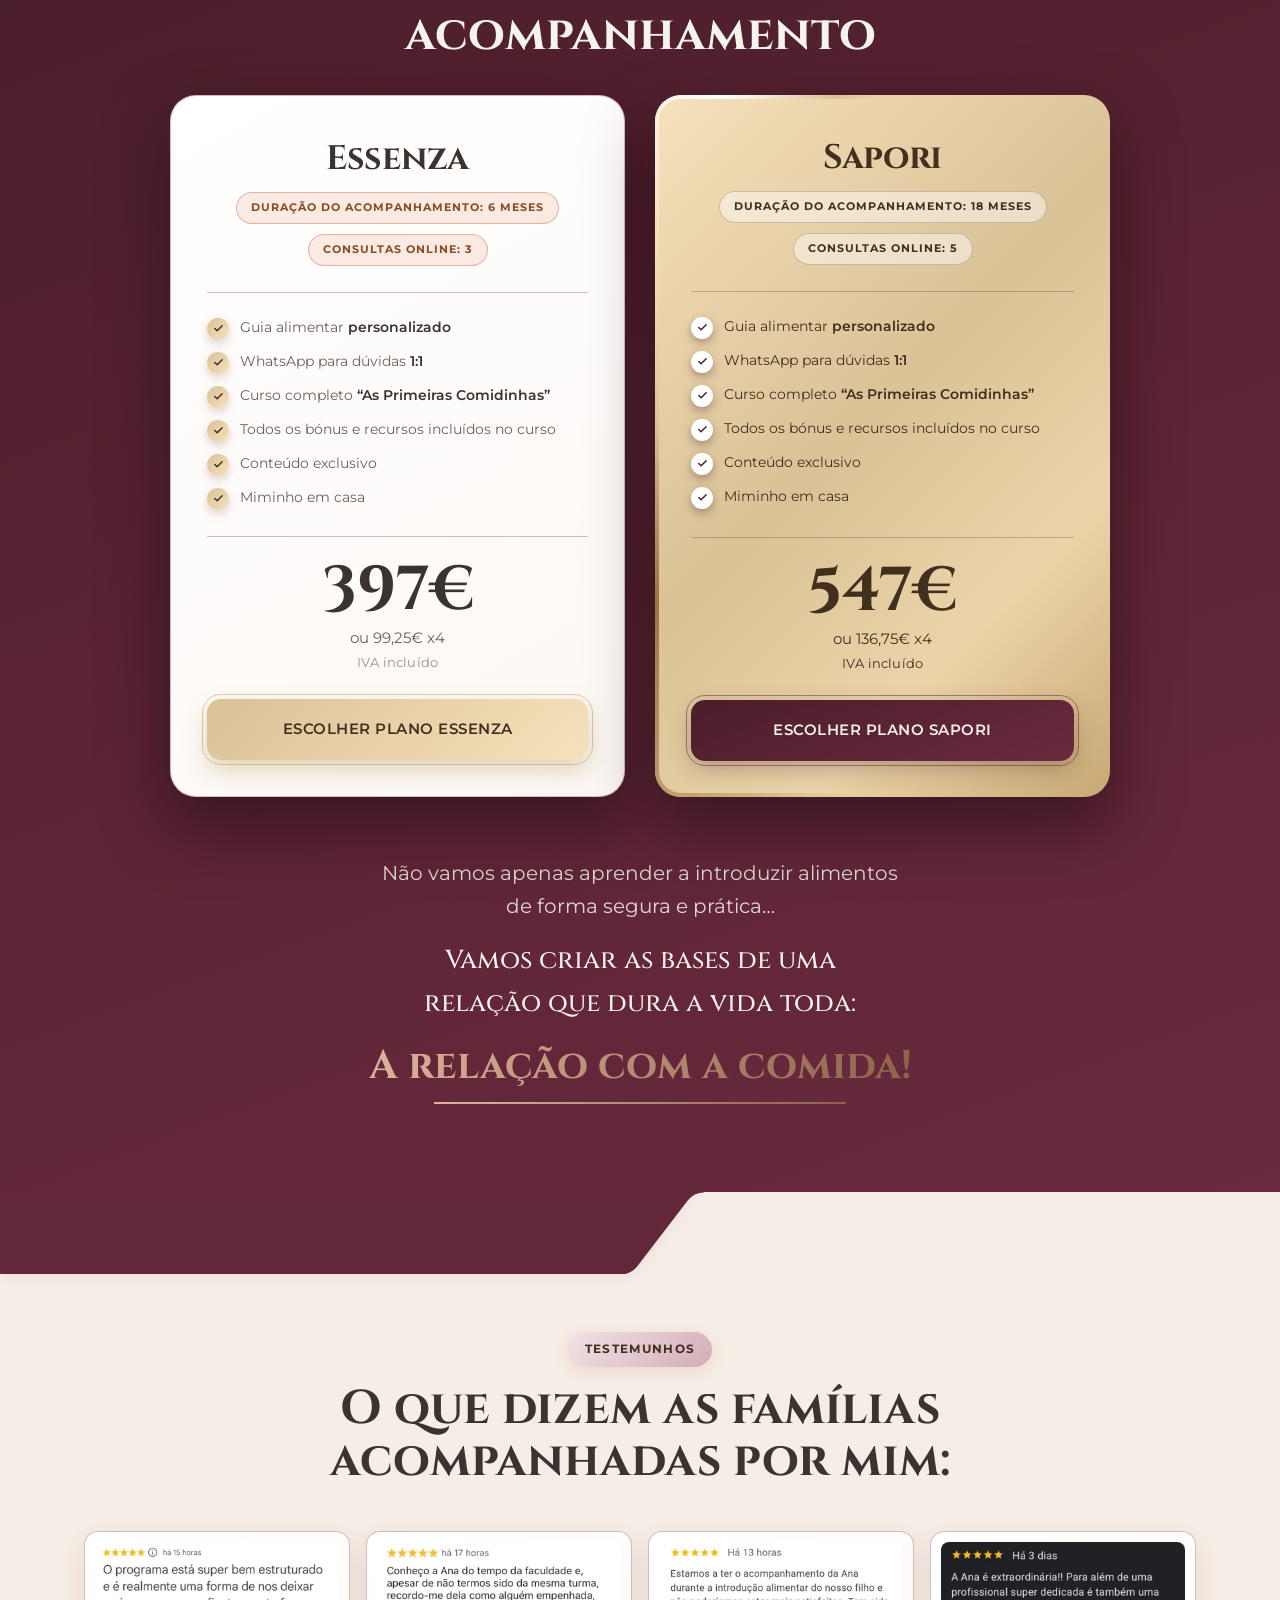
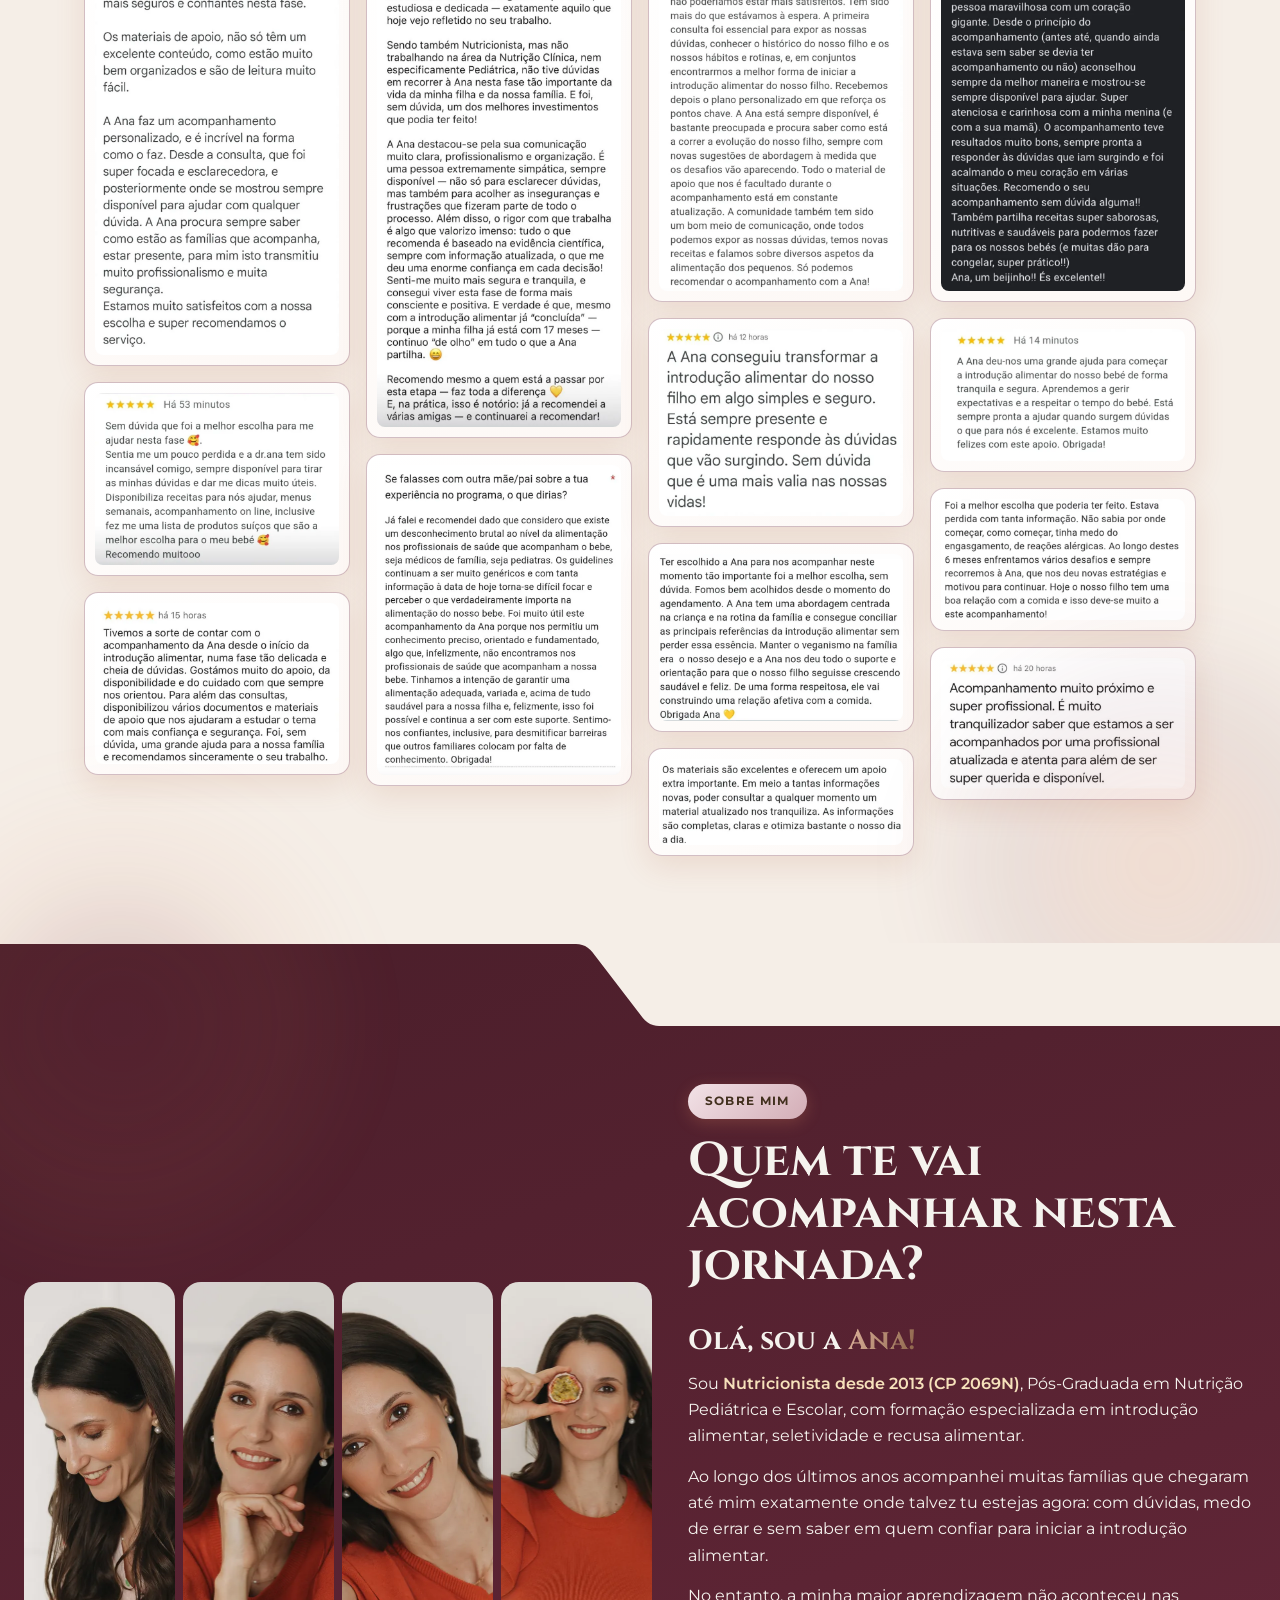
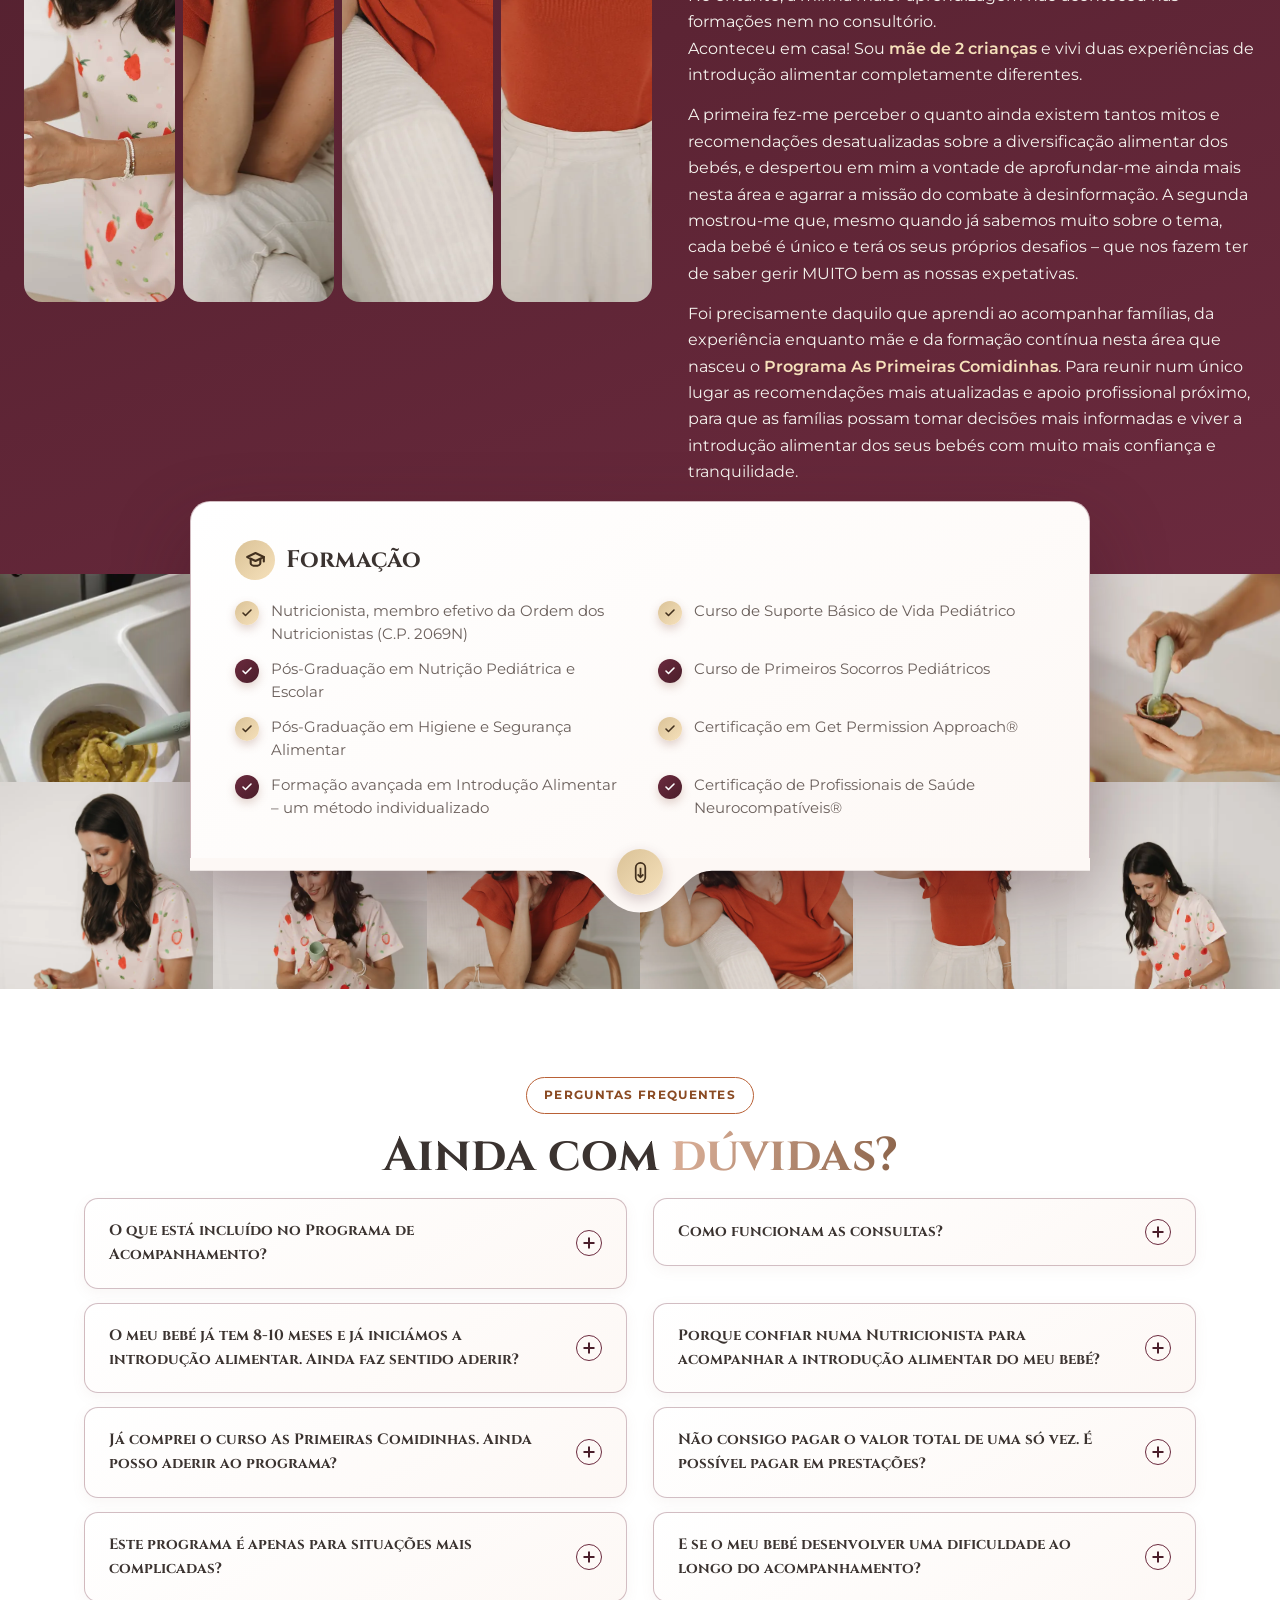
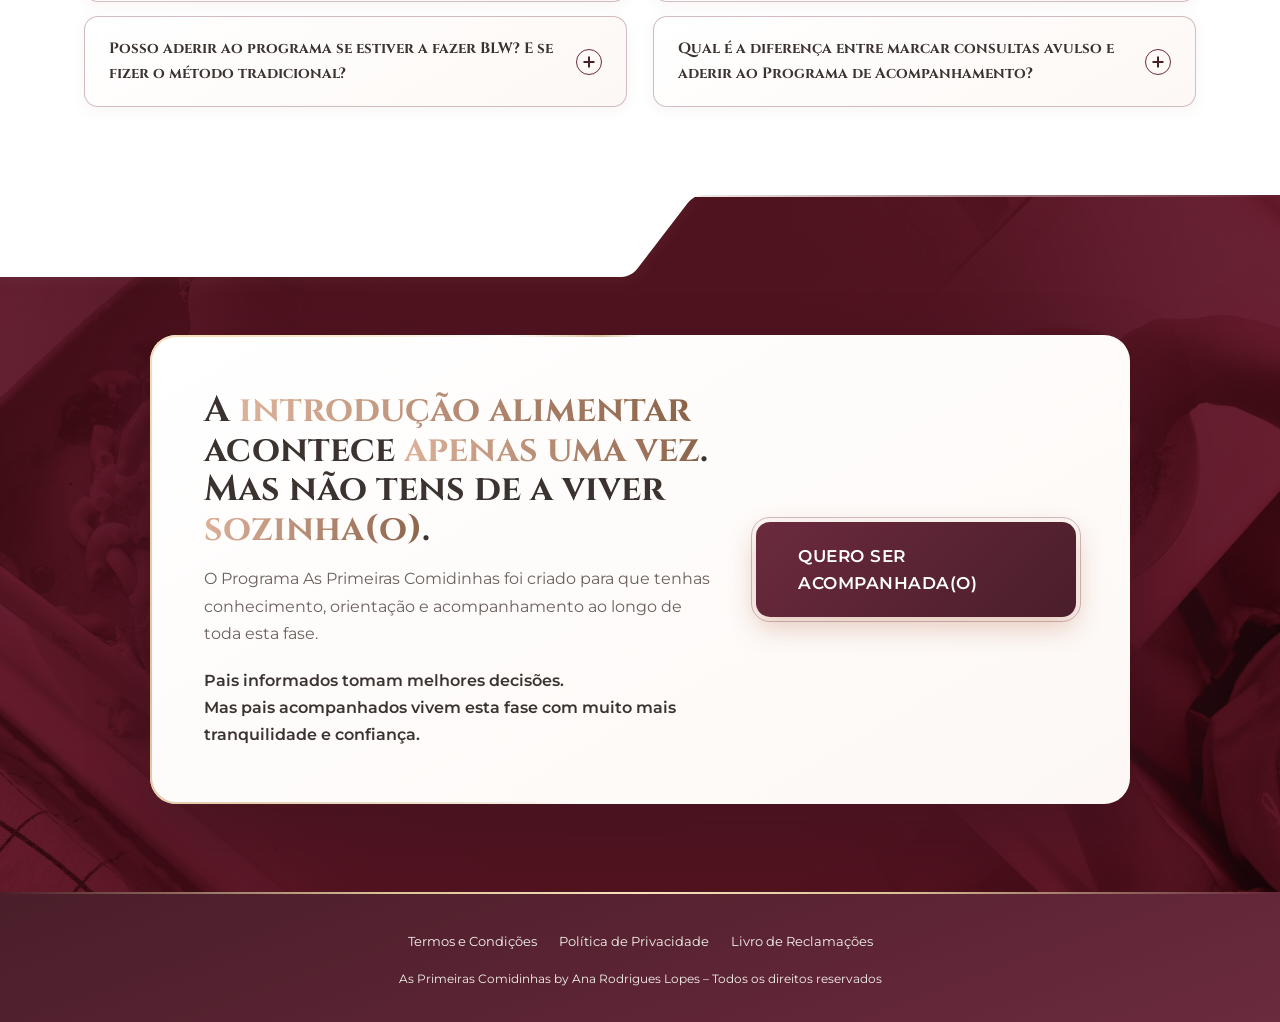
==== commit 1d01062a: "[cx] Replace Ana LP4 hero artwork" ====
--- a/index.html
+++ b/index.html
@@ -13,7 +13,7 @@
 <link rel="preconnect" href="https://fonts.googleapis.com">
 <link rel="preconnect" href="https://fonts.gstatic.com" crossorigin>
 <link href="https://fonts.googleapis.com/css2?family=Cinzel:wght@600;700&family=Montserrat:wght@300;400;500;600;700&display=swap" rel="stylesheet">
-<link rel="stylesheet" href="assets/style.css?v=r17u">
+<link rel="stylesheet" href="assets/style.css?v=r17v">
 
 </head>
 <body>
--- a/assets/style.css
+++ b/assets/style.css
@@ -1381,3 +1381,23 @@
 }
 .final-txt h2 .txt-grad{background-image:var(--grad-text-cobre);color:#8A6248}
 .plano-fecho .fecho-chave::after{background:linear-gradient(90deg,transparent,#DEB39C 0%,#8A6248 100%,transparent)}
+
+/* RODADA 17v — nova arte de fundo da primeira secção. */
+.hero{
+  background-color:#F8F4F1;
+  background-image:url("hero-prancheta12222.webp");
+  background-position:center center;
+  background-size:cover;
+  background-repeat:no-repeat;
+}
+.hero h1,.hero h1 .h1-l2{color:var(--ink)}
+.hero .sub,.hero .cta-mini li{color:var(--texto)}
+.hero .sub strong{color:var(--rosa-esc)}
+.hero .cta-mini svg{color:var(--rosa)}
+@media(max-width:600px){
+  .hero{
+    padding:64px 0 280px;
+    background-size:auto 40%;
+    background-position:78% bottom;
+  }
+}
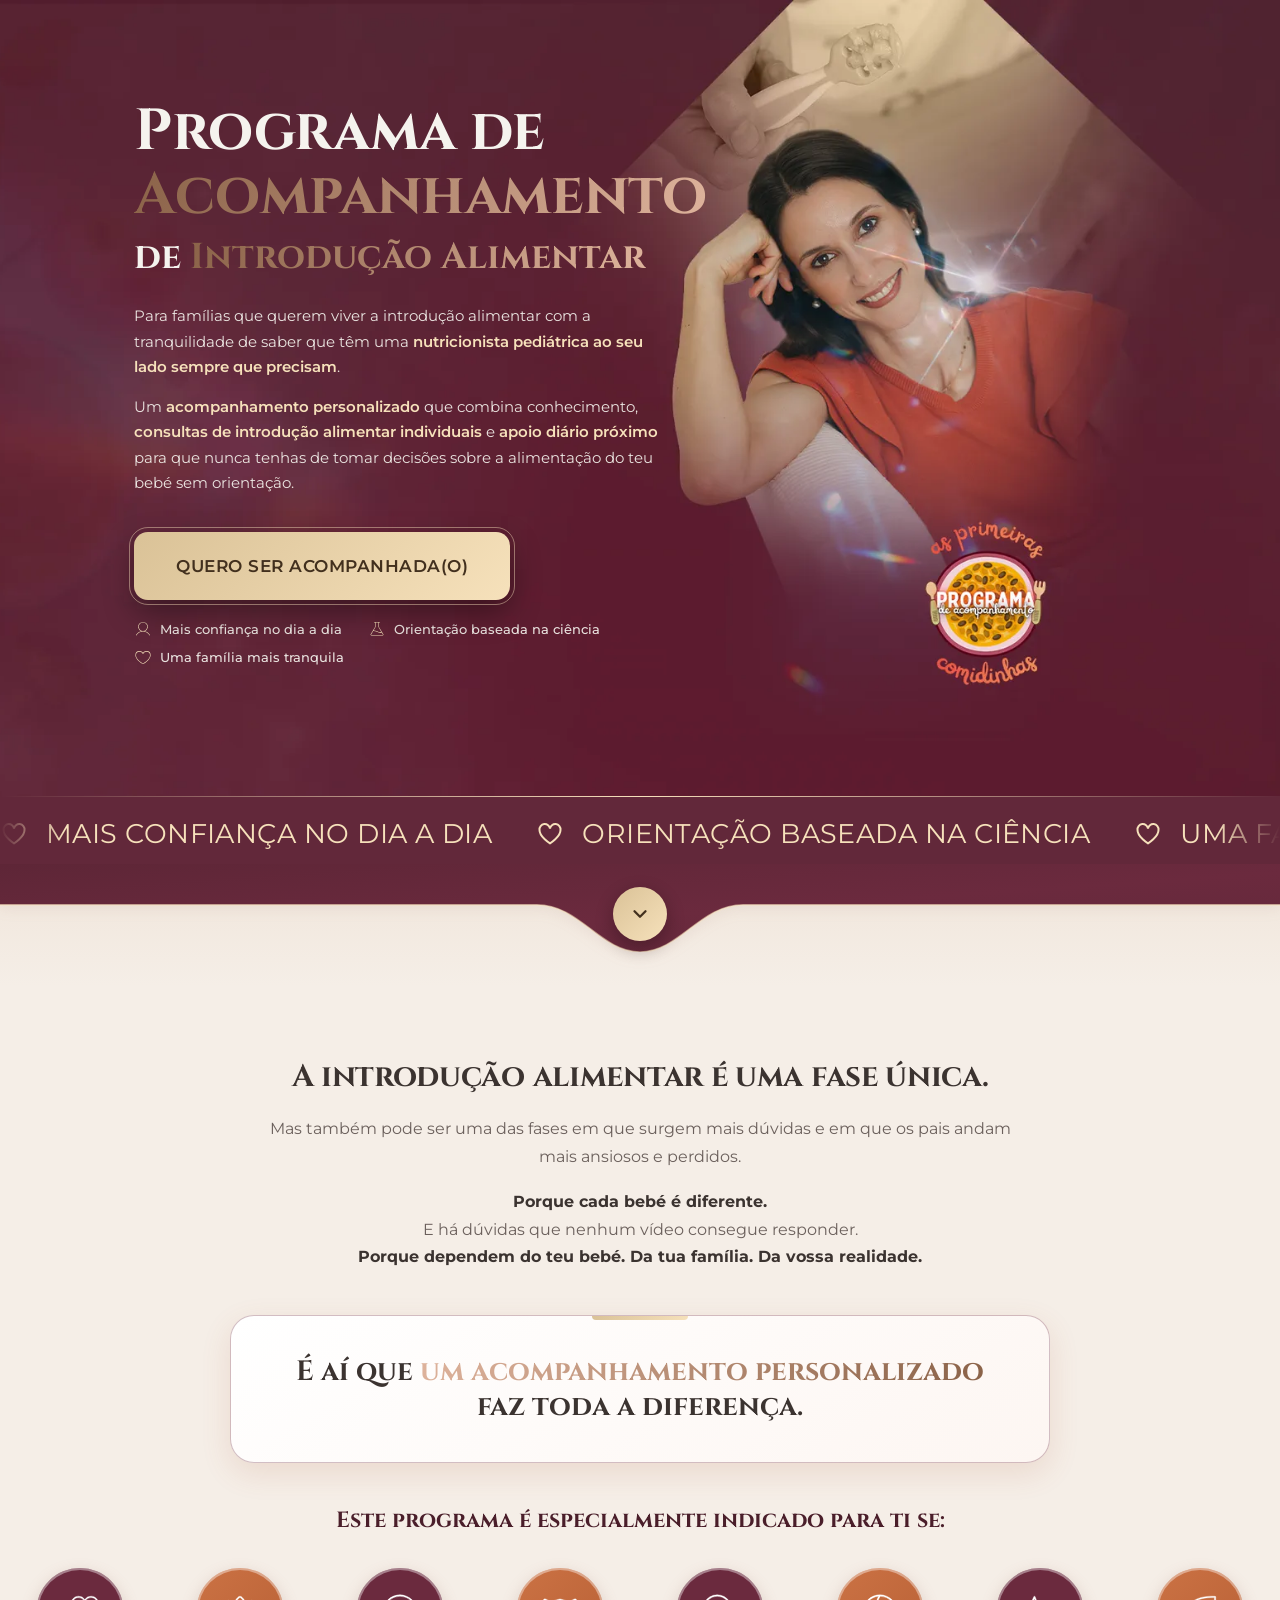
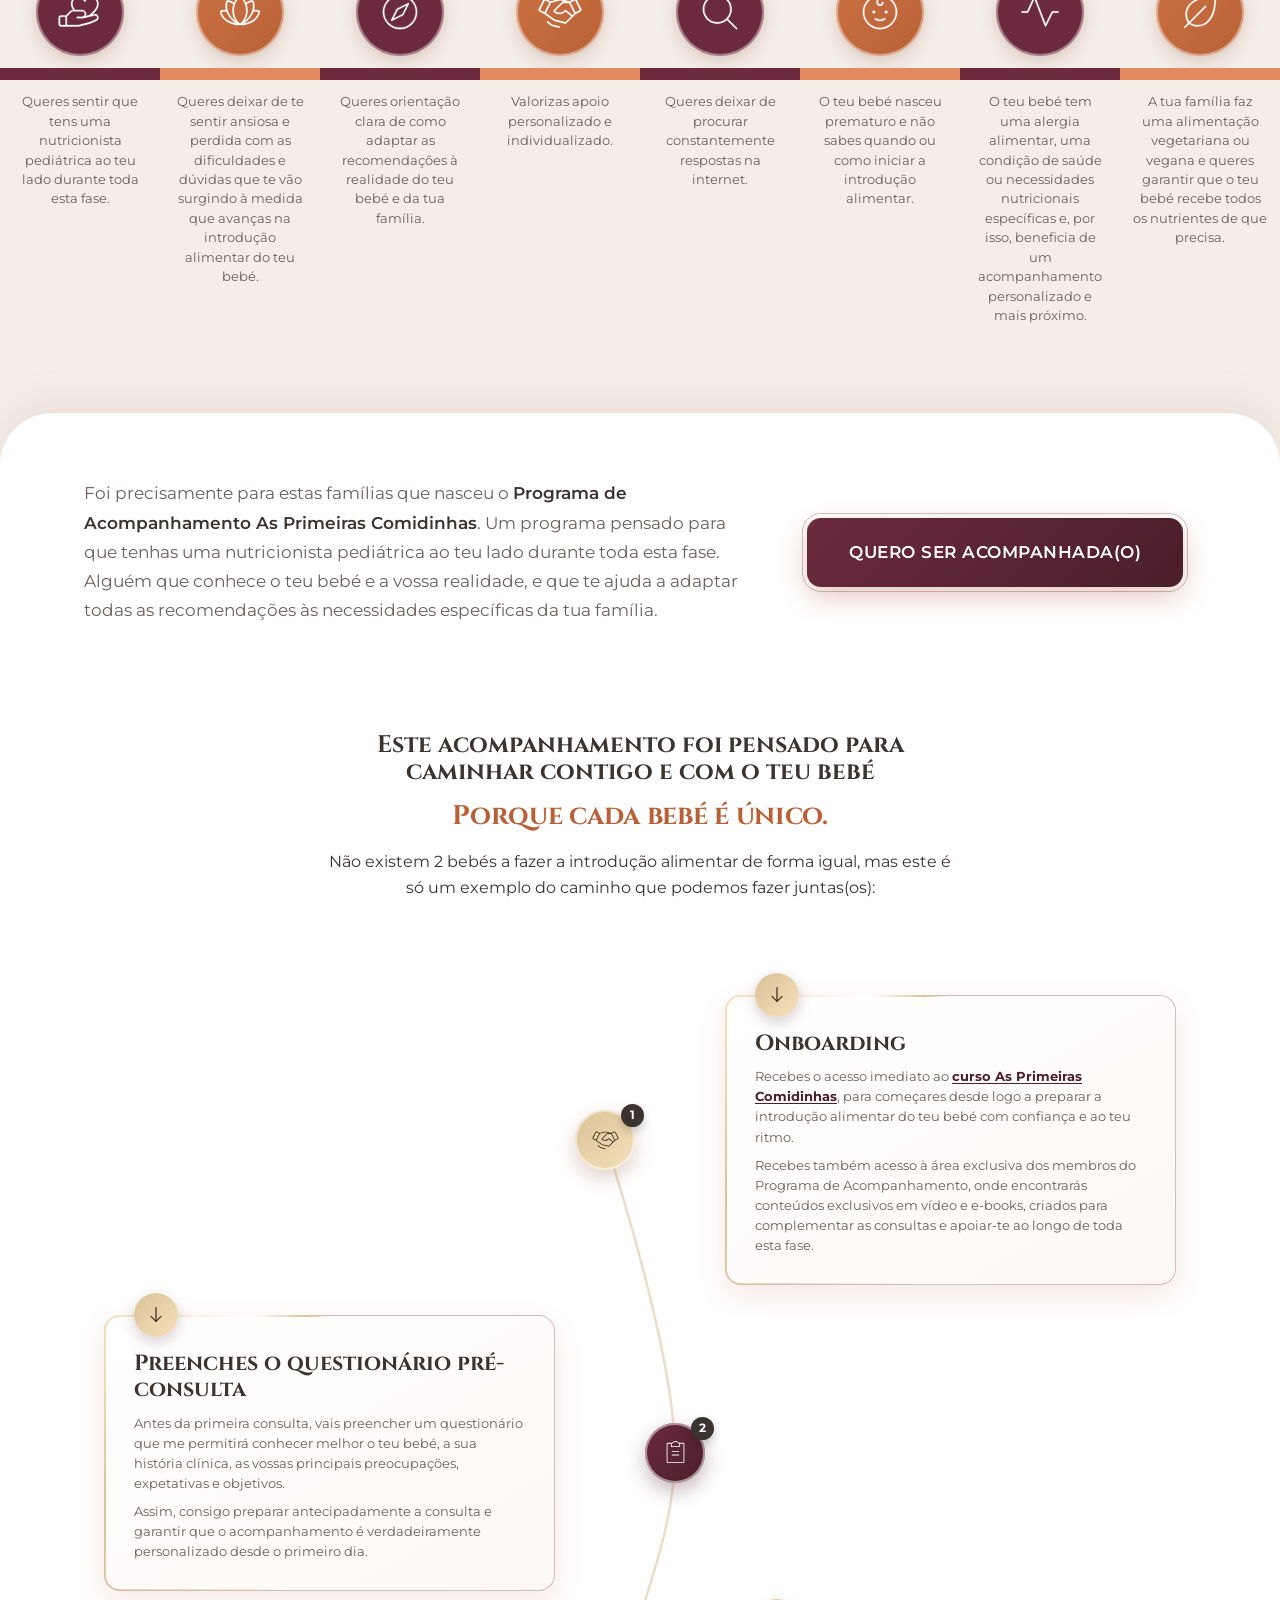
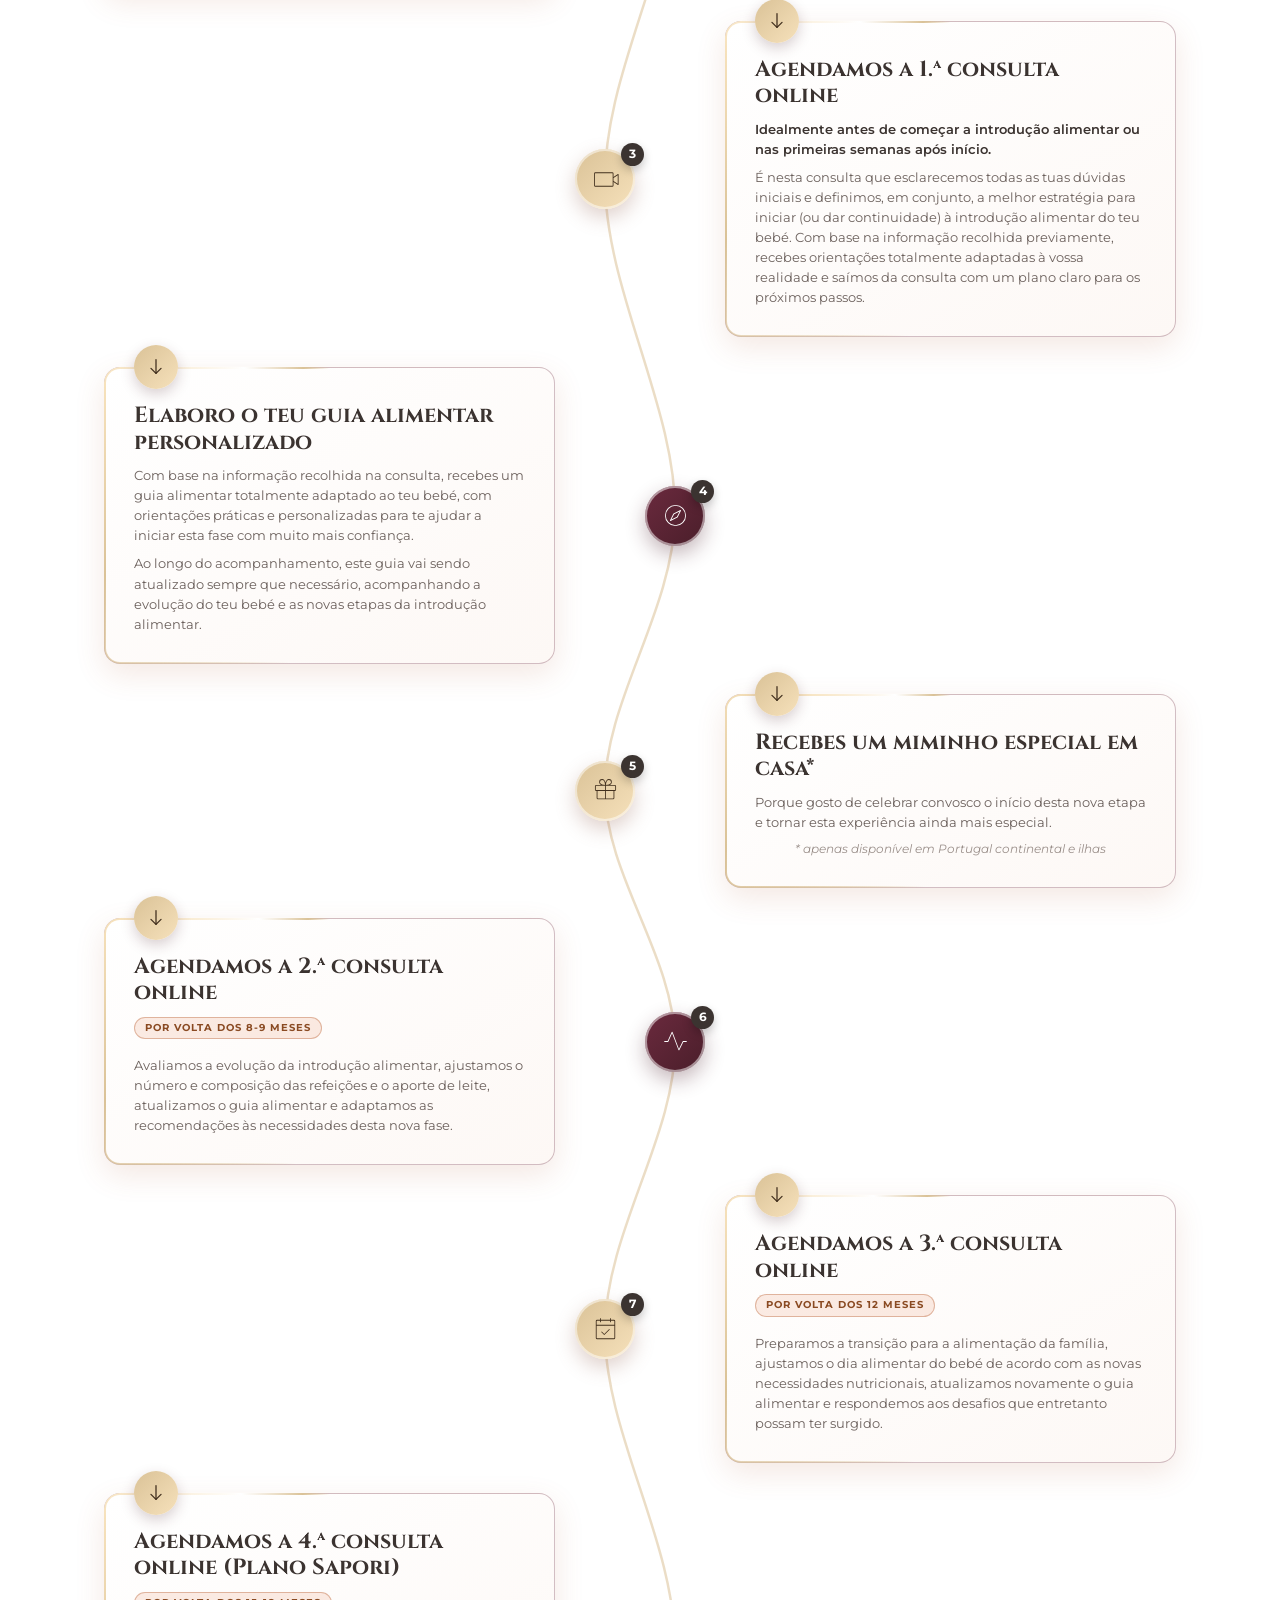
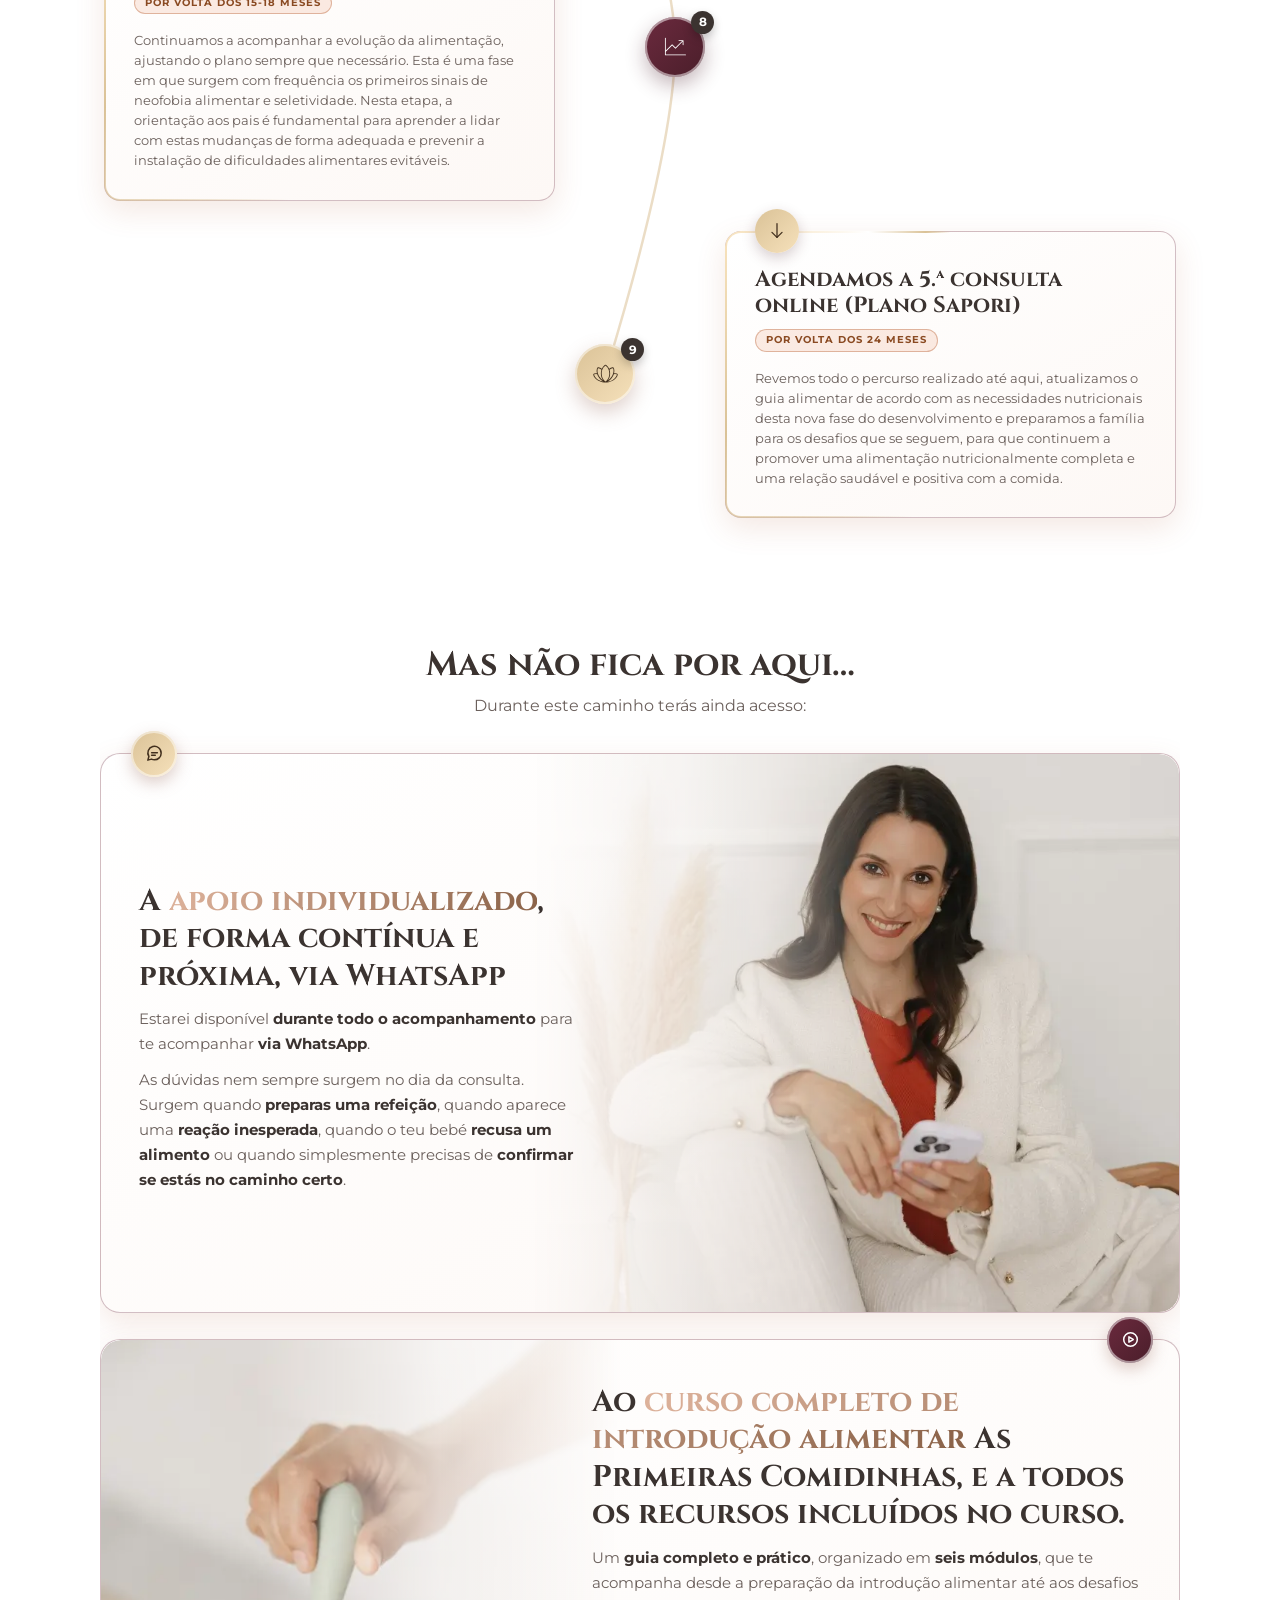
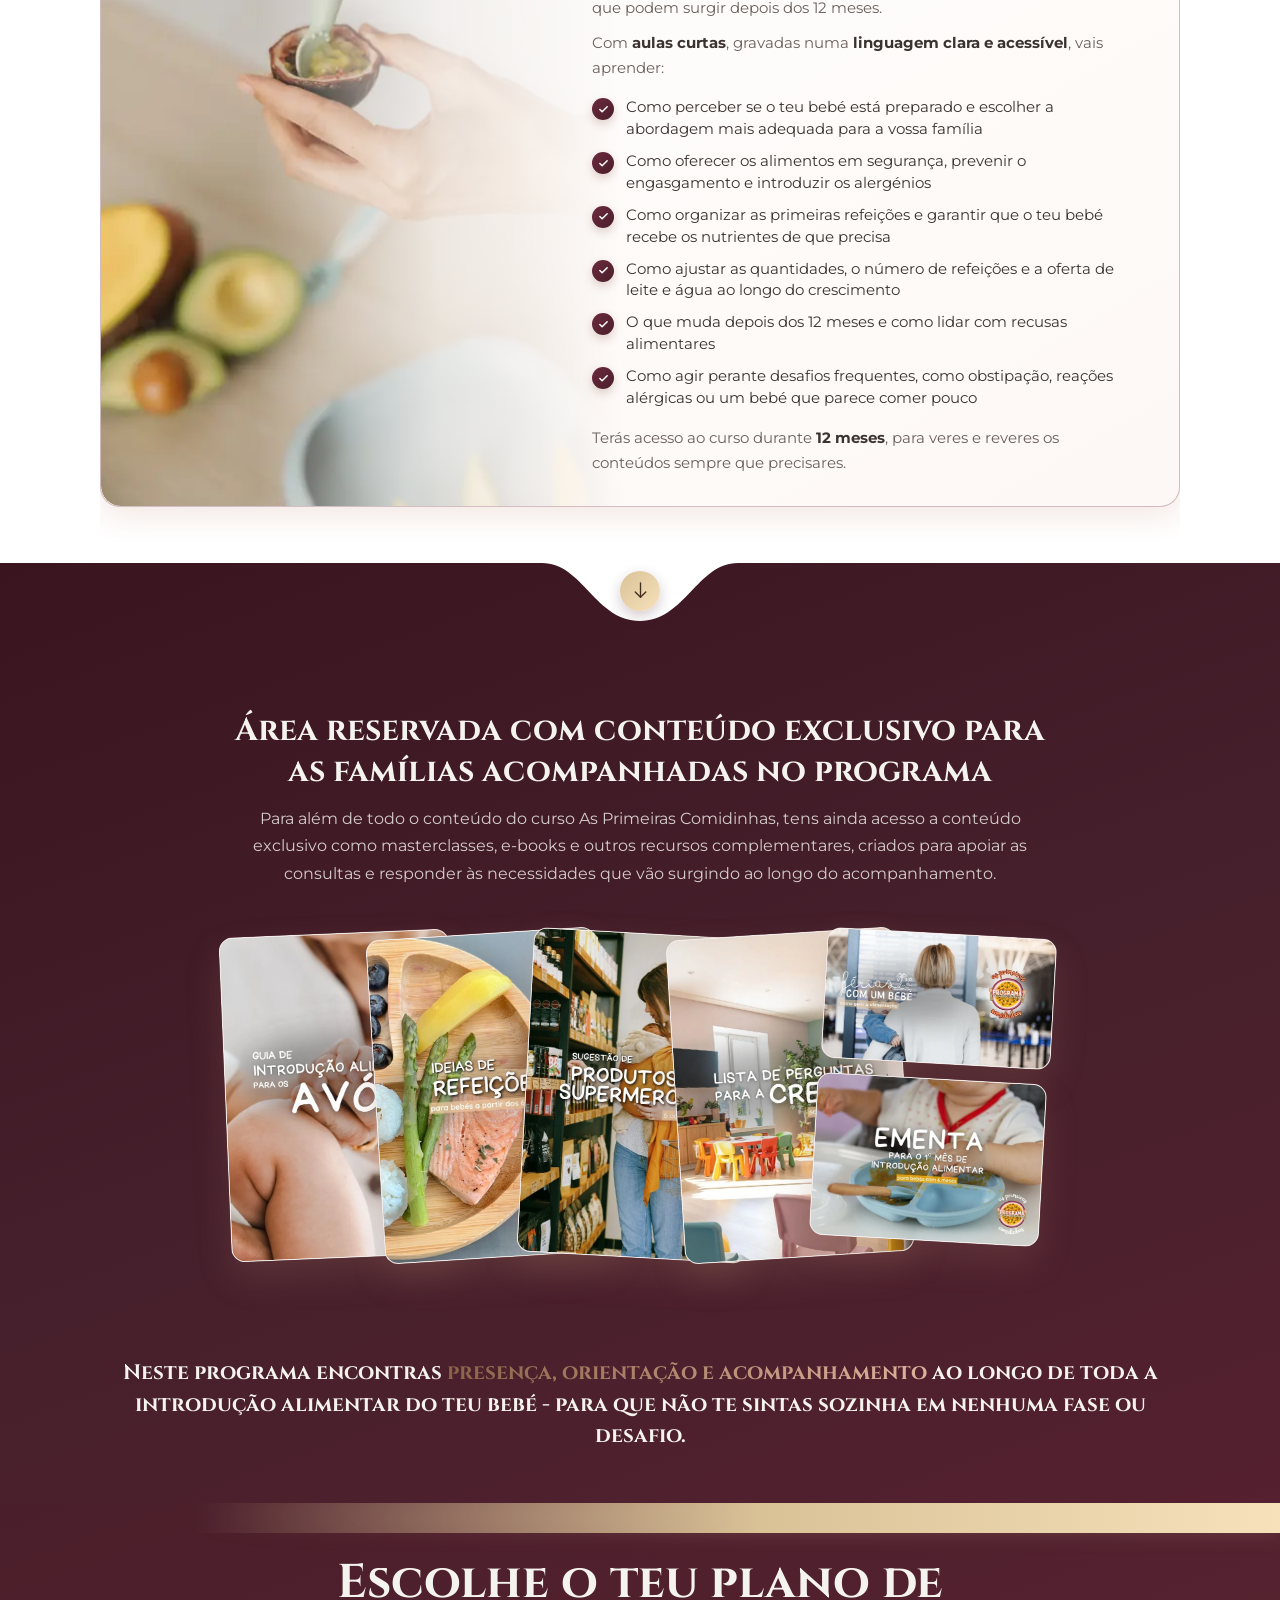
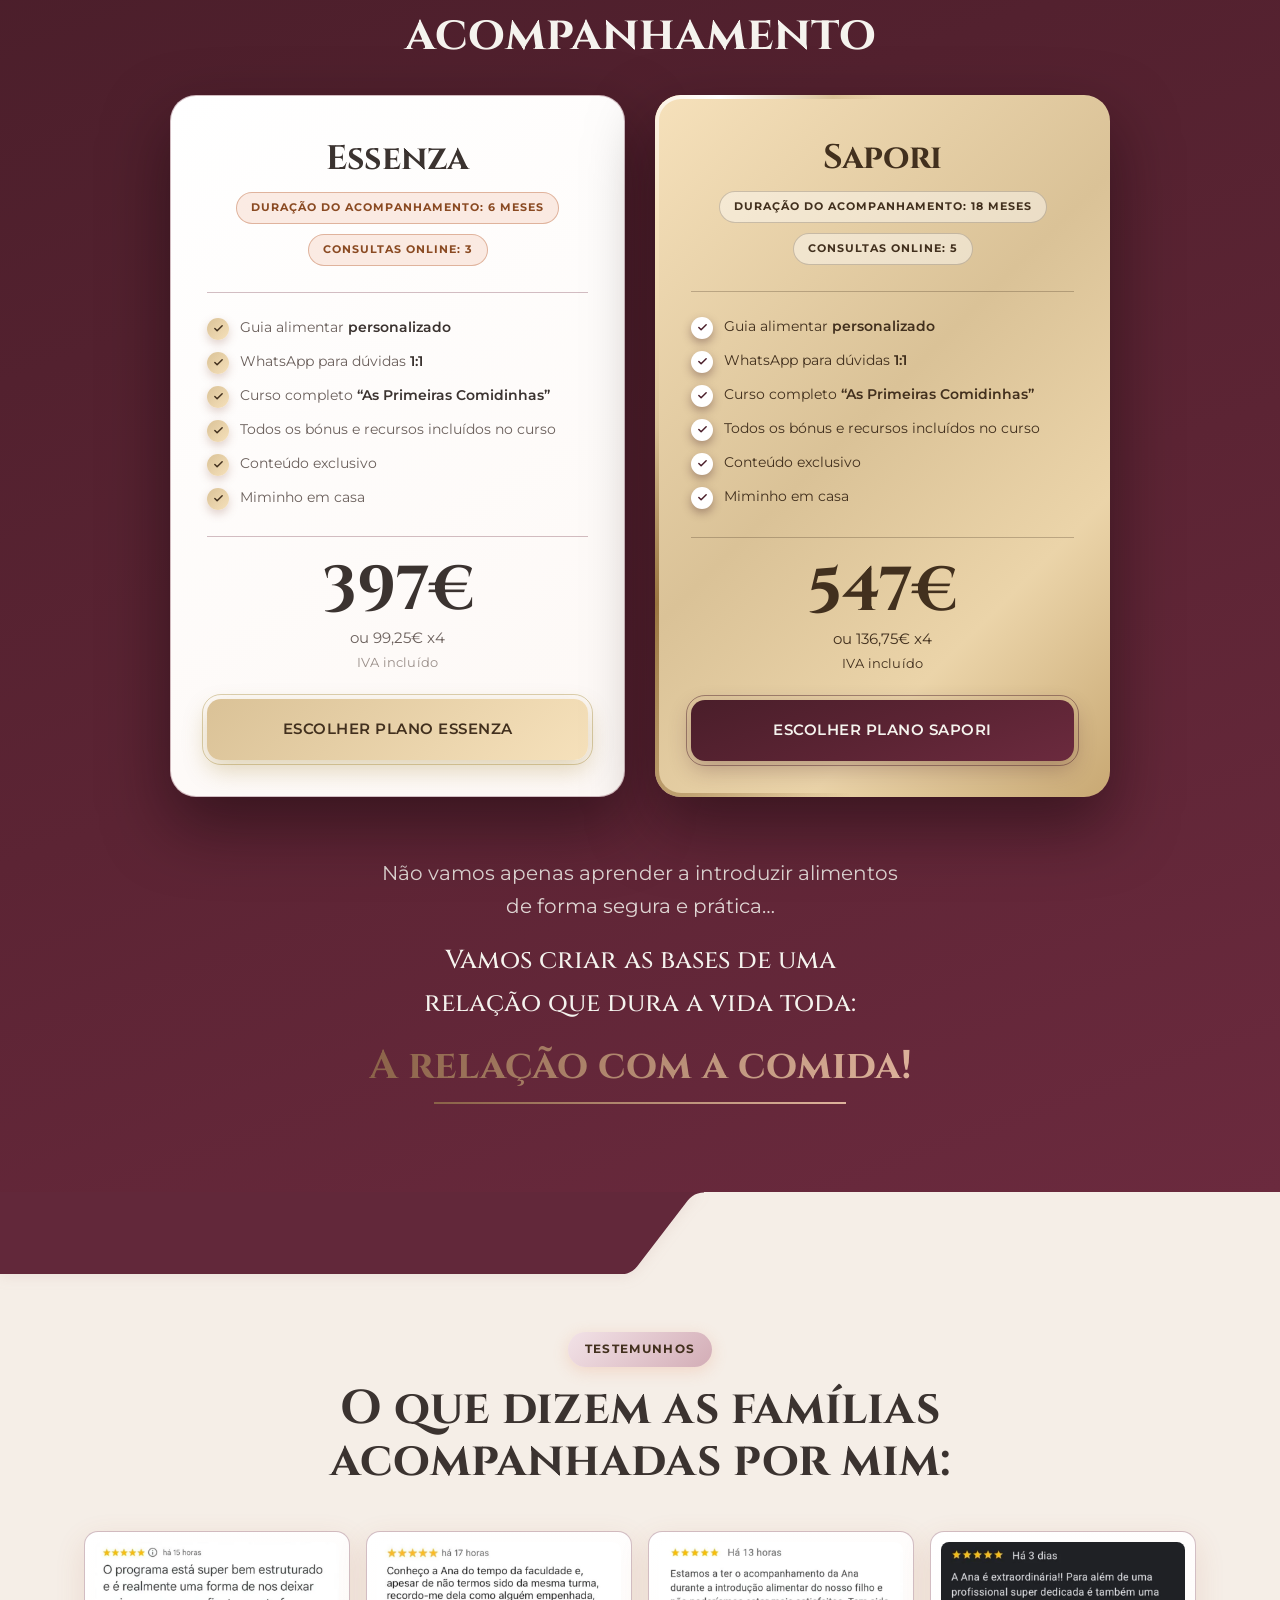
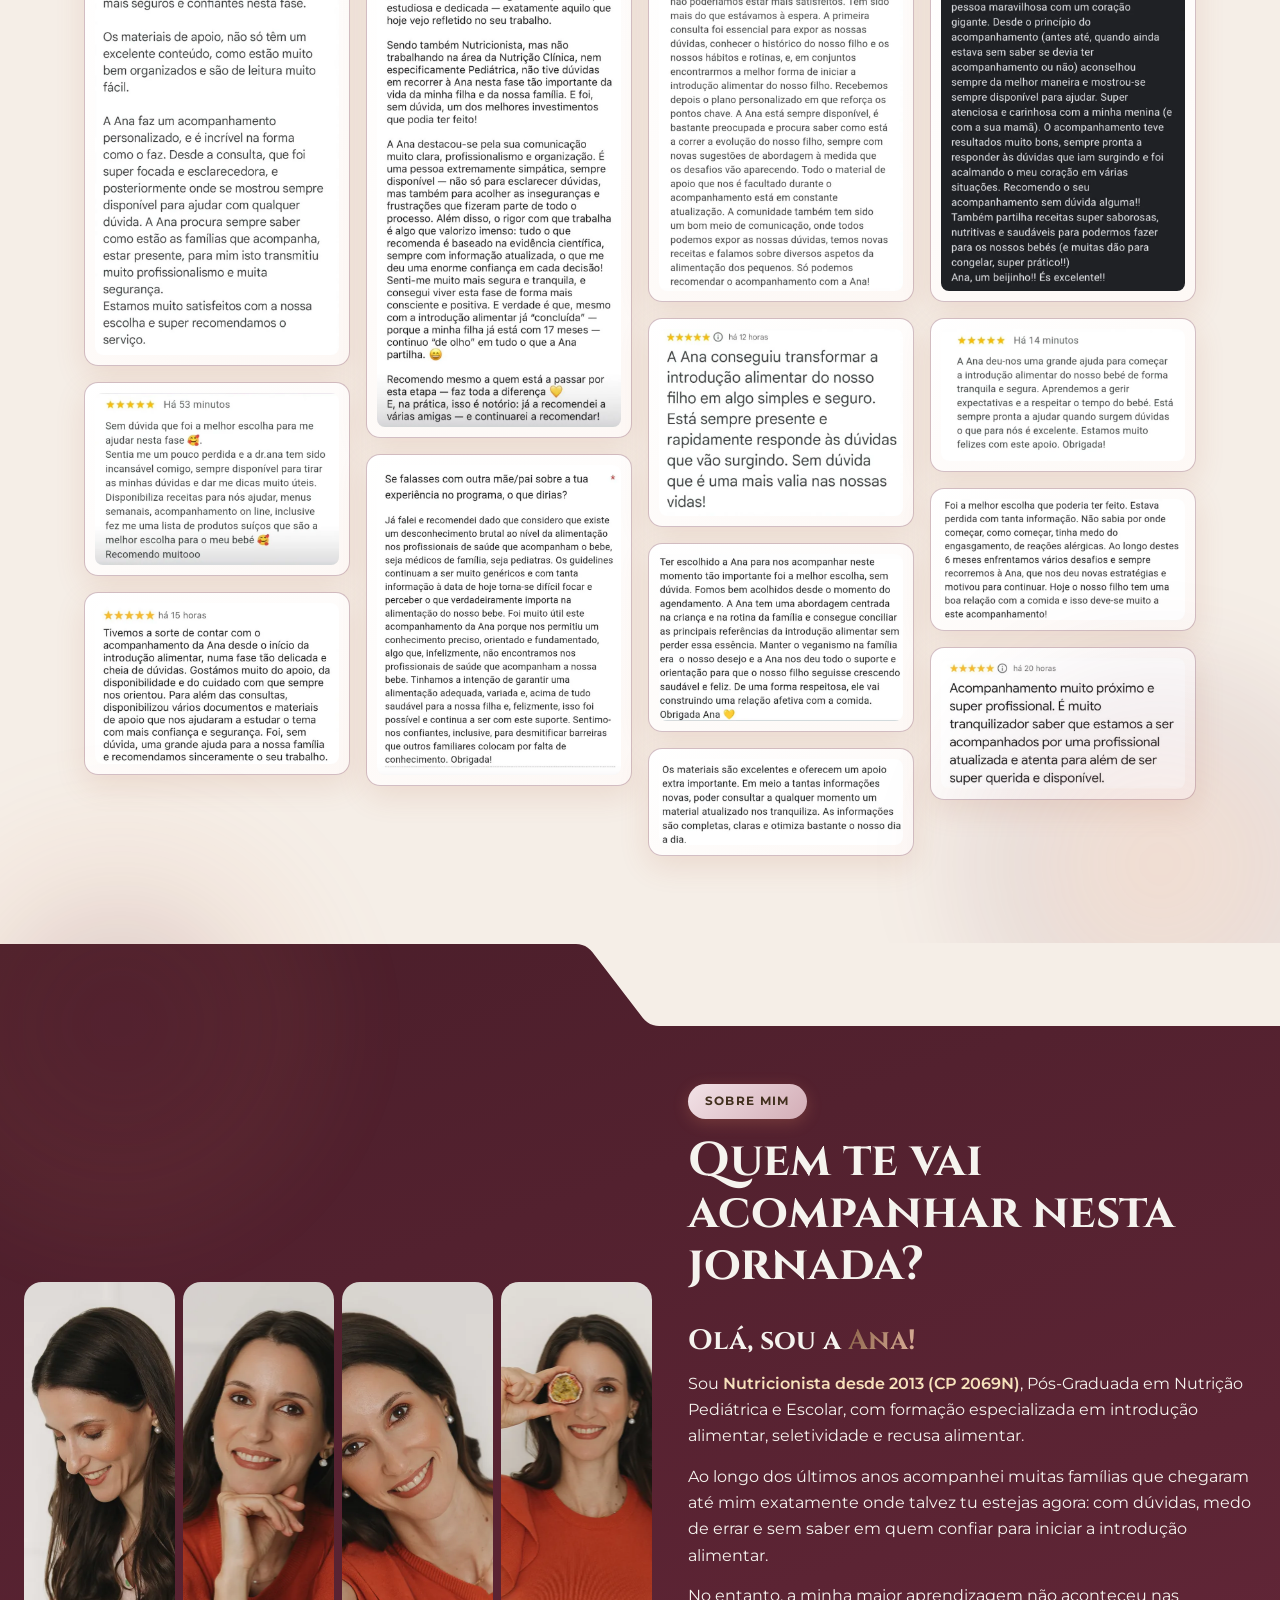
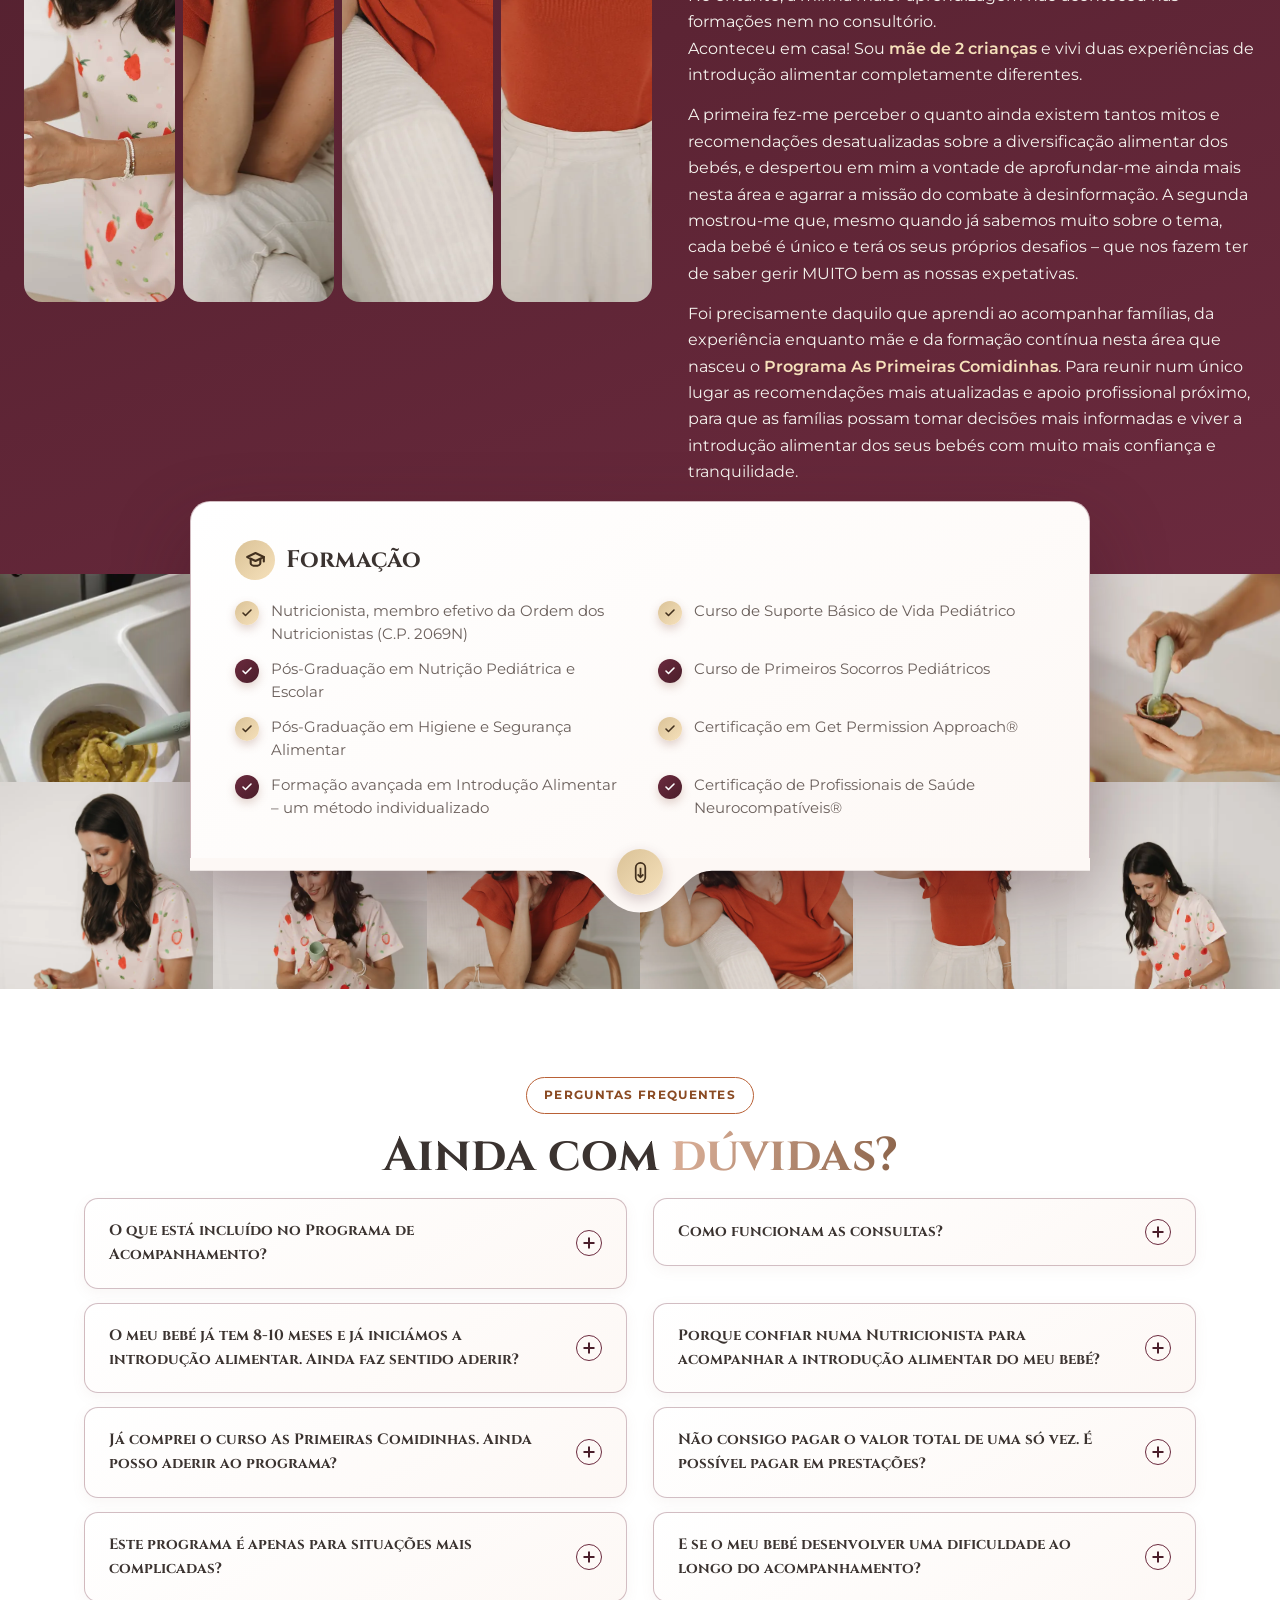
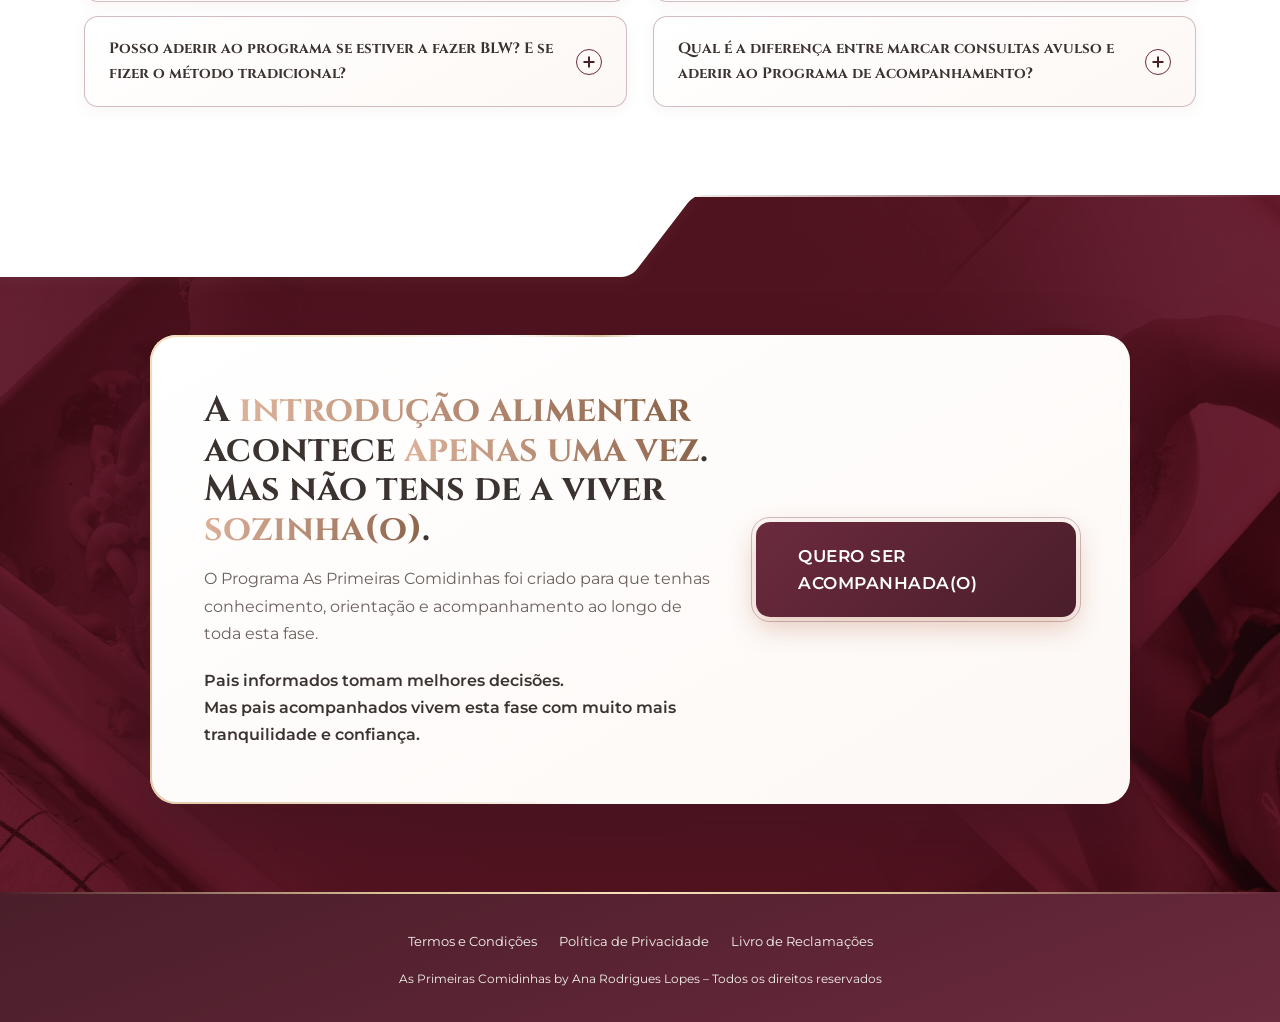
==== commit a734163c: "[cx] Use exact Prancheta 12222 hero" ====
--- a/index.html
+++ b/index.html
@@ -13,7 +13,7 @@
 <link rel="preconnect" href="https://fonts.googleapis.com">
 <link rel="preconnect" href="https://fonts.gstatic.com" crossorigin>
 <link href="https://fonts.googleapis.com/css2?family=Cinzel:wght@600;700&family=Montserrat:wght@300;400;500;600;700&display=swap" rel="stylesheet">
-<link rel="stylesheet" href="assets/style.css?v=r17v">
+<link rel="stylesheet" href="assets/style.css?v=r17w">
 
 </head>
 <body>
--- a/assets/style.css
+++ b/assets/style.css
@@ -1361,6 +1361,7 @@
 /* RODADA 17t — degradê rosé/cobre com contraste reforçado. */
 :root{
   --grad-text-cobre:linear-gradient(108deg,#DEB39C 0%,#8A6248 100%);
+  --grad-text-cobre-inverso:linear-gradient(108deg,#8A6248 0%,#DEB39C 100%);
 }
 .txt-grad,.tg-col .tg-fecho strong{
   background-image:var(--grad-text-cobre);
@@ -1373,31 +1374,31 @@
 .area-faixa .func-fecho .txt-grad,
 .plano-fecho .fecho-chave,
 .sec-sobre .txt-grad{
-  background-image:var(--grad-text-cobre);
+  background-image:var(--grad-text-cobre-inverso);
   background-clip:text;
   -webkit-background-clip:text;
   -webkit-text-fill-color:transparent;
   color:#DEB39C;
 }
 .final-txt h2 .txt-grad{background-image:var(--grad-text-cobre);color:#8A6248}
-.plano-fecho .fecho-chave::after{background:linear-gradient(90deg,transparent,#DEB39C 0%,#8A6248 100%,transparent)}
+.plano-fecho .fecho-chave::after{background:linear-gradient(90deg,transparent,#8A6248 0%,#DEB39C 100%,transparent)}
 
 /* RODADA 17v — nova arte de fundo da primeira secção. */
 .hero{
-  background-color:#F8F4F1;
+  background-color:var(--vinho);
   background-image:url("hero-prancheta12222.webp");
   background-position:center center;
   background-size:cover;
   background-repeat:no-repeat;
 }
-.hero h1,.hero h1 .h1-l2{color:var(--ink)}
-.hero .sub,.hero .cta-mini li{color:var(--texto)}
-.hero .sub strong{color:var(--rosa-esc)}
-.hero .cta-mini svg{color:var(--rosa)}
+.hero h1,.hero h1 .h1-l2{color:var(--claro)}
+.hero .sub,.hero .cta-mini li{color:rgba(245,243,238,.92)}
+.hero .sub strong{color:var(--gold-claro)}
+.hero .cta-mini svg{color:var(--gold-claro)}
 @media(max-width:600px){
   .hero{
-    padding:64px 0 280px;
-    background-size:auto 40%;
-    background-position:78% bottom;
+    padding:64px 0;
+    background-size:cover;
+    background-position:center center;
   }
 }
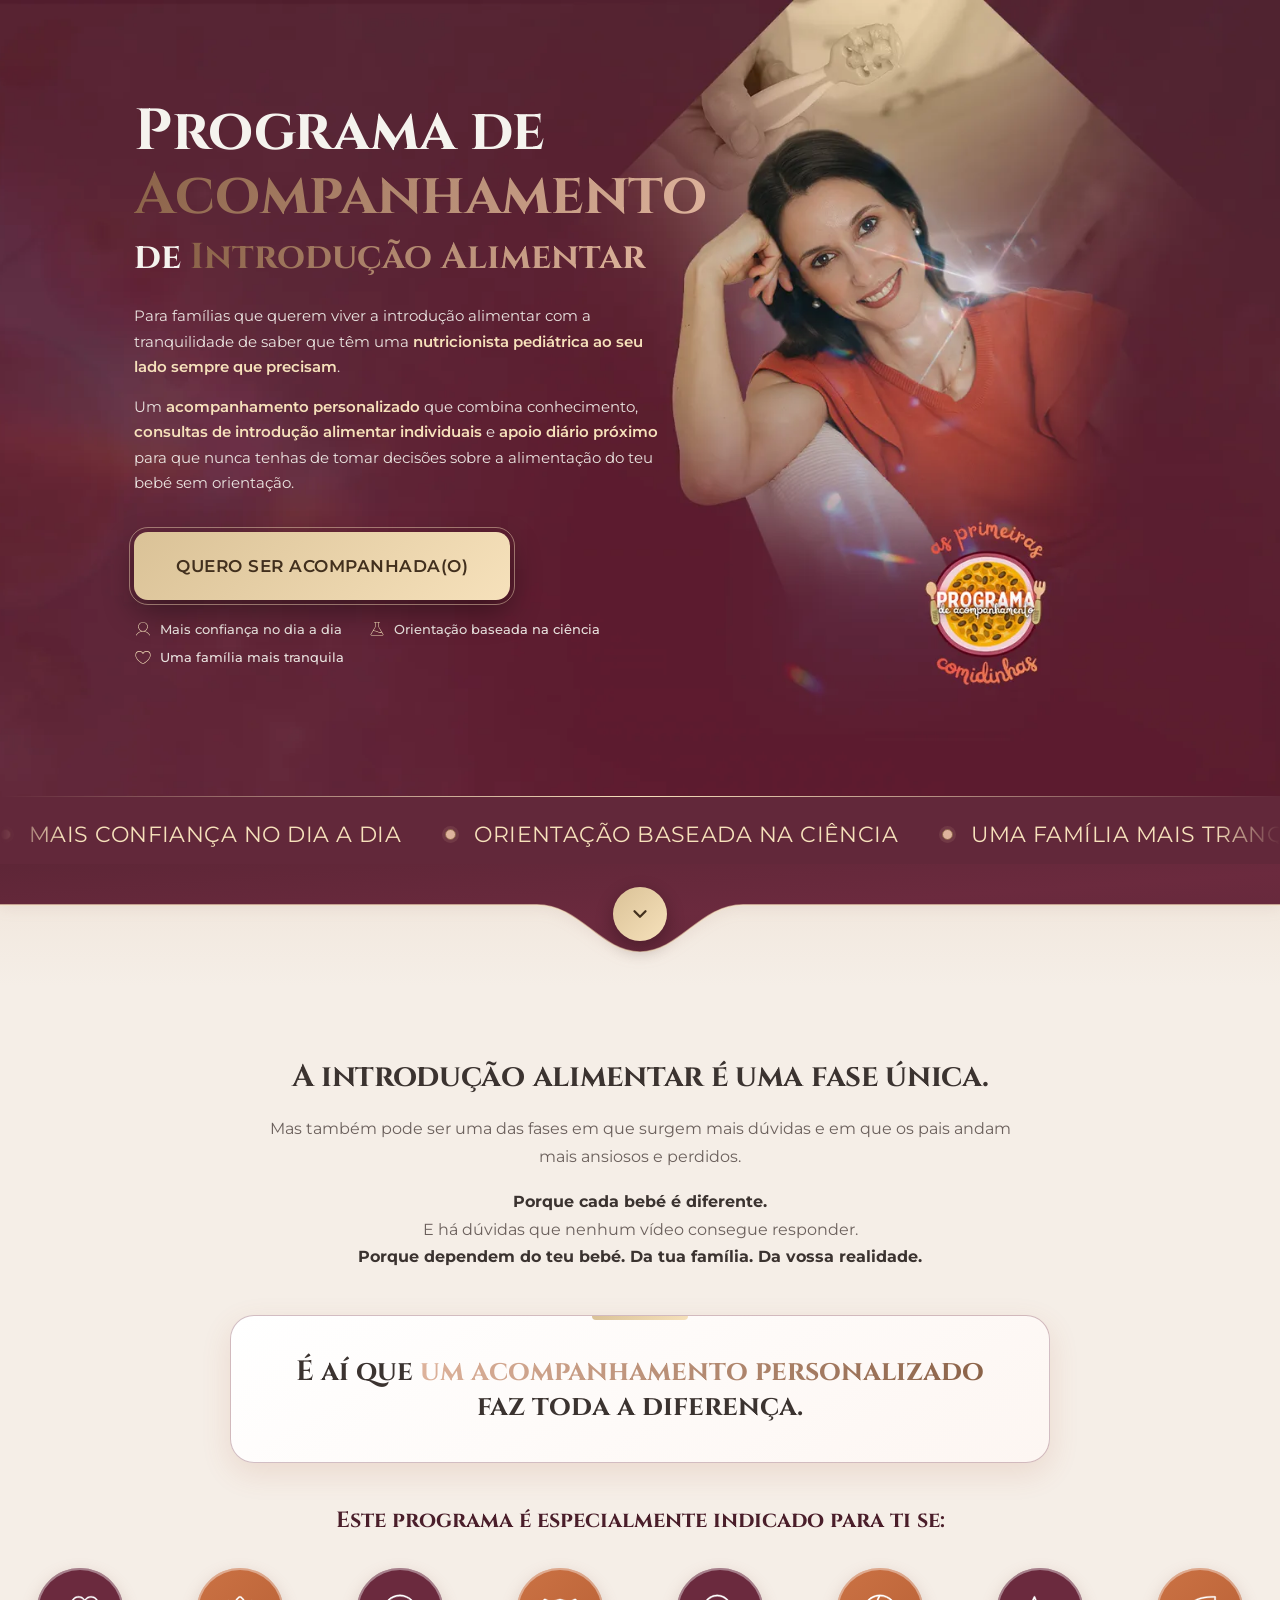
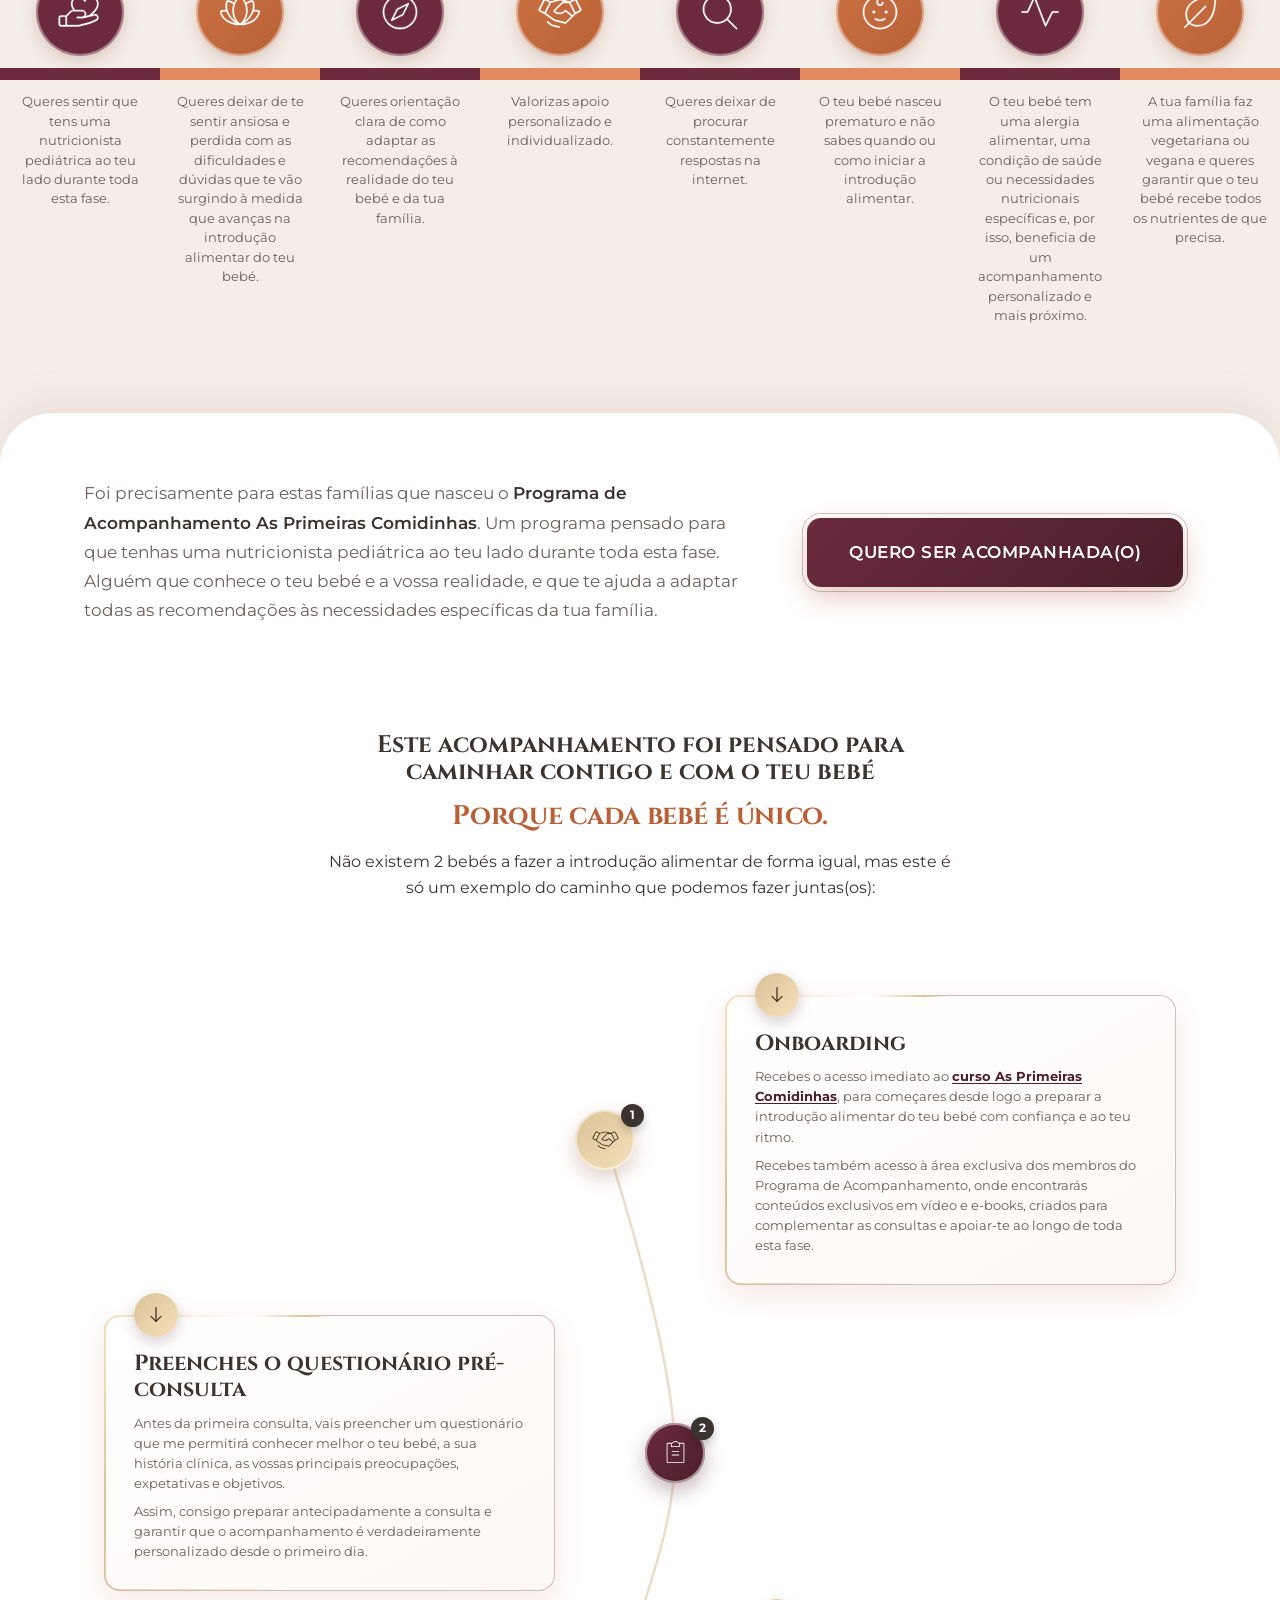
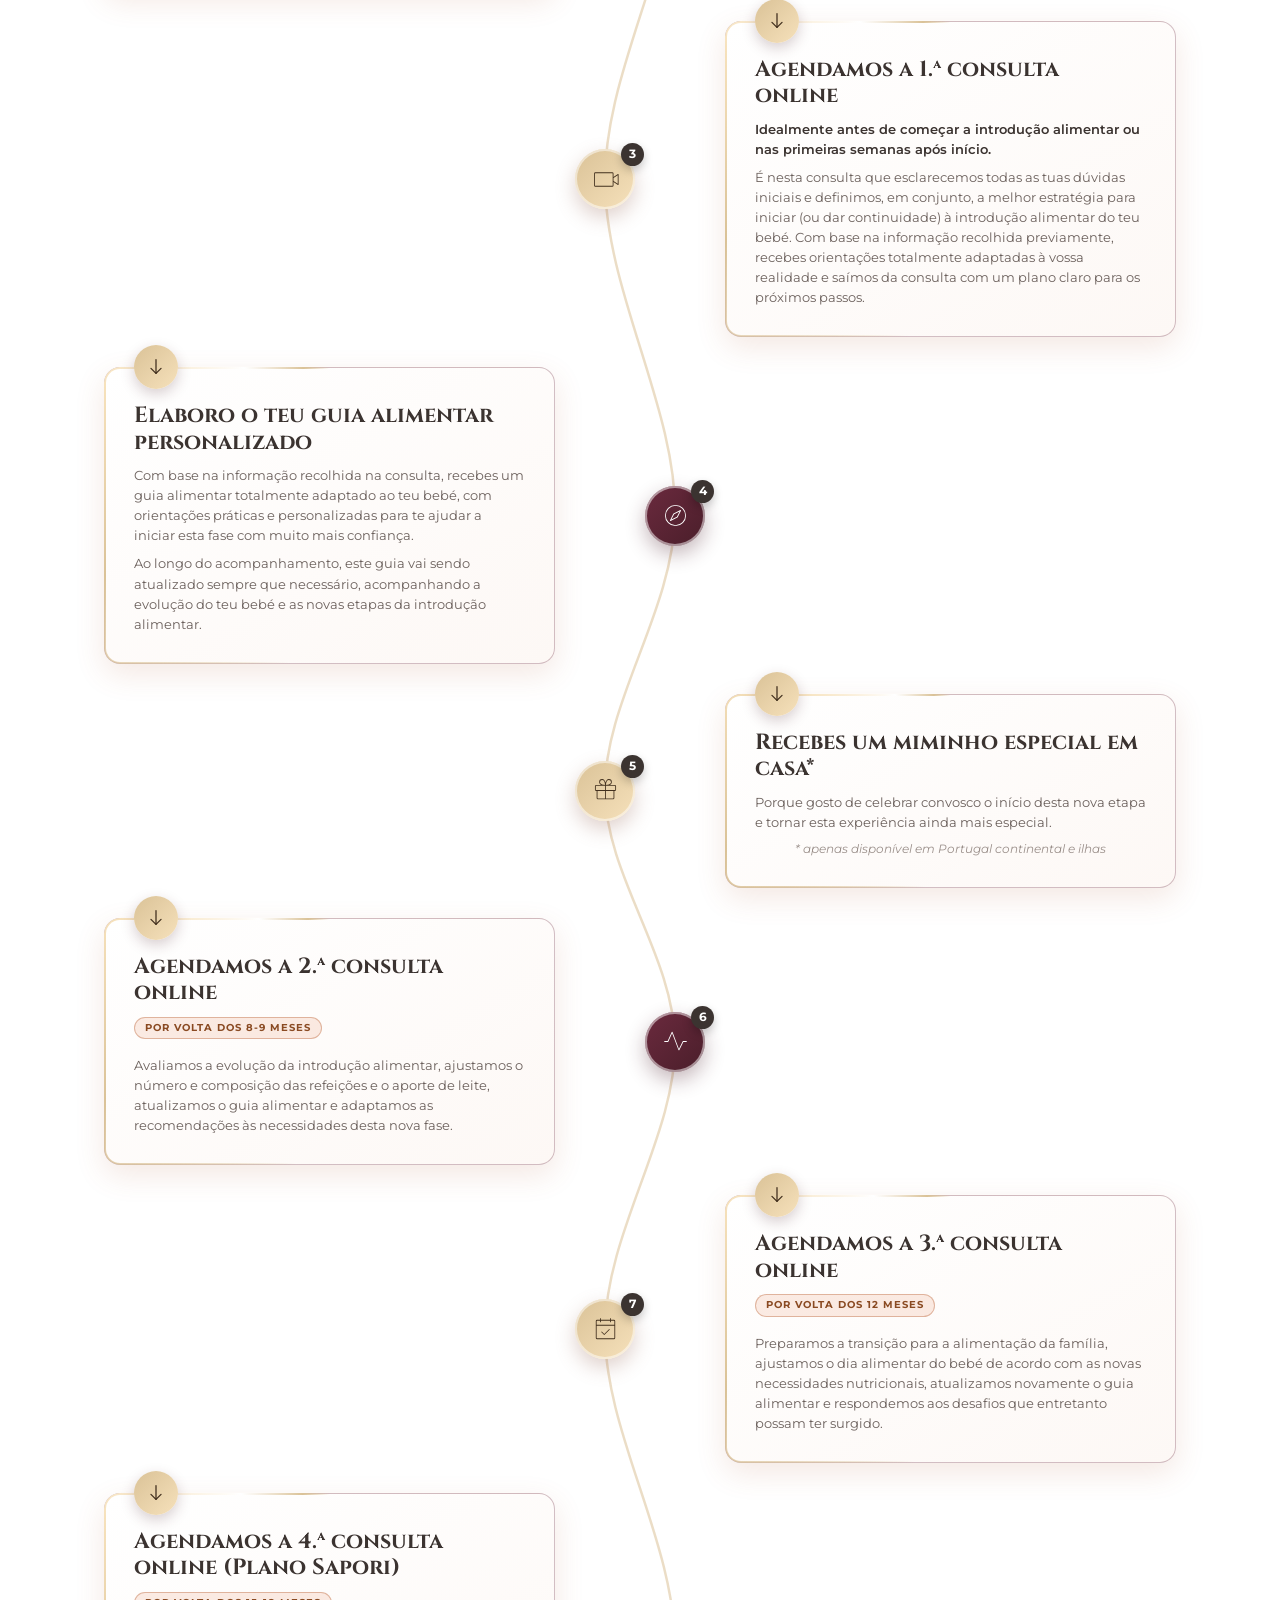
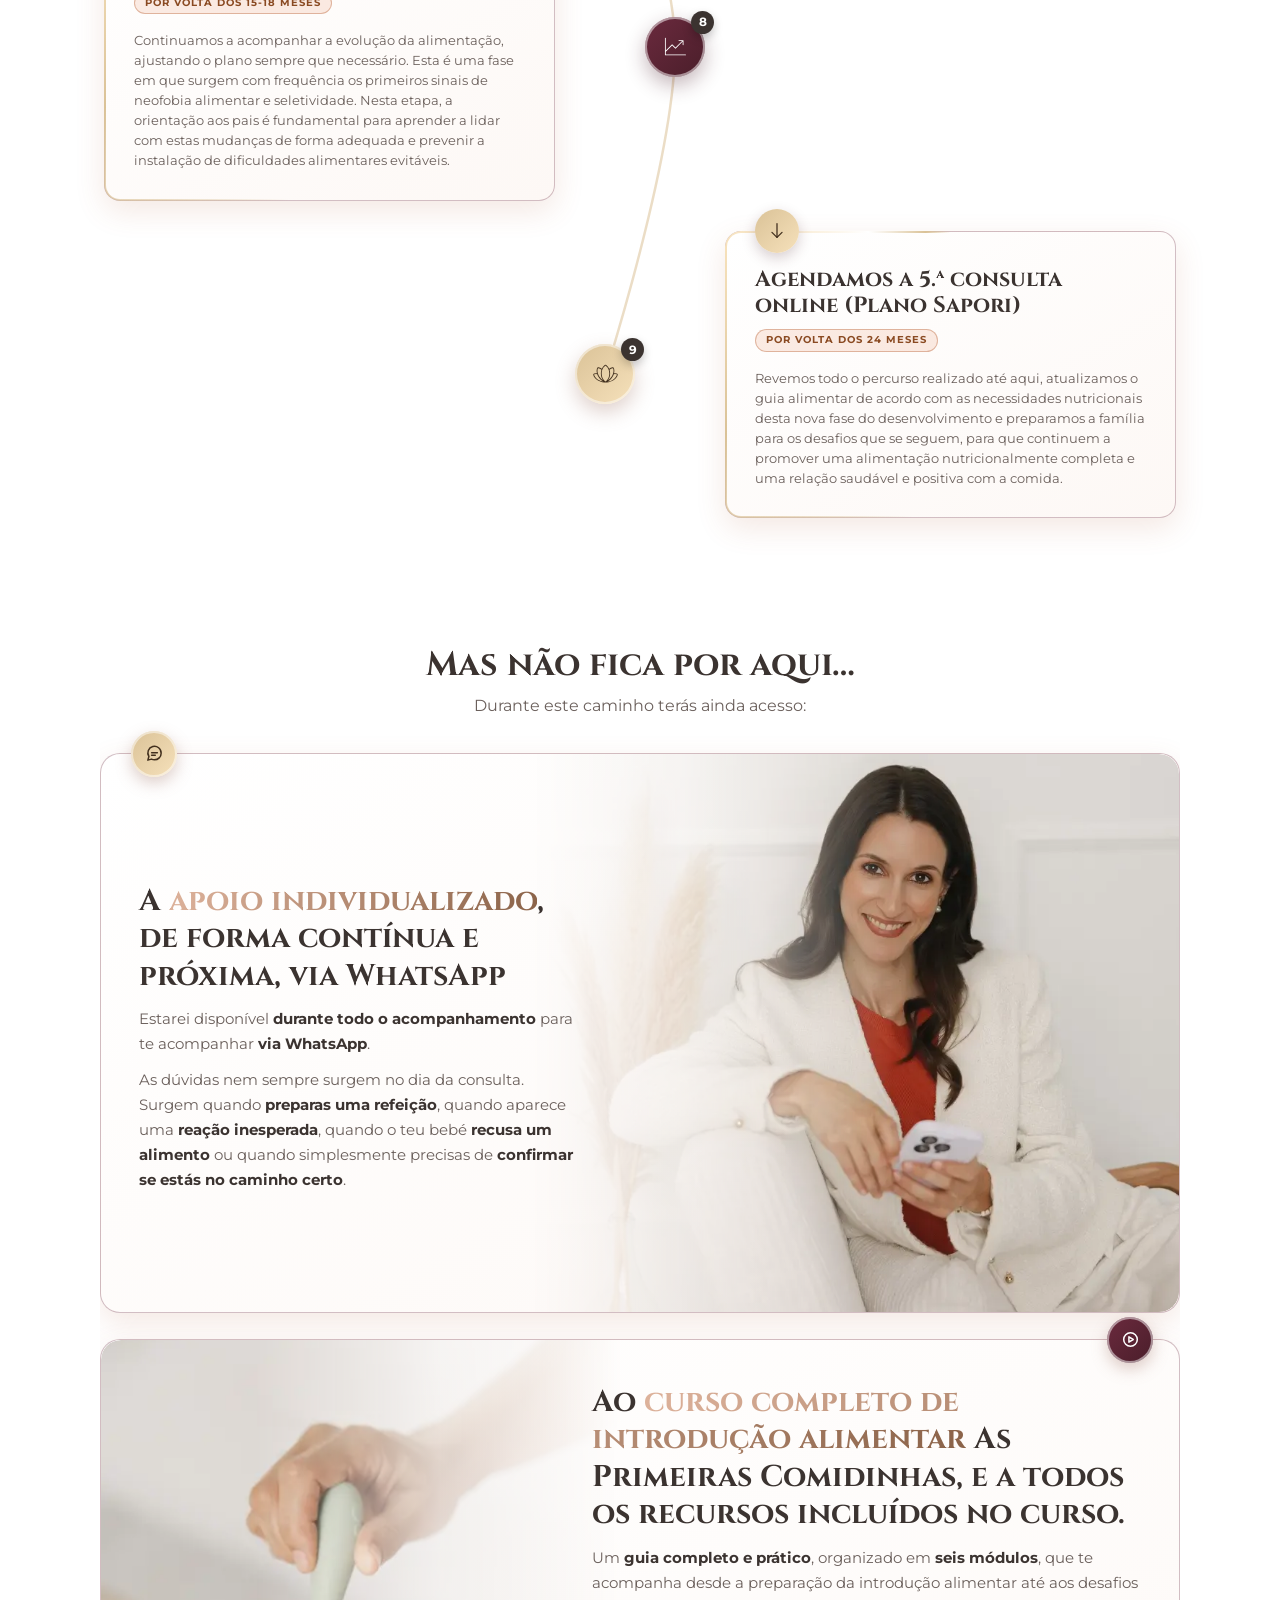
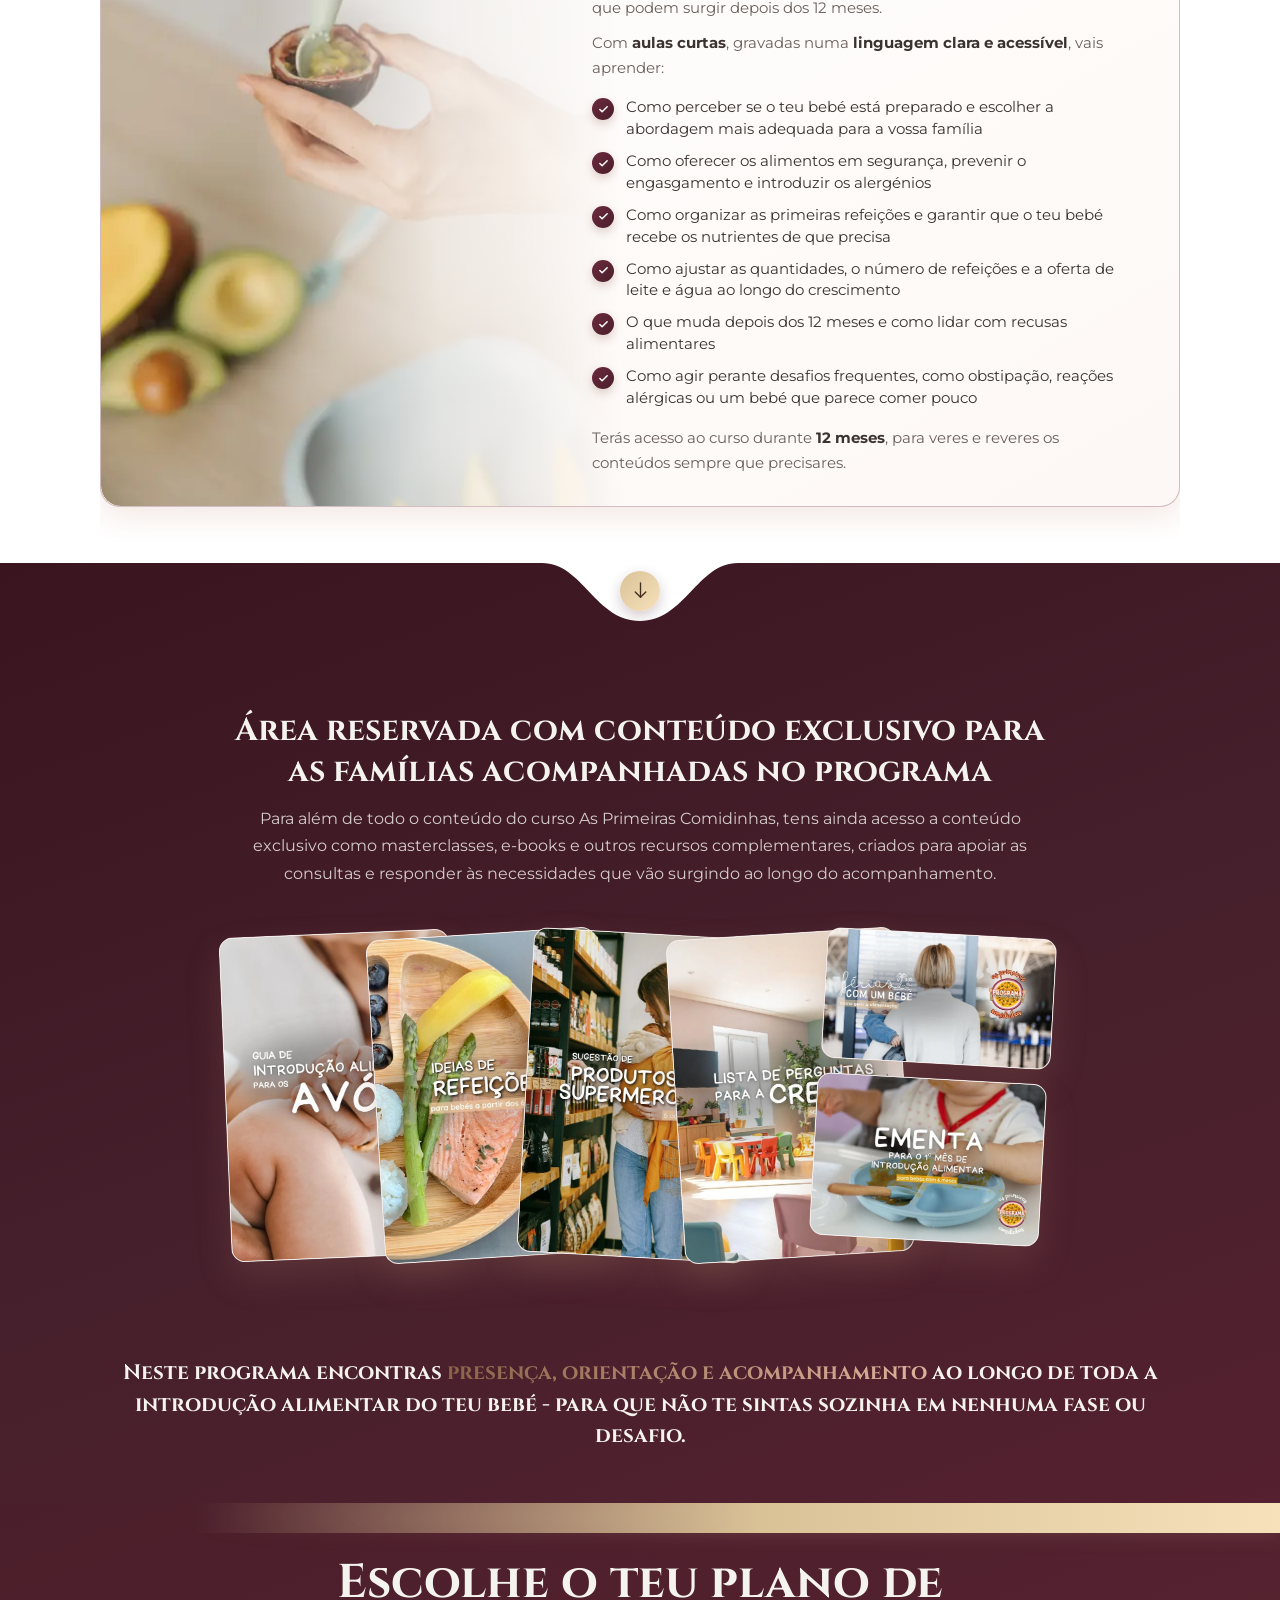
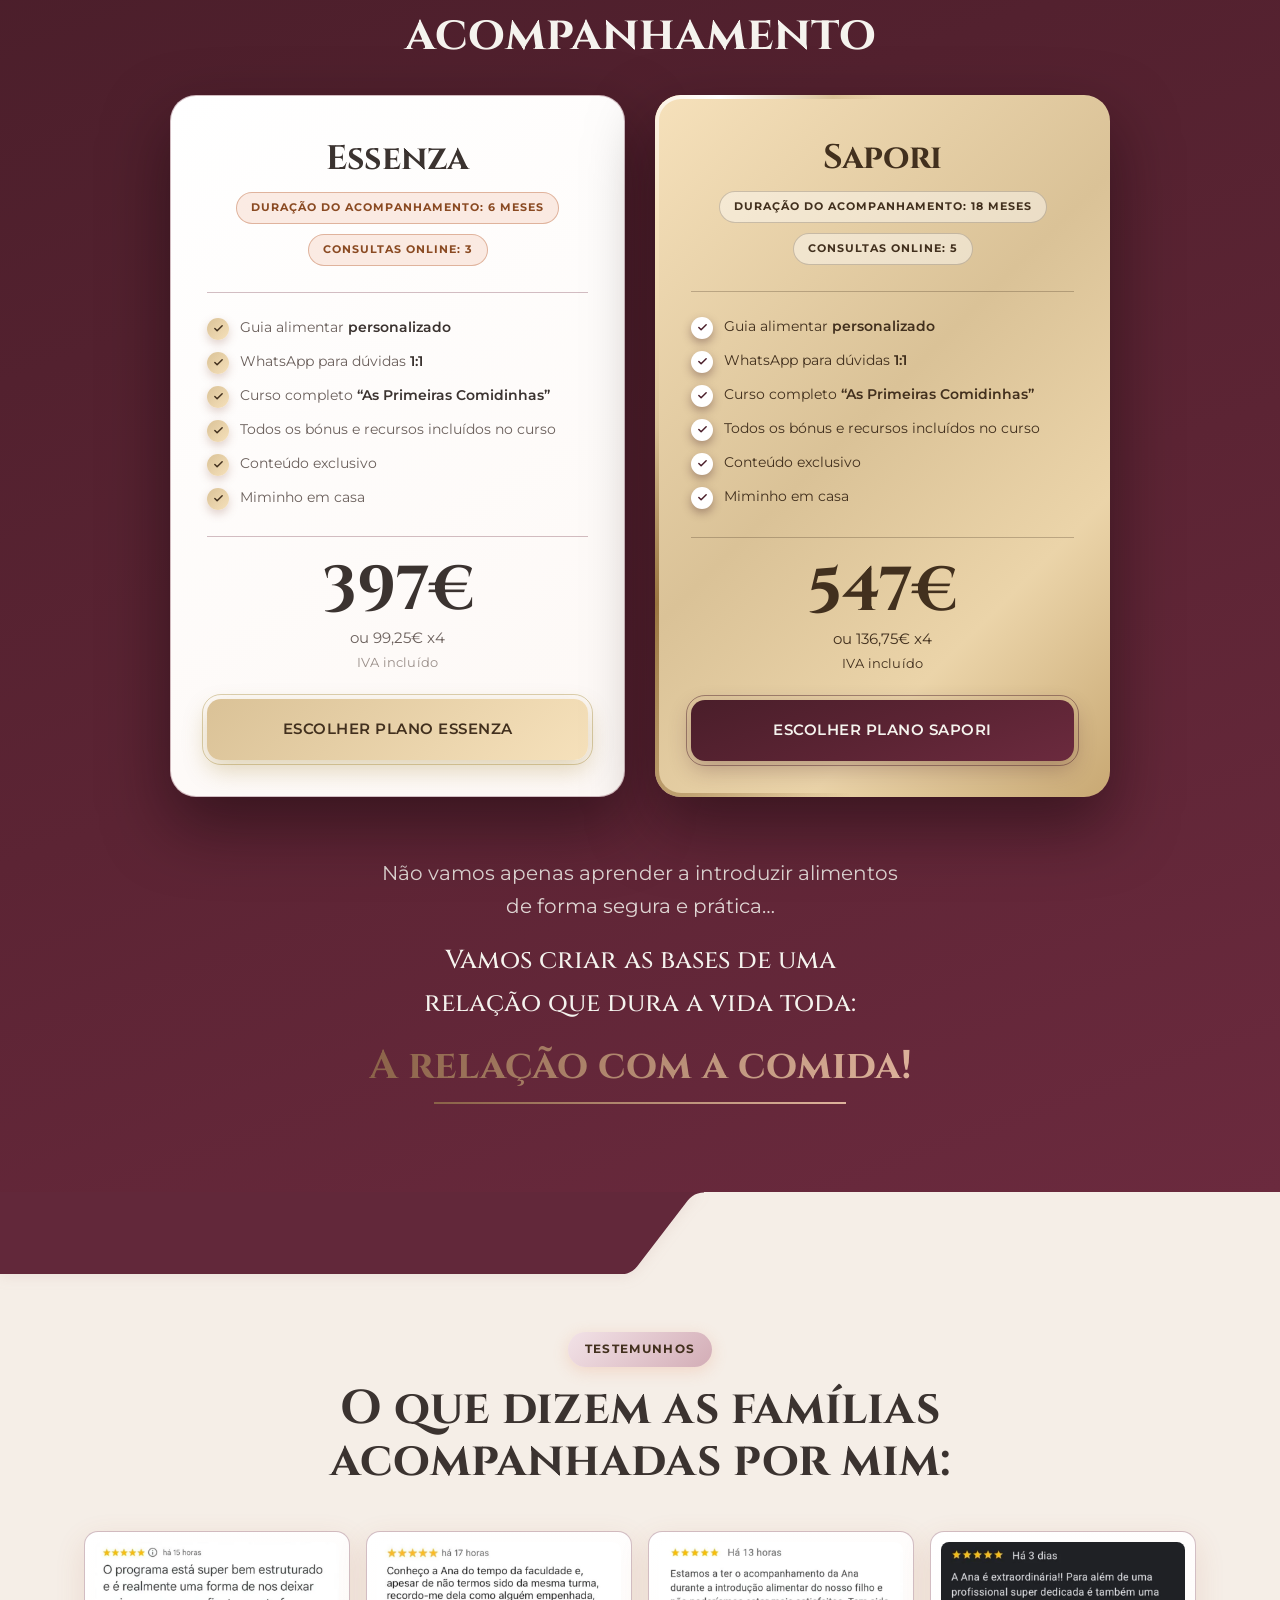
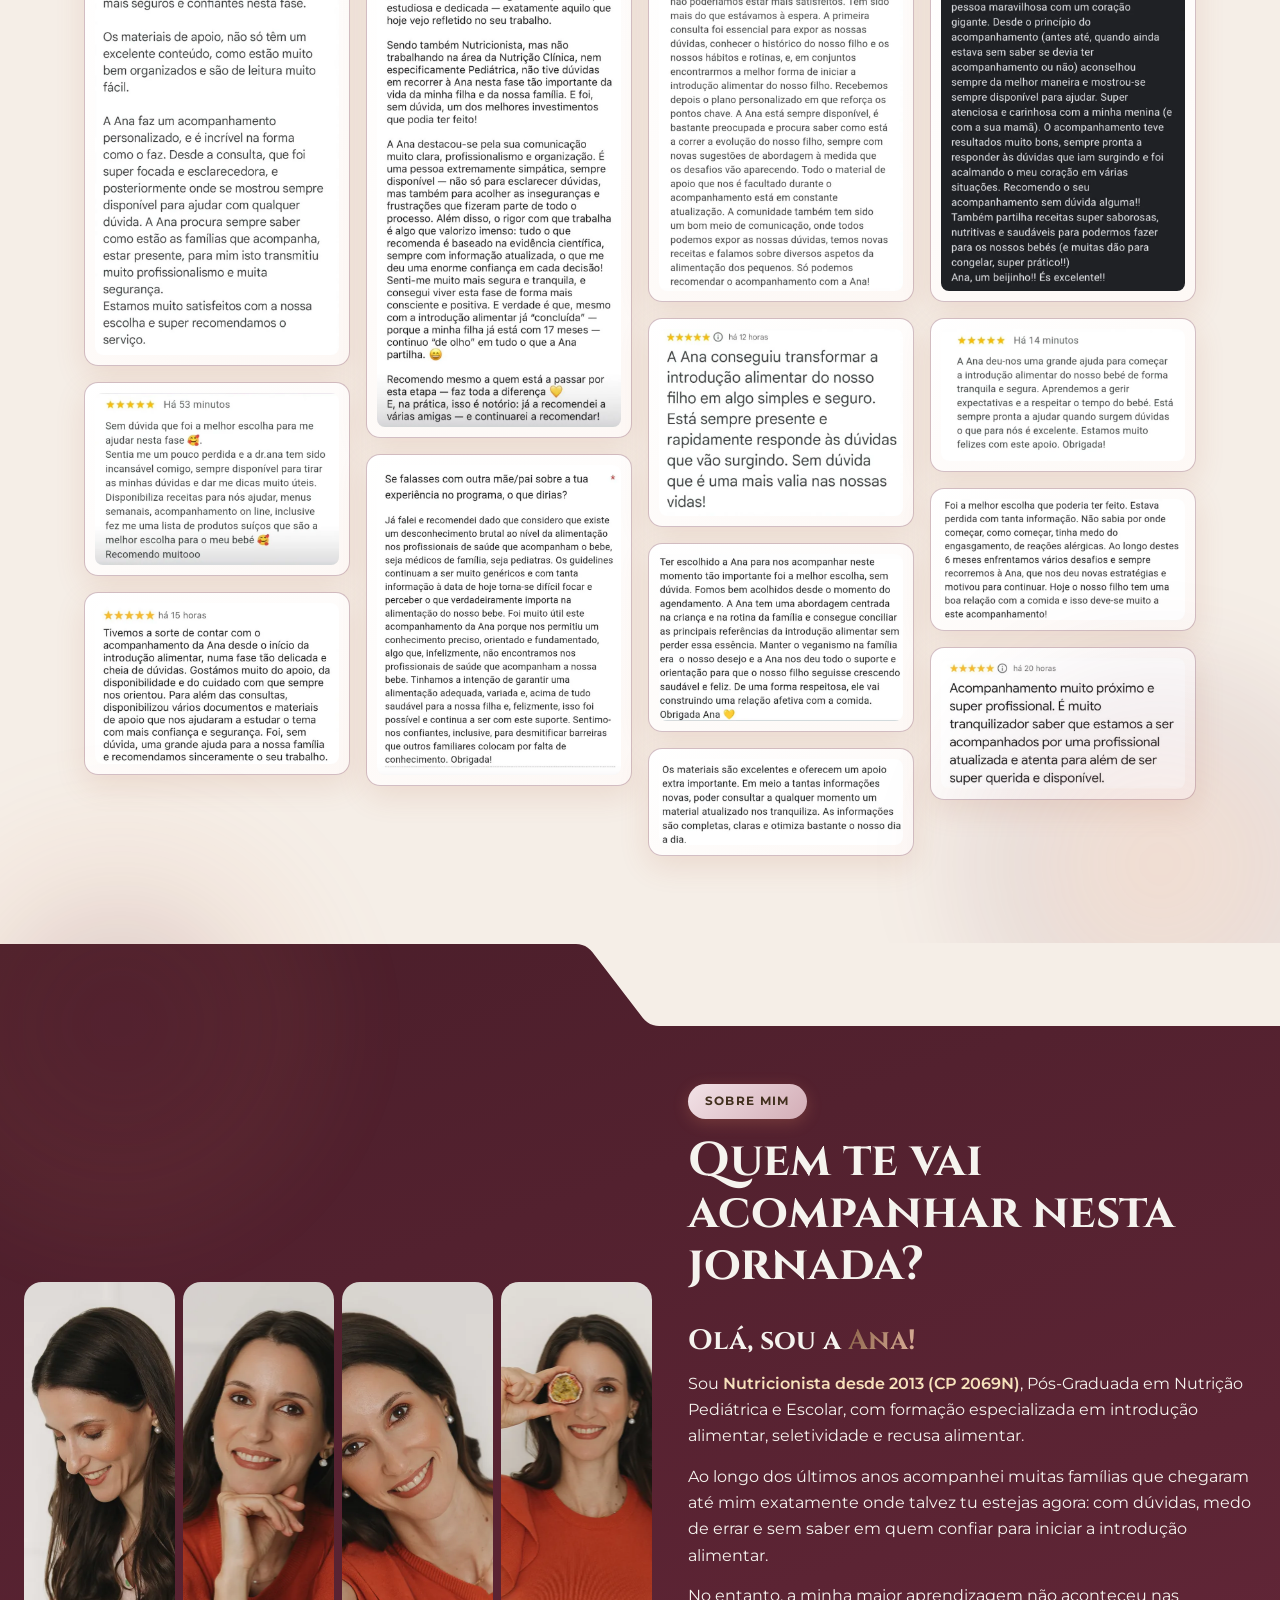
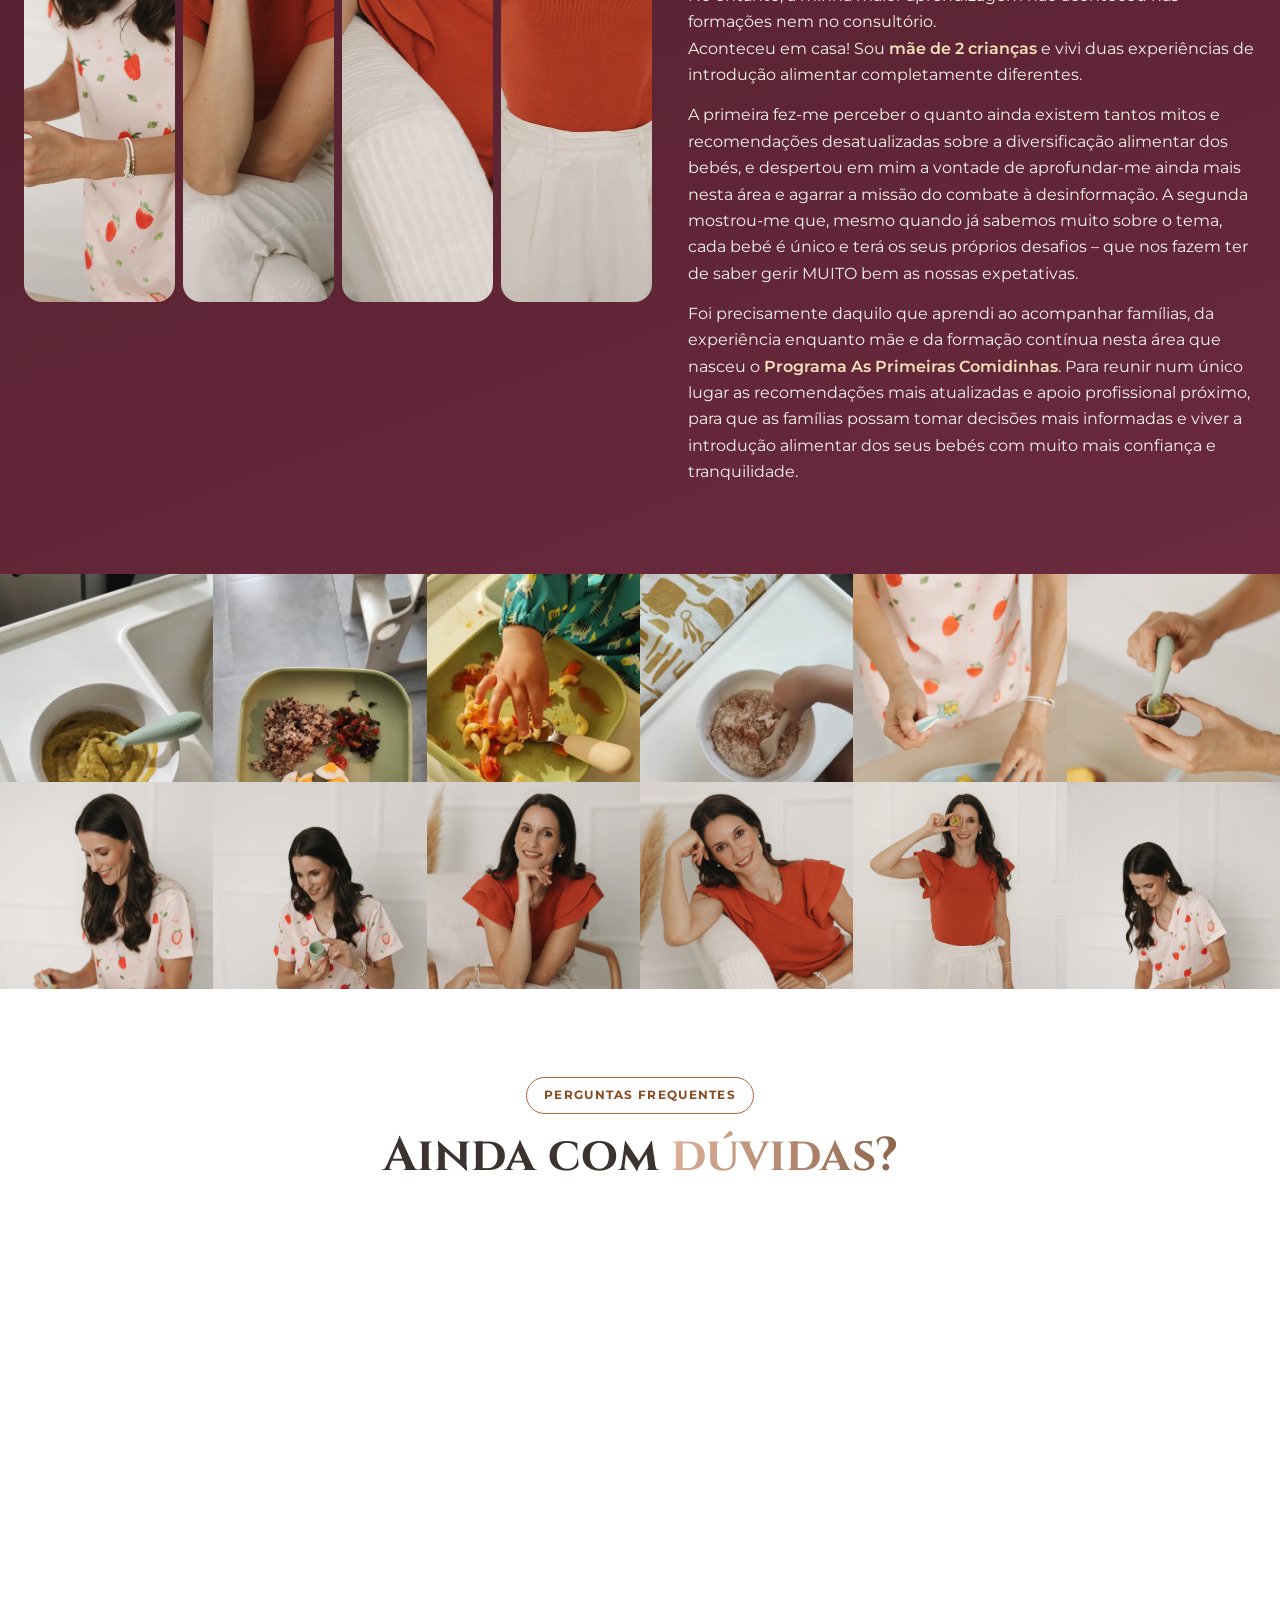
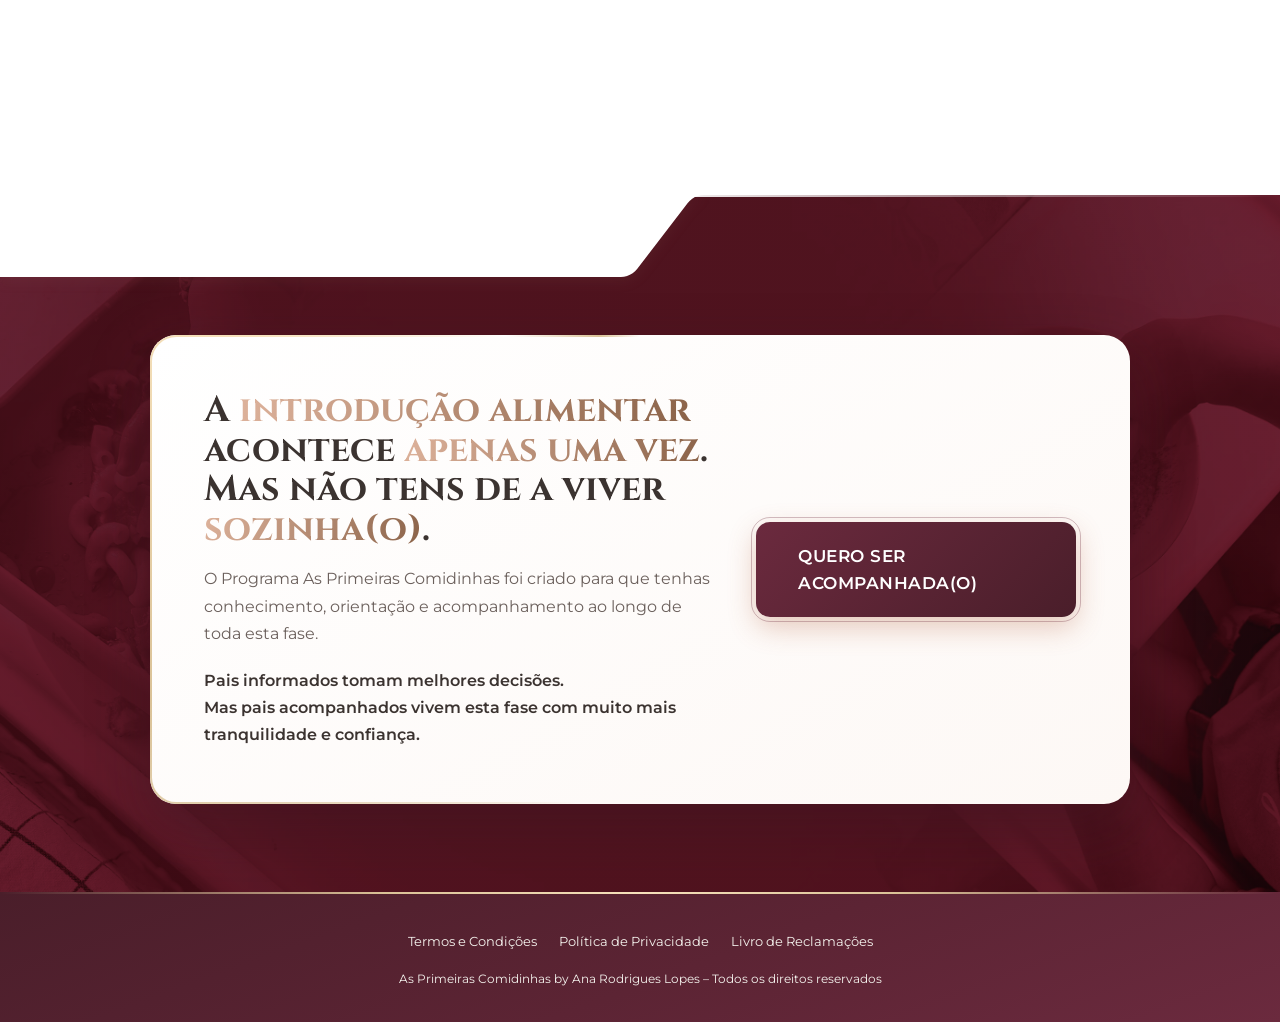
==== commit 20d4b487: "[cx] Refine marquee dividers and type" ====
--- a/index.html
+++ b/index.html
@@ -13,7 +13,7 @@
 <link rel="preconnect" href="https://fonts.googleapis.com">
 <link rel="preconnect" href="https://fonts.gstatic.com" crossorigin>
 <link href="https://fonts.googleapis.com/css2?family=Cinzel:wght@600;700&family=Montserrat:wght@300;400;500;600;700&display=swap" rel="stylesheet">
-<link rel="stylesheet" href="assets/style.css?v=r17w">
+<link rel="stylesheet" href="assets/style.css?v=r17x">
 
 </head>
 <body>
--- a/assets/style.css
+++ b/assets/style.css
@@ -1402,3 +1402,20 @@
     background-position:center center;
   }
 }
+
+/* RODADA 17x — divisores circulares minimalistas no marquee. */
+.curva-div .hero-ticker svg{display:none}
+.hero-ticker-group{font-size:clamp(16px,1.75vw,25px)}
+.hero-ticker-group>span::before{
+  content:"";
+  width:9px;
+  height:9px;
+  flex:0 0 9px;
+  border:1.5px solid #8A6248;
+  border-radius:50%;
+  background:#DEB39C;
+  box-shadow:0 0 0 3px rgba(222,179,156,.12);
+}
+@media(max-width:768px){
+  .hero-ticker-group>span::before{width:7px;height:7px;flex-basis:7px;border-width:1px}
+}
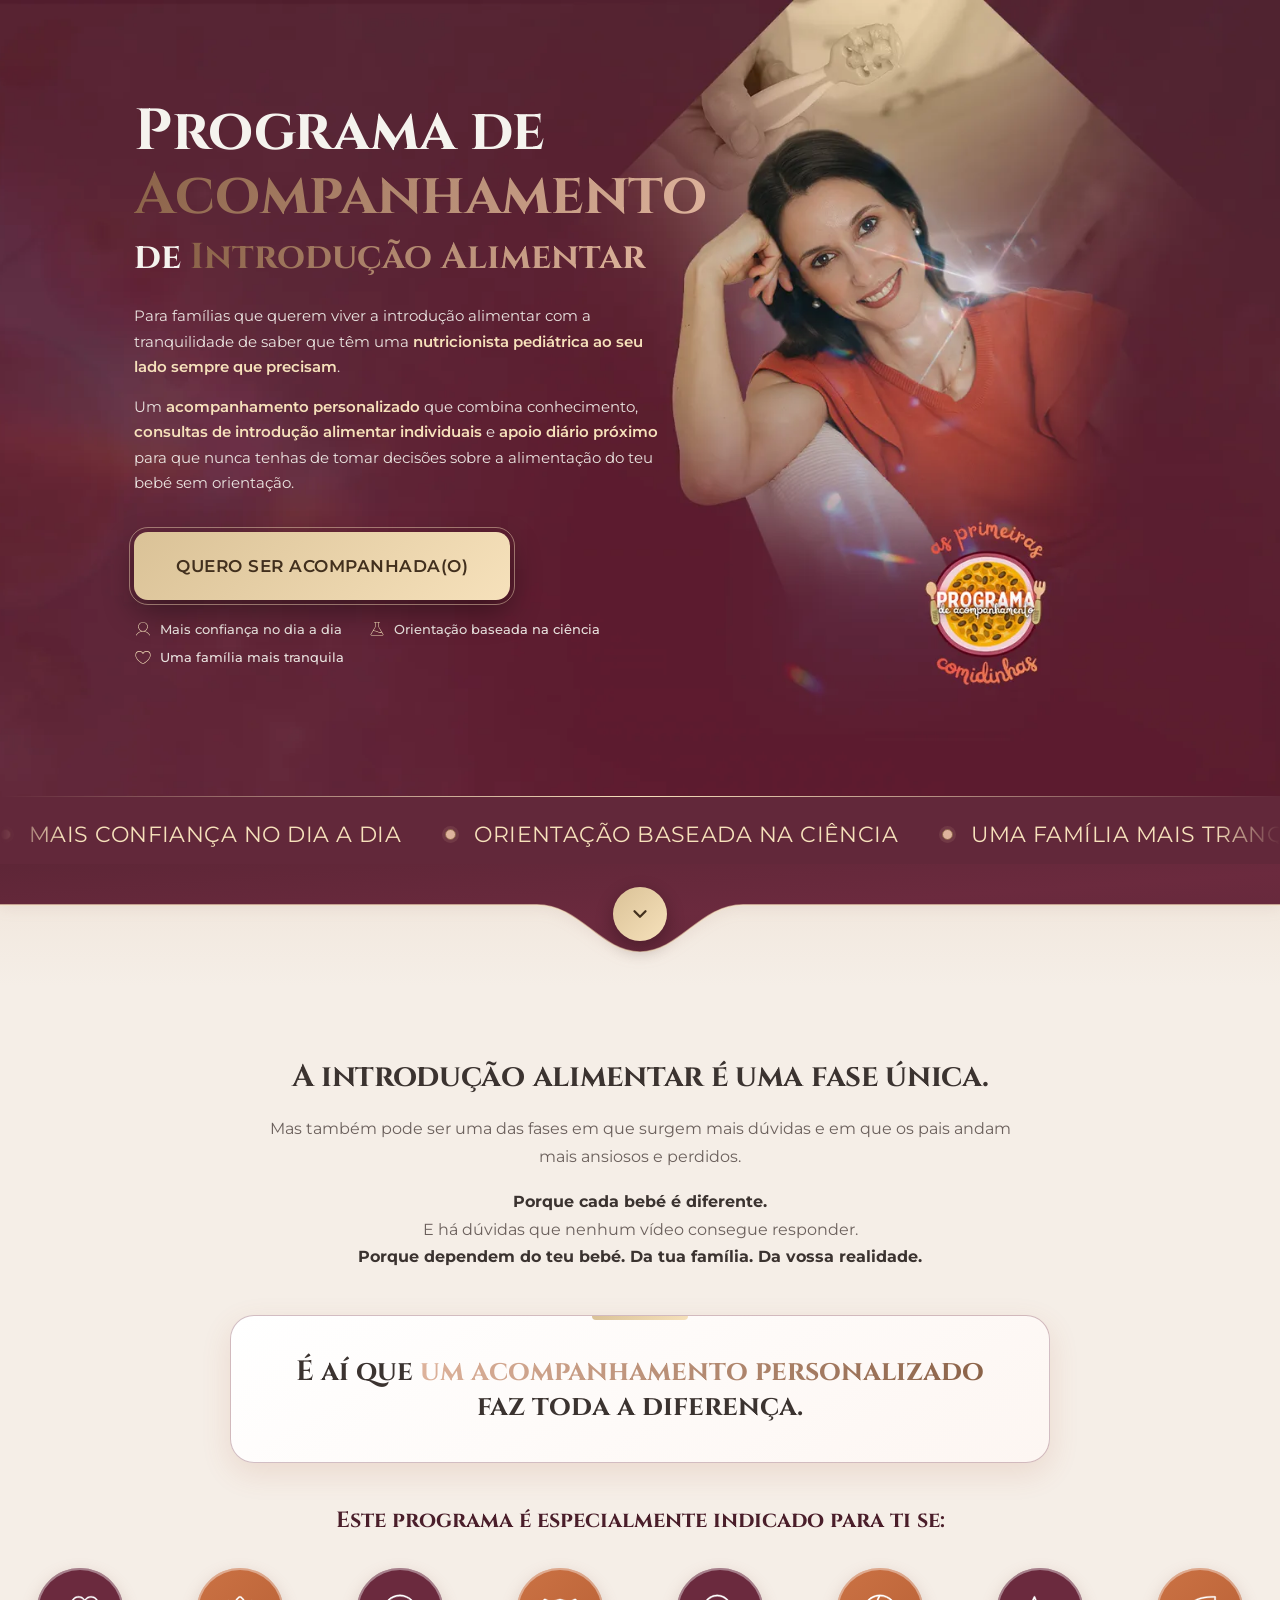
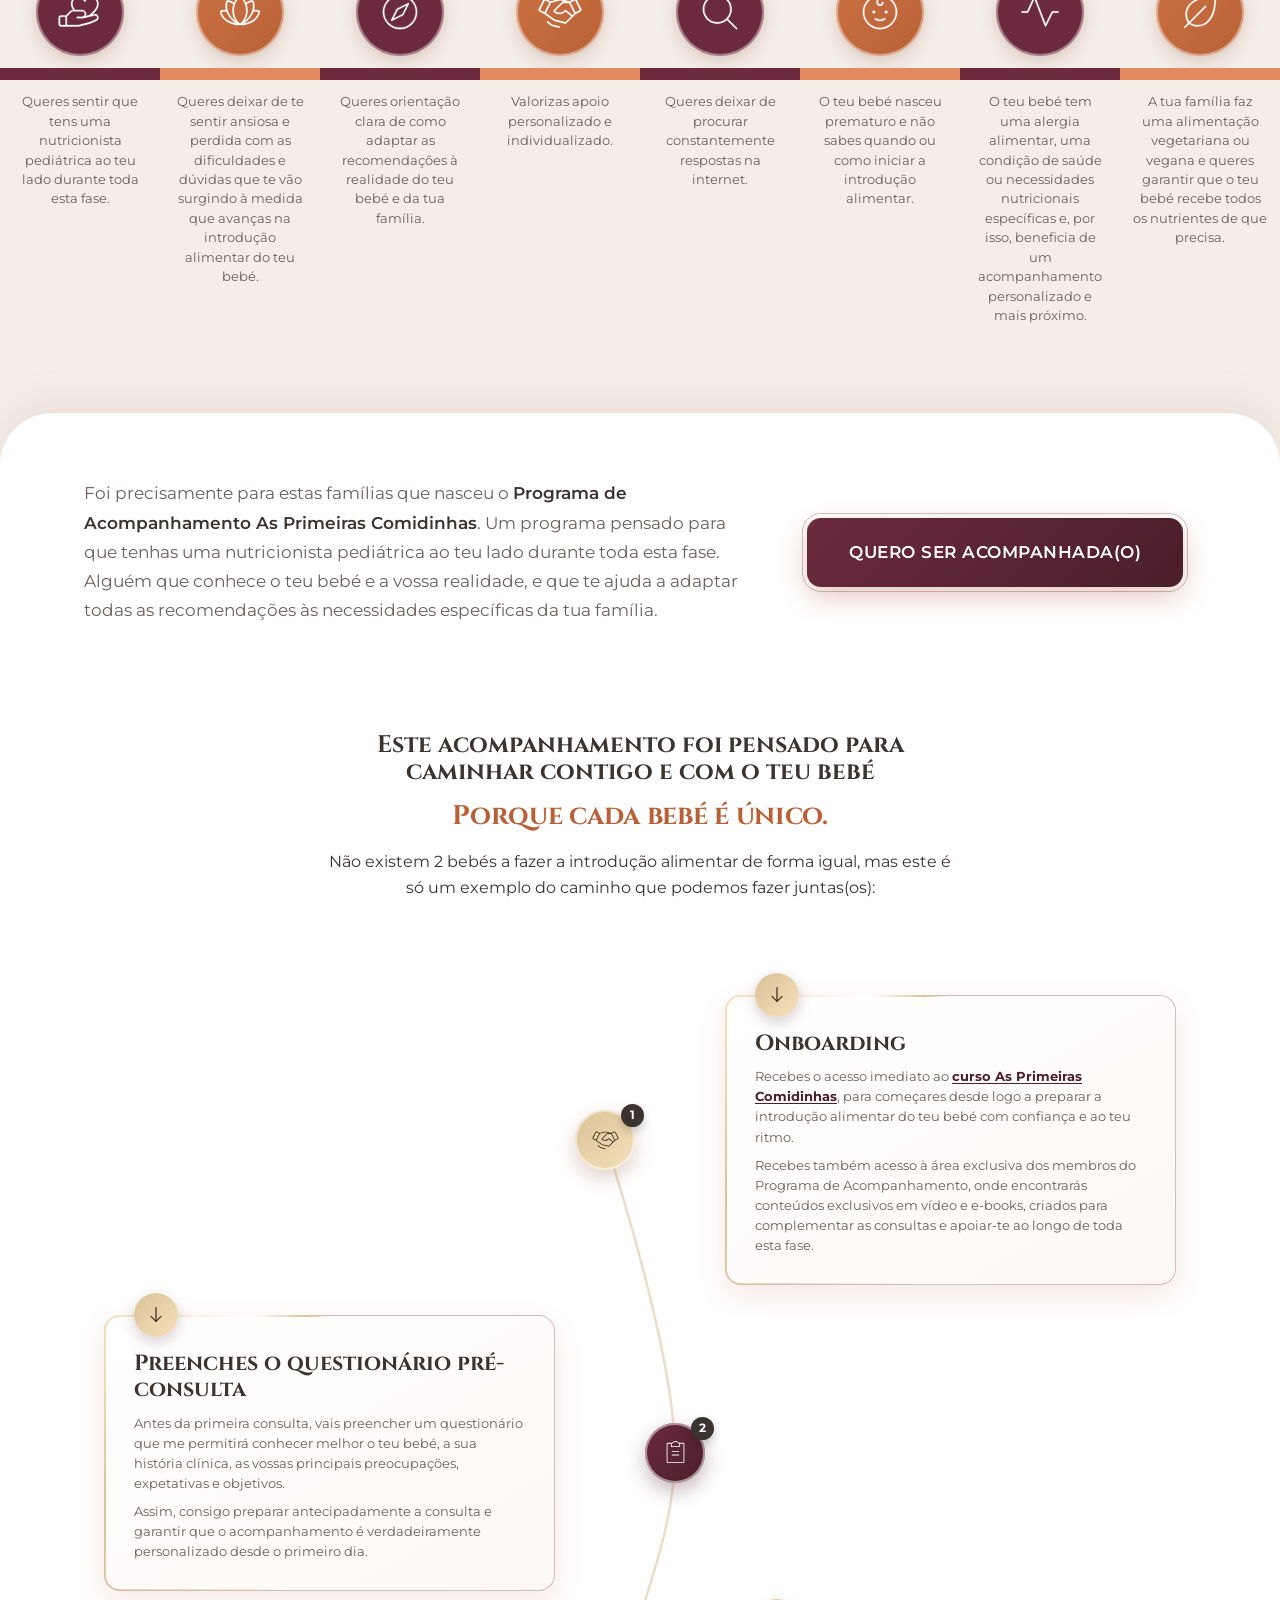
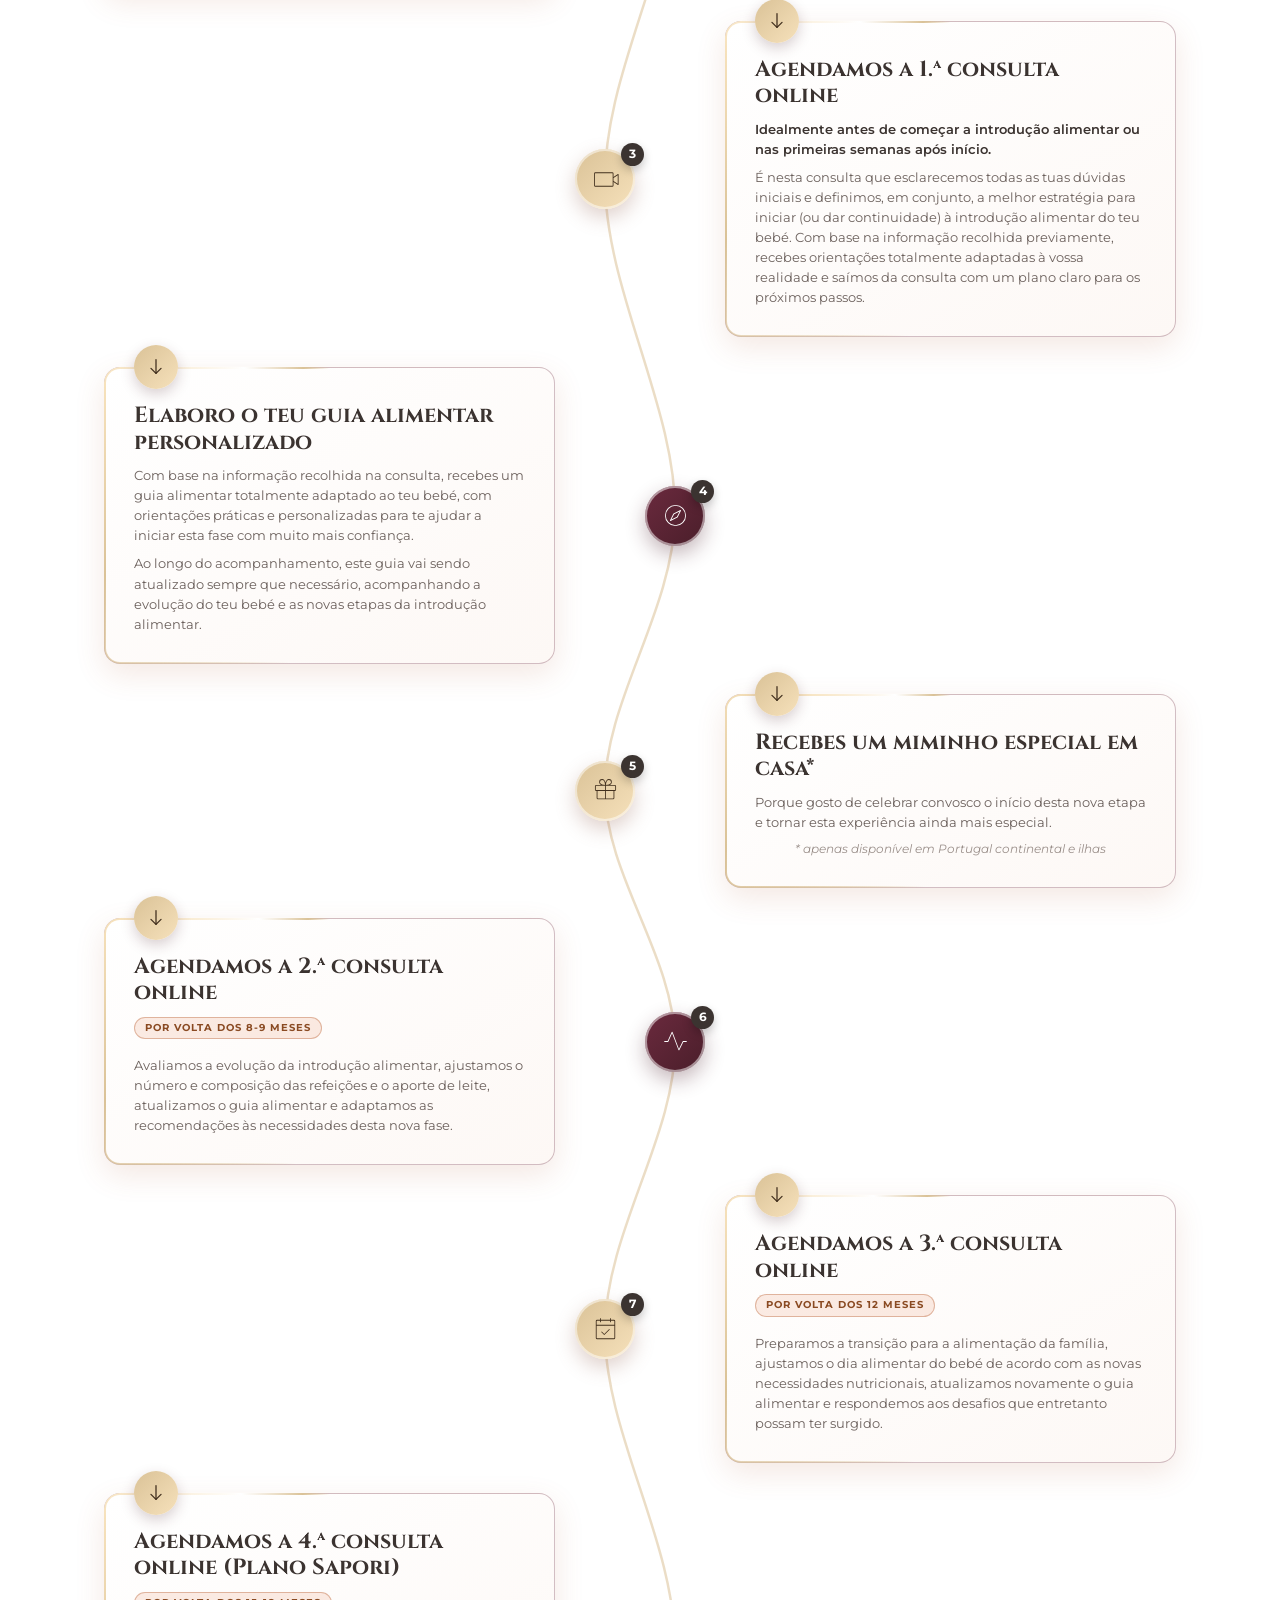
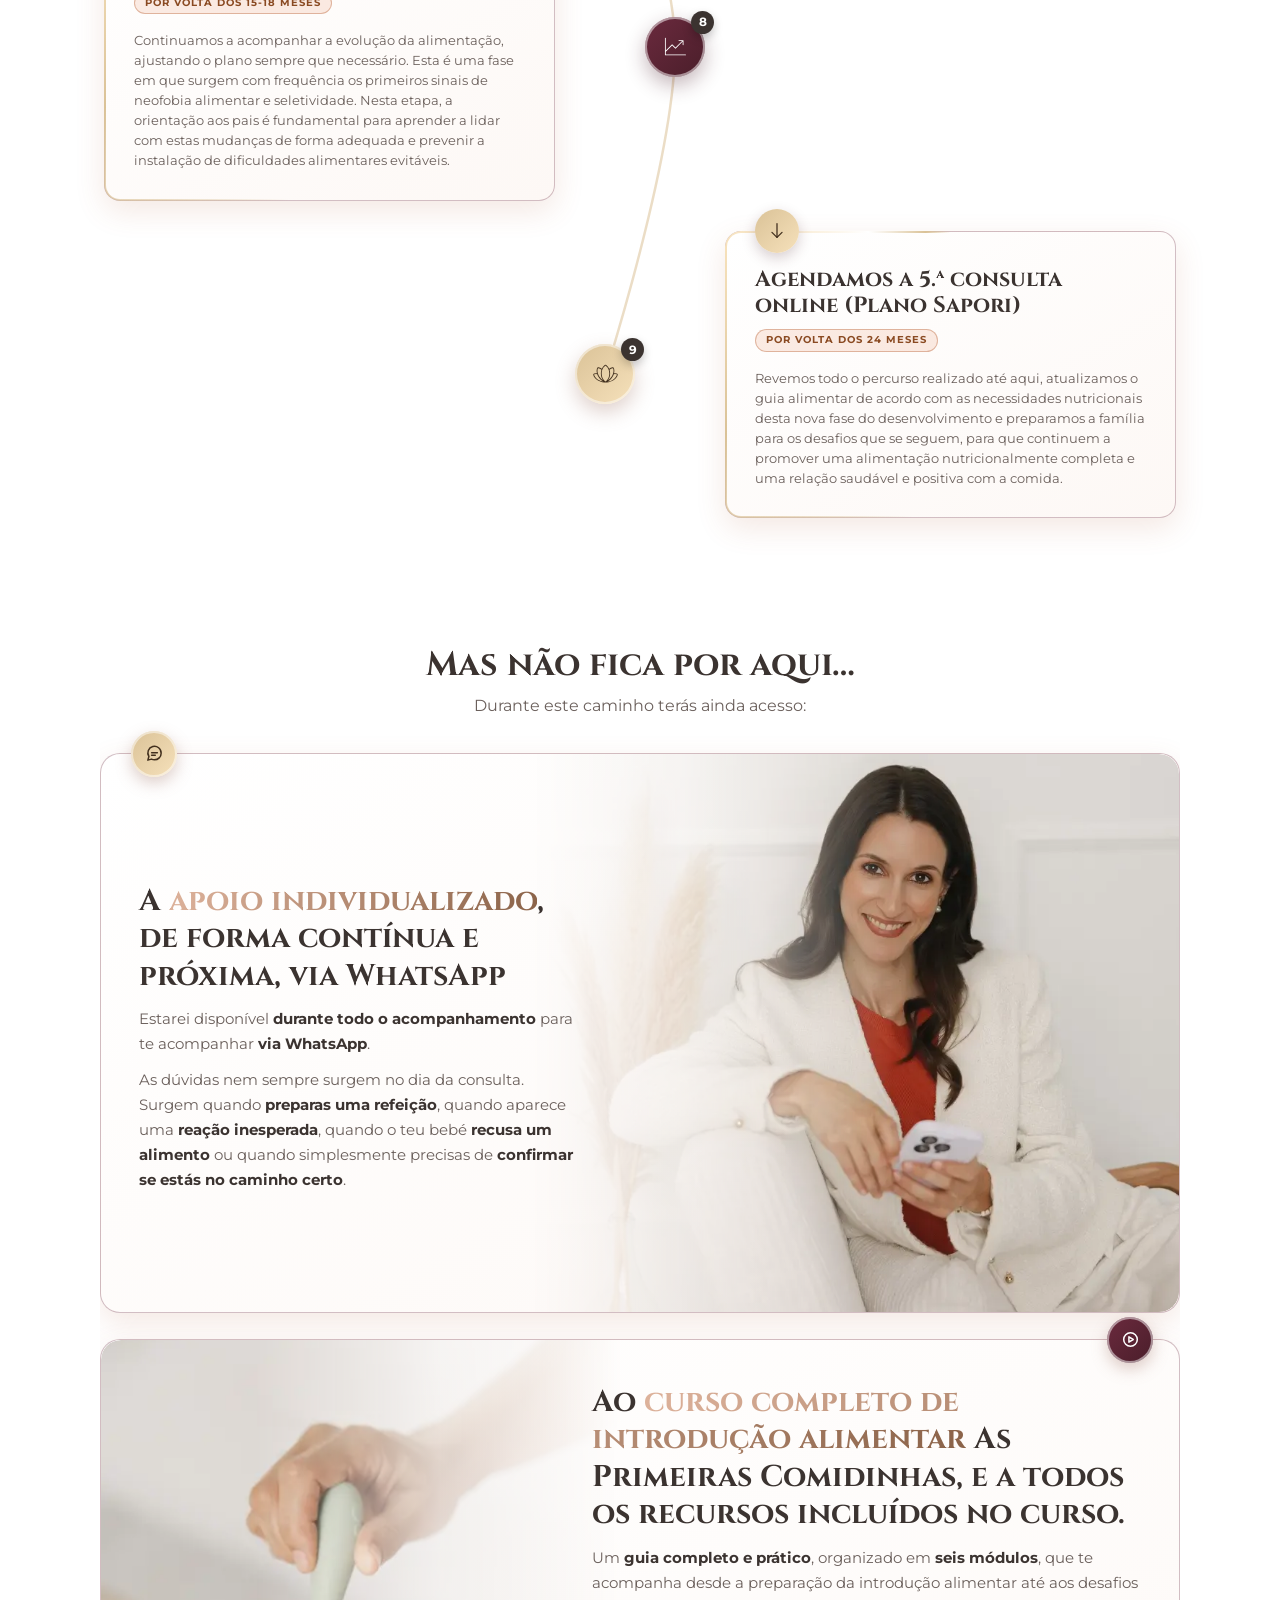
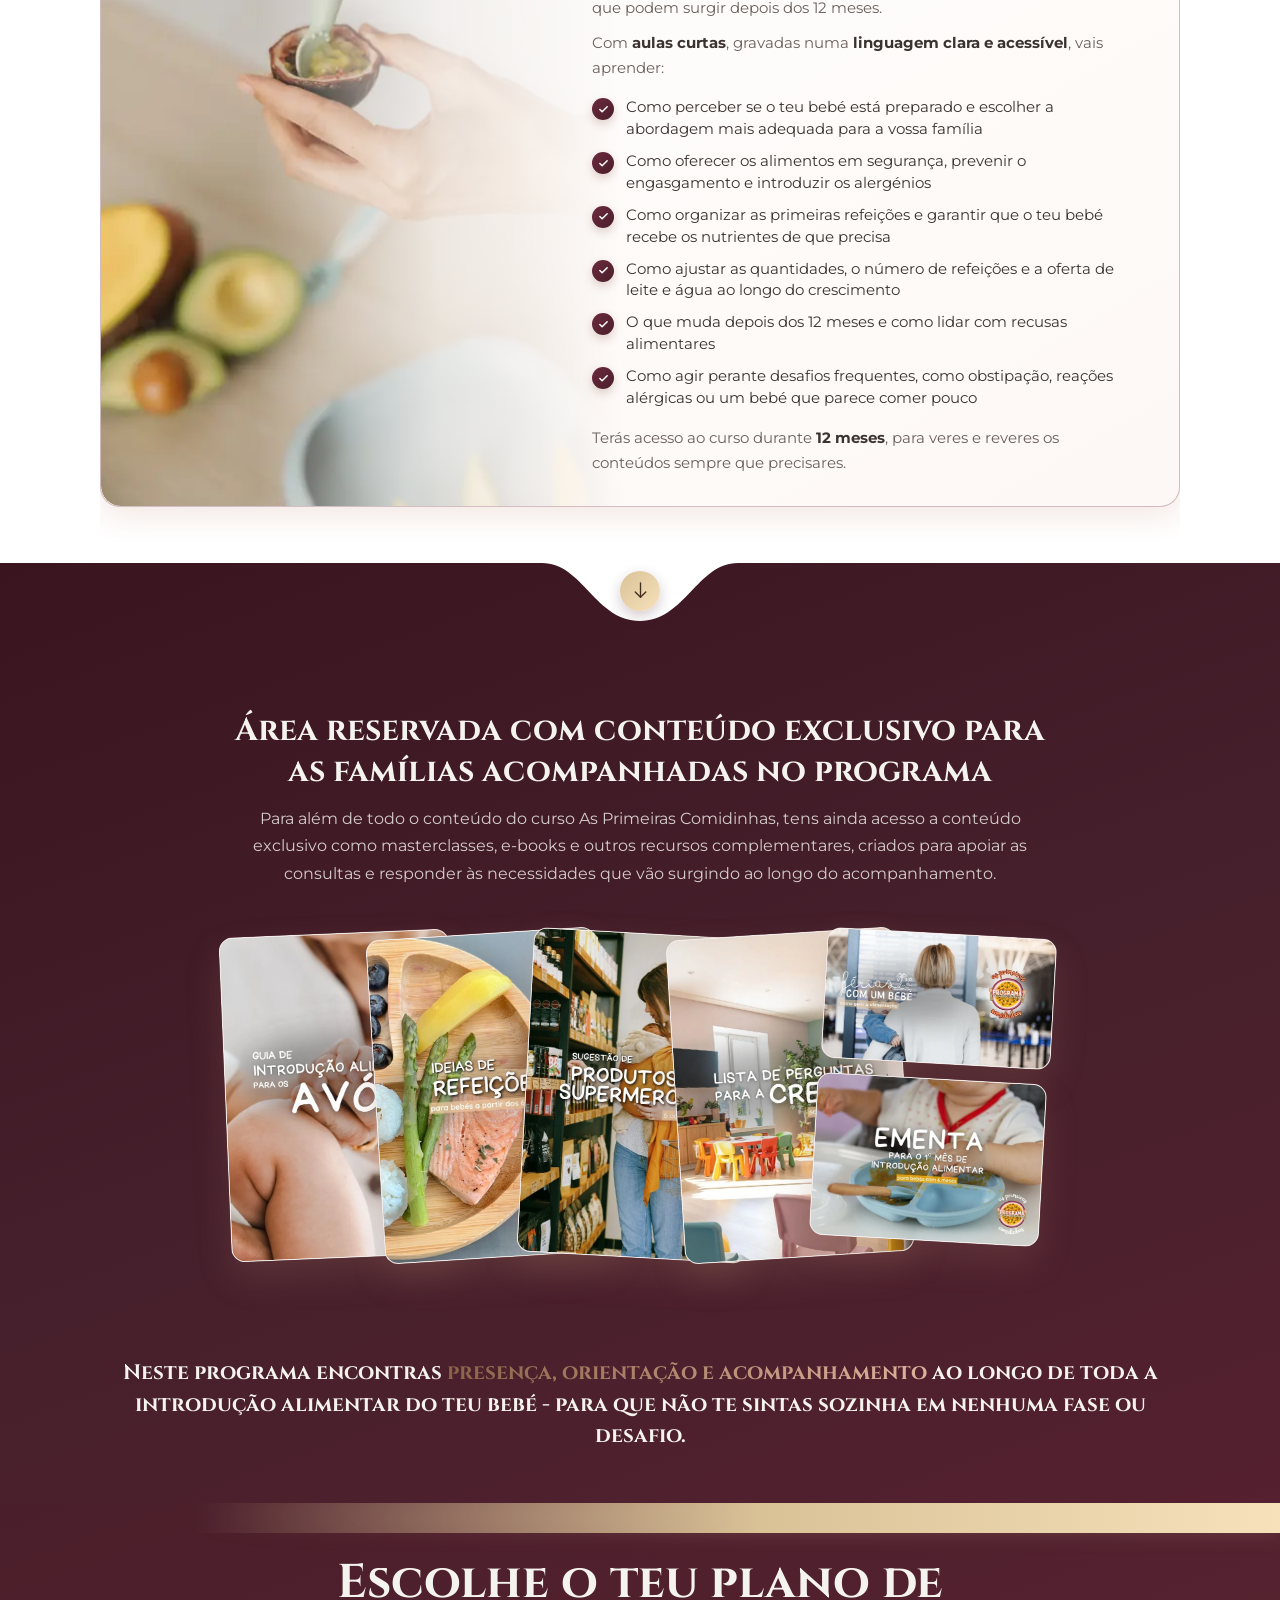
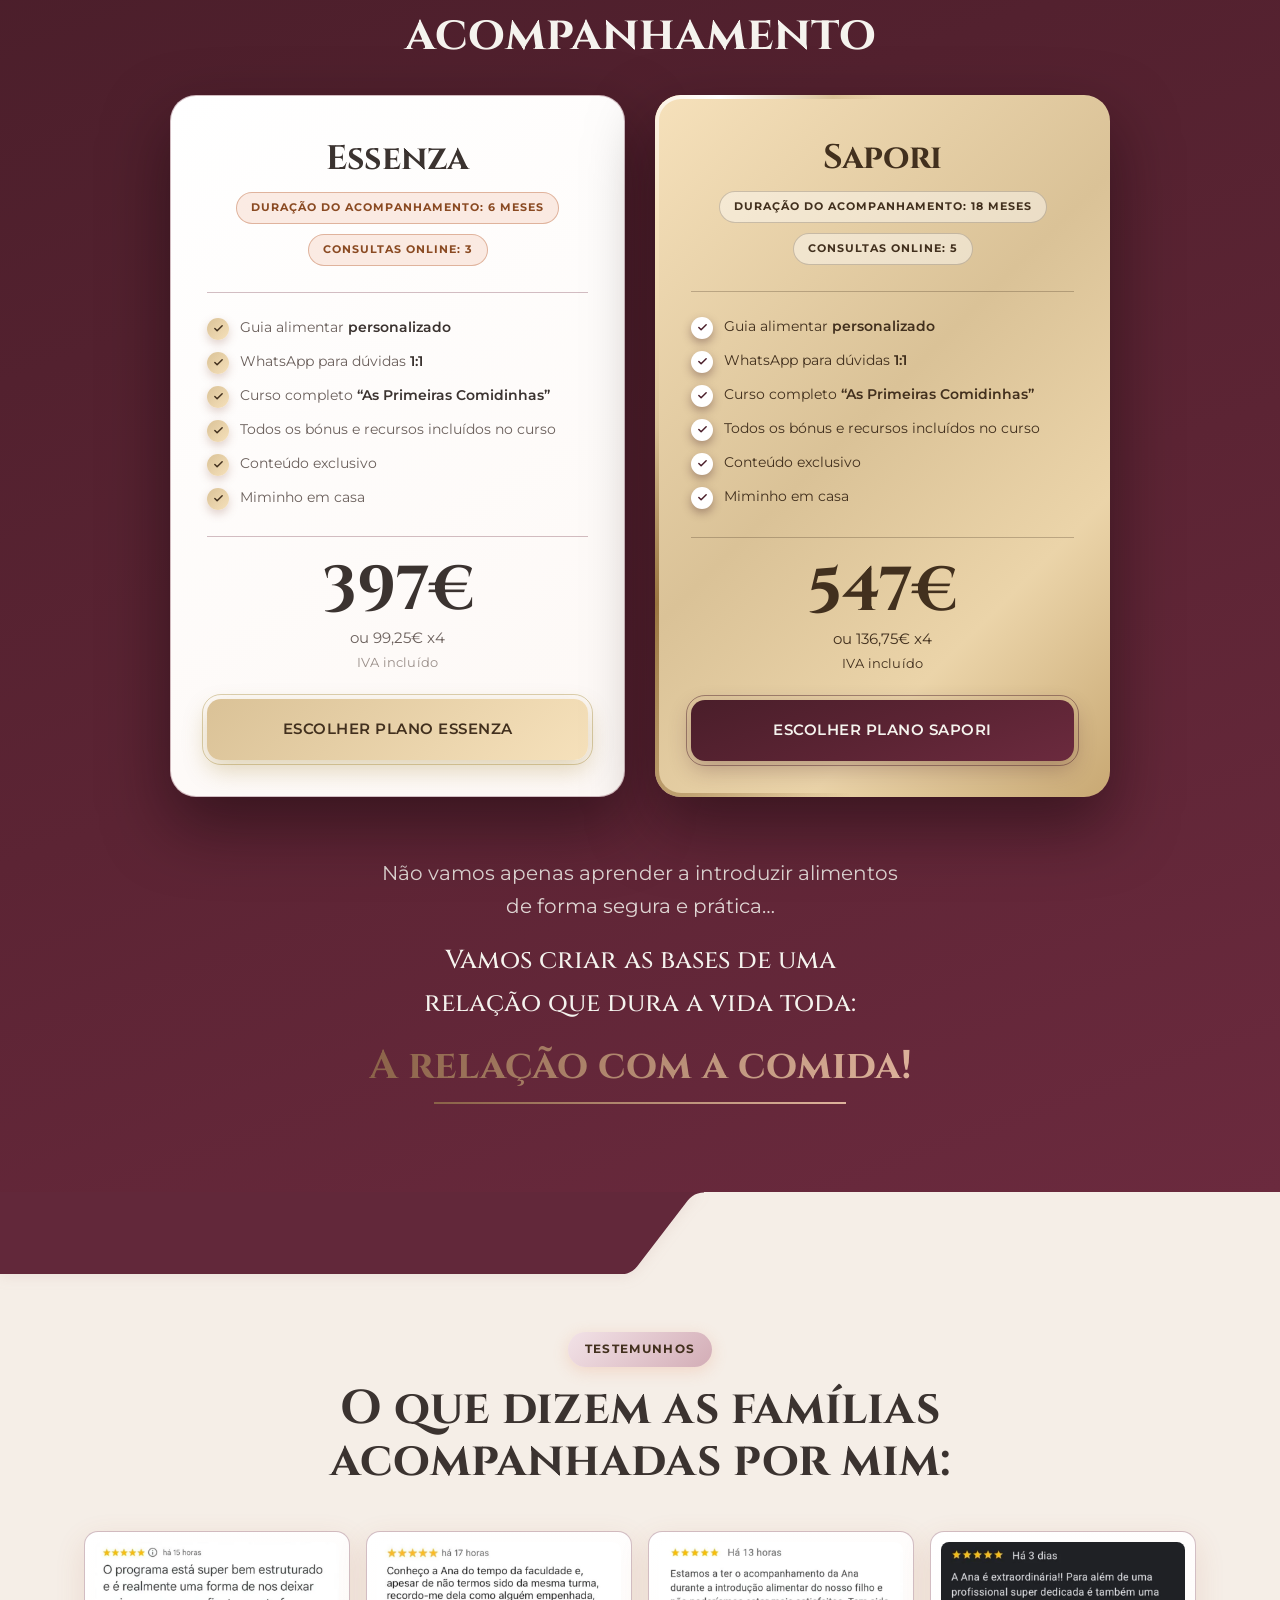
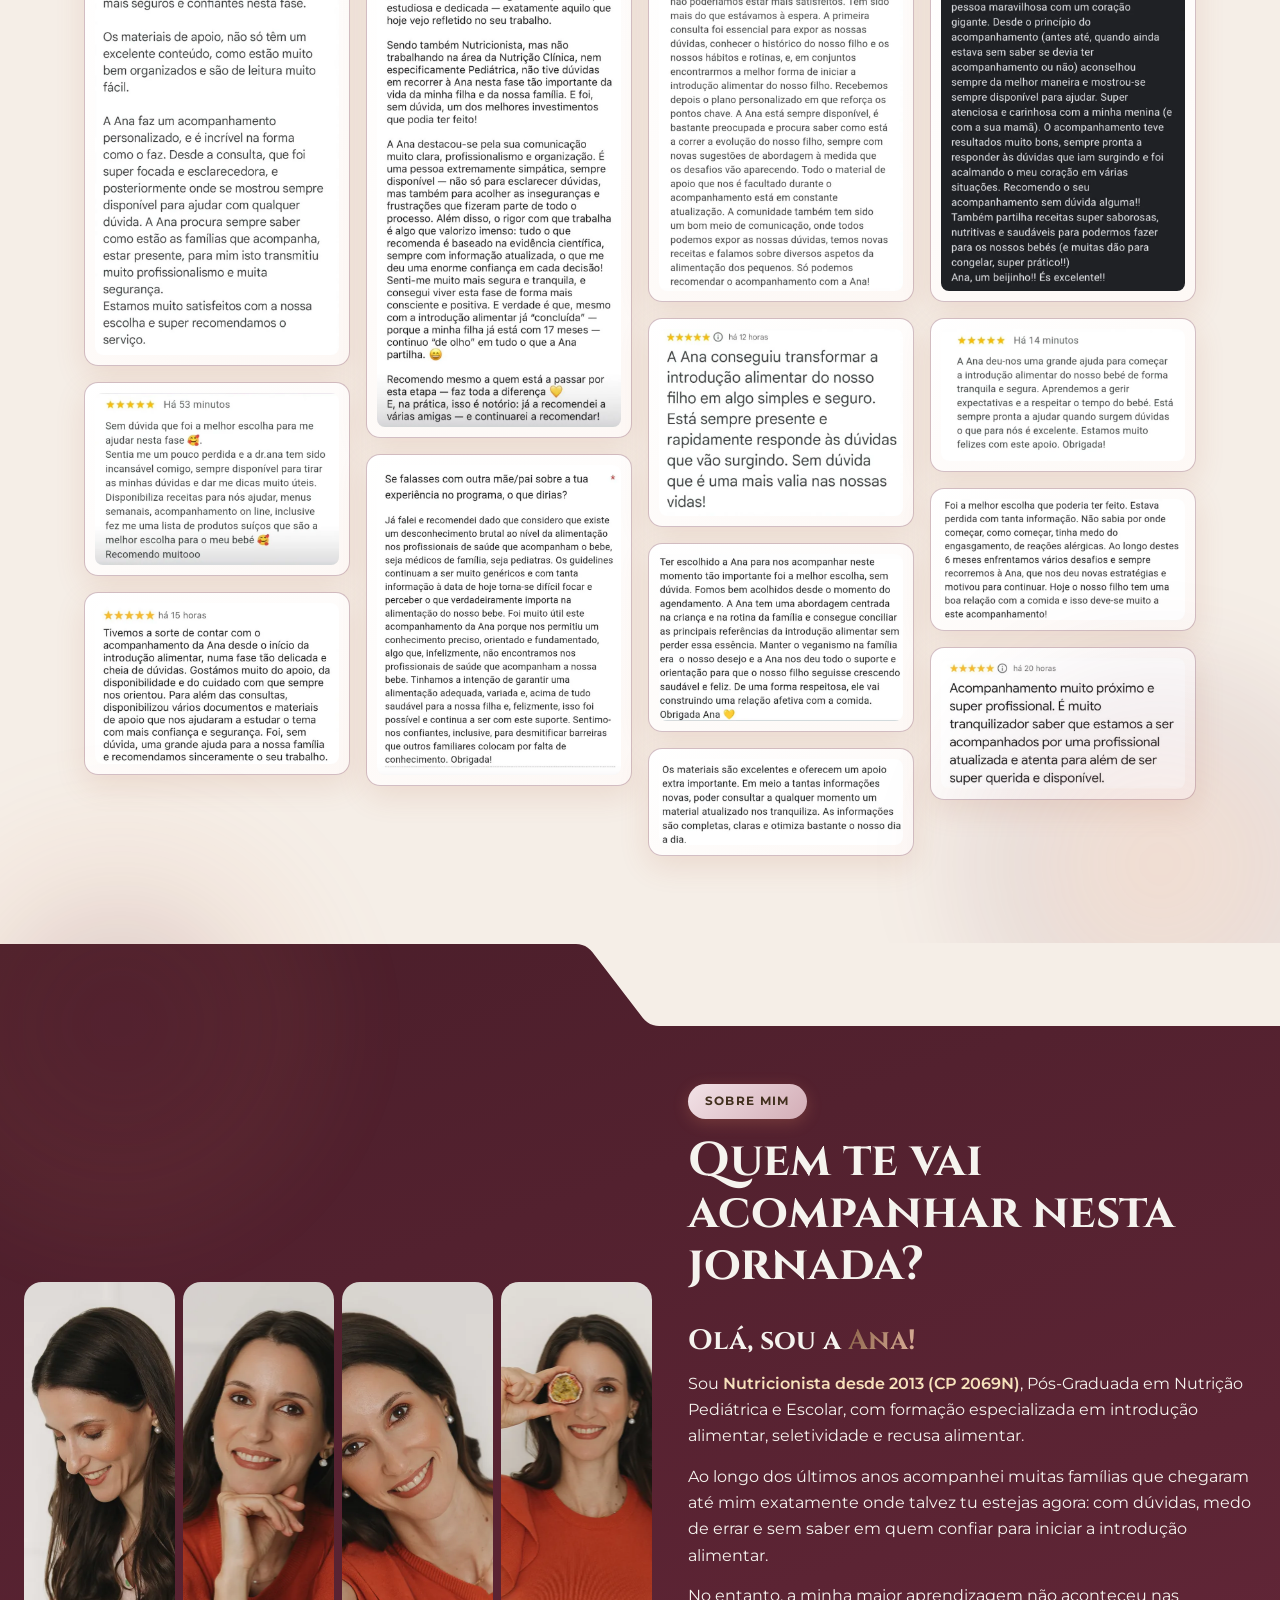
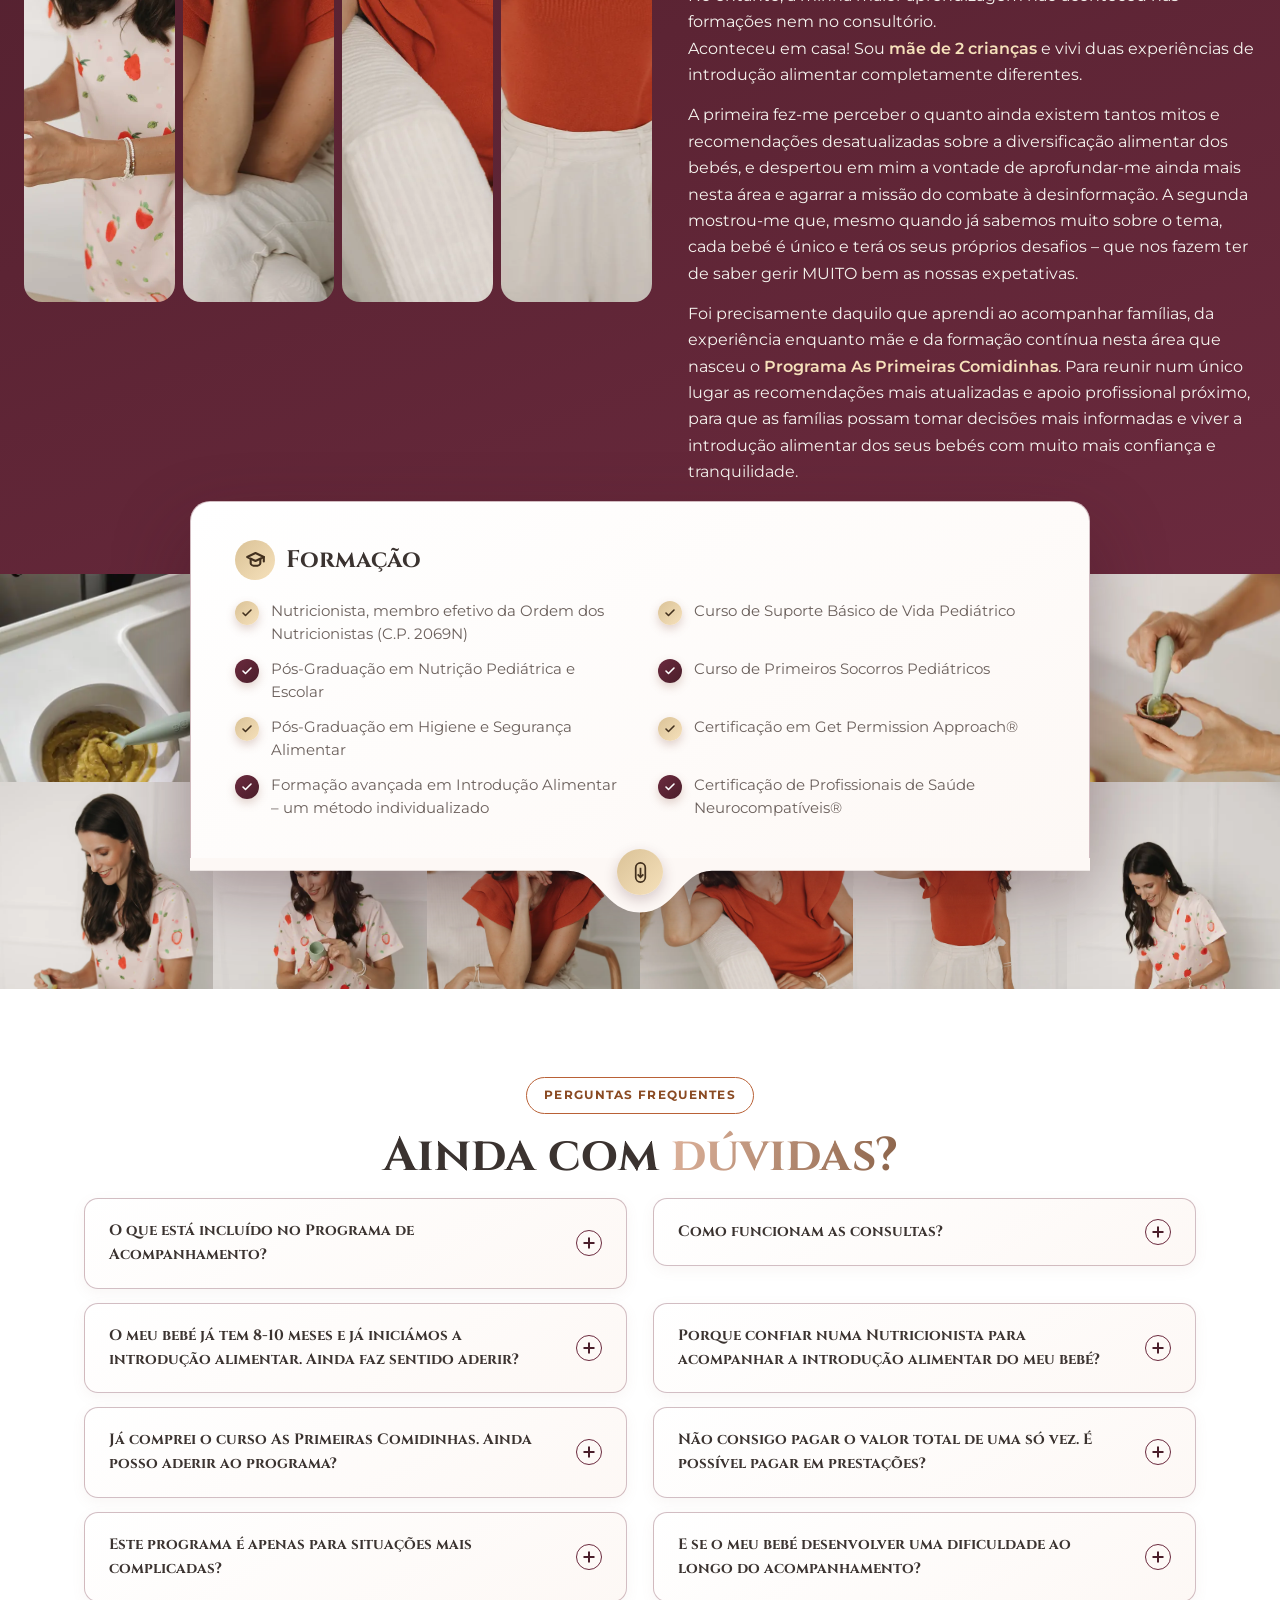
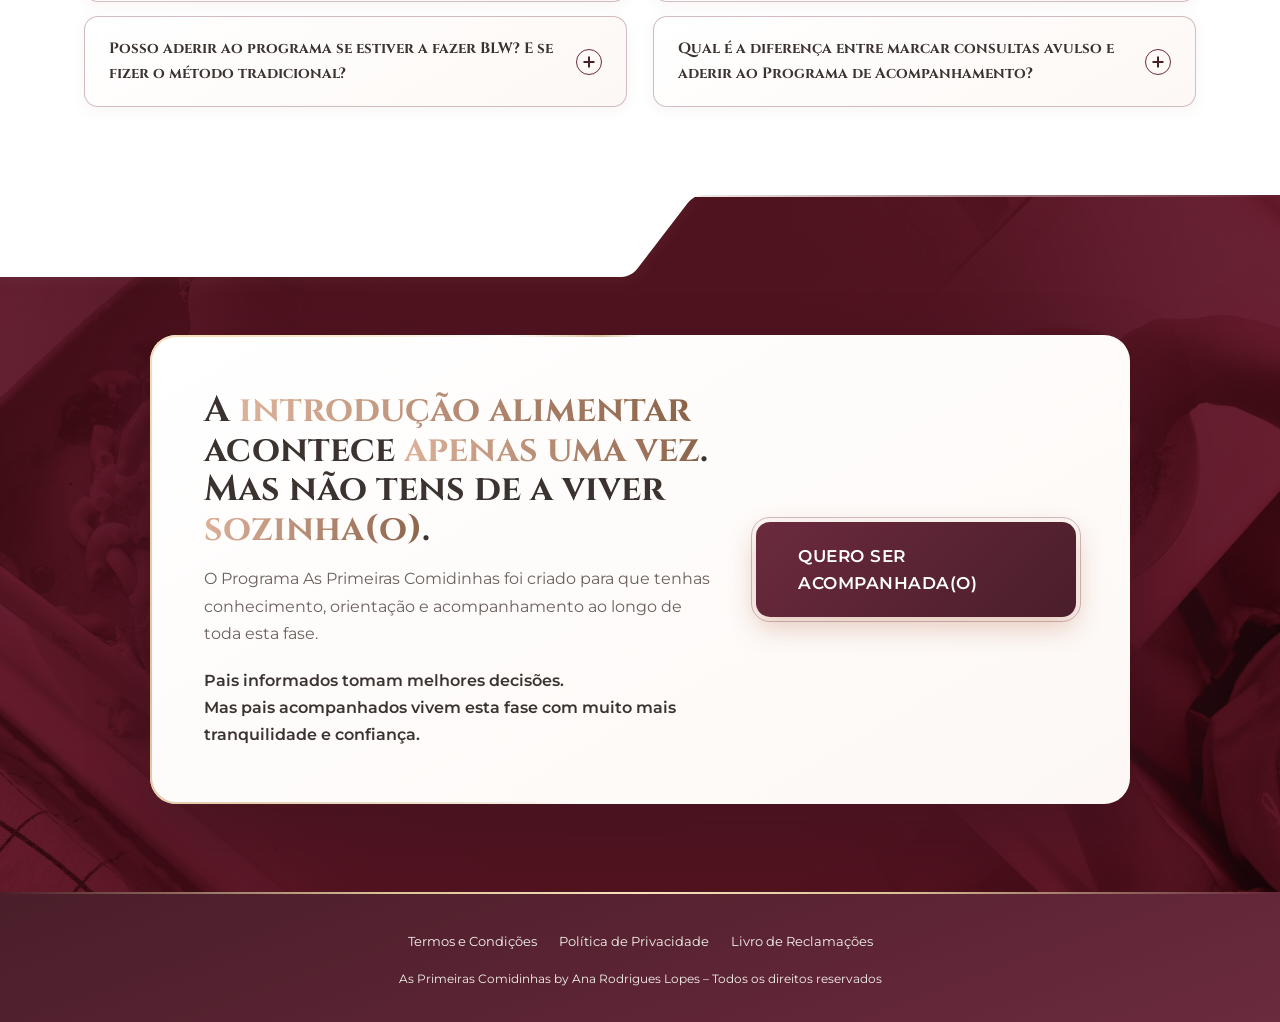
==== commit 8f9dabc2: "[cx] Refine LP4 mobile experience" ====
--- a/index.html
+++ b/index.html
@@ -13,7 +13,7 @@
 <link rel="preconnect" href="https://fonts.googleapis.com">
 <link rel="preconnect" href="https://fonts.gstatic.com" crossorigin>
 <link href="https://fonts.googleapis.com/css2?family=Cinzel:wght@600;700&family=Montserrat:wght@300;400;500;600;700&display=swap" rel="stylesheet">
-<link rel="stylesheet" href="assets/style.css?v=r17x">
+<link rel="stylesheet" href="assets/style.css?v=r17y">
 
 </head>
 <body>
@@ -81,7 +81,7 @@
     <div class="pivot sr-hidden">
       <h3>É aí que <span class="txt-grad">um acompanhamento personalizado</span><br>faz toda a diferença.</h3>
     </div>
-    <p class="perguntas sr-hidden">Este programa é especialmente indicado para ti se:</p>
+    <p class="perguntas sr-hidden">Este programa é especialmente<br class="mobile-break" aria-hidden="true"> indicado para ti se:</p>
   </div>
   <div class="wrap">
   <!-- r7C item 2: BARRA GROSSA horizontal atravessando a largura, DIVIDIDA em
@@ -617,6 +617,39 @@
   document.addEventListener('keydown',function(e){if(e.key==='Escape')fecha();});
 })();
 
+/* ===== r17y: carrossel mobile dos materiais, com item central em destaque ===== */
+(function(){
+  if(!window.matchMedia||!window.matchMedia('(max-width:600px)').matches)return;
+  var track=document.querySelector('.covers-pilha');
+  if(!track)return;
+  var cards=Array.prototype.slice.call(track.querySelectorAll('img'));
+  if(!cards.length)return;
+  track.setAttribute('role','region');
+  track.setAttribute('aria-roledescription','carrossel');
+  cards.forEach(function(card,i){
+    card.setAttribute('tabindex','0');
+    card.setAttribute('role','group');
+    card.setAttribute('aria-label',(i+1)+' de '+cards.length);
+  });
+  function atualiza(){
+    var centro=track.scrollLeft+track.clientWidth/2;
+    var ativo=cards.reduce(function(melhor,card){
+      var cardCentro=card.offsetLeft+card.offsetWidth/2;
+      return Math.abs(cardCentro-centro)<Math.abs((melhor.offsetLeft+melhor.offsetWidth/2)-centro)?card:melhor;
+    },cards[0]);
+    cards.forEach(function(card){card.classList.toggle('is-active',card===ativo)});
+  }
+  var raf=0;
+  track.addEventListener('scroll',function(){cancelAnimationFrame(raf);raf=requestAnimationFrame(atualiza)},{passive:true});
+  cards.forEach(function(card){card.addEventListener('focus',function(){card.scrollIntoView({behavior:'smooth',block:'nearest',inline:'center'})})});
+  window.addEventListener('load',function(){
+    var inicial=cards[1]||cards[0];
+    track.scrollLeft=inicial.offsetLeft-(track.clientWidth-inicial.offsetWidth)/2;
+    atualiza();
+  });
+  atualiza();
+})();
+
 </script>
 <noscript><style>.sr-hidden{opacity:1;transform:none}</style></noscript>
 </body>
--- a/assets/style.css
+++ b/assets/style.css
@@ -1419,3 +1419,124 @@
 @media(max-width:768px){
   .hero-ticker-group>span::before{width:7px;height:7px;flex-basis:7px;border-width:1px}
 }
+
+/* RODADA 17y — ajustes exclusivos de telemóvel. */
+.mobile-break{display:none}
+@media(max-width:600px){
+  /* Hero: arte vertical fornecida para mobile; desktop permanece intocado. */
+  .hero{
+    padding:64px 0 250px;
+    background-image:url("hero-mobile01.webp");
+    background-position:center top;
+    background-size:cover;
+  }
+
+  /* Chamada e ícones da secção "indicado para ti". */
+  .perguntas{padding-top:25px}
+  .mobile-break{display:block}
+  .ind-ico{width:56px;height:56px;margin-bottom:10px}
+  .ind-ico svg{width:27px;height:27px}
+
+  /* Timeline reta, com ícones e cards sem colisão. */
+  .caminho-svg{display:none!important}
+  .caminho{position:relative;gap:38px;padding:20px 14px 0 18px}
+  .caminho::before{content:"";position:absolute;left:48px;top:48px;bottom:48px;width:2px;border-radius:2px;background:var(--gold);opacity:.72}
+  .no,.no-fim{grid-template-columns:60px minmax(0,1fr);gap:0 22px}
+  .caminho .no:nth-child(2n) .no-ico{transform:none}
+  .no-ico{width:58px;height:58px;z-index:2}
+  .no-ico svg{width:28px;height:28px}
+  .caminho .no .no-corpo,
+  .caminho .no:nth-child(1) .no-corpo{padding:42px 20px 22px;max-width:none}
+  .caminho .no .no-corpo h3{margin-top:0}
+  .step-card-icon{left:20px;width:40px;height:40px}
+  .step-card-icon svg{width:20px;height:20px}
+
+  /* Cards de apoio: imagem no topo e fade inferior. */
+  .apoio-card,
+  .apoio-card.bg-wa{min-height:0;padding:200px 20px 24px}
+  .apoio-card::before,
+  .apoio-card.bg-wa::before,
+  .apoio-card.bg-curso::before{
+    inset:0 0 auto;
+    width:100%;
+    height:220px;
+    border-radius:20px 20px 0 0;
+    background-position:center 20%;
+    -webkit-mask-image:linear-gradient(180deg,#000 0%,#000 58%,rgba(0,0,0,.54) 78%,transparent 100%);
+    mask-image:linear-gradient(180deg,#000 0%,#000 58%,rgba(0,0,0,.54) 78%,transparent 100%);
+  }
+  .apoio-card.bg-wa::before{background-position:center top}
+  .apoio-card .apoio-corpo,
+  .apoio-card.bg-wa .apoio-corpo{position:relative}
+  .apoio-card h4,
+  .apoio-card.bg-wa .apoio-corpo h4{position:relative}
+  .apoio-card h4 .apoio-tag,
+  .apoio-card.bg-wa h4 .apoio-tag,
+  .apoio-card.bg-curso h4 .apoio-tag{top:0;left:0;right:auto;transform:translateY(-58%)}
+
+  /* Ondas mais abertas no mobile. */
+  .area-divider{overflow:hidden}
+  .area-divider>svg{position:relative;left:-40%;width:180%}
+  .sec-forma{overflow:hidden}
+  .forma-divider{left:-40%;width:180%}
+
+  /* Materiais: carrossel mobile com foco central e vizinhos visíveis. */
+  .covers-pilha{
+    --cw:68vw;
+    display:flex;
+    flex-wrap:nowrap;
+    justify-content:flex-start;
+    align-items:center;
+    gap:12px;
+    width:100%;
+    margin:32px 0 0;
+    padding:22px 16vw 30px;
+    overflow-x:auto;
+    scroll-snap-type:x mandatory;
+    scroll-padding-inline:16vw;
+    scrollbar-width:none;
+    -webkit-overflow-scrolling:touch;
+  }
+  .covers-pilha::-webkit-scrollbar{display:none}
+  .covers-break{display:none}
+  .covers-pilha img,
+  .covers-pilha img:first-child,
+  .covers-pilha img:nth-child(odd),
+  .covers-pilha img:nth-child(even),
+  .covers-pilha img:last-child{
+    flex:0 0 var(--cw);
+    width:var(--cw);
+    height:auto;
+    margin:0;
+    scroll-snap-align:center;
+    scroll-snap-stop:always;
+    transform:scale(.78);
+    transform-origin:center;
+    filter:blur(1.8px);
+    opacity:.5;
+    z-index:1;
+    transition:transform .3s ease,filter .3s ease,opacity .3s ease,box-shadow .3s ease;
+  }
+  .covers-pilha img.is-active{
+    transform:scale(1);
+    filter:none;
+    opacity:1;
+    z-index:3;
+    box-shadow:0 20px 40px rgba(20,5,10,.38);
+  }
+
+  /* Barra dos planos sem filete lateral. */
+  .sec-preco::before{left:auto;right:0;width:100%;background:linear-gradient(270deg,var(--gold-claro) 0%,var(--gold) 66%,transparent 100%);border-left:0;box-shadow:none}
+
+  /* As quatro imagens da apresentação ganham largura útil. */
+  .sobre-visual{max-width:none;width:100%}
+  .sobre-fotos{width:calc(100vw - 28px);margin-left:calc(50% - 50vw + 14px);gap:7px}
+
+  /* Divisória superior final sem o filete/sombra gradiente à esquerda. */
+  .sec-final>.aba{filter:none}
+}
+
+@media(max-width:600px) and (prefers-reduced-motion:reduce){
+  .covers-pilha{scroll-behavior:auto}
+  .covers-pilha img{transition:none}
+}
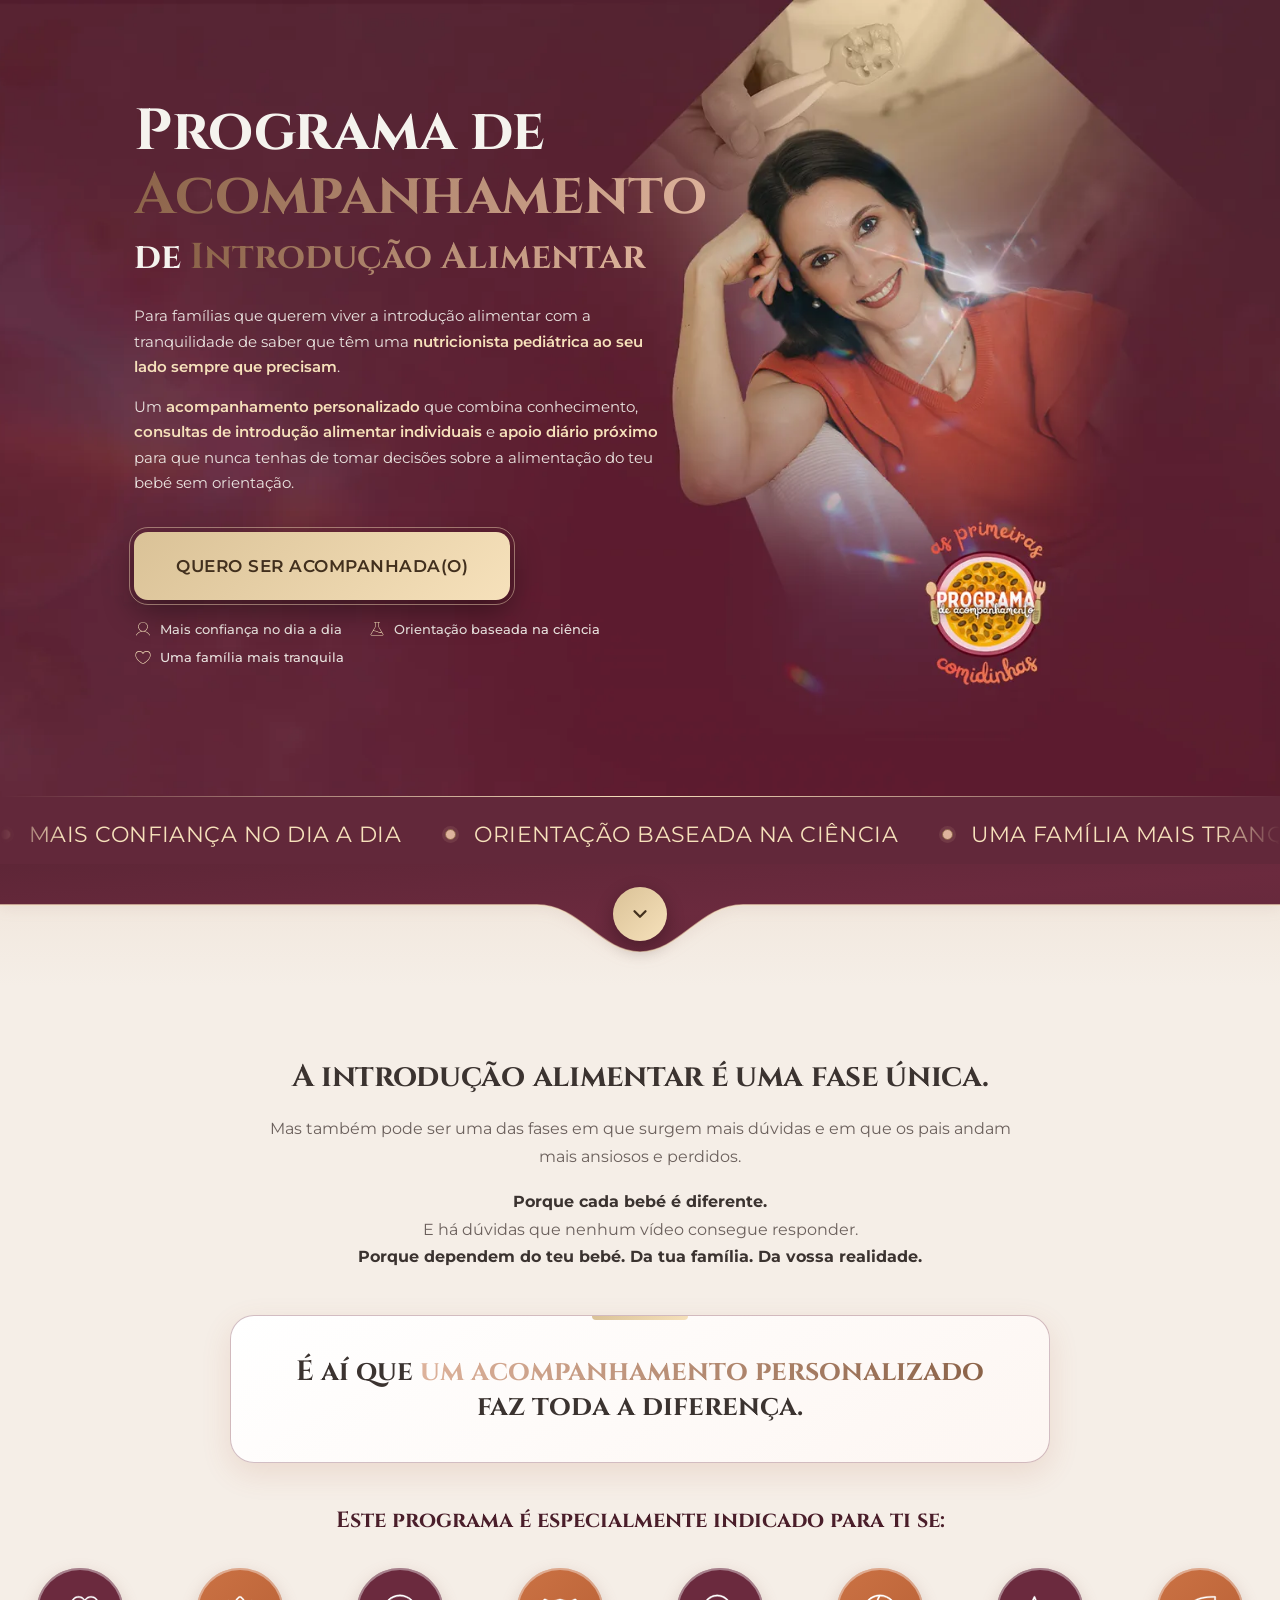
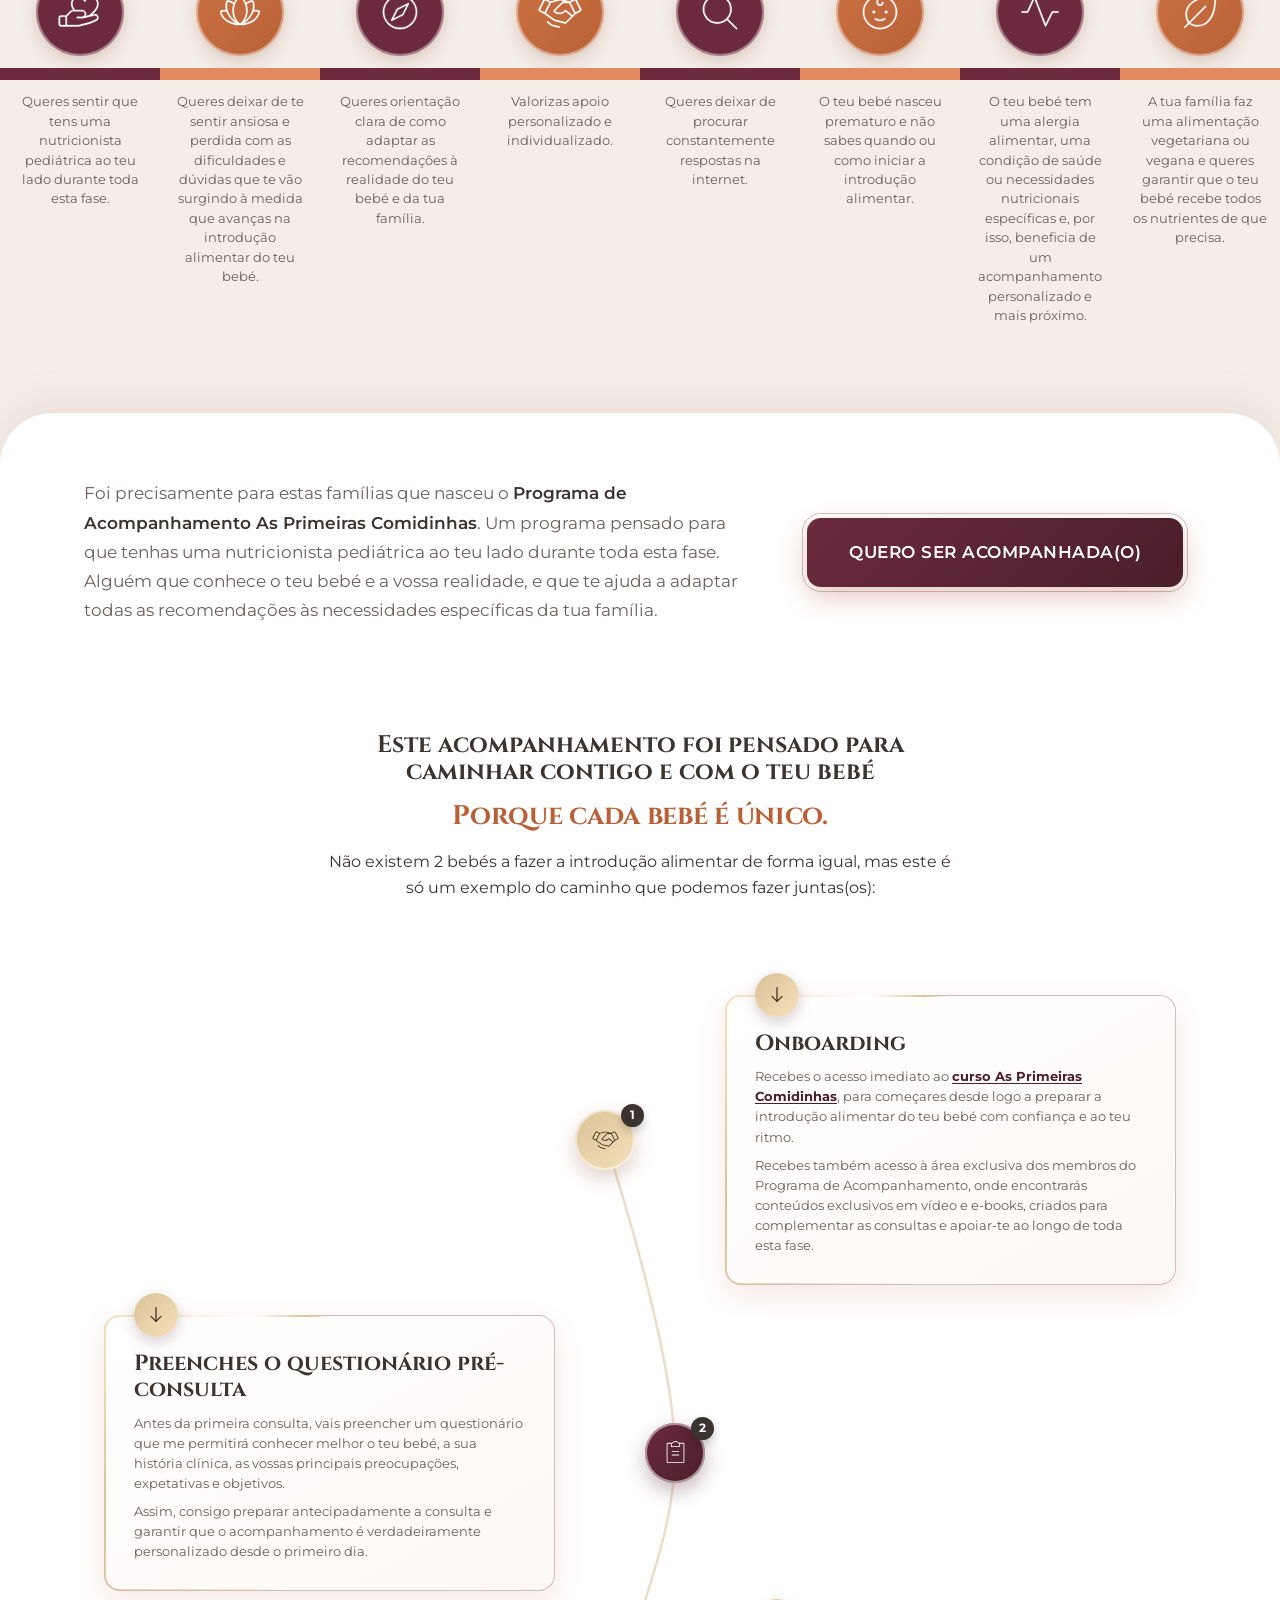
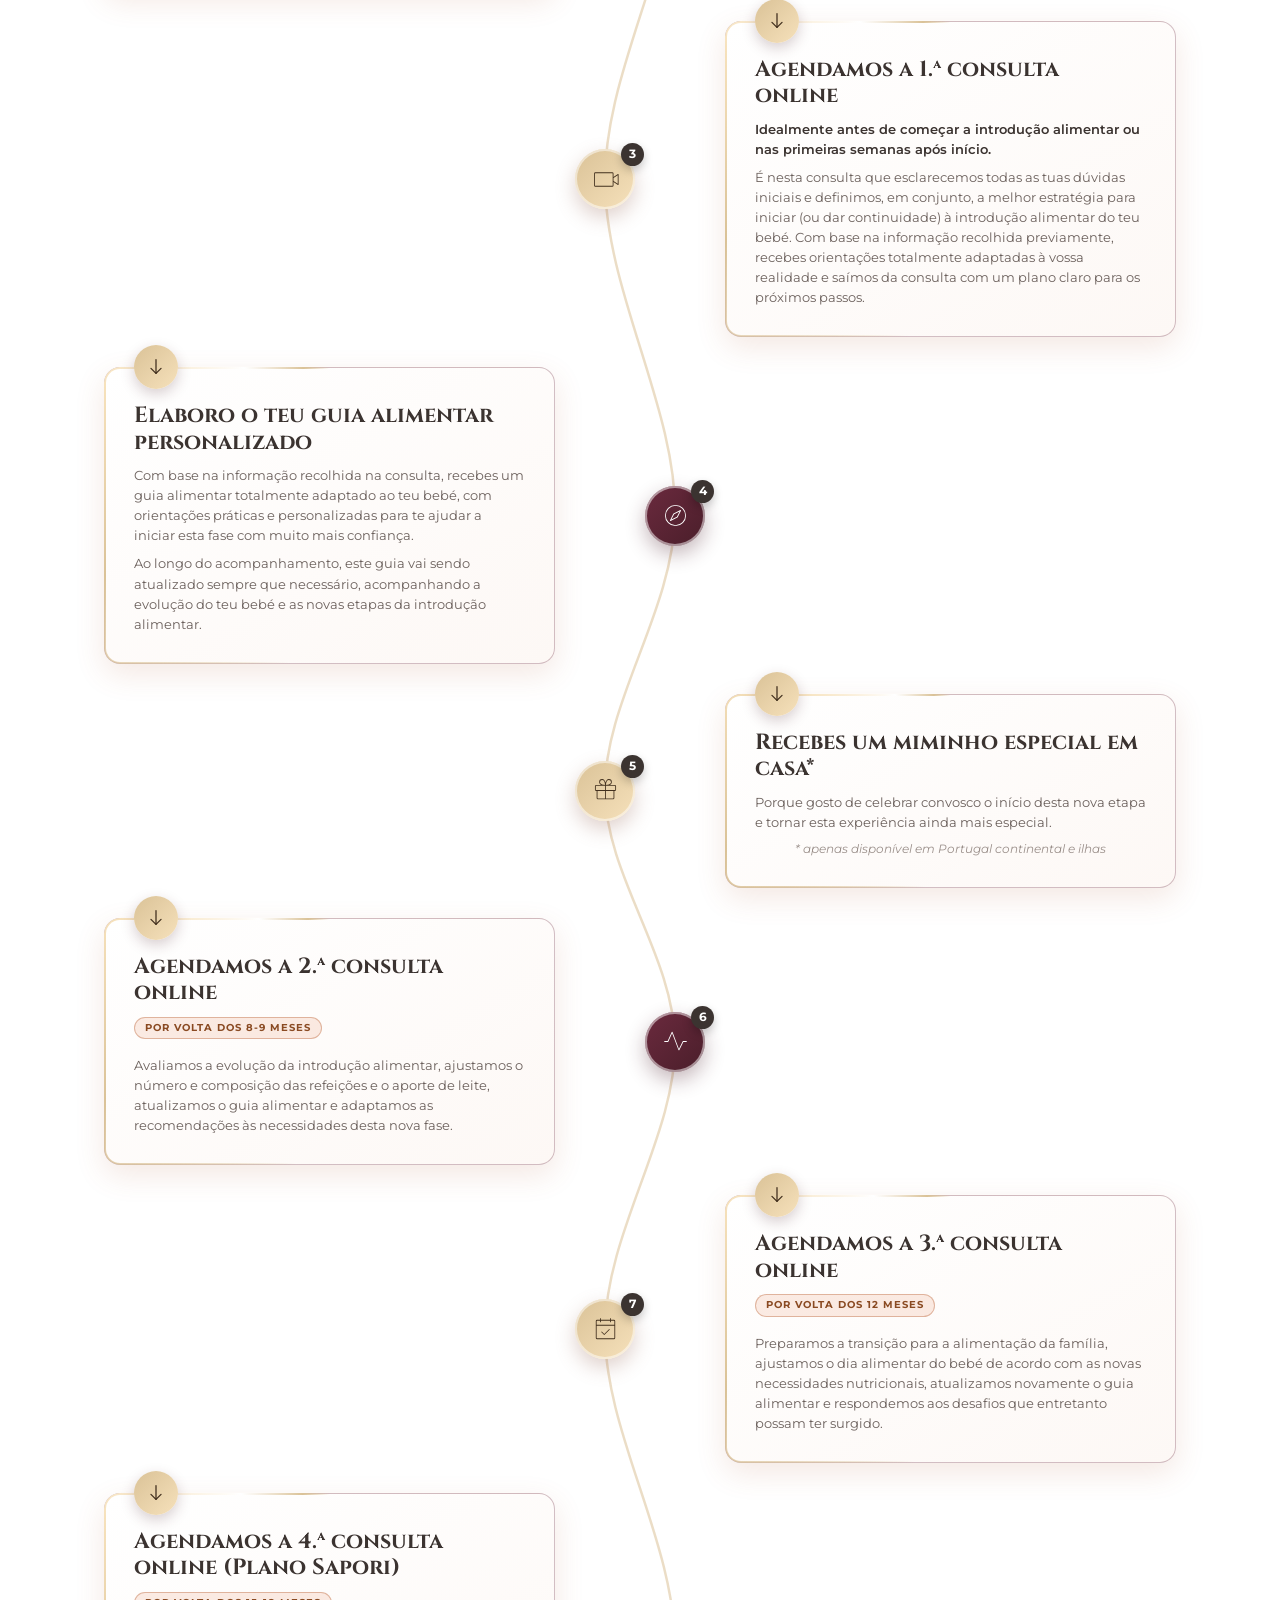
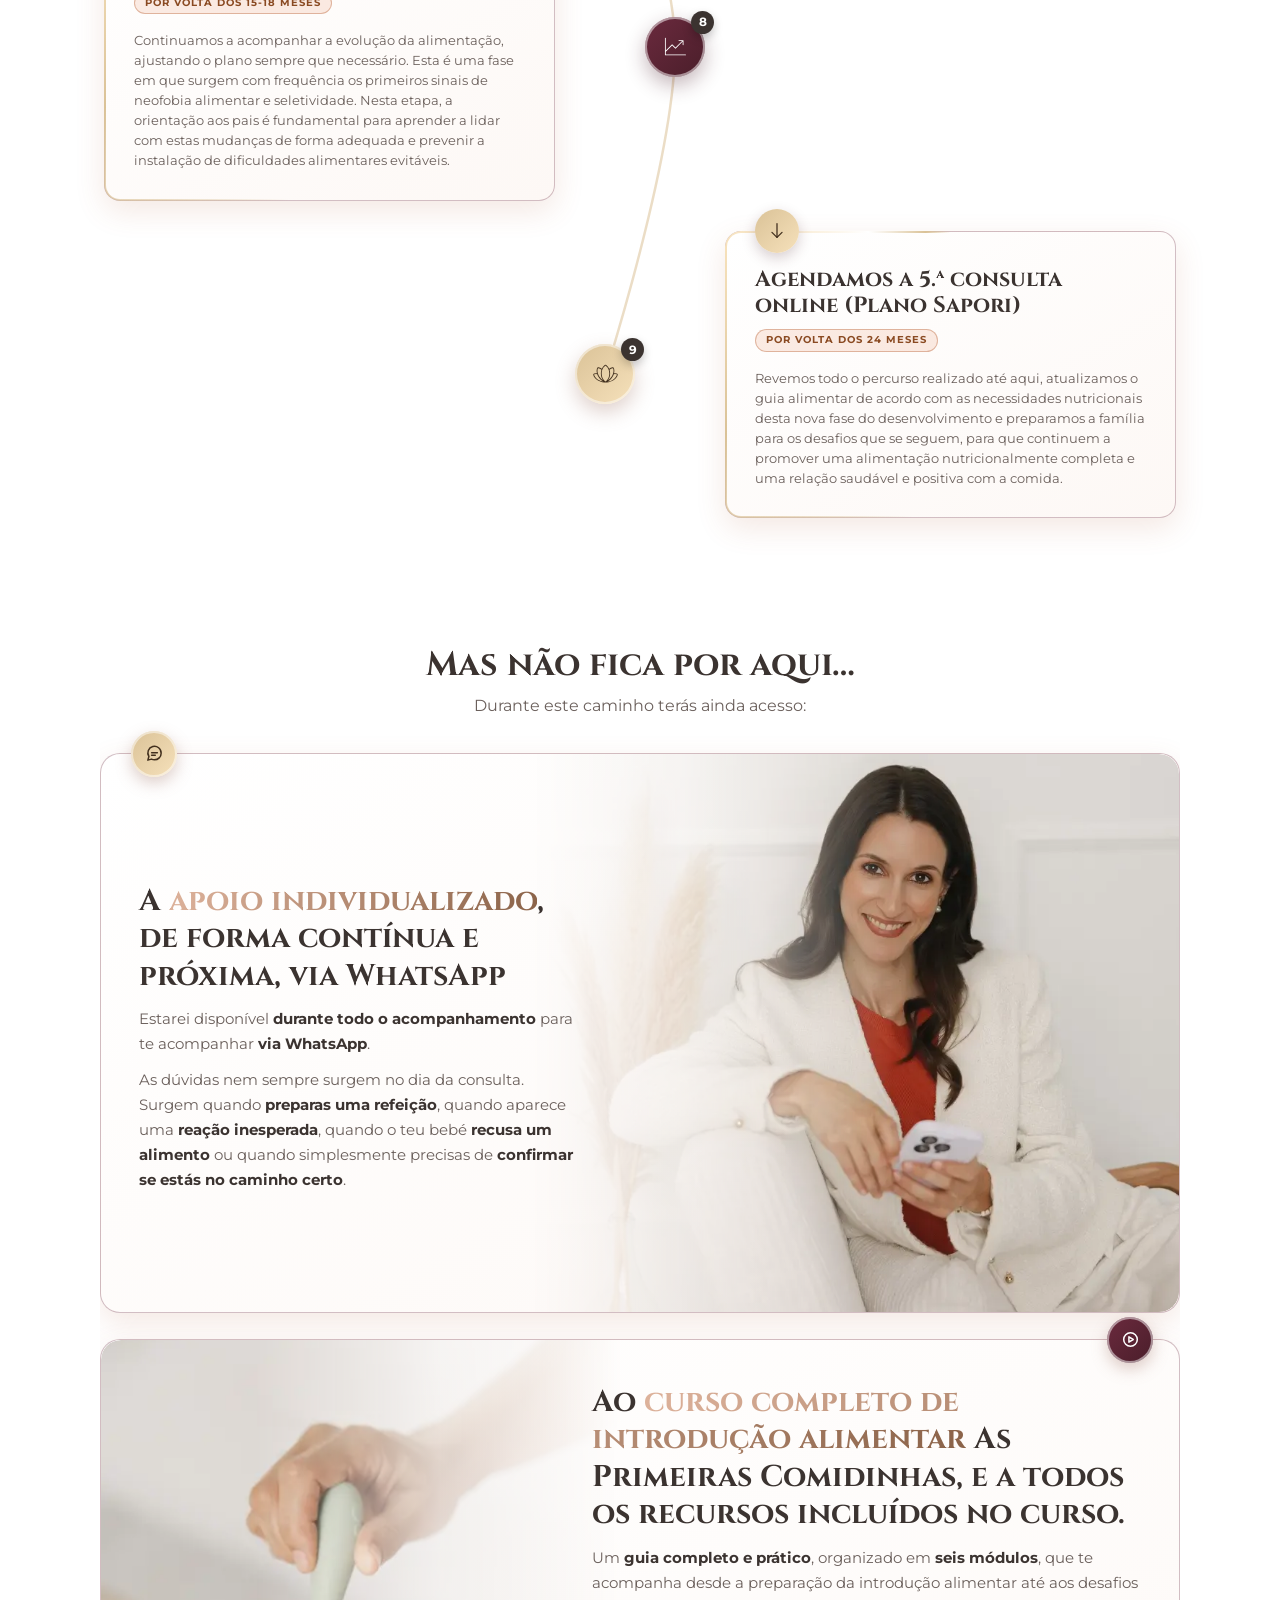
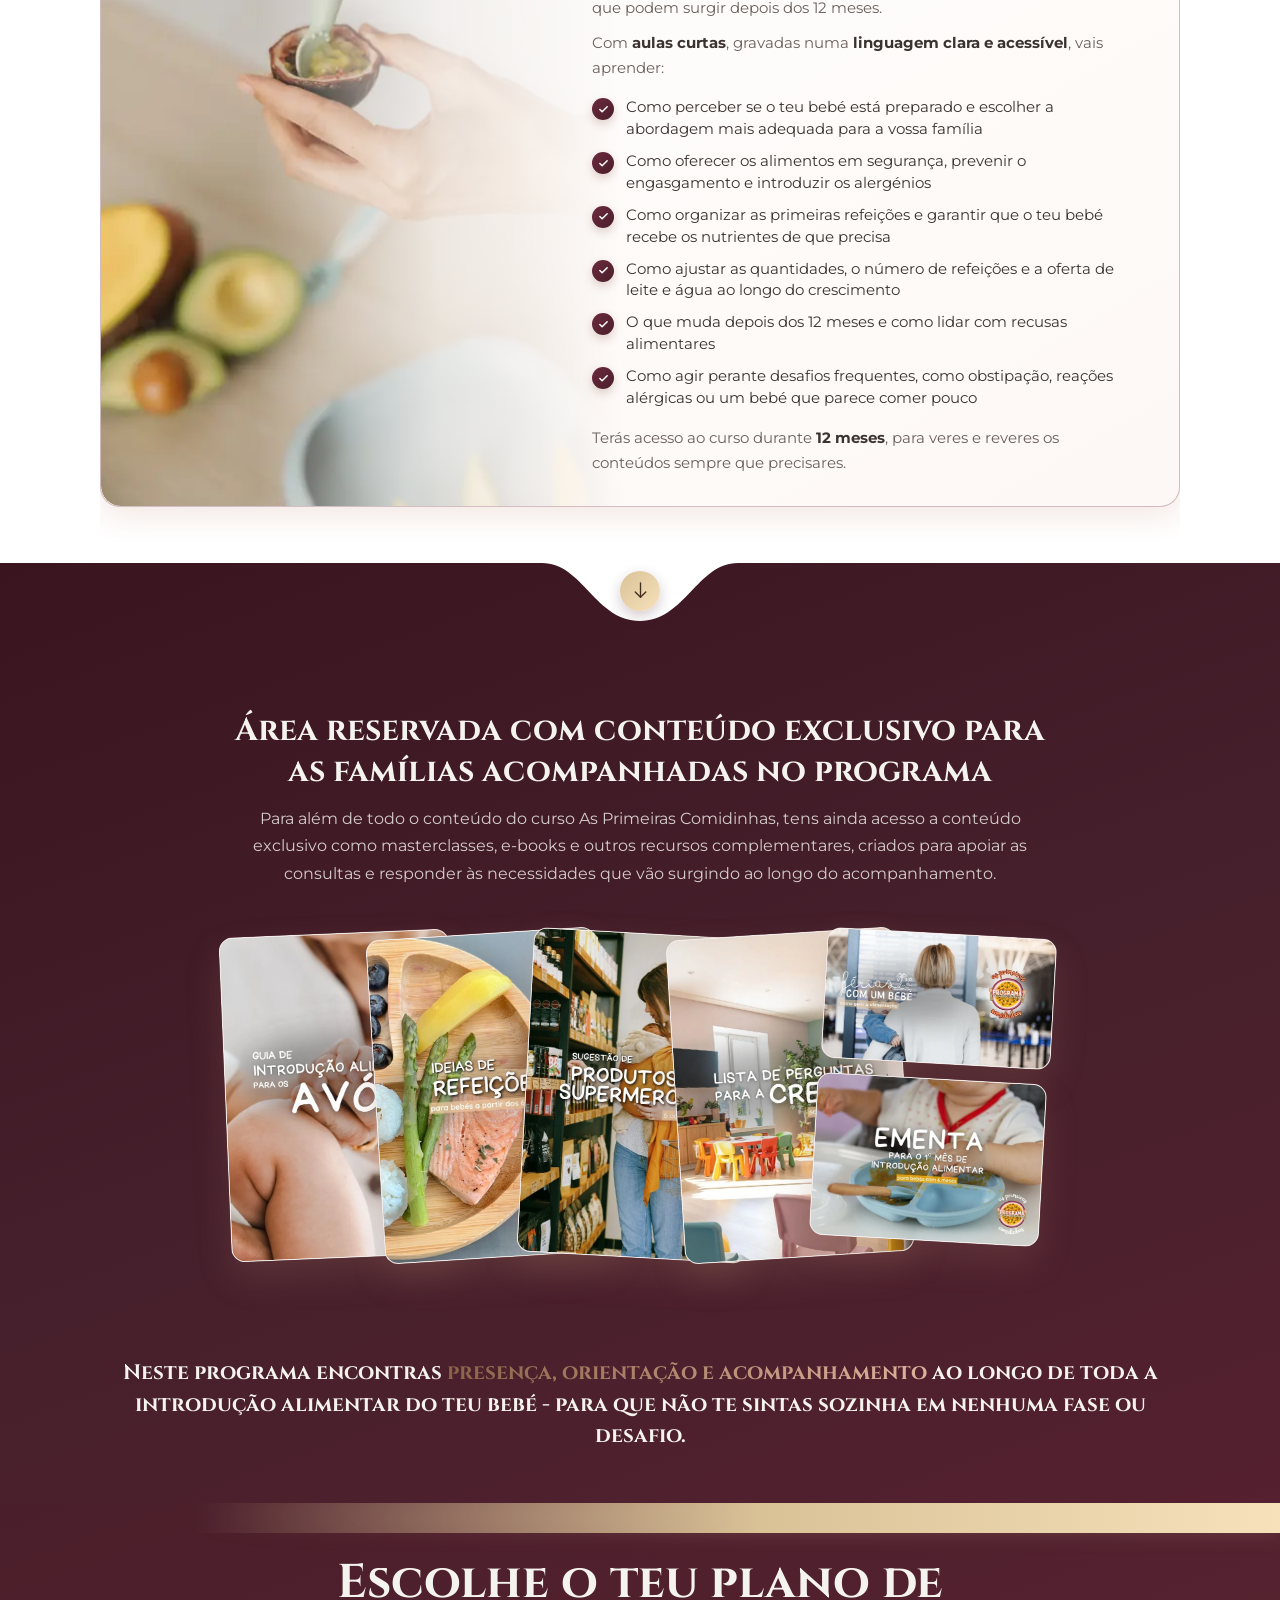
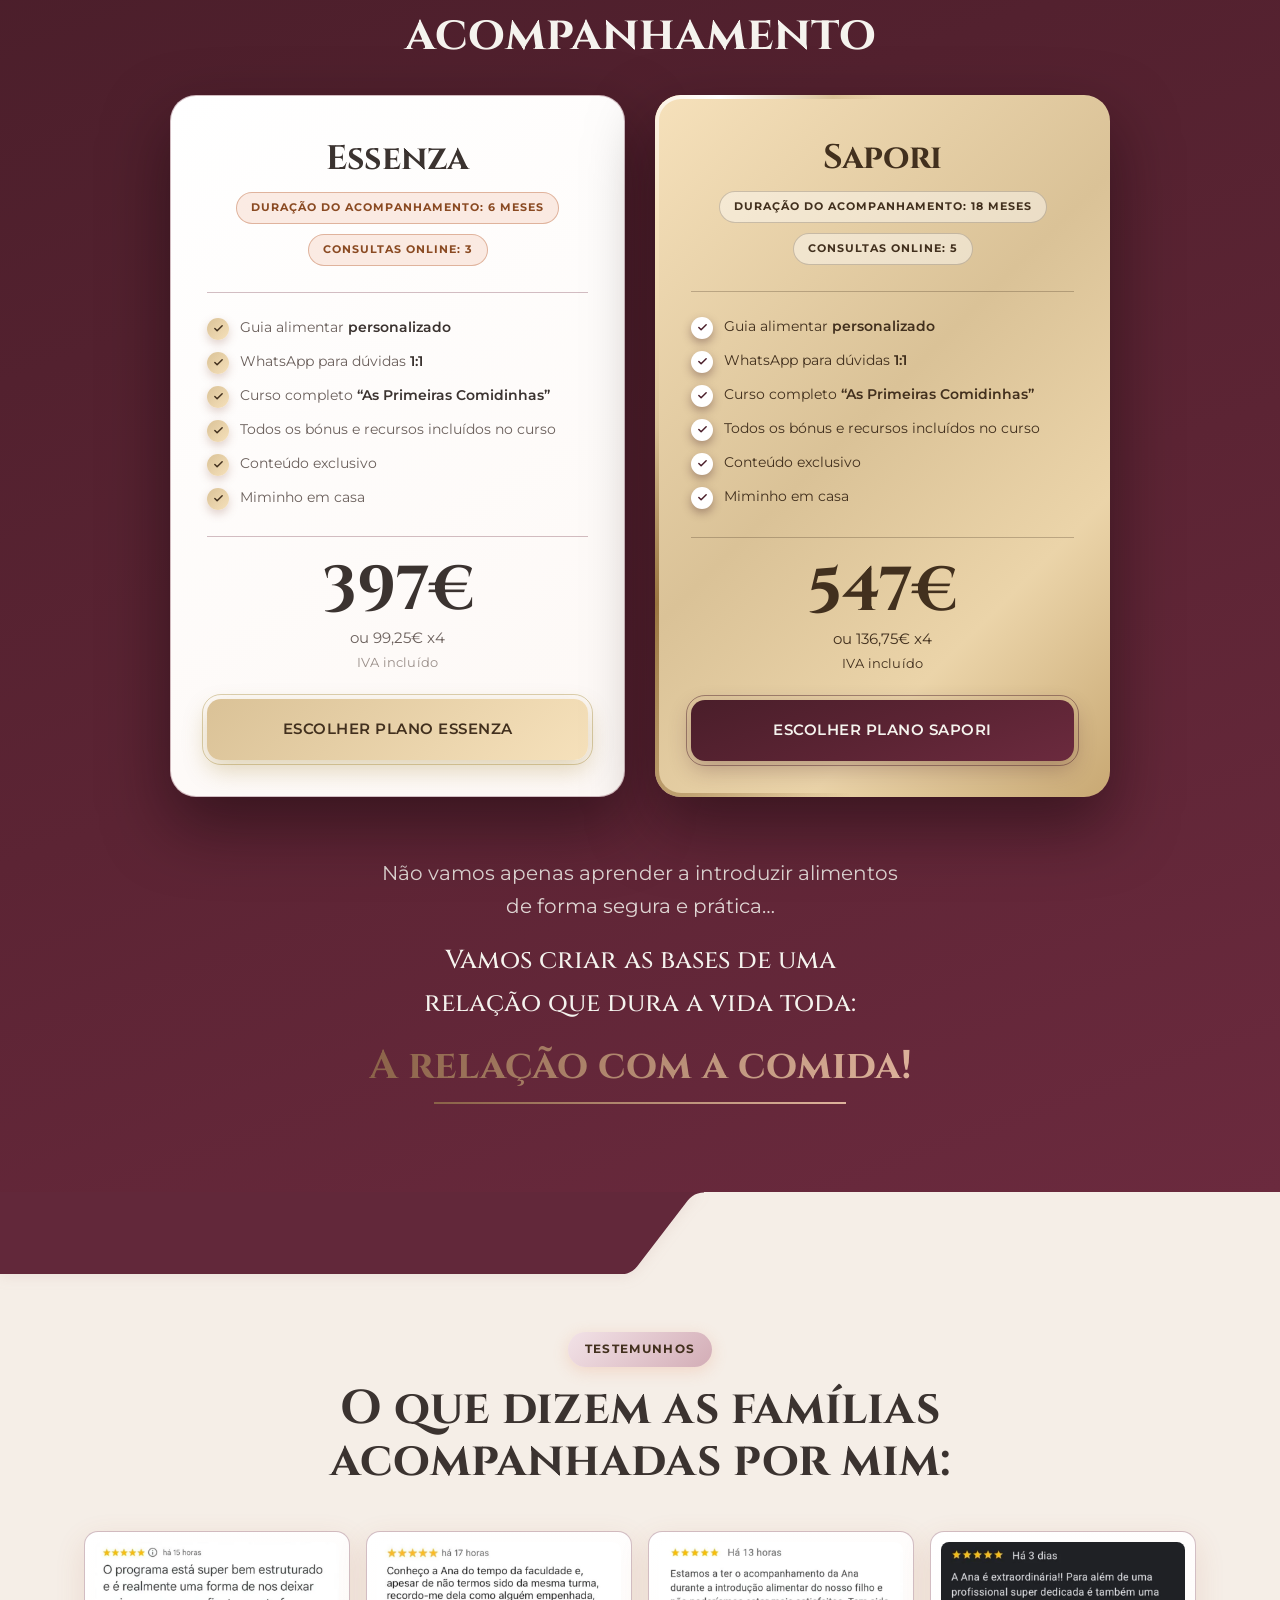
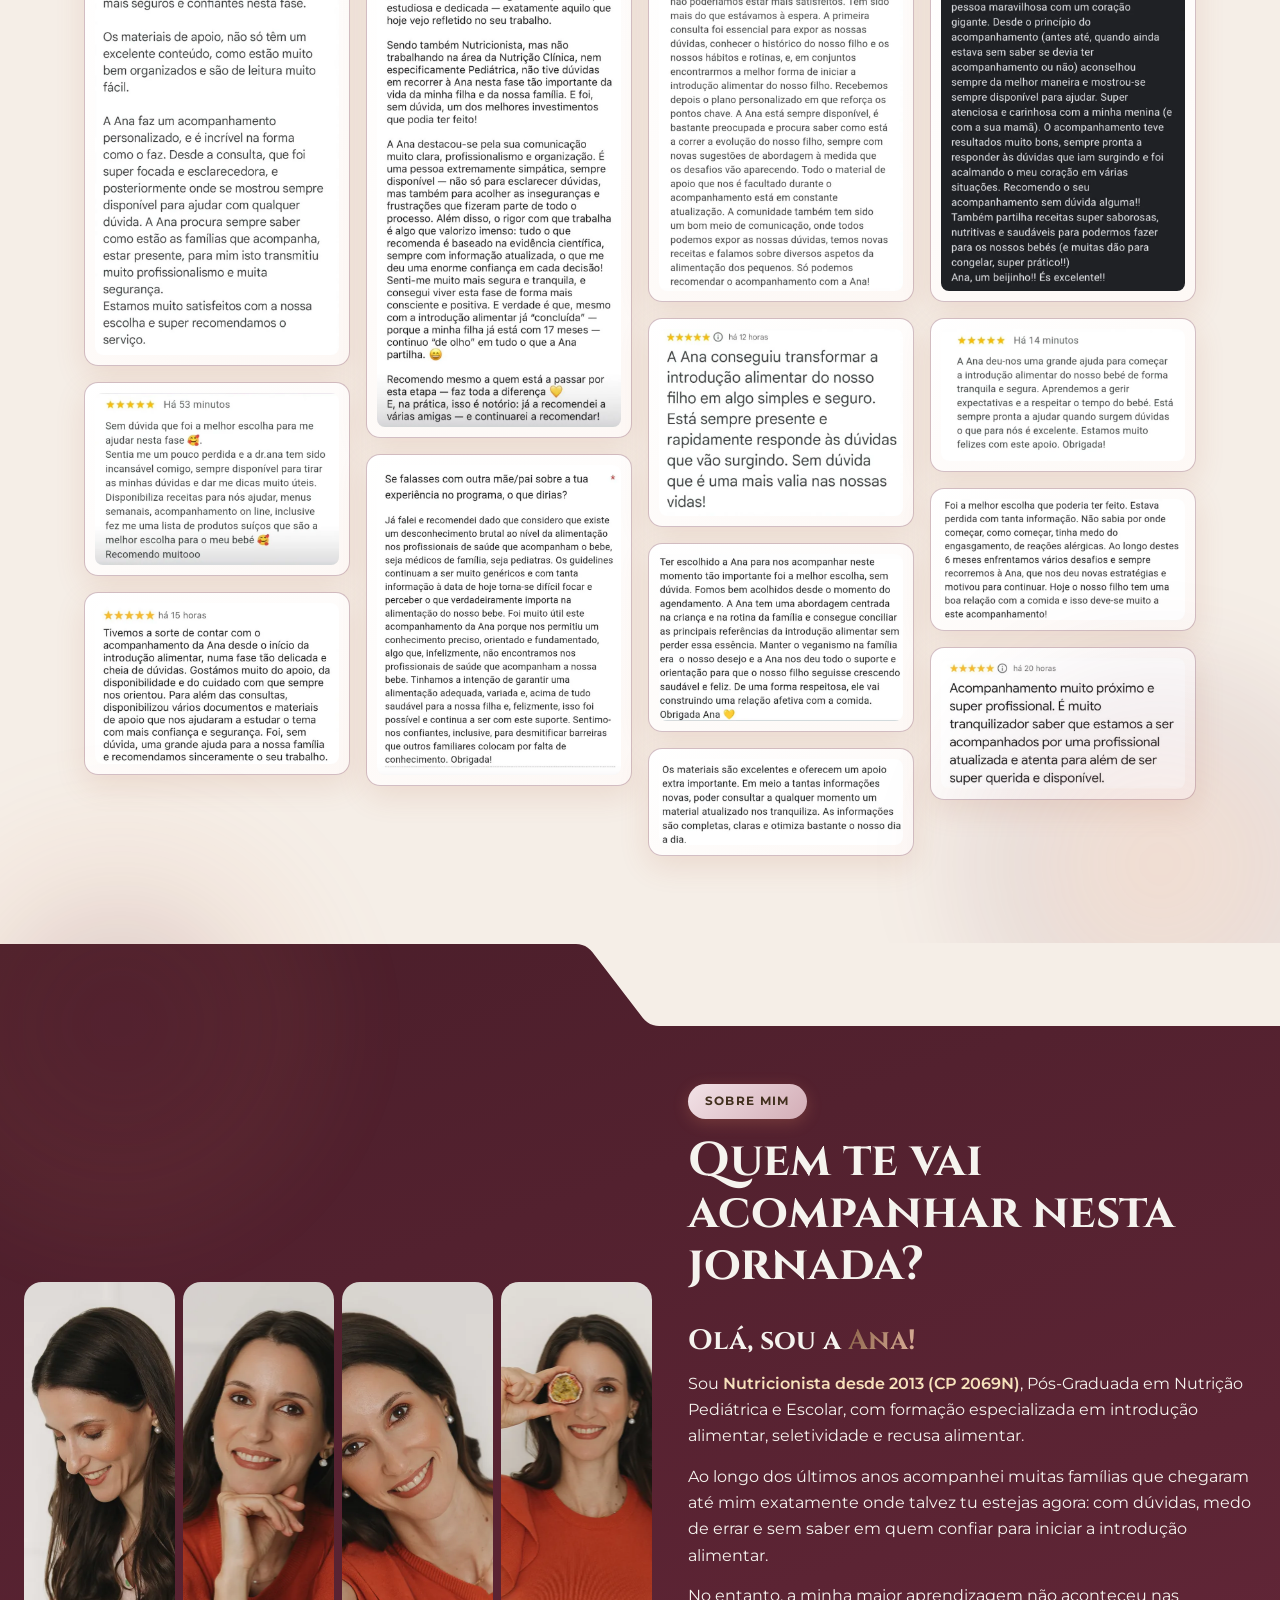
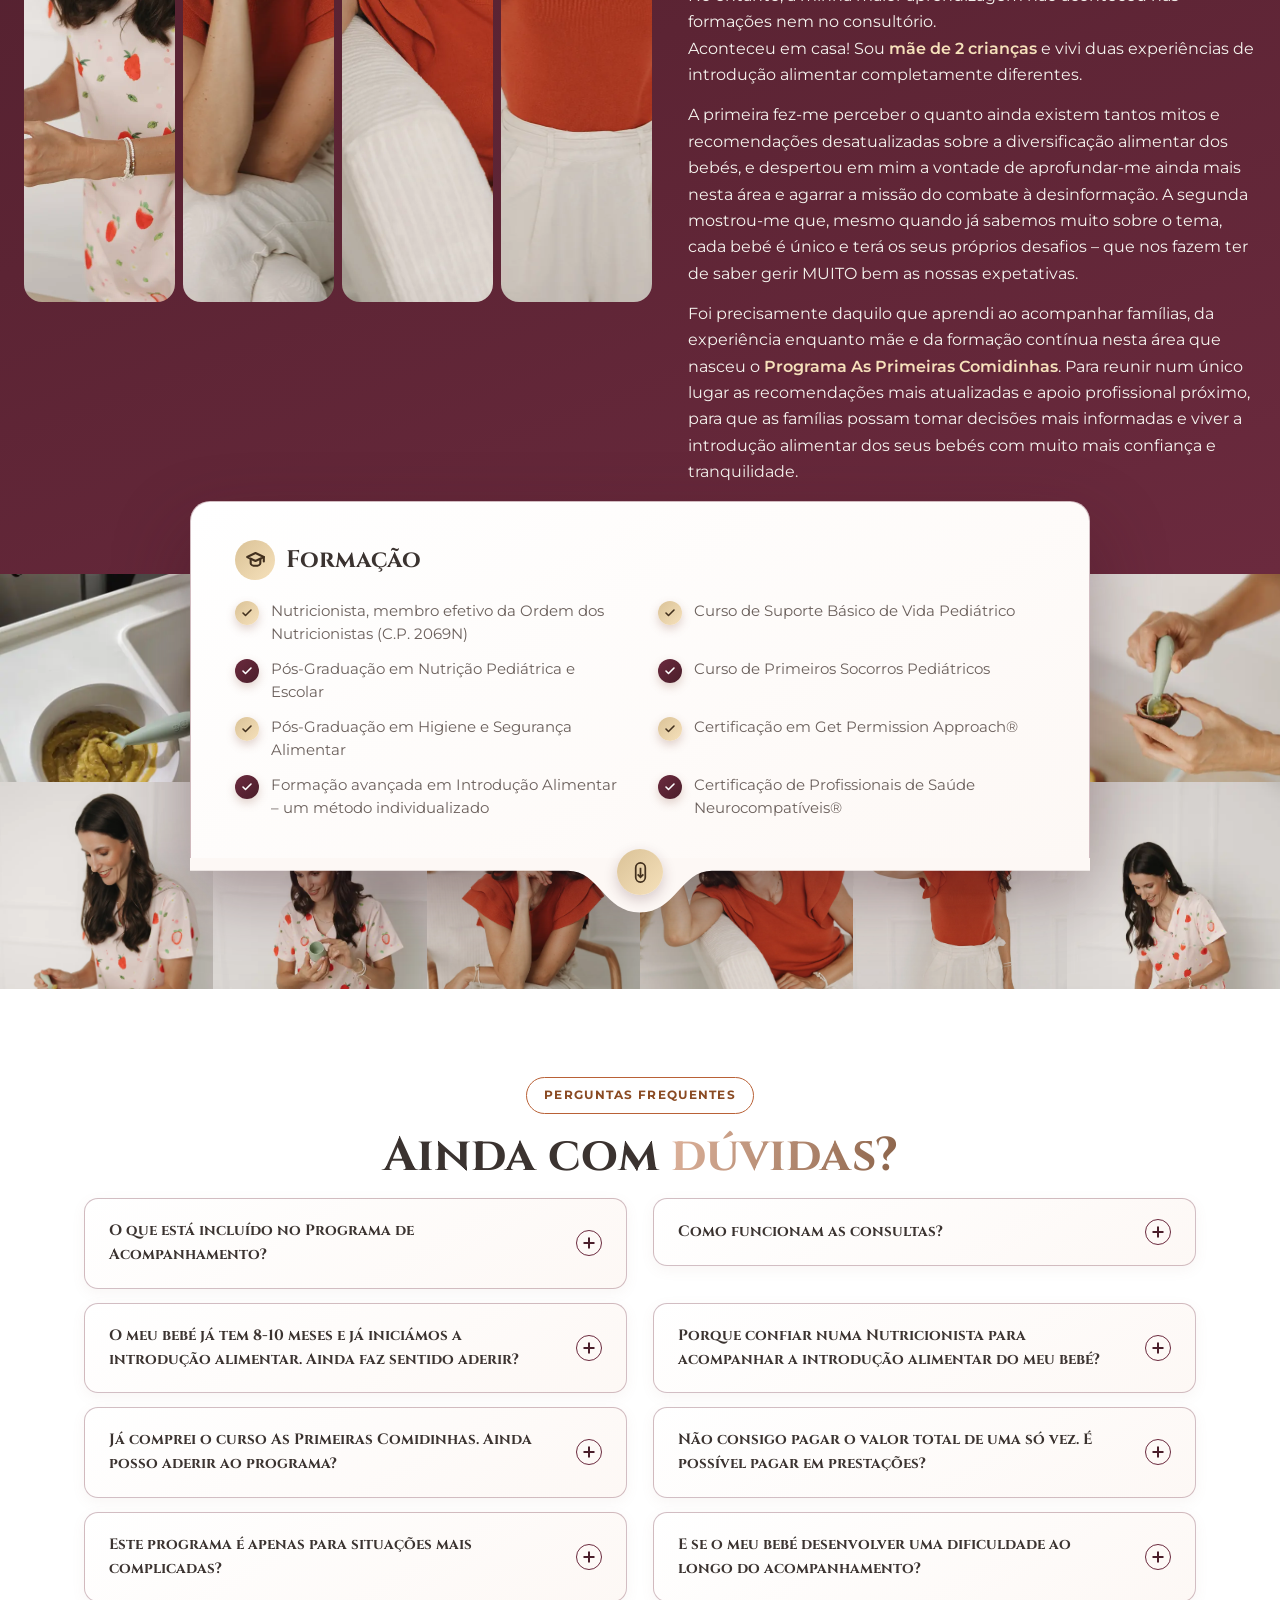
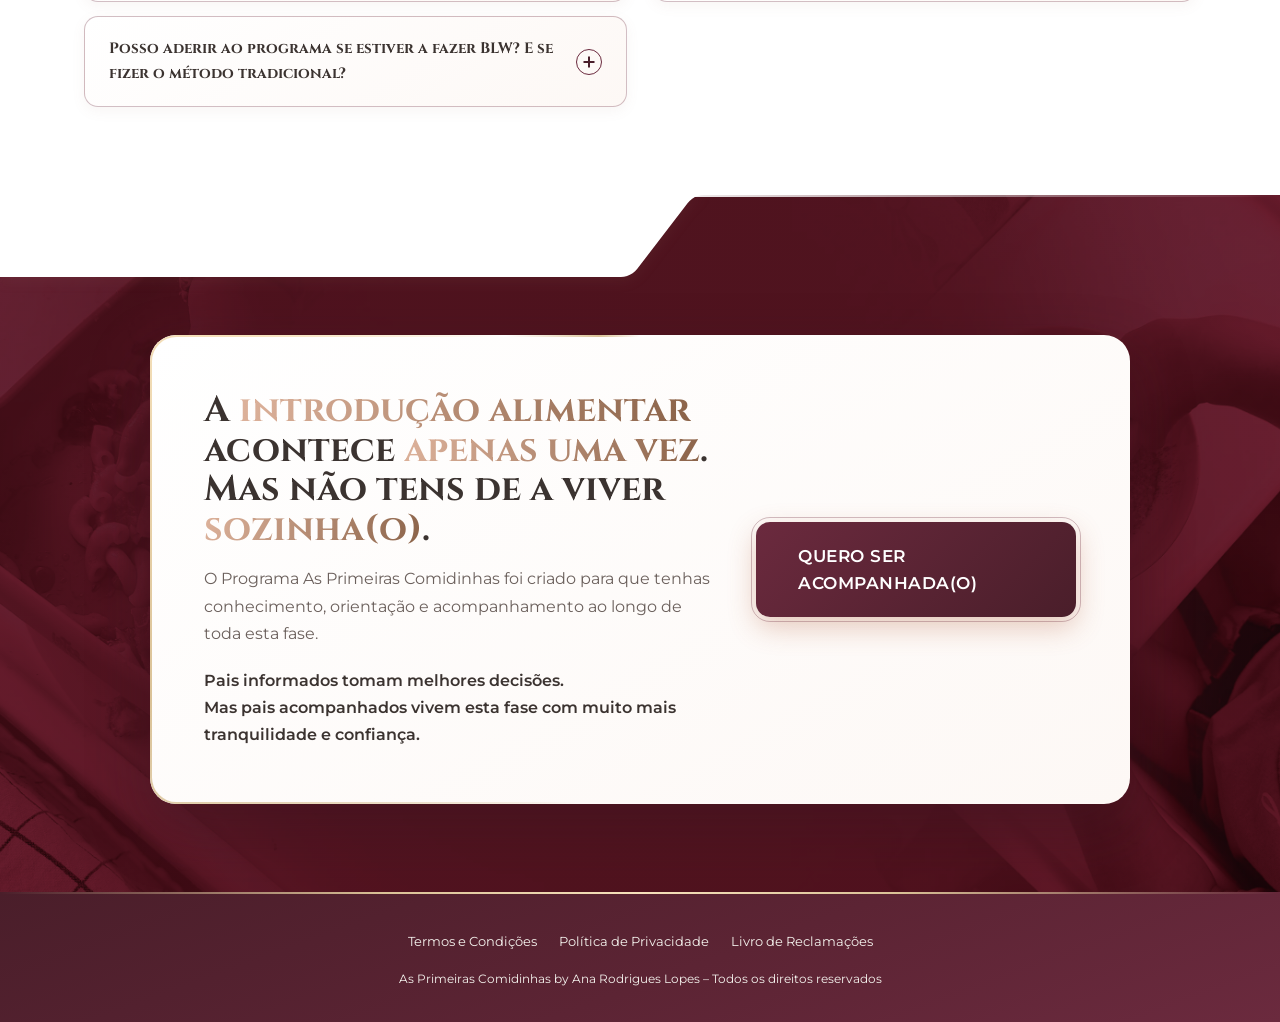
==== commit 9c93ae0d: "[cx] Correct LP4 mobile visuals" ====
--- a/index.html
+++ b/index.html
@@ -13,7 +13,7 @@
 <link rel="preconnect" href="https://fonts.googleapis.com">
 <link rel="preconnect" href="https://fonts.gstatic.com" crossorigin>
 <link href="https://fonts.googleapis.com/css2?family=Cinzel:wght@600;700&family=Montserrat:wght@300;400;500;600;700&display=swap" rel="stylesheet">
-<link rel="stylesheet" href="assets/style.css?v=r17y">
+<link rel="stylesheet" href="assets/style.css?v=r17z">
 
 </head>
 <body>
@@ -617,7 +617,7 @@
   document.addEventListener('keydown',function(e){if(e.key==='Escape')fecha();});
 })();
 
-/* ===== r17y: carrossel mobile dos materiais, com item central em destaque ===== */
+/* ===== r17z: carrossel mobile dos materiais, com vizinhos e loop ===== */
 (function(){
   if(!window.matchMedia||!window.matchMedia('(max-width:600px)').matches)return;
   var track=document.querySelector('.covers-pilha');
@@ -627,27 +627,41 @@
   track.setAttribute('role','region');
   track.setAttribute('aria-roledescription','carrossel');
   cards.forEach(function(card,i){
-    card.setAttribute('tabindex','0');
     card.setAttribute('role','group');
     card.setAttribute('aria-label',(i+1)+' de '+cards.length);
   });
-  function atualiza(){
-    var centro=track.scrollLeft+track.clientWidth/2;
-    var ativo=cards.reduce(function(melhor,card){
-      var cardCentro=card.offsetLeft+card.offsetWidth/2;
-      return Math.abs(cardCentro-centro)<Math.abs((melhor.offsetLeft+melhor.offsetWidth/2)-centro)?card:melhor;
-    },cards[0]);
-    cards.forEach(function(card){card.classList.toggle('is-active',card===ativo)});
+  track.classList.add('materials-carousel');
+  var anterior=document.createElement('button'),proximo=document.createElement('button');
+  anterior.type=proximo.type='button';
+  anterior.className='materials-arrow materials-prev';
+  proximo.className='materials-arrow materials-next';
+  anterior.setAttribute('aria-label','Material anterior');
+  proximo.setAttribute('aria-label','Próximo material');
+  anterior.innerHTML='<svg viewBox="0 0 24 24" aria-hidden="true"><path d="m15 5-7 7 7 7"/></svg>';
+  proximo.innerHTML='<svg viewBox="0 0 24 24" aria-hidden="true"><path d="m9 5 7 7-7 7"/></svg>';
+  track.appendChild(anterior);track.appendChild(proximo);
+  var atual=0;
+  function render(){
+    var prev=(atual-1+cards.length)%cards.length,next=(atual+1)%cards.length;
+    cards.forEach(function(card,i){
+      card.classList.toggle('is-active',i===atual);
+      card.classList.toggle('is-prev',i===prev);
+      card.classList.toggle('is-next',i===next);
+      card.setAttribute('aria-hidden',i===atual?'false':'true');
+      card.setAttribute('tabindex',i===atual?'0':'-1');
+    });
   }
-  var raf=0;
-  track.addEventListener('scroll',function(){cancelAnimationFrame(raf);raf=requestAnimationFrame(atualiza)},{passive:true});
-  cards.forEach(function(card){card.addEventListener('focus',function(){card.scrollIntoView({behavior:'smooth',block:'nearest',inline:'center'})})});
-  window.addEventListener('load',function(){
-    var inicial=cards[1]||cards[0];
-    track.scrollLeft=inicial.offsetLeft-(track.clientWidth-inicial.offsetWidth)/2;
-    atualiza();
+  function muda(delta){atual=(atual+delta+cards.length)%cards.length;render()}
+  anterior.addEventListener('click',function(){muda(-1)});
+  proximo.addEventListener('click',function(){muda(1)});
+  track.addEventListener('keydown',function(e){
+    if(e.key==='ArrowLeft'){e.preventDefault();muda(-1)}
+    if(e.key==='ArrowRight'){e.preventDefault();muda(1)}
   });
-  atualiza();
+  var inicioX=0;
+  track.addEventListener('touchstart',function(e){inicioX=e.changedTouches[0].clientX},{passive:true});
+  track.addEventListener('touchend',function(e){var dx=e.changedTouches[0].clientX-inicioX;if(Math.abs(dx)>42)muda(dx>0?-1:1)},{passive:true});
+  render();
 })();
 
 </script>
--- a/assets/style.css
+++ b/assets/style.css
@@ -1427,7 +1427,7 @@
   .hero{
     padding:64px 0 250px;
     background-image:url("hero-mobile01.webp");
-    background-position:center top;
+    background-position:center bottom;
     background-size:cover;
   }
 
@@ -1445,34 +1445,26 @@
   .caminho .no:nth-child(2n) .no-ico{transform:none}
   .no-ico{width:58px;height:58px;z-index:2}
   .no-ico svg{width:28px;height:28px}
-  .caminho .no .no-corpo,
-  .caminho .no:nth-child(1) .no-corpo{padding:42px 20px 22px;max-width:none}
-  .caminho .no .no-corpo h3{margin-top:0}
-  .step-card-icon{left:20px;width:40px;height:40px}
+  .caminho .no:nth-child(n) .no-corpo{padding:58px 22px 24px;max-width:none}
+  .caminho .no:nth-child(n) .no-corpo h3{margin-top:0}
+  .step-card-icon{left:22px;width:40px;height:40px}
   .step-card-icon svg{width:20px;height:20px}
 
   /* Cards de apoio: imagem no topo e fade inferior. */
   .apoio-card,
-  .apoio-card.bg-wa{min-height:0;padding:200px 20px 24px}
+  .apoio-card.bg-wa{--apoio-pt:250px;min-height:0;padding:250px 20px 24px}
   .apoio-card::before,
   .apoio-card.bg-wa::before,
   .apoio-card.bg-curso::before{
     inset:0 0 auto;
     width:100%;
-    height:220px;
+    height:270px;
     border-radius:20px 20px 0 0;
     background-position:center 20%;
     -webkit-mask-image:linear-gradient(180deg,#000 0%,#000 58%,rgba(0,0,0,.54) 78%,transparent 100%);
     mask-image:linear-gradient(180deg,#000 0%,#000 58%,rgba(0,0,0,.54) 78%,transparent 100%);
   }
   .apoio-card.bg-wa::before{background-position:center top}
-  .apoio-card .apoio-corpo,
-  .apoio-card.bg-wa .apoio-corpo{position:relative}
-  .apoio-card h4,
-  .apoio-card.bg-wa .apoio-corpo h4{position:relative}
-  .apoio-card h4 .apoio-tag,
-  .apoio-card.bg-wa h4 .apoio-tag,
-  .apoio-card.bg-curso h4 .apoio-tag{top:0;left:0;right:auto;transform:translateY(-58%)}
 
   /* Ondas mais abertas no mobile. */
   .area-divider{overflow:hidden}
@@ -1481,49 +1473,60 @@
   .forma-divider{left:-40%;width:180%}
 
   /* Materiais: carrossel mobile com foco central e vizinhos visíveis. */
-  .covers-pilha{
-    --cw:68vw;
-    display:flex;
-    flex-wrap:nowrap;
-    justify-content:flex-start;
-    align-items:center;
-    gap:12px;
+  .covers-pilha.materials-carousel{
+    --cw:72vw;
+    display:block;
+    position:relative;
     width:100%;
     margin:32px 0 0;
-    padding:22px 16vw 30px;
-    overflow-x:auto;
-    scroll-snap-type:x mandatory;
-    scroll-padding-inline:16vw;
-    scrollbar-width:none;
-    -webkit-overflow-scrolling:touch;
+    height:calc(var(--cw) * .70 + 58px);
+    padding:20px 0 38px;
+    overflow:hidden;
   }
-  .covers-pilha::-webkit-scrollbar{display:none}
   .covers-break{display:none}
-  .covers-pilha img,
-  .covers-pilha img:first-child,
-  .covers-pilha img:nth-child(odd),
-  .covers-pilha img:nth-child(even),
-  .covers-pilha img:last-child{
-    flex:0 0 var(--cw);
+  .covers-pilha.materials-carousel img,
+  .covers-pilha.materials-carousel img:first-child,
+  .covers-pilha.materials-carousel img:nth-child(odd),
+  .covers-pilha.materials-carousel img:nth-child(even),
+  .covers-pilha.materials-carousel img:last-child{
+    position:absolute;
+    top:20px;
+    left:50%;
     width:var(--cw);
     height:auto;
     margin:0;
-    scroll-snap-align:center;
-    scroll-snap-stop:always;
-    transform:scale(.78);
+    transform:translateX(-50%) scale(.62);
     transform-origin:center;
-    filter:blur(1.8px);
-    opacity:.5;
-    z-index:1;
+    filter:blur(3px);
+    opacity:0;
+    pointer-events:none;
+    z-index:0;
     transition:transform .3s ease,filter .3s ease,opacity .3s ease,box-shadow .3s ease;
   }
-  .covers-pilha img.is-active{
-    transform:scale(1);
+  .covers-pilha.materials-carousel img.is-active{
+    transform:translateX(-50%) scale(1);
     filter:none;
     opacity:1;
     z-index:3;
+    pointer-events:auto;
     box-shadow:0 20px 40px rgba(20,5,10,.38);
   }
+  .covers-pilha.materials-carousel img.is-prev{
+    transform:translateX(calc(-50% - 62vw)) scale(.68);
+    filter:blur(2.5px);
+    opacity:.48;
+    z-index:1;
+  }
+  .covers-pilha.materials-carousel img.is-next{
+    transform:translateX(calc(-50% + 62vw)) scale(.68);
+    filter:blur(2.5px);
+    opacity:.48;
+    z-index:1;
+  }
+  .materials-arrow{position:absolute;top:calc(50% - 20px);z-index:6;width:40px;height:40px;border:1px solid rgba(222,179,156,.72);border-radius:50%;display:flex;align-items:center;justify-content:center;background:rgba(74,30,42,.9);color:#F6E1BB;box-shadow:0 6px 16px rgba(20,5,10,.3);cursor:pointer}
+  .materials-arrow svg{width:20px;height:20px;fill:none;stroke:currentColor;stroke-width:2;stroke-linecap:round;stroke-linejoin:round}
+  .materials-prev{left:12px}
+  .materials-next{right:12px}
 
   /* Barra dos planos sem filete lateral. */
   .sec-preco::before{left:auto;right:0;width:100%;background:linear-gradient(270deg,var(--gold-claro) 0%,var(--gold) 66%,transparent 100%);border-left:0;box-shadow:none}
@@ -1533,10 +1536,12 @@
   .sobre-fotos{width:calc(100vw - 28px);margin-left:calc(50% - 50vw + 14px);gap:7px}
 
   /* Divisória superior final sem o filete/sombra gradiente à esquerda. */
+  .sec-test>.aba,
   .sec-final>.aba{filter:none}
+  .sec-test>.aba::before,
+  .sec-final>.aba::before{left:-3px;width:calc(var(--aba-total) + 3px);border:0;box-shadow:none}
 }
 
 @media(max-width:600px) and (prefers-reduced-motion:reduce){
-  .covers-pilha{scroll-behavior:auto}
   .covers-pilha img{transition:none}
 }
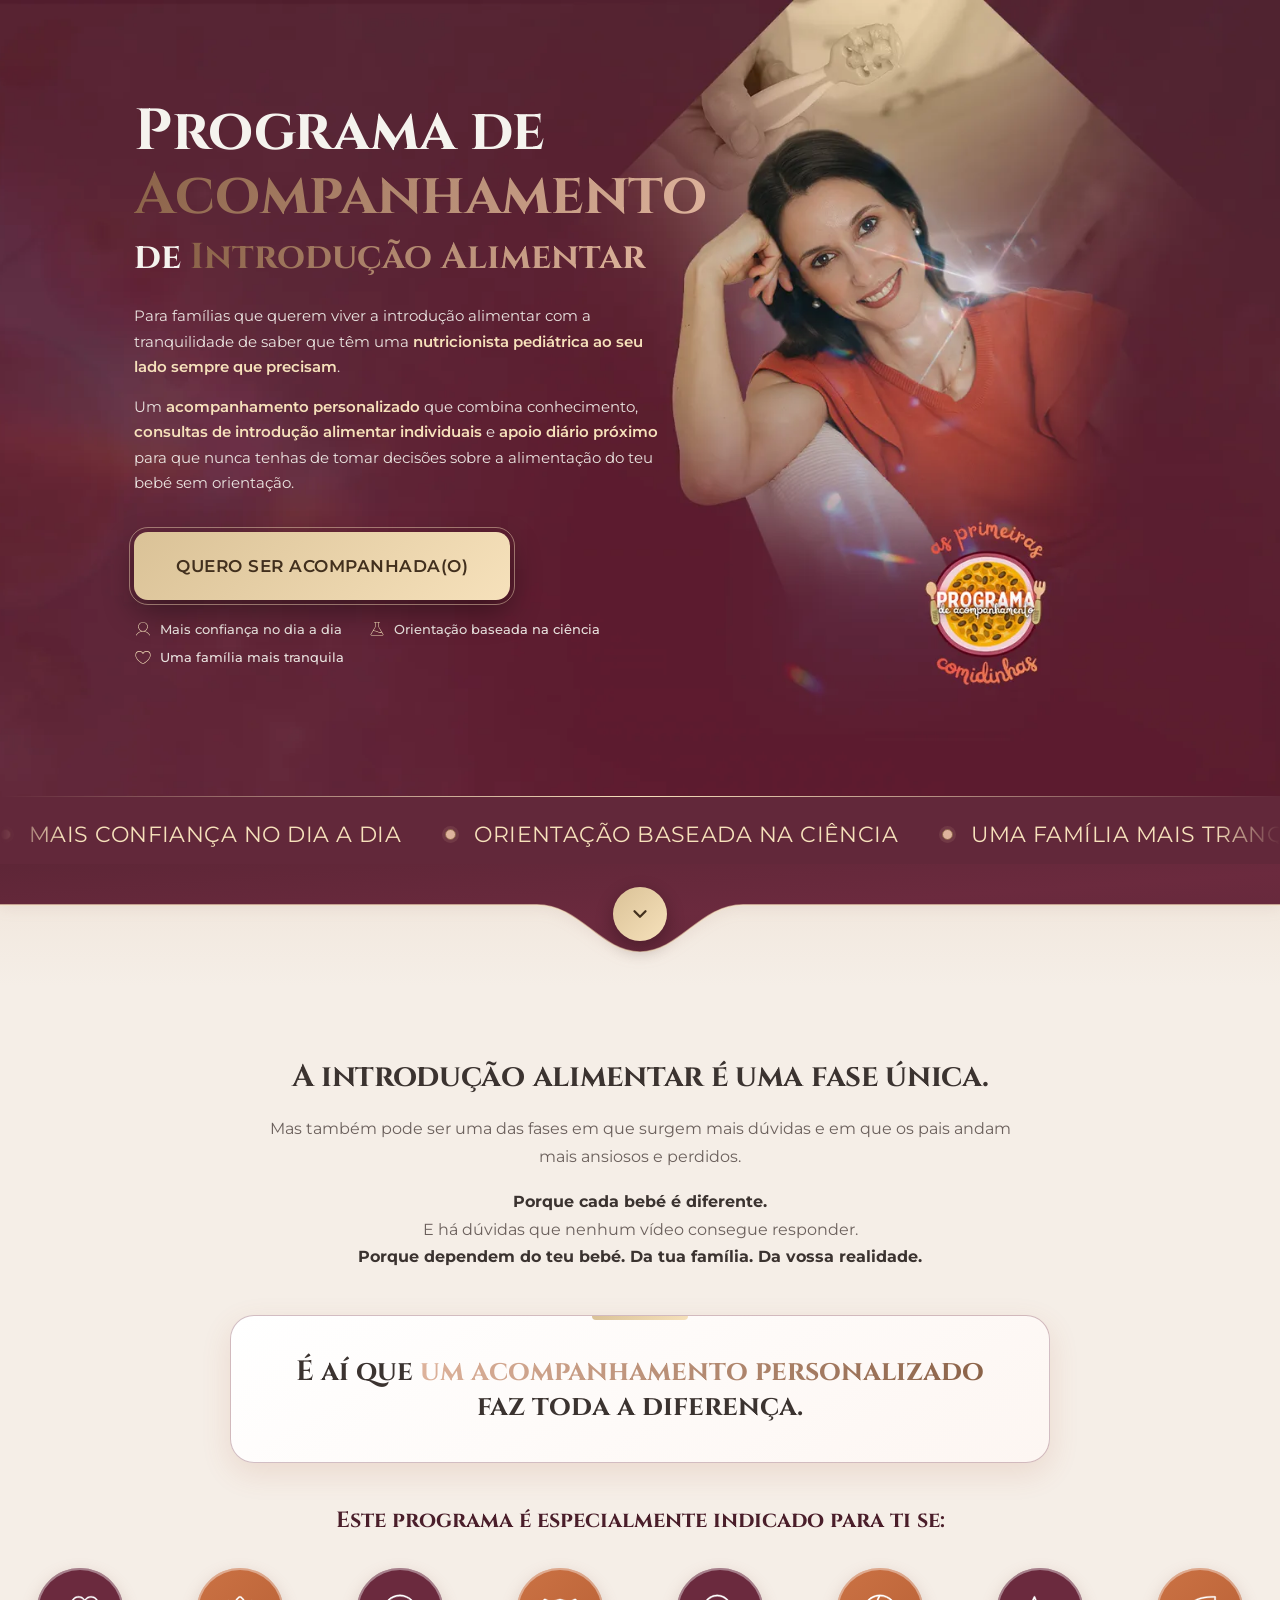
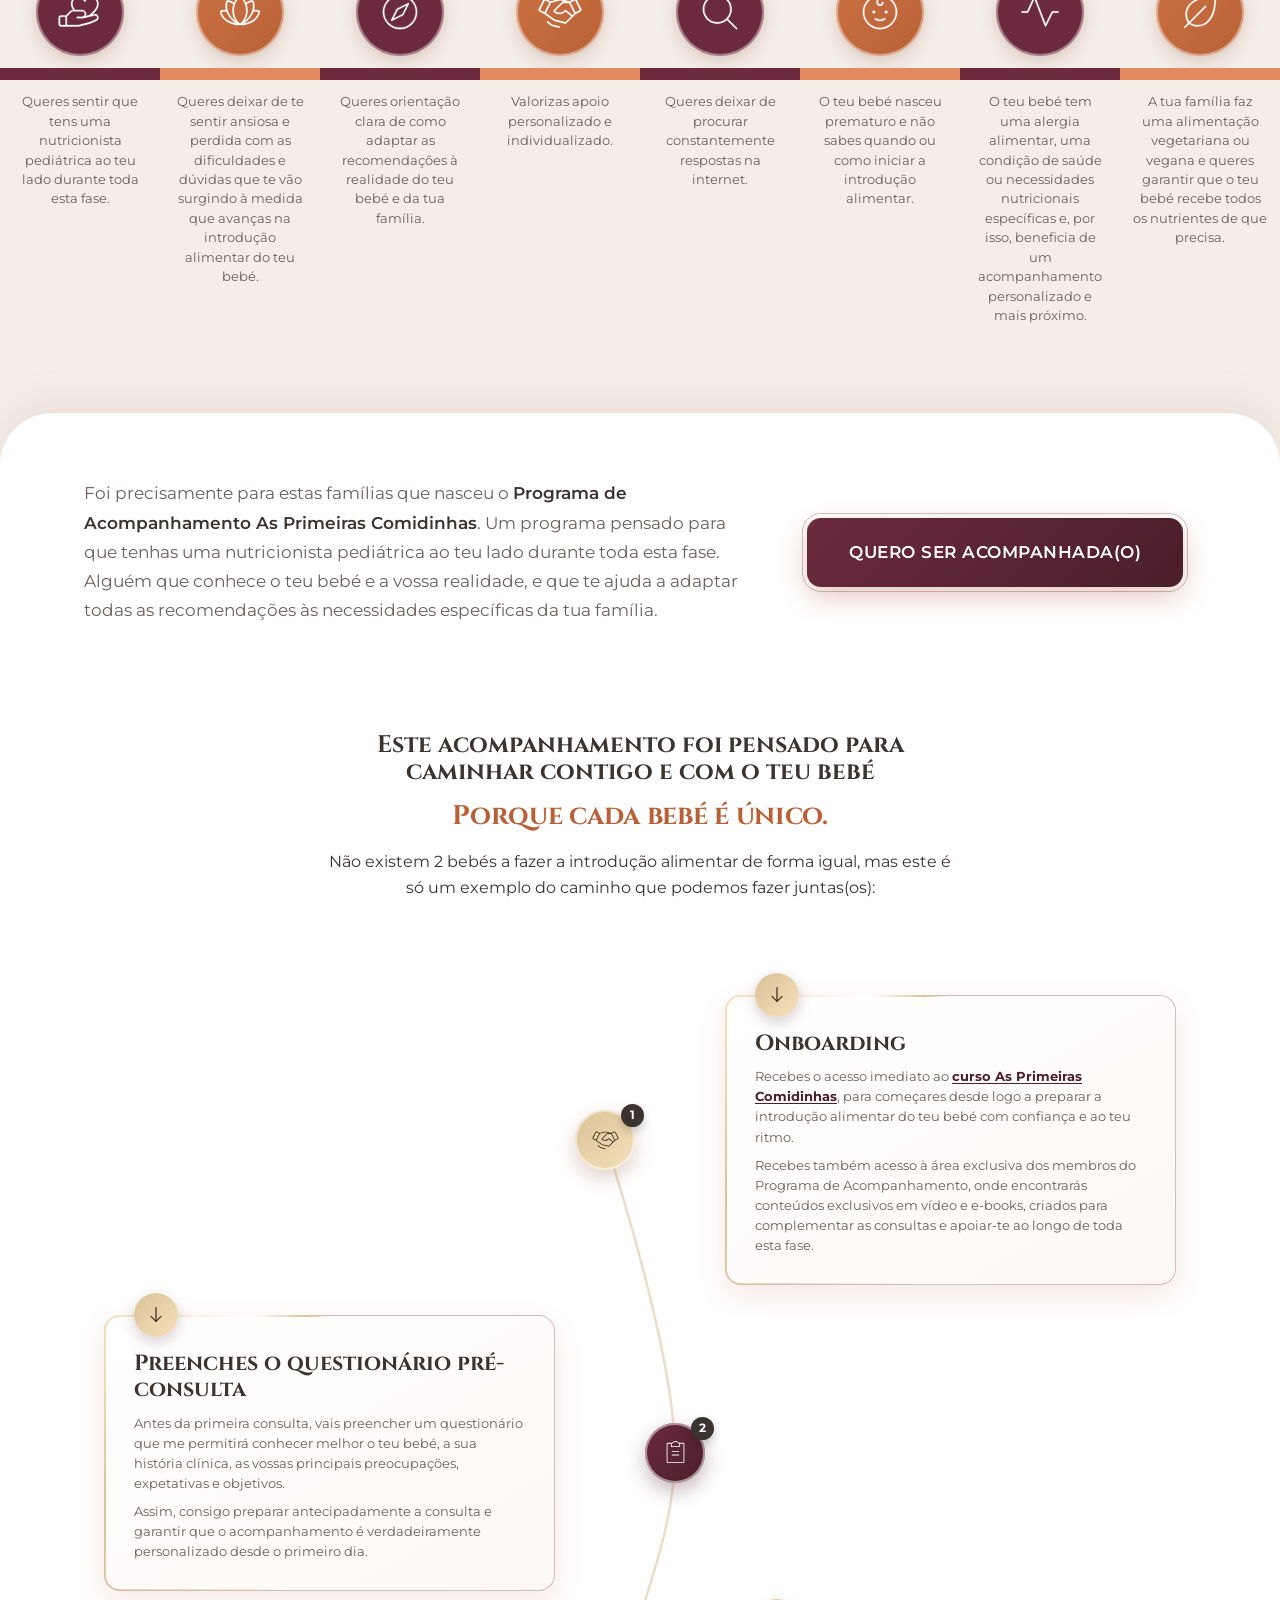
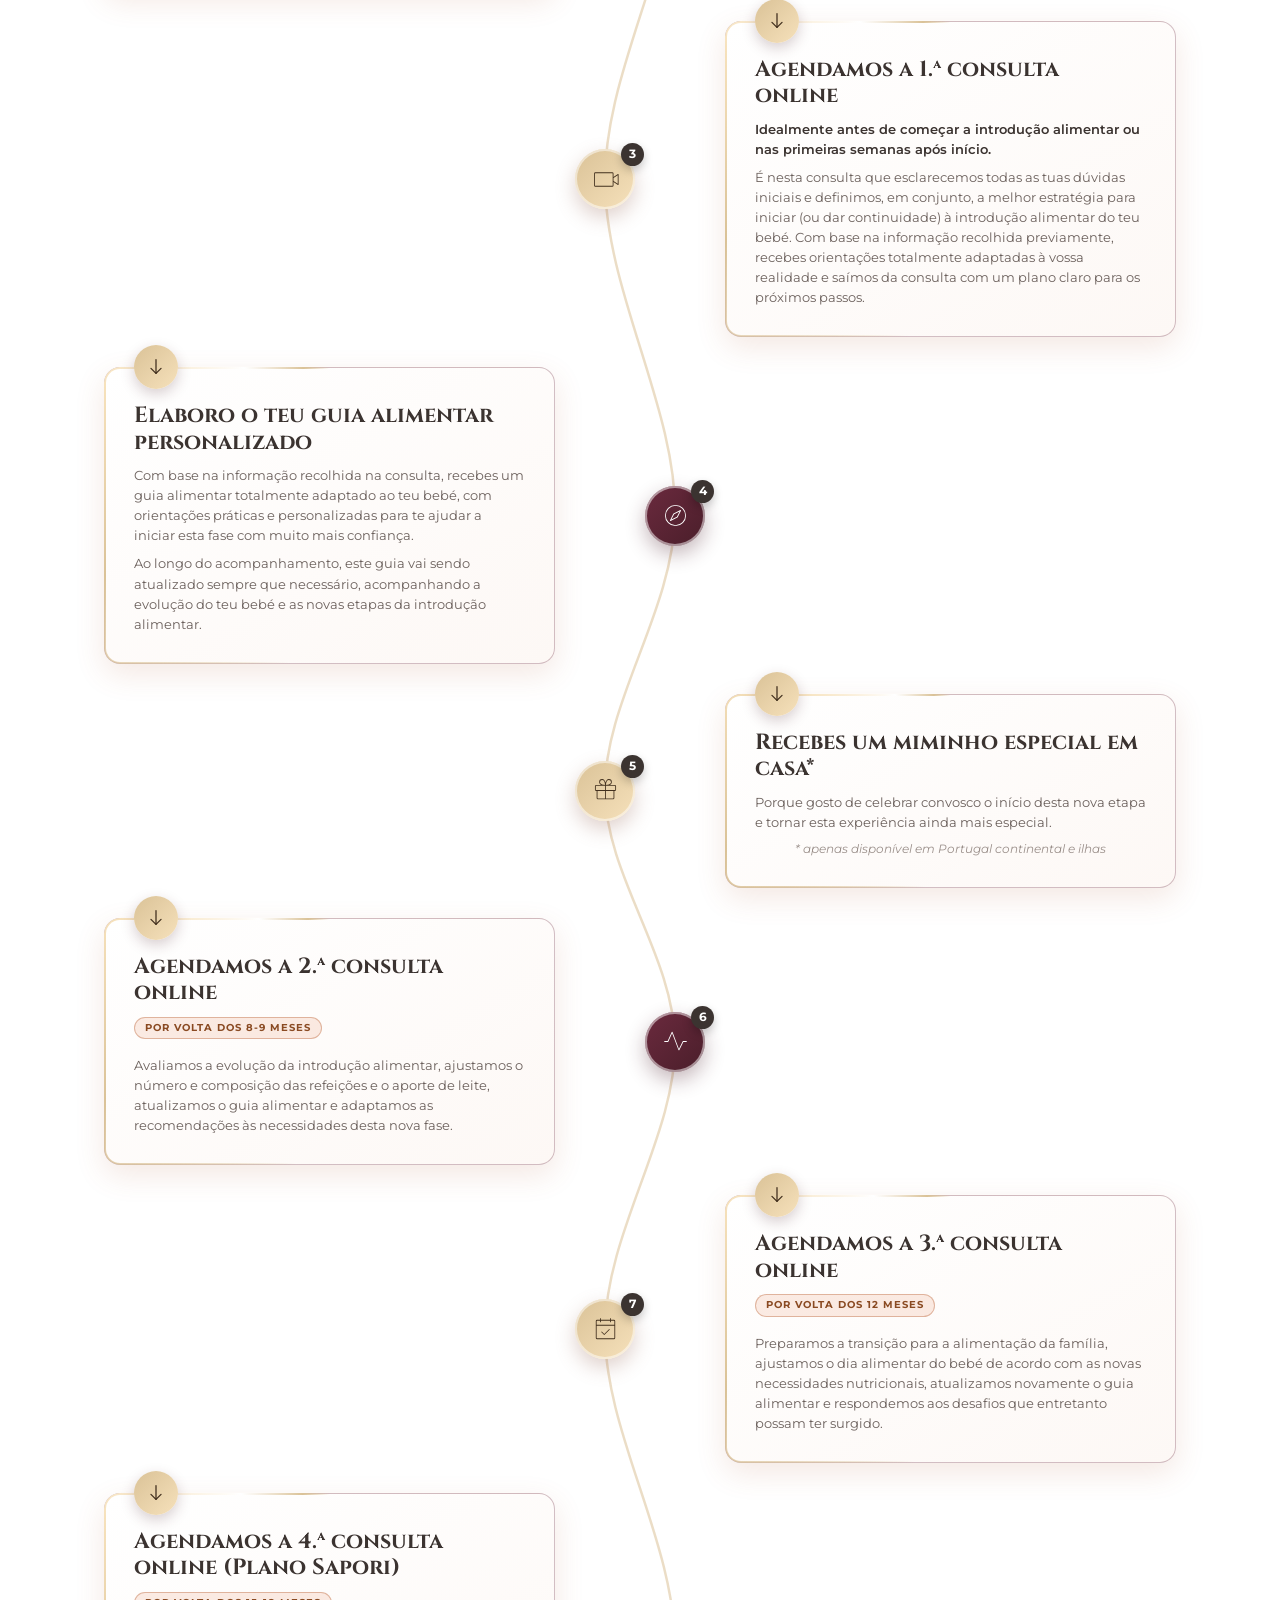
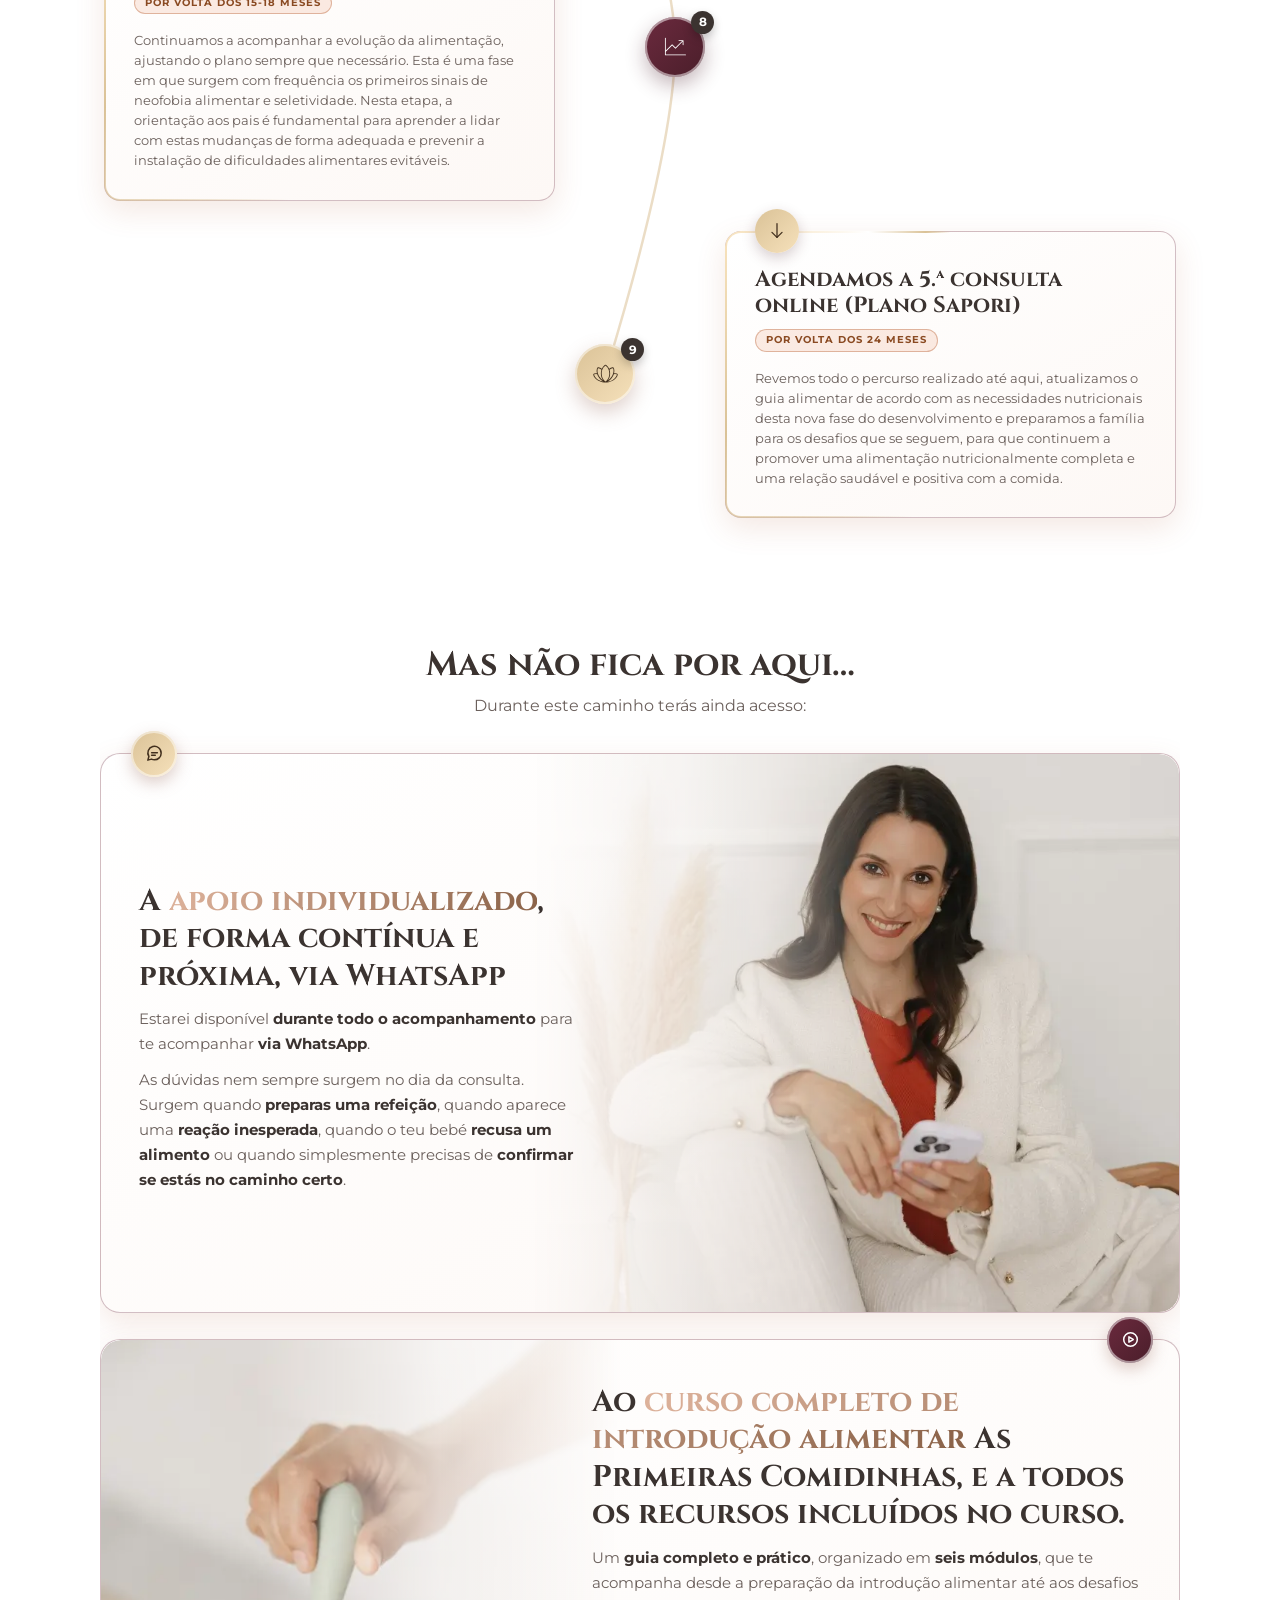
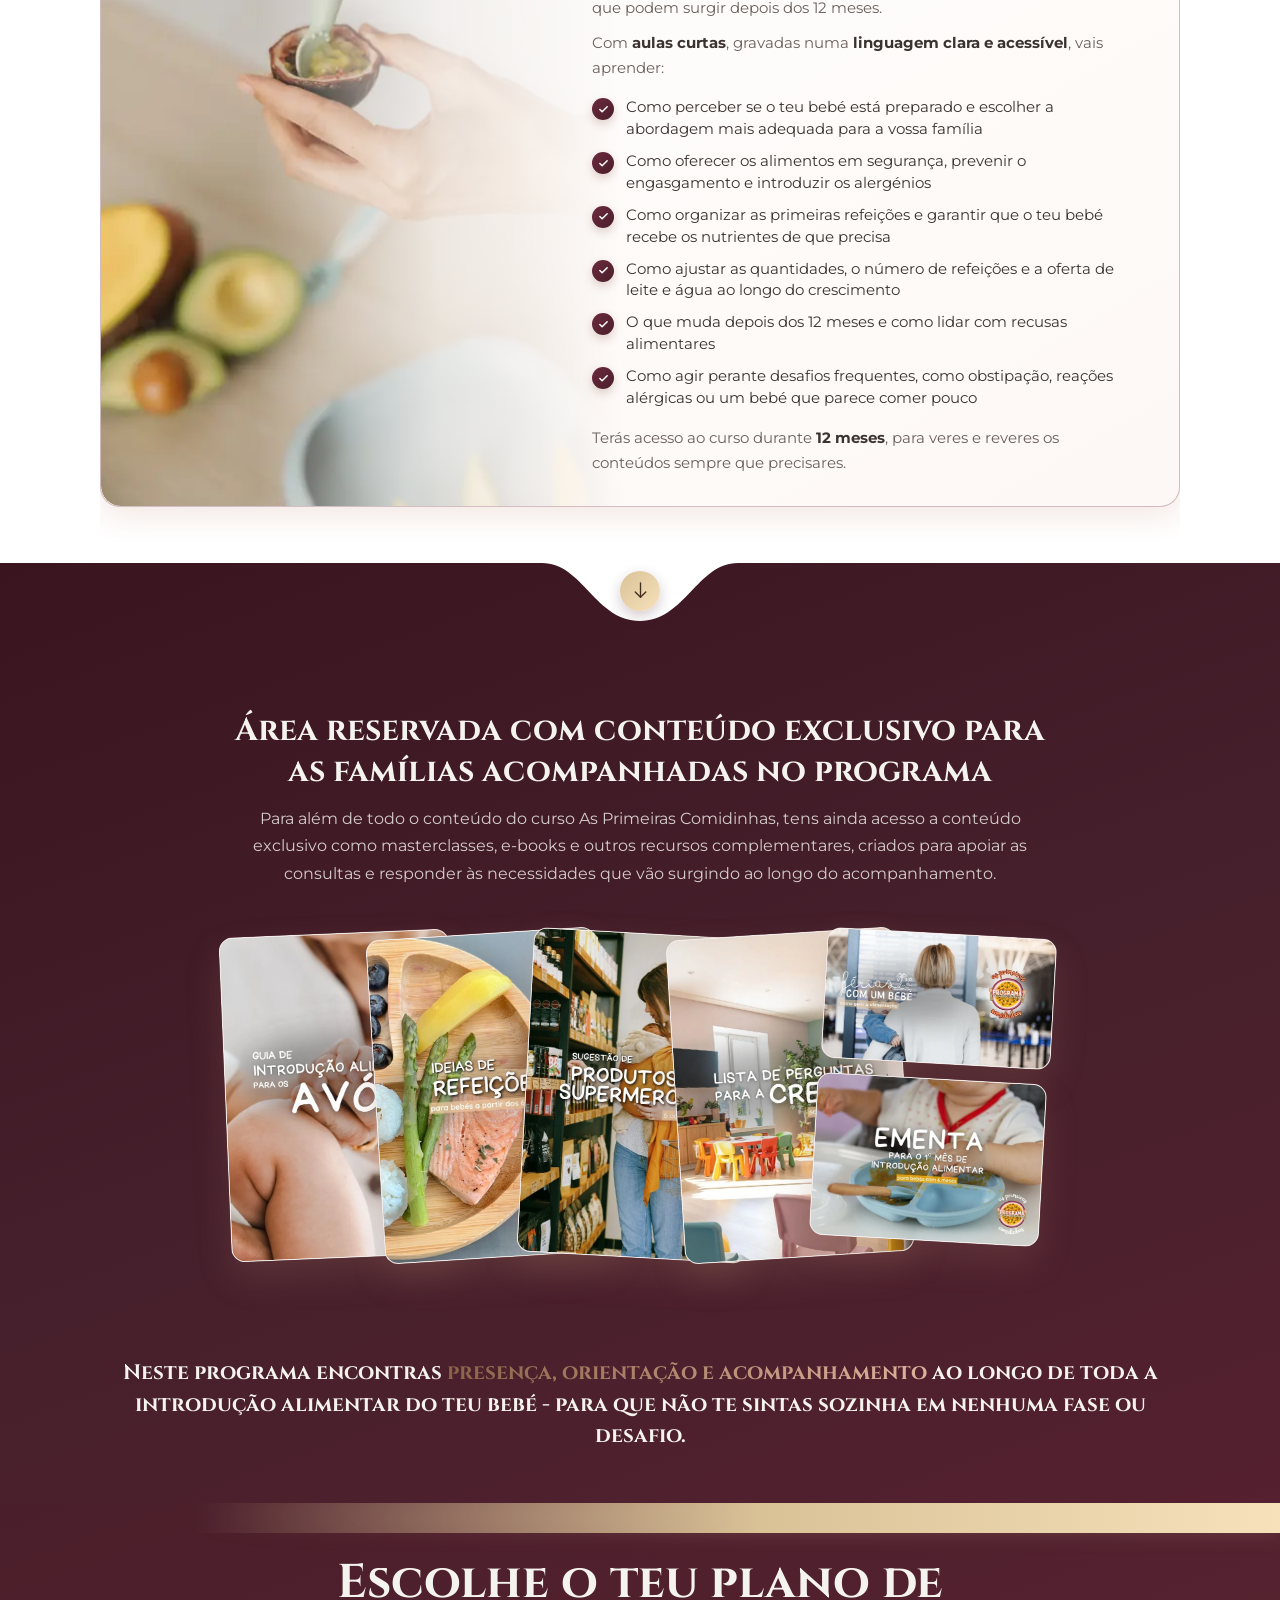
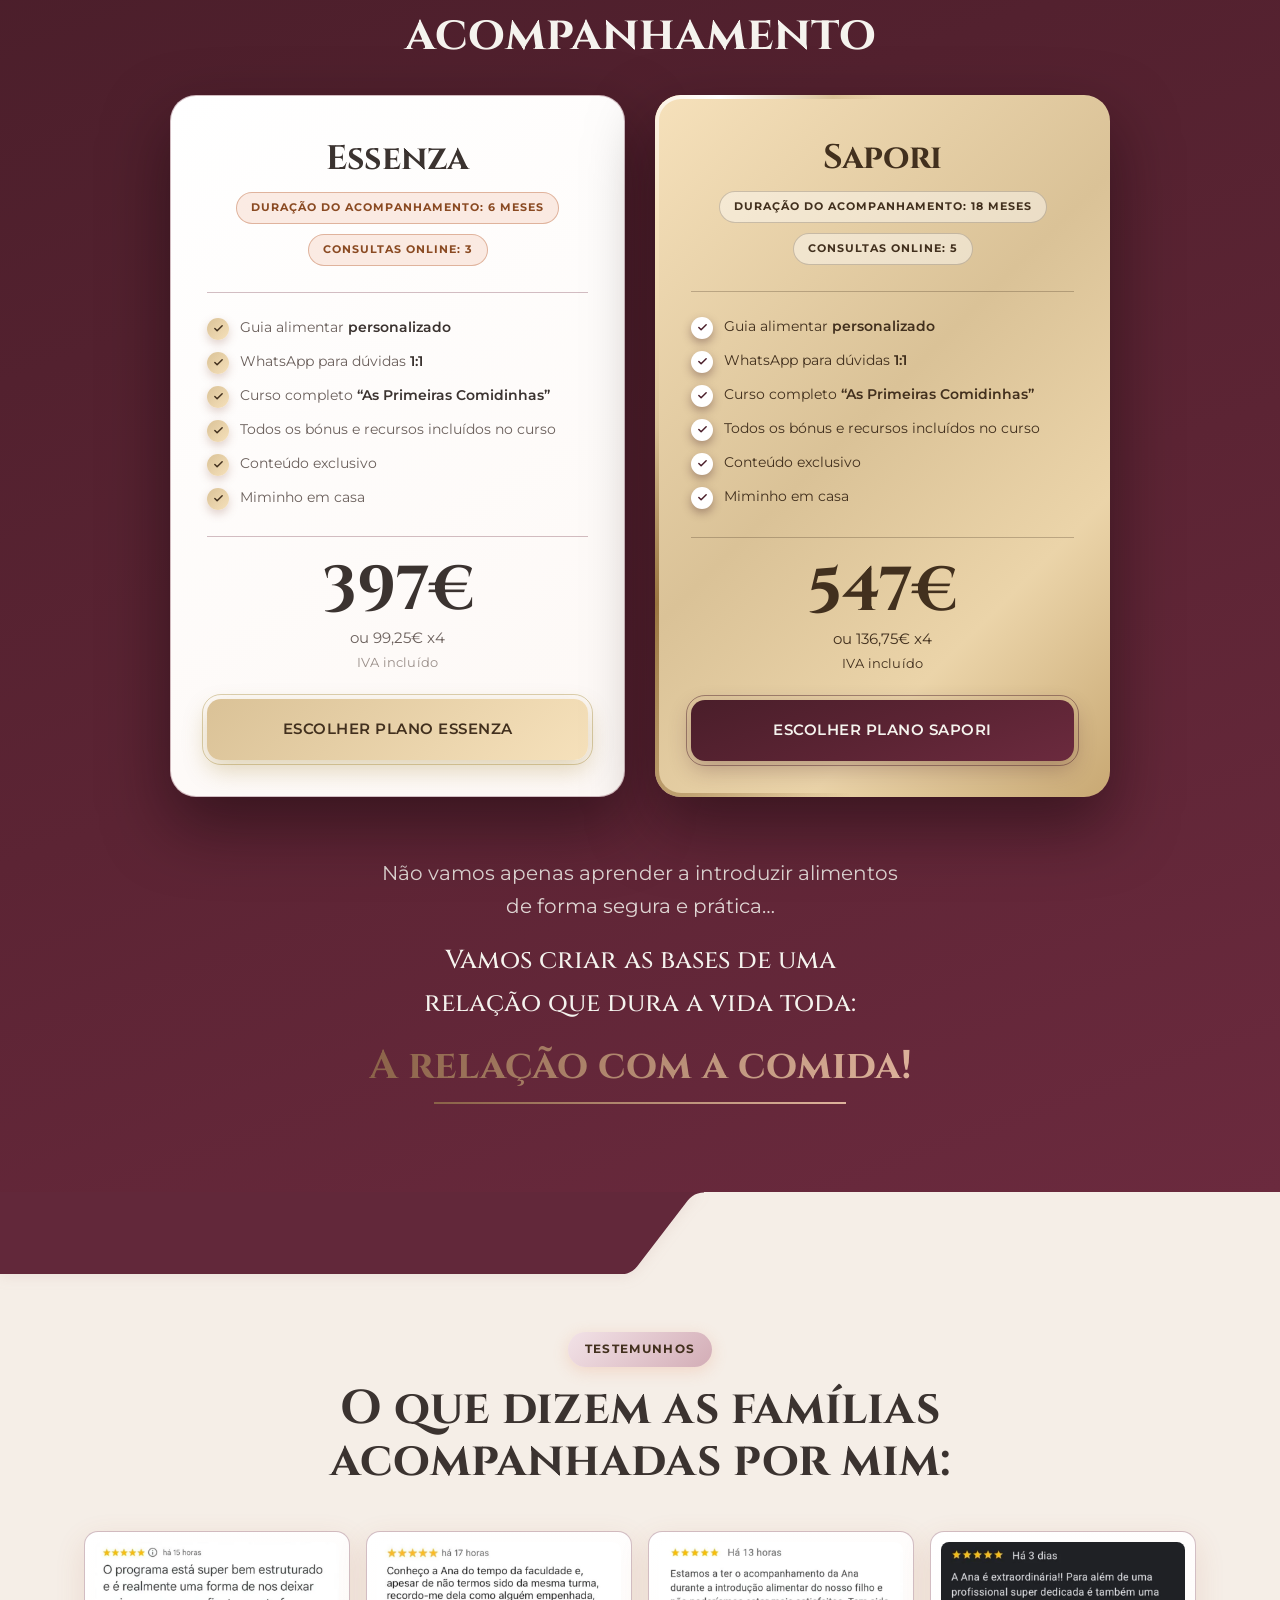
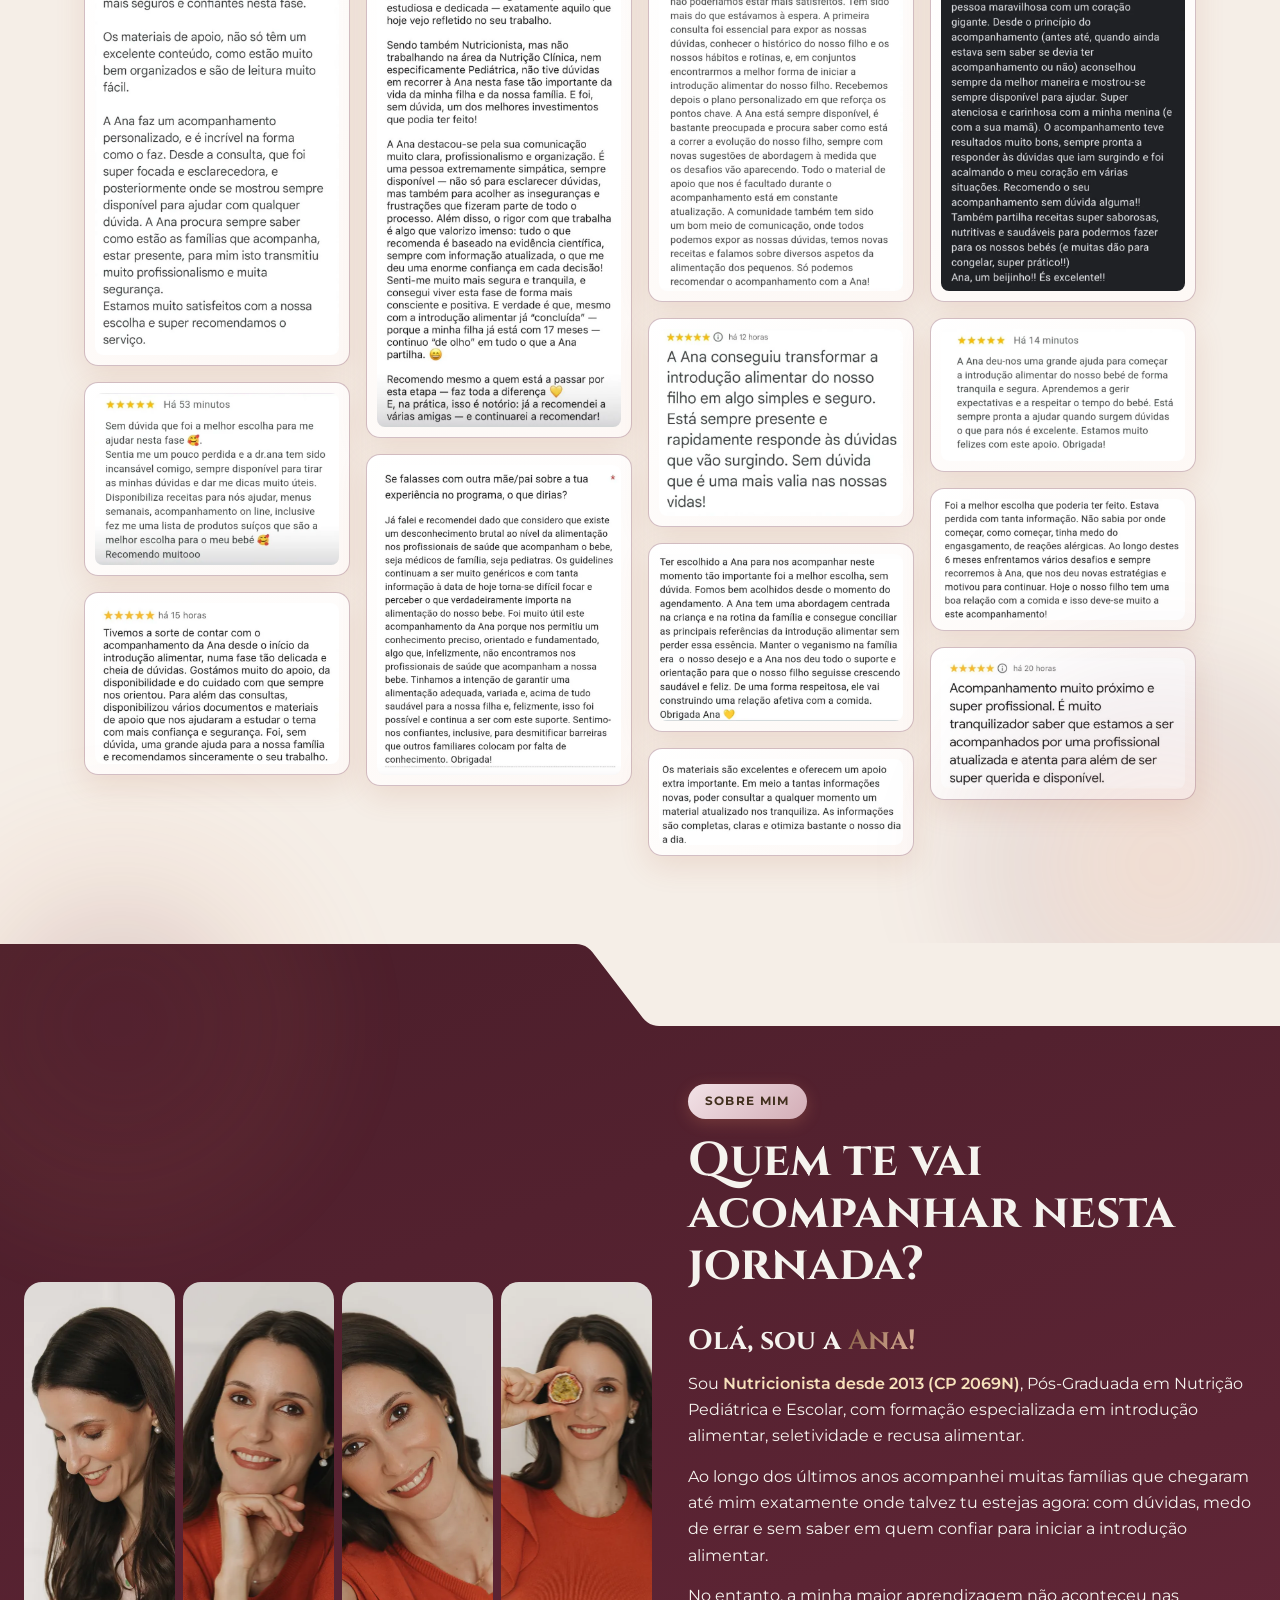
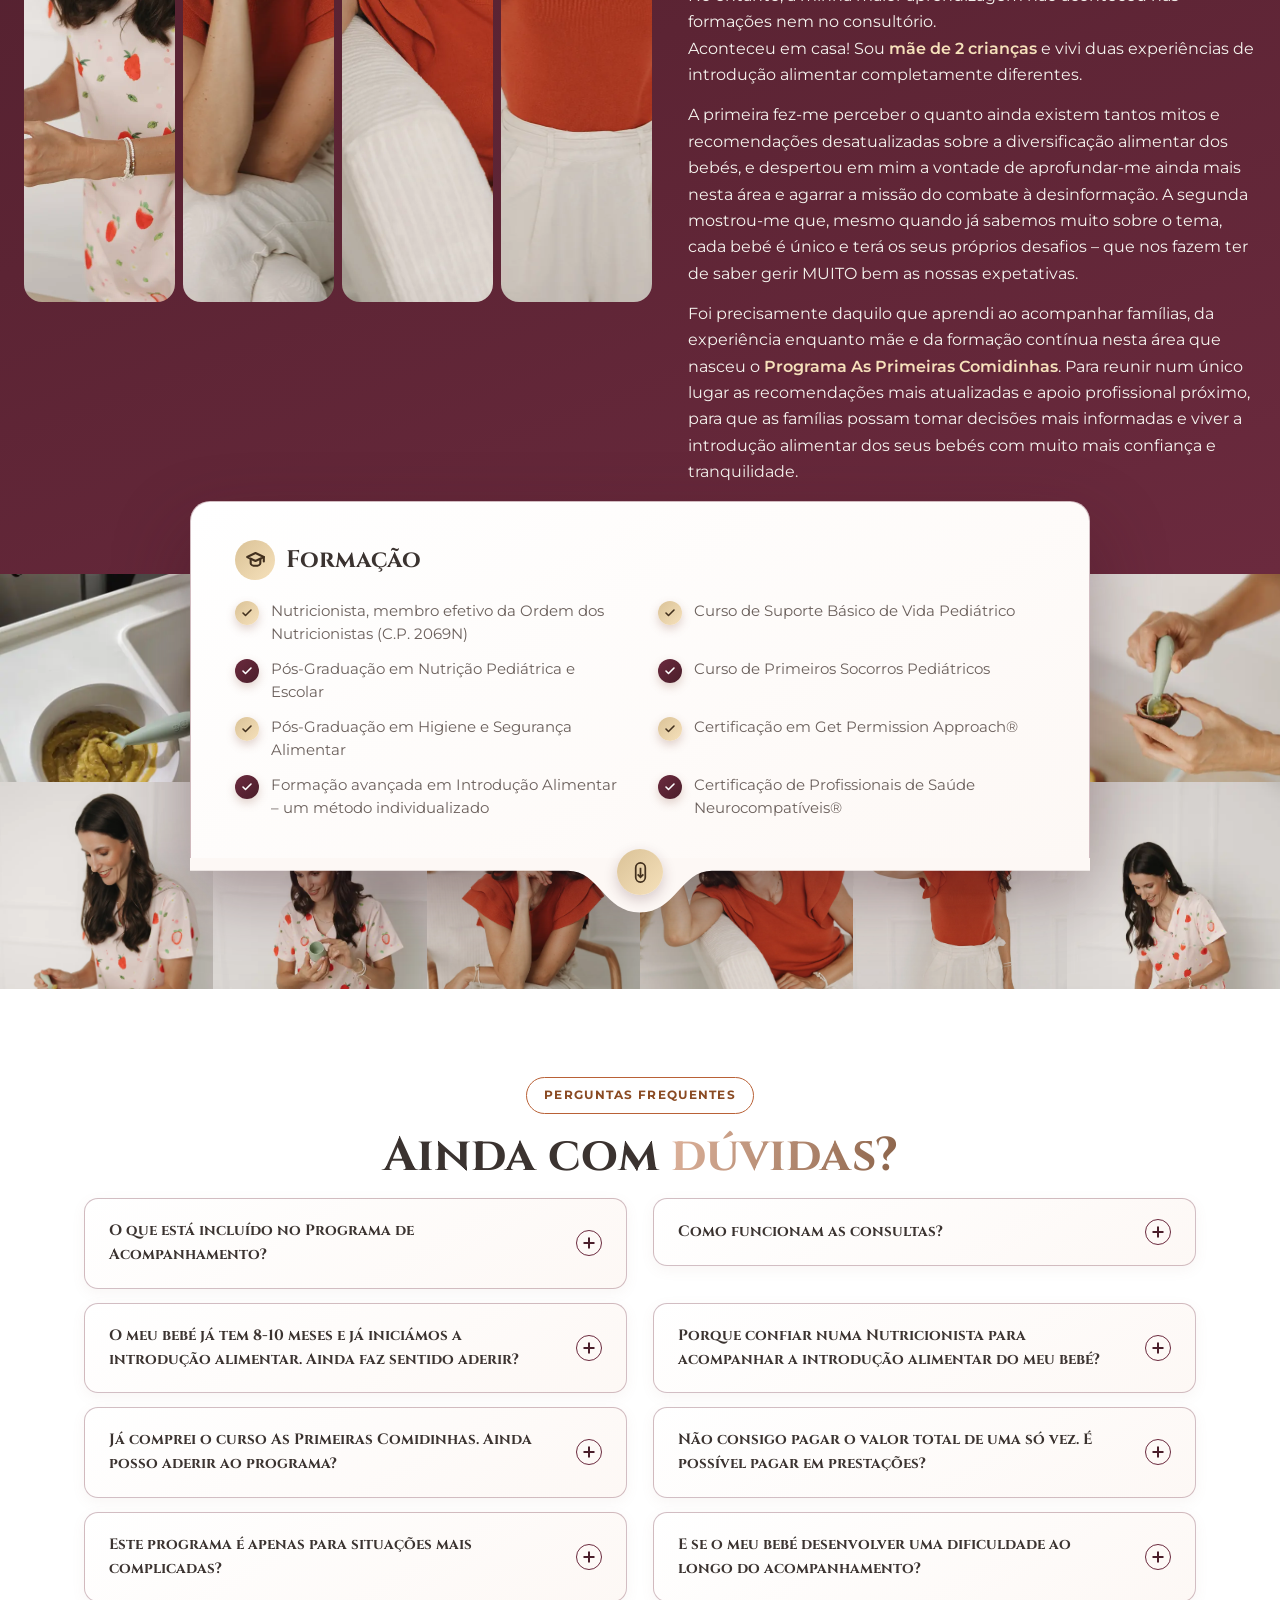
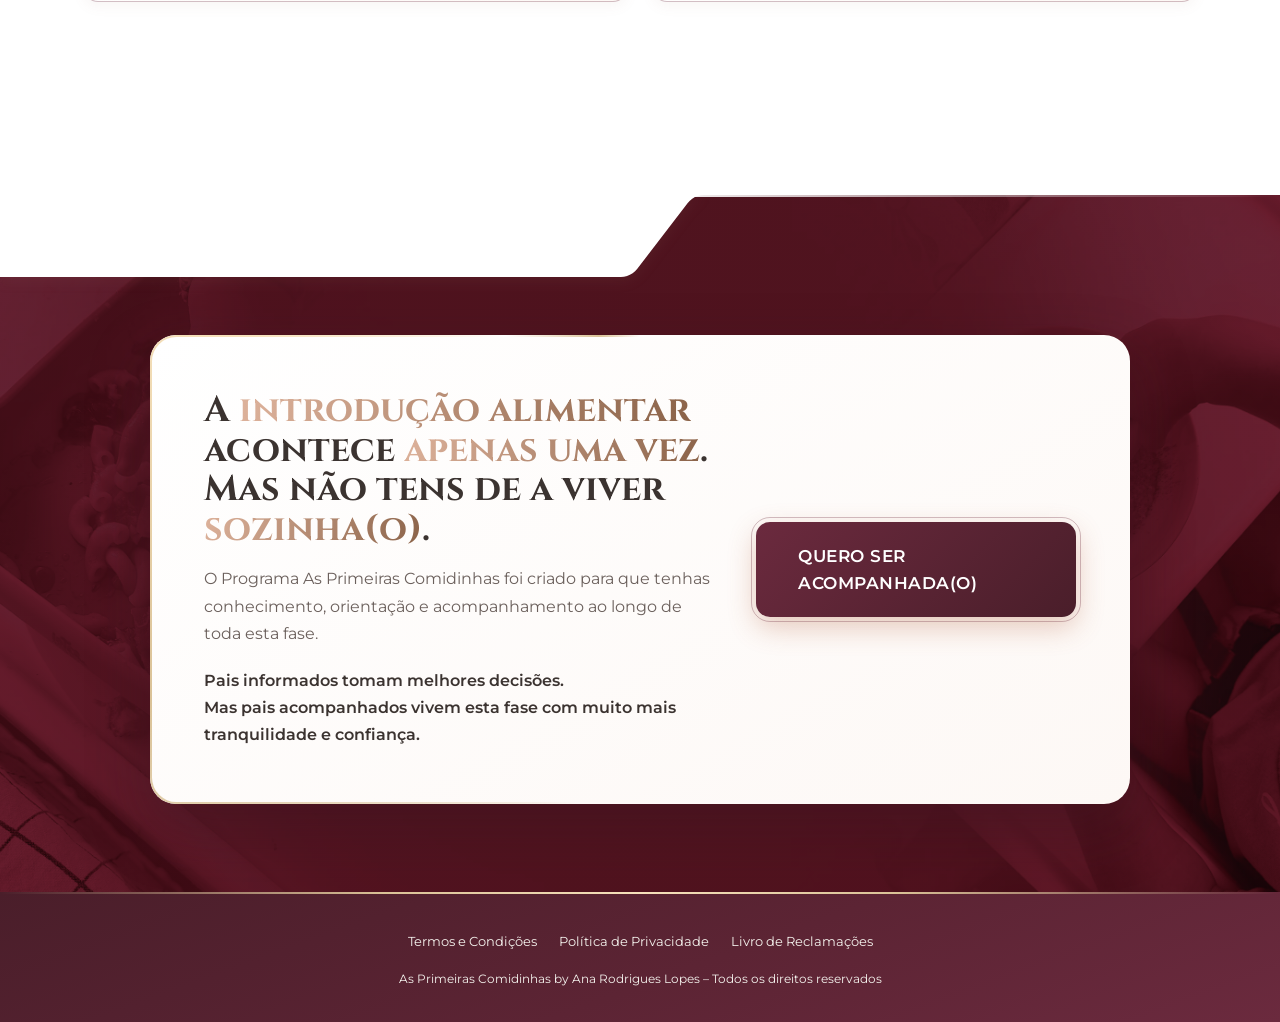
==== commit 0ebf01e2: "[cx] Polish LP4 mobile layout" ====
--- a/index.html
+++ b/index.html
@@ -13,7 +13,7 @@
 <link rel="preconnect" href="https://fonts.googleapis.com">
 <link rel="preconnect" href="https://fonts.gstatic.com" crossorigin>
 <link href="https://fonts.googleapis.com/css2?family=Cinzel:wght@600;700&family=Montserrat:wght@300;400;500;600;700&display=swap" rel="stylesheet">
-<link rel="stylesheet" href="assets/style.css?v=r17z">
+<link rel="stylesheet" href="assets/style.css?v=r18">
 
 </head>
 <body>
@@ -351,7 +351,7 @@
   </div>
   <div class="wrap forma-wrap">
     <div class="form-box sr-hidden">
-      <svg class="forma-divider" viewBox="0 0 1000 64" preserveAspectRatio="none" aria-hidden="true"><path d="M0 0H1000V14H580C545 14 540 60 500 60S455 14 420 14H0Z"/></svg>
+      <svg class="forma-divider" viewBox="0 0 1000 64" preserveAspectRatio="none" aria-hidden="true"><path class="forma-divider-desktop" d="M0 0H1000V14H580C545 14 540 60 500 60S455 14 420 14H0Z"/><path class="forma-divider-mobile" d="M0 0H1000V14H700C620 14 590 60 500 60S380 14 300 14H0Z"/></svg>
       <span class="forma-divider-icon" aria-hidden="true"><svg viewBox="0 0 24 24" fill="none" stroke="currentColor" stroke-width="1.5"><rect x="7" y="2" width="10" height="20" rx="5"/><path d="M12 7v10m-3-3 3 3 3-3"/></svg></span>
       <h3><span class="fh"><svg viewBox="0 0 24 24"><path d="M12 3.5 21.5 8 12 12.5 2.5 8 12 3.5Z"/><path d="M6.5 10.2V15c0 1.6 2.5 3 5.5 3s5.5-1.4 5.5-3v-4.8"/><path d="M21.5 8v5"/></svg></span>Formação</h3>
       <!-- r11f item 9: numeracao trocada por CHECKLIST com check antes de cada
--- a/assets/style.css
+++ b/assets/style.css
@@ -1252,6 +1252,7 @@
 /* Aba circular sob o card formacao, sobre o mosaico existente. */
 .sec-forma .form-box{overflow:visible;border-bottom:0;border-radius:20px 20px 0 0;background:linear-gradient(150deg,#fff,#FDF8F5);padding-bottom:40px;margin-bottom:42px}
 .forma-divider{position:absolute;left:-1px;bottom:-57px;width:calc(100% + 2px);height:58px;display:block;overflow:visible;fill:#FDF8F5;pointer-events:none}
+.forma-divider-mobile{display:none}
 .forma-divider-icon{position:absolute;left:50%;bottom:-36px;transform:translateX(-50%);width:46px;height:46px;border-radius:50%;background:var(--grad-gold);display:flex;align-items:center;justify-content:center;box-shadow:0 5px 14px rgba(74,30,42,.22);z-index:3}
 .forma-divider-icon svg{width:23px;height:23px;fill:none;stroke:var(--gold-ink);stroke-width:1.8}
 
@@ -1425,11 +1426,12 @@
 @media(max-width:600px){
   /* Hero: arte vertical fornecida para mobile; desktop permanece intocado. */
   .hero{
-    padding:64px 0 250px;
+    padding:64px 0 350px;
     background-image:url("hero-mobile01.webp");
     background-position:center bottom;
     background-size:cover;
   }
+  .curva-div.from-hero::after{display:none}
 
   /* Chamada e ícones da secção "indicado para ti". */
   .perguntas{padding-top:25px}
@@ -1469,18 +1471,22 @@
   /* Ondas mais abertas no mobile. */
   .area-divider{overflow:hidden}
   .area-divider>svg{position:relative;left:-40%;width:180%}
-  .sec-forma{overflow:hidden}
-  .forma-divider{left:-40%;width:180%}
+  .sec-forma{overflow:visible;z-index:4}
+  .sec-forma .forma-wrap{position:relative;z-index:5}
+  .sec-forma .form-box{position:relative;z-index:6}
+  .forma-divider{left:-1px;width:calc(100% + 2px)}
+  .forma-divider-desktop{display:none}
+  .forma-divider-mobile{display:block}
 
   /* Materiais: carrossel mobile com foco central e vizinhos visíveis. */
   .covers-pilha.materials-carousel{
-    --cw:72vw;
+    --cw:60vw;
     display:block;
     position:relative;
     width:100%;
     margin:32px 0 0;
-    height:calc(var(--cw) * .70 + 58px);
-    padding:20px 0 38px;
+    height:calc(var(--cw) * .70 + 70px);
+    padding:20px 0 50px;
     overflow:hidden;
   }
   .covers-break{display:none}
@@ -1493,9 +1499,11 @@
     top:20px;
     left:50%;
     width:var(--cw);
-    height:auto;
+    height:calc(var(--cw) * .70);
+    object-fit:contain;
+    object-position:center;
     margin:0;
-    transform:translateX(-50%) scale(.62);
+    transform:translateX(-50%) scale(.3);
     transform-origin:center;
     filter:blur(3px);
     opacity:0;
@@ -1512,21 +1520,23 @@
     box-shadow:0 20px 40px rgba(20,5,10,.38);
   }
   .covers-pilha.materials-carousel img.is-prev{
-    transform:translateX(calc(-50% - 62vw)) scale(.68);
+    left:10%;
+    transform:translateX(-50%) scale(.3);
     filter:blur(2.5px);
-    opacity:.48;
+    opacity:.55;
     z-index:1;
   }
   .covers-pilha.materials-carousel img.is-next{
-    transform:translateX(calc(-50% + 62vw)) scale(.68);
+    left:90%;
+    transform:translateX(-50%) scale(.3);
     filter:blur(2.5px);
-    opacity:.48;
+    opacity:.55;
     z-index:1;
   }
-  .materials-arrow{position:absolute;top:calc(50% - 20px);z-index:6;width:40px;height:40px;border:1px solid rgba(222,179,156,.72);border-radius:50%;display:flex;align-items:center;justify-content:center;background:rgba(74,30,42,.9);color:#F6E1BB;box-shadow:0 6px 16px rgba(20,5,10,.3);cursor:pointer}
+  .materials-arrow{position:absolute;top:auto;bottom:3px;z-index:6;width:40px;height:40px;border:1px solid rgba(222,179,156,.72);border-radius:50%;display:flex;align-items:center;justify-content:center;background:rgba(74,30,42,.9);color:#F6E1BB;box-shadow:0 6px 16px rgba(20,5,10,.3);cursor:pointer}
   .materials-arrow svg{width:20px;height:20px;fill:none;stroke:currentColor;stroke-width:2;stroke-linecap:round;stroke-linejoin:round}
-  .materials-prev{left:12px}
-  .materials-next{right:12px}
+  .materials-prev{left:calc(50% - 48px)}
+  .materials-next{right:calc(50% - 48px)}
 
   /* Barra dos planos sem filete lateral. */
   .sec-preco::before{left:auto;right:0;width:100%;background:linear-gradient(270deg,var(--gold-claro) 0%,var(--gold) 66%,transparent 100%);border-left:0;box-shadow:none}
